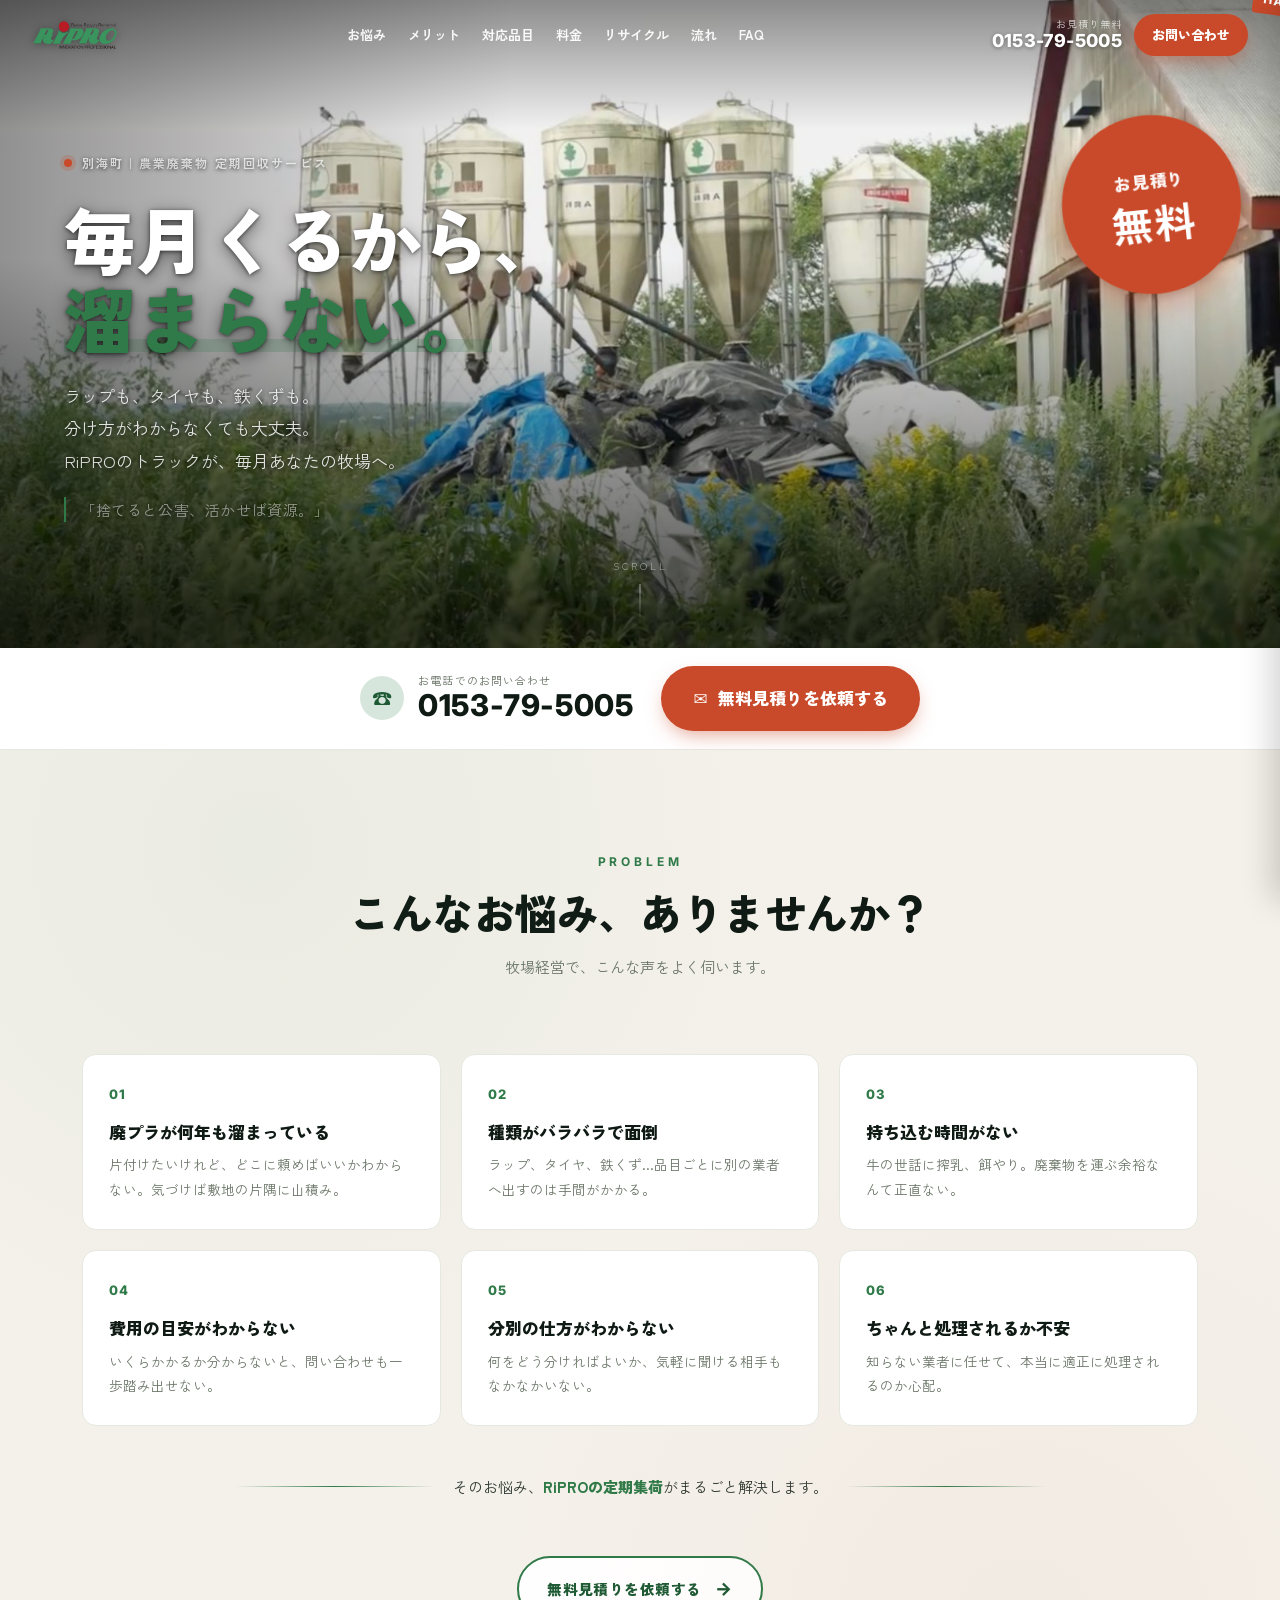
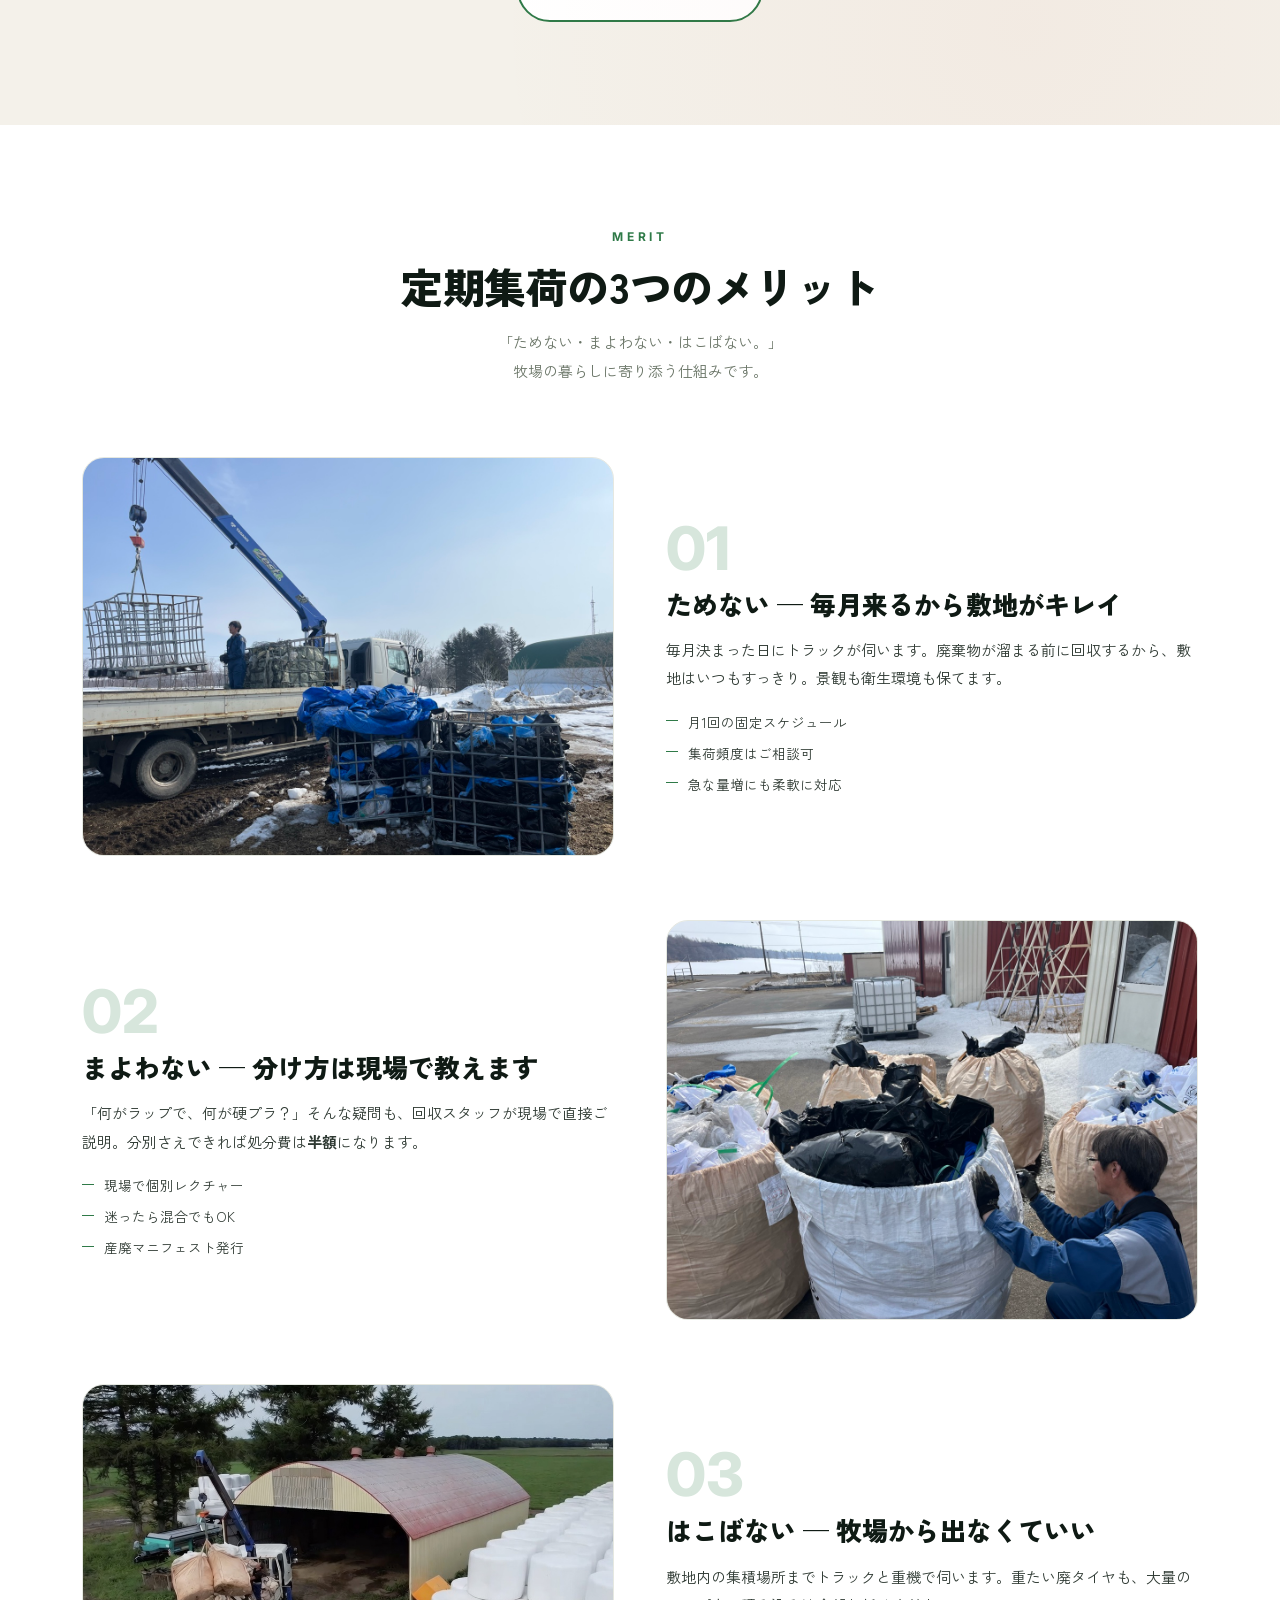
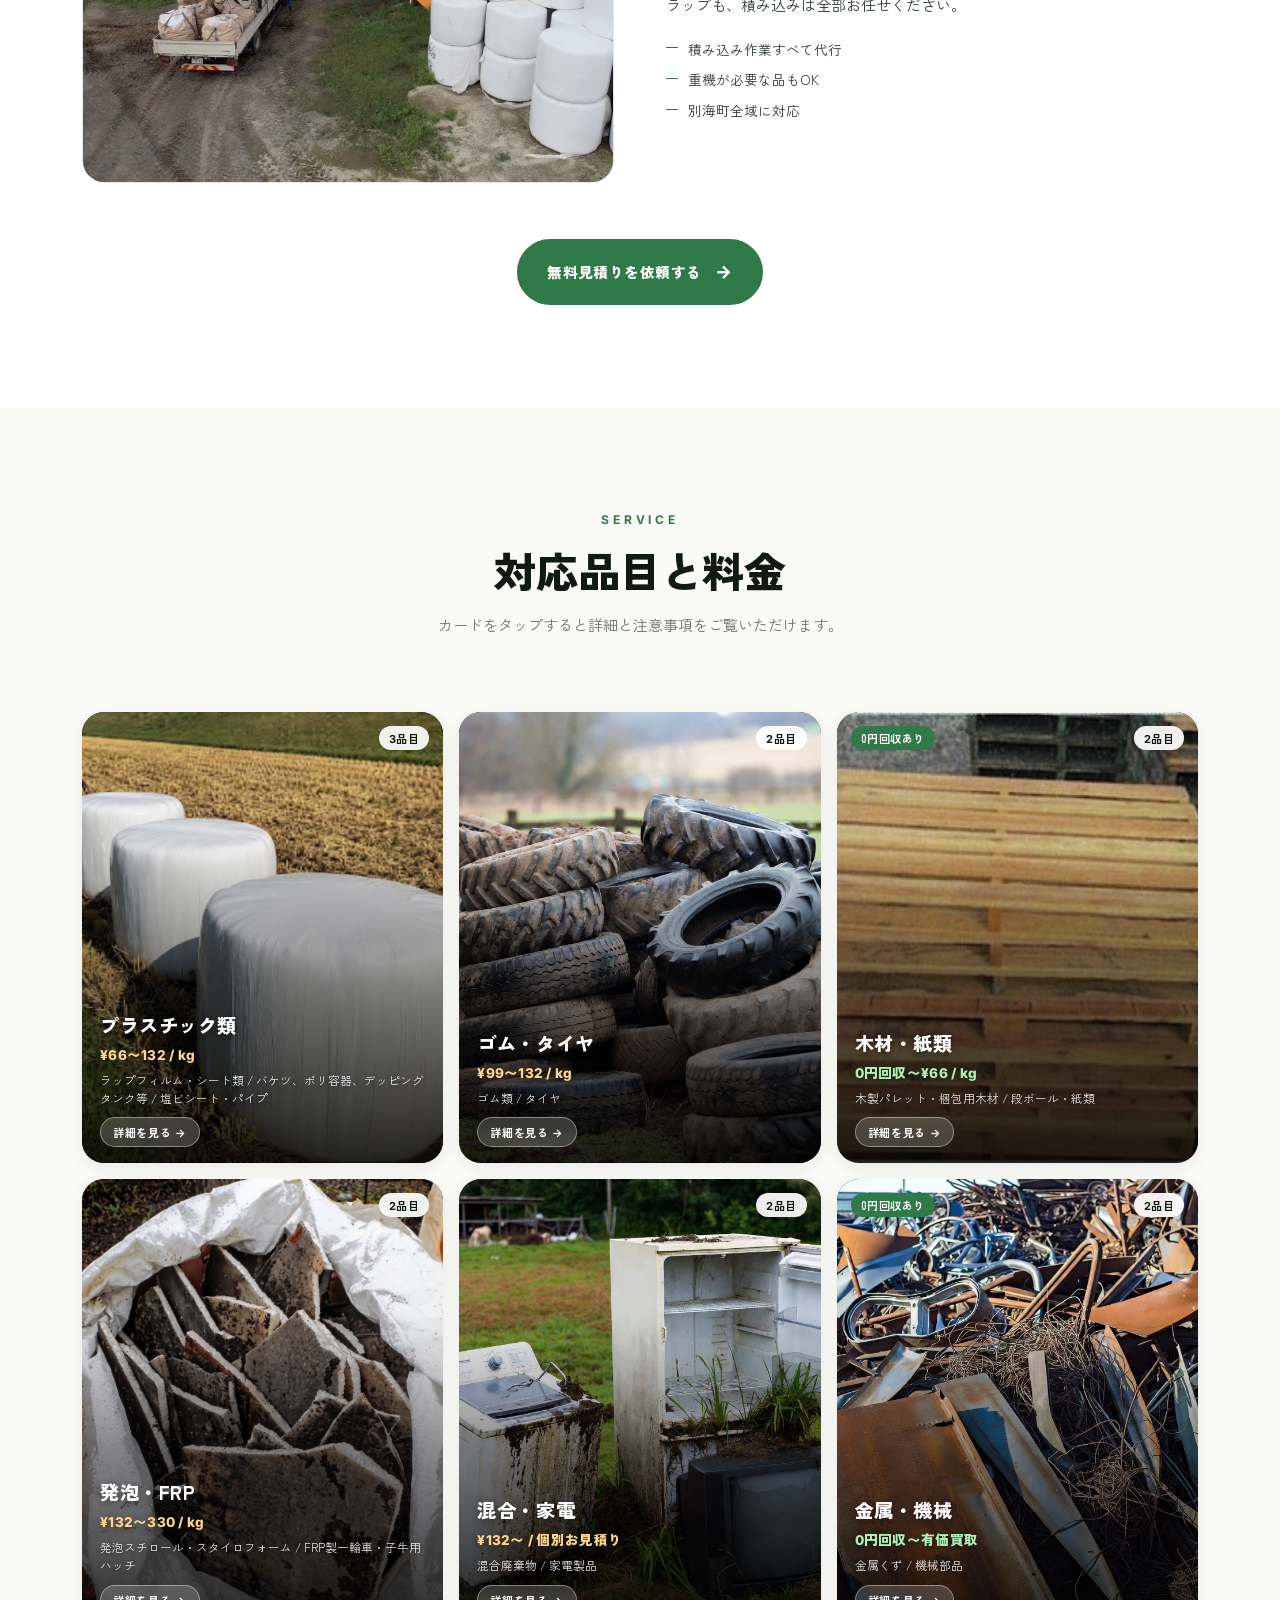
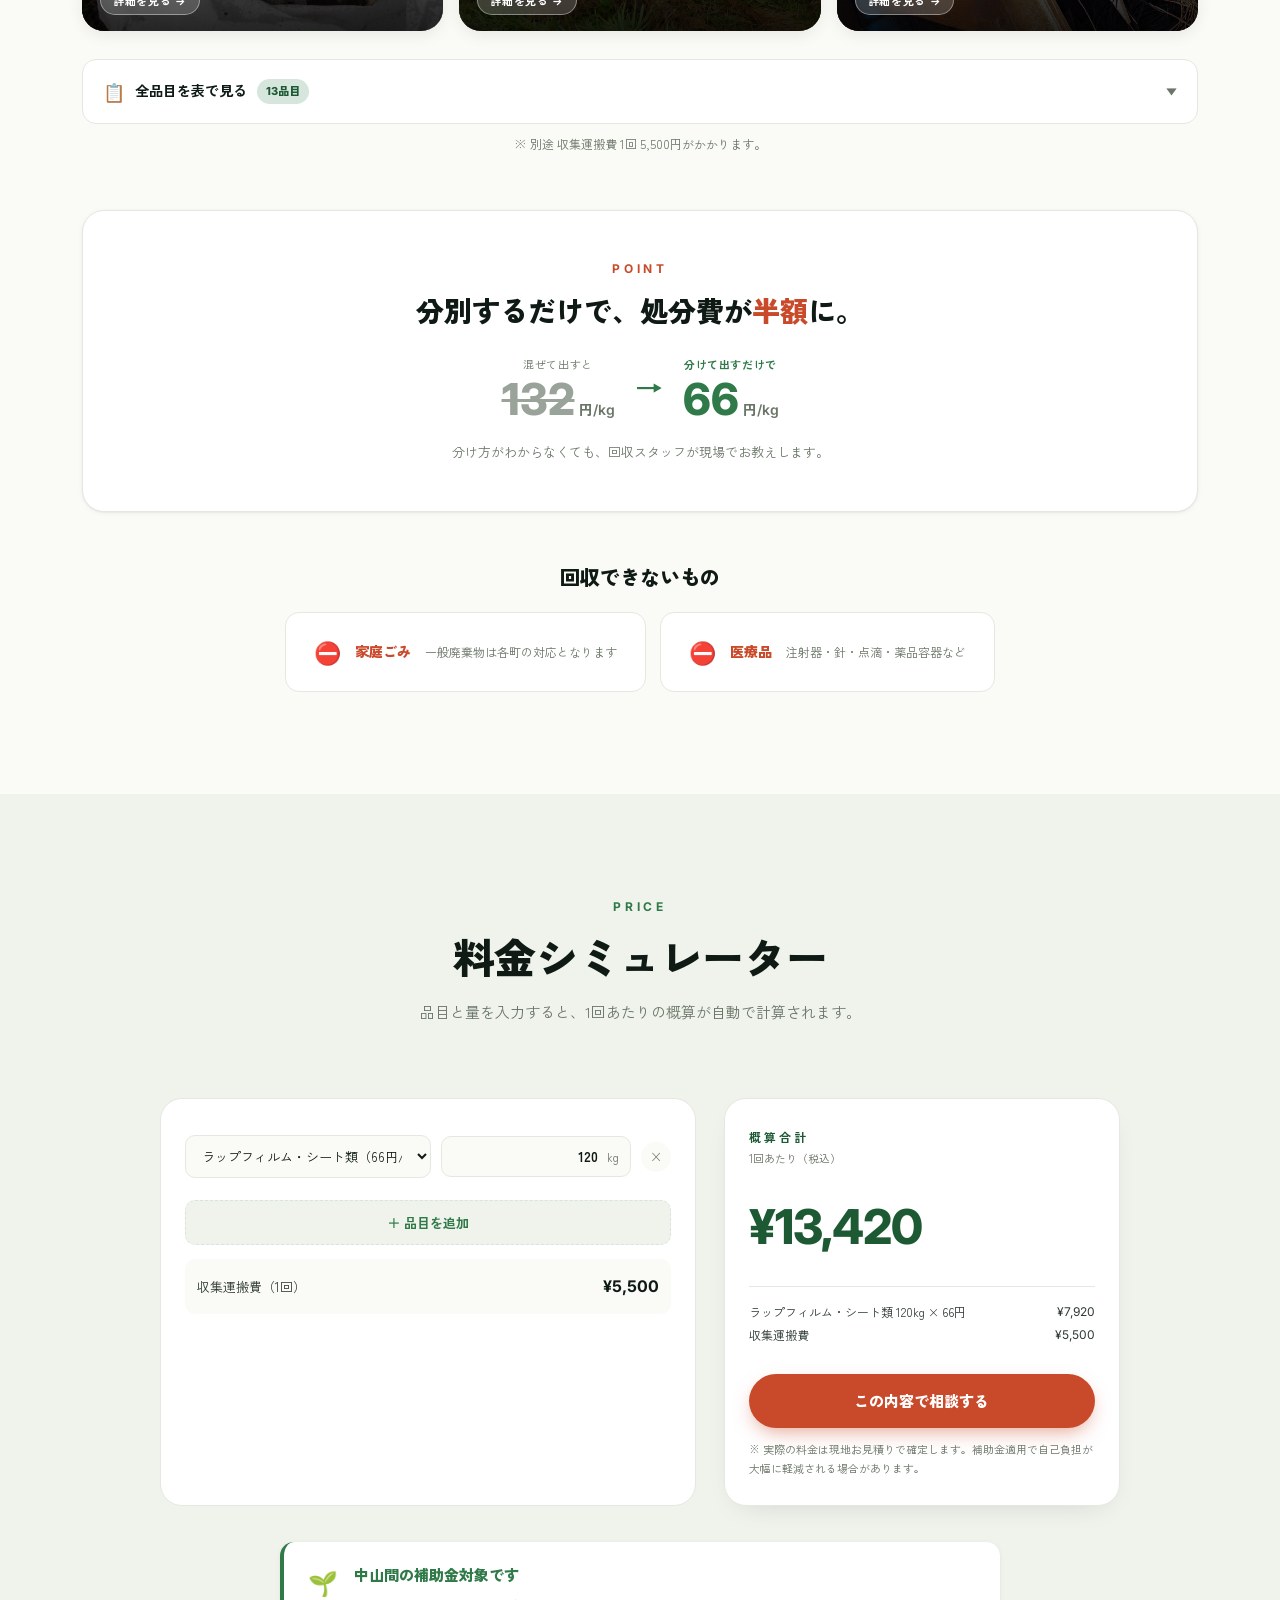
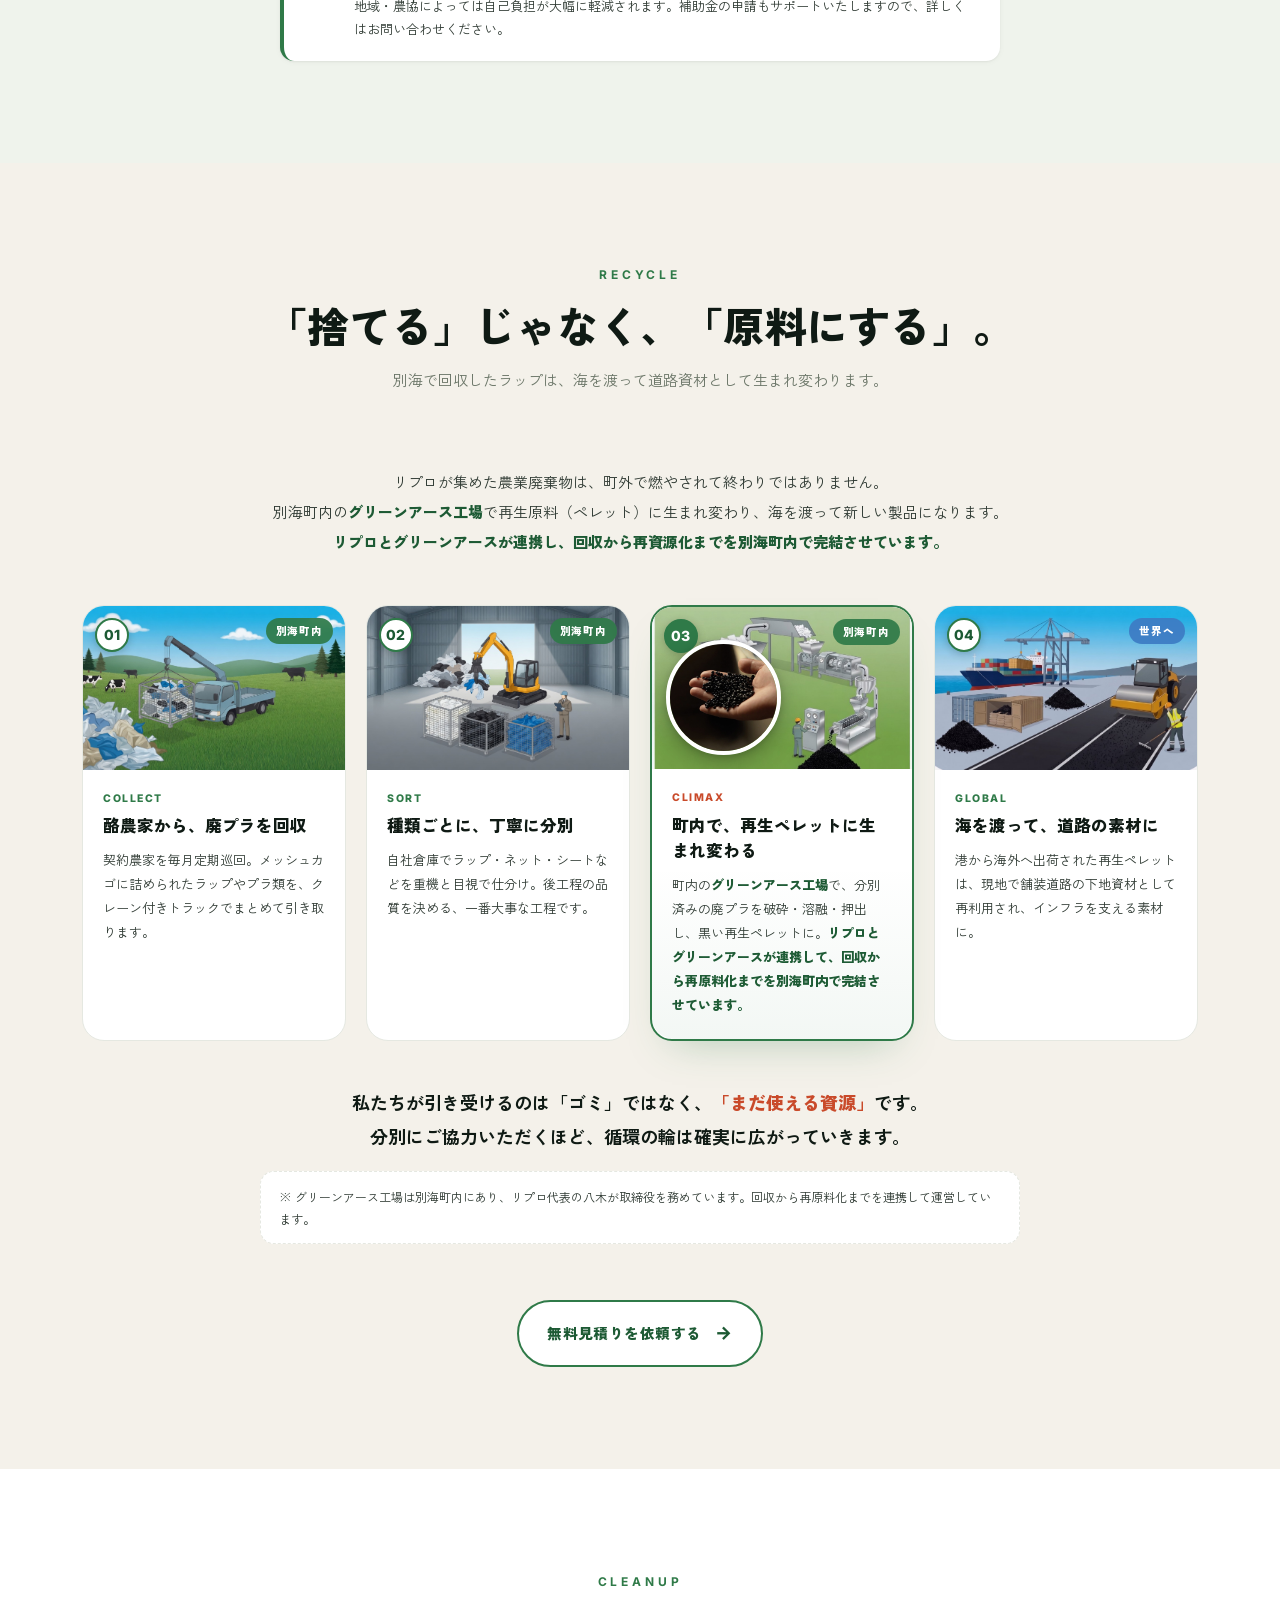
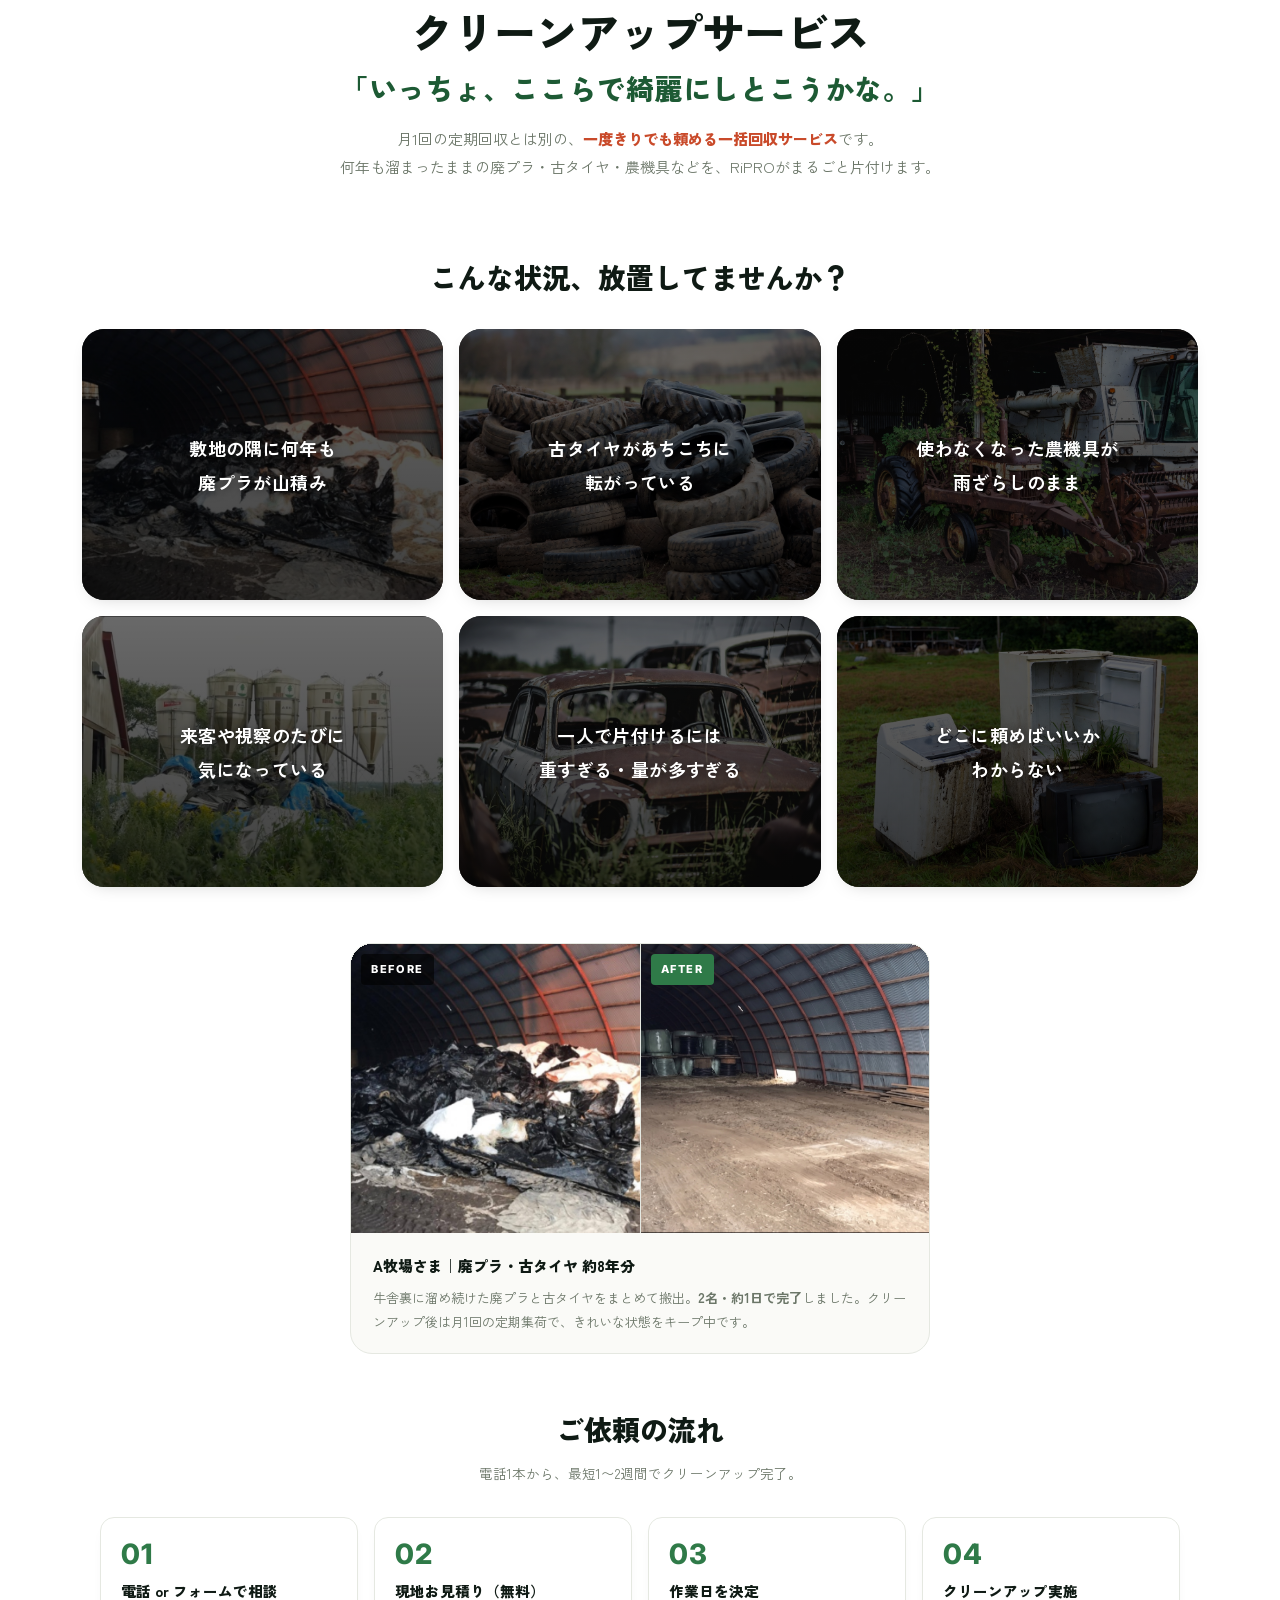
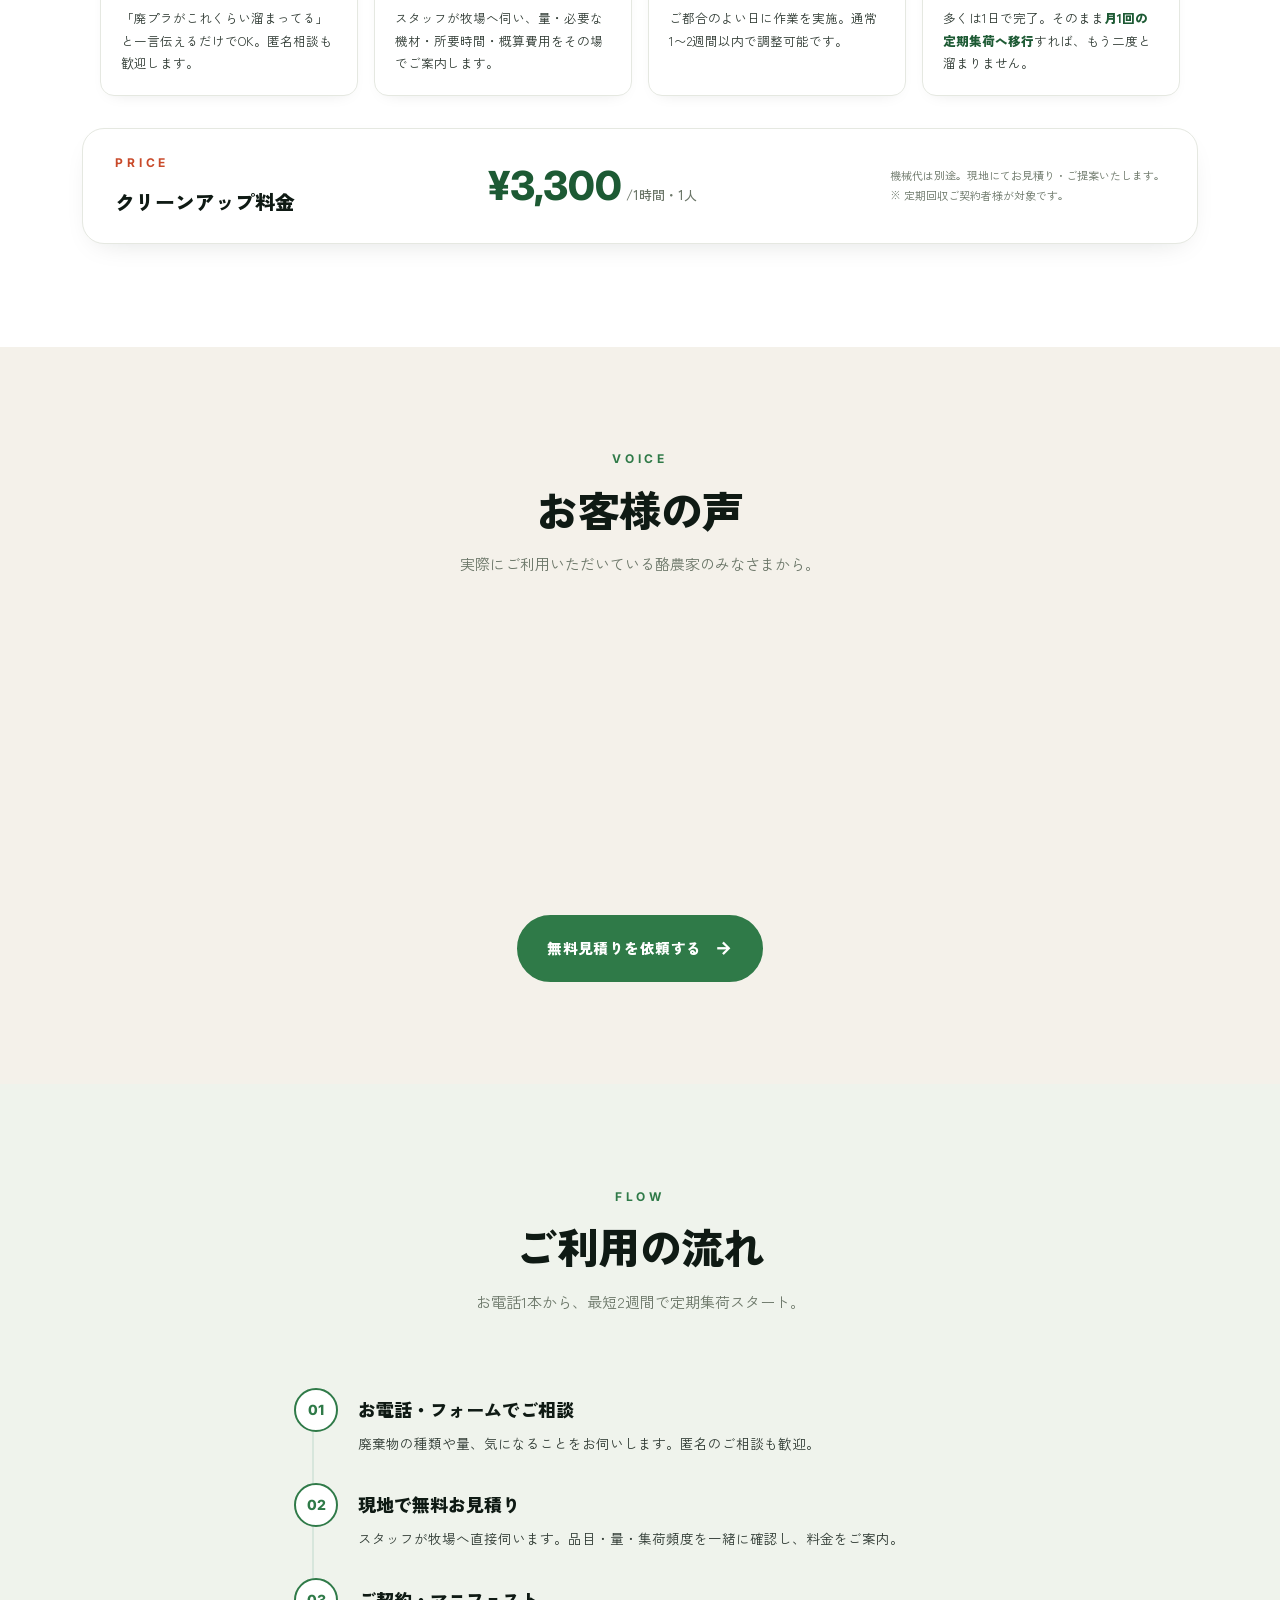
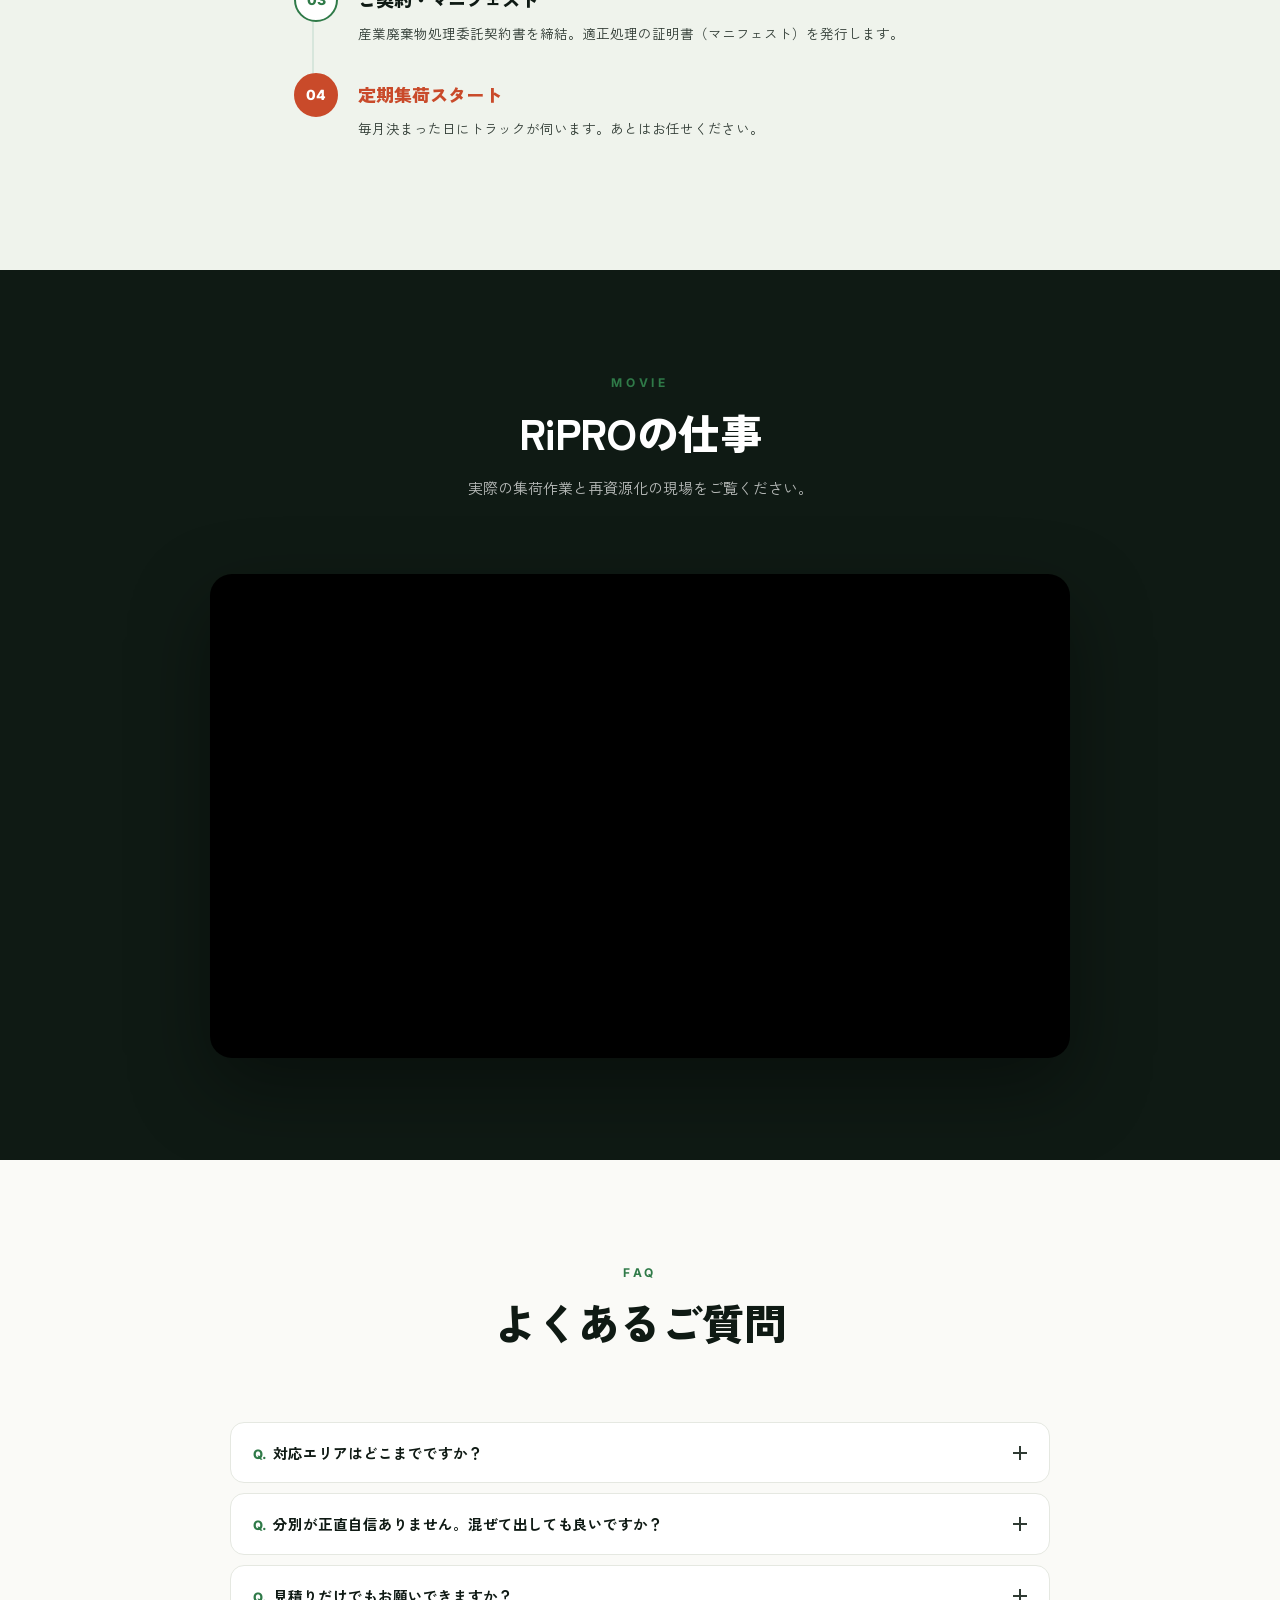
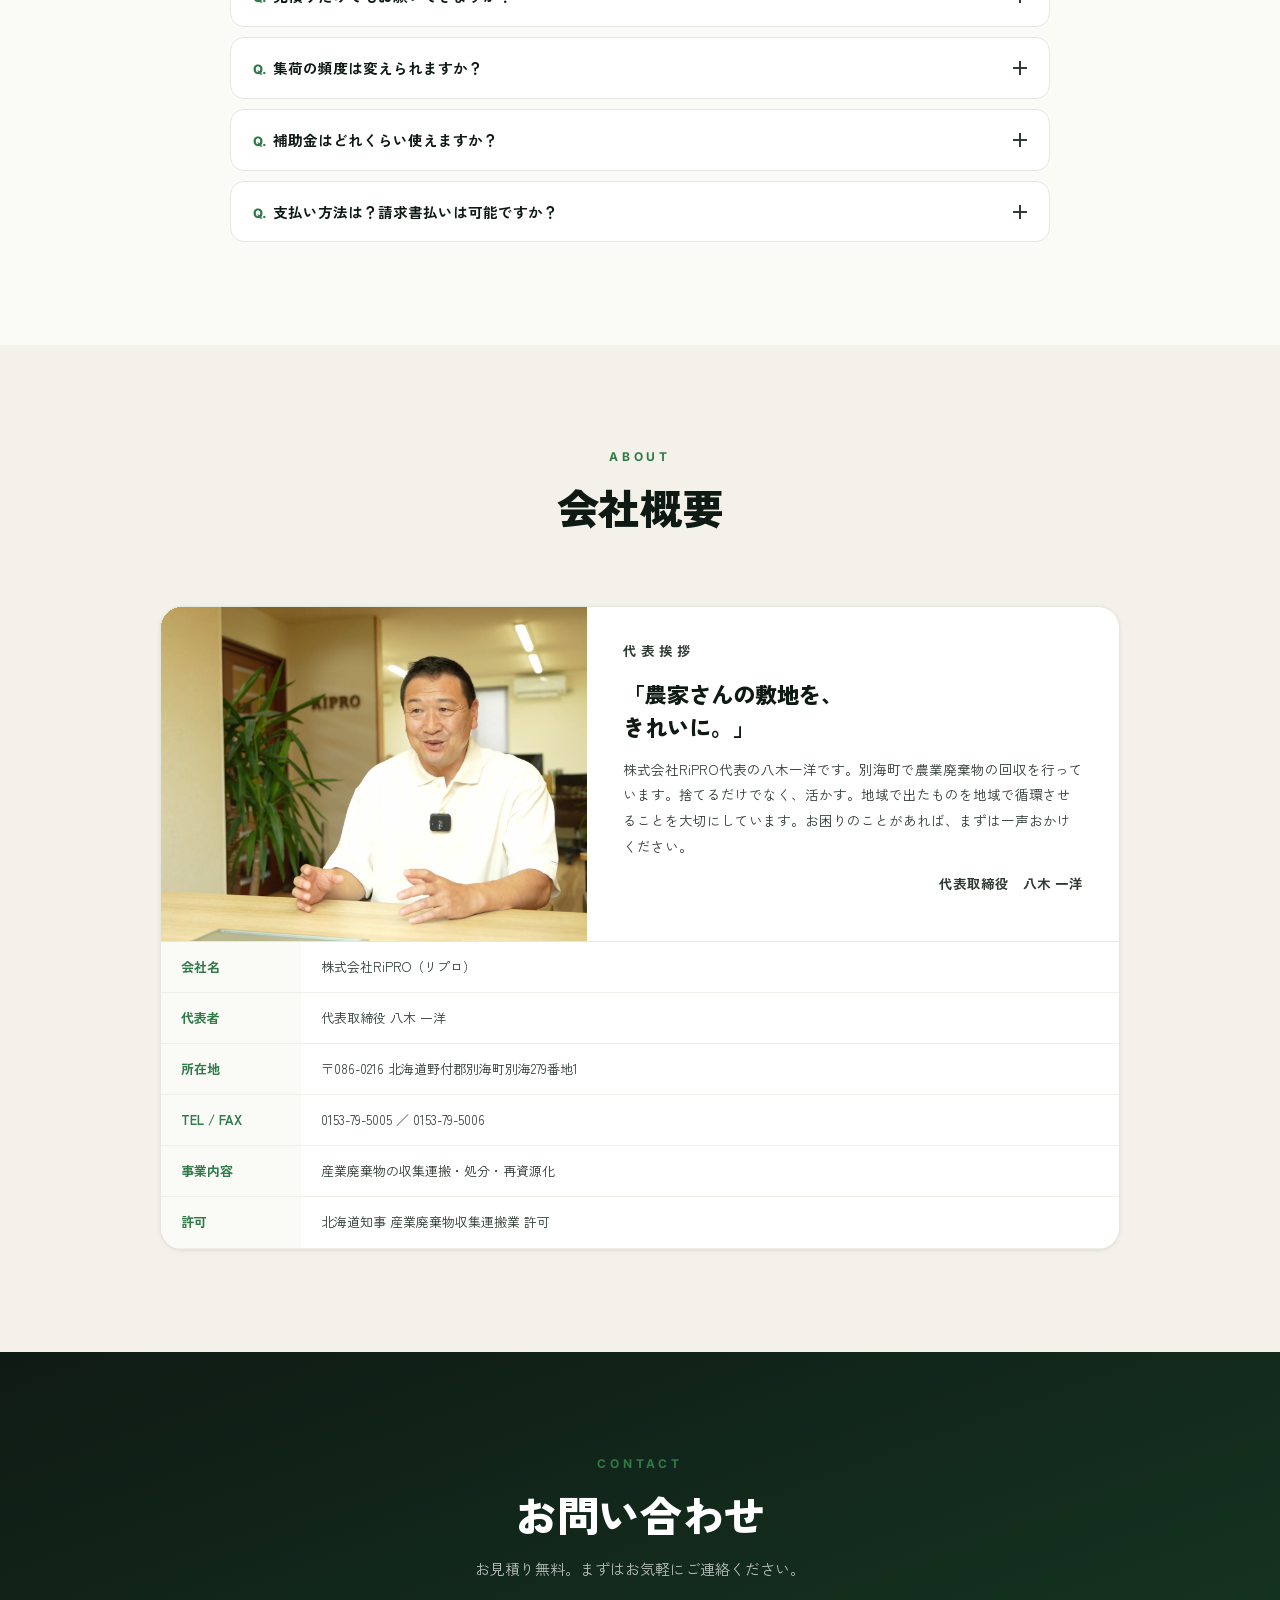
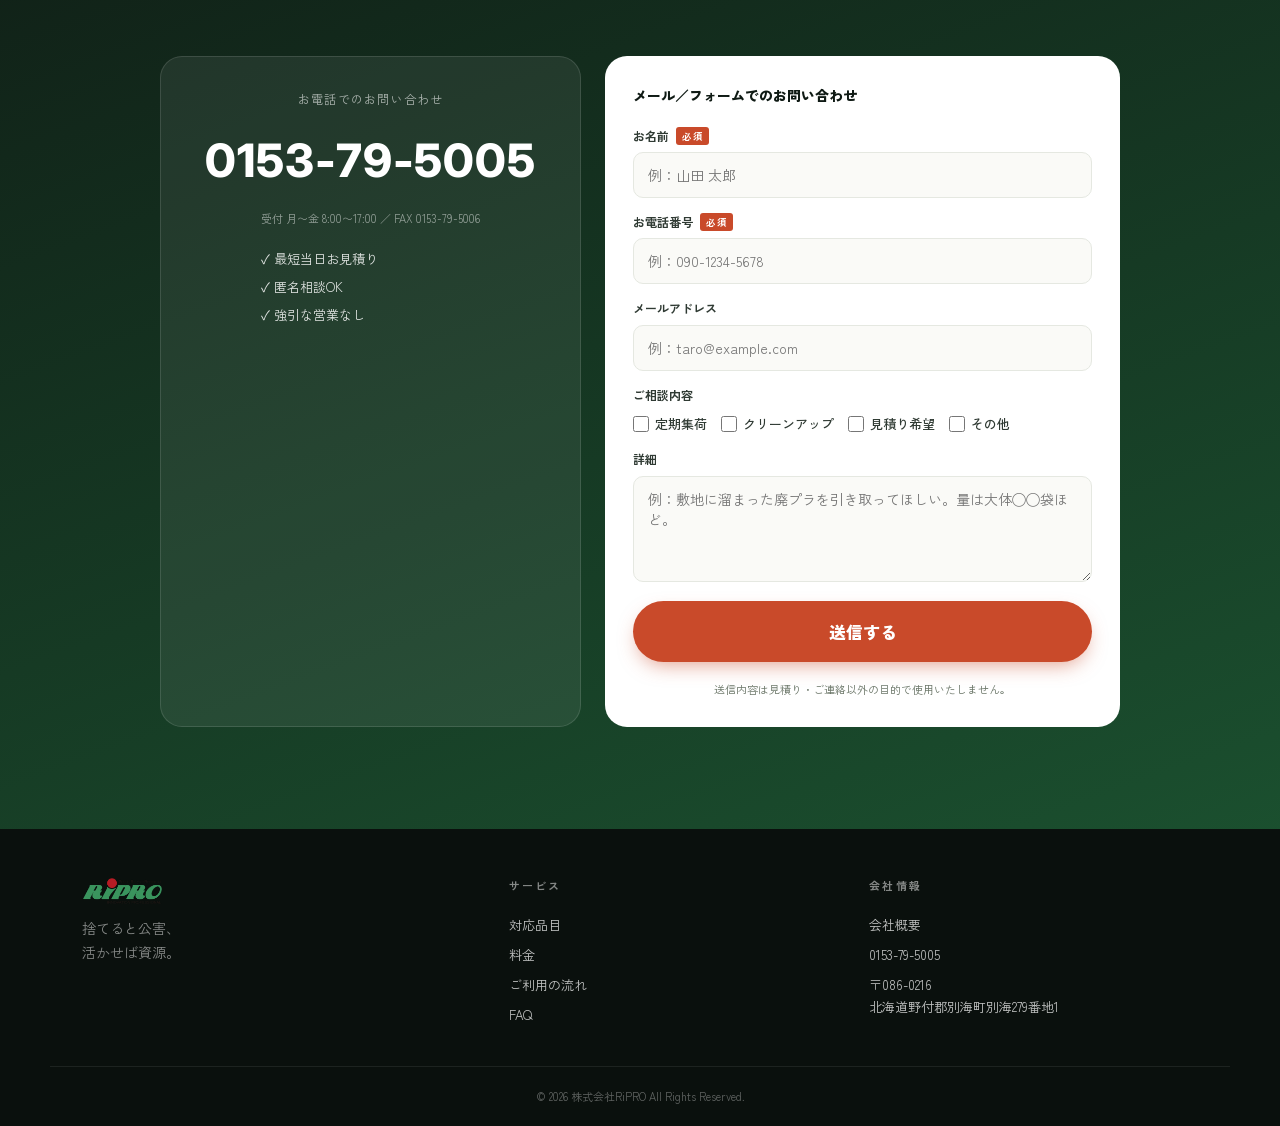
==== index.html @ 3890795f "sync: ripro-project@a3c3d81" ====
<!DOCTYPE html>
<html lang="ja">
<head>
<meta charset="UTF-8">
<meta name="viewport" content="width=device-width, initial-scale=1.0">
<title>RiPRO｜別海町の農業廃棄物 定期回収サービス</title>
<meta name="description" content="別海町のRiPROは農業廃棄物の定期回収サービスを提供。ラップ、タイヤ、鉄くずなど何でもまとめて回収。分別サポート付き。お見積り無料。">
<meta name="keywords" content="産業廃棄物,回収,別海町,酪農,廃プラ,リサイクル,定期集荷,RiPRO,リプロ">
<meta property="og:title" content="RiPRO｜別海町の農業廃棄物 定期回収サービス">
<meta property="og:description" content="毎月くるから、溜まらない。ラップもタイヤも鉄くずも、まとめて定期回収。お見積り無料。">
<meta property="og:type" content="website">
<meta property="og:url" content="https://okudatamiobanzai-web.github.io/ripro-hp/">
<meta property="og:image" content="https://okudatamiobanzai-web.github.io/ripro-hp/candidates/%E3%83%92%E3%83%BC%E3%83%AD%E3%83%BC.jpg">
<meta property="og:image:width" content="1640">
<meta property="og:image:height" content="924">
<meta property="og:site_name" content="RiPRO（株式会社リプロ）">
<meta name="twitter:card" content="summary_large_image">
<meta property="og:locale" content="ja_JP">
<link rel="canonical" href="https://okudatamiobanzai-web.github.io/ripro-hp/">
<link rel="preconnect" href="https://fonts.googleapis.com">
<link rel="preconnect" href="https://fonts.gstatic.com" crossorigin>
<link rel="stylesheet" href="css/styles.css?v=15">
</head>
<body>

<!-- =================== SCROLL PROGRESS BAR =================== -->
<div class="scroll-progress" id="scrollProgress" aria-hidden="true"></div>

<!-- =================== NAV =================== -->
<header class="nav" id="nav">
  <a class="nav-logo" href="#top">
    <img src="assets/logo.png" alt="RiPRO">
  </a>
  <nav class="nav-links">
    <a href="#problem">お悩み</a>
    <a href="#merit">メリット</a>
    <a href="#service">対応品目</a>
    <a href="#price">料金</a>
    <a href="#recycle">リサイクル</a>
    <a href="#flow">流れ</a>
    <a href="#faq">FAQ</a>
  </nav>
  <div class="nav-cta">
    <div class="nav-tel-wrap">
      <div class="nav-tel-label">お見積り無料</div>
      <a class="nav-tel" href="tel:0153795005">0153-79-5005</a>
    </div>
    <a class="btn-primary nav-btn" href="#contact">お問い合わせ</a>
    <button class="nav-burger" id="navBurger" aria-label="メニューを開く" aria-expanded="false" aria-controls="navDrawer">
      <span></span>
      <span></span>
      <span></span>
    </button>
  </div>
</header>

<!-- =================== MOBILE DRAWER =================== -->
<div class="nav-backdrop" id="navBackdrop" aria-hidden="true"></div>
<aside class="nav-drawer" id="navDrawer" aria-hidden="true" aria-label="モバイルメニュー">
  <div class="nav-drawer-head">
    <span class="nav-drawer-title">MENU</span>
    <button class="nav-drawer-close" id="navDrawerClose" aria-label="メニューを閉じる">×</button>
  </div>
  <nav class="nav-drawer-links">
    <a href="#problem">お悩み</a>
    <a href="#merit">メリット</a>
    <a href="#service">対応品目・料金</a>
    <a href="#price">料金シミュレーター</a>
    <a href="#recycle">リサイクル</a>
    <a href="#flow">ご利用の流れ</a>
    <a href="#faq">よくあるご質問</a>
    <a href="#about">会社概要</a>
  </nav>
  <div class="nav-drawer-cta">
    <a class="btn-primary btn-block btn-lg" href="#contact">
      <span class="btn-icon">✉</span>無料見積りを依頼する
    </a>
    <a class="nav-drawer-tel" href="tel:0153795005">
      <span class="nav-drawer-tel-icon">☎</span>
      <span>
        <span class="nav-drawer-tel-label">お電話でのお問い合わせ</span>
        <span class="nav-drawer-tel-num">0153-79-5005</span>
      </span>
    </a>
  </div>
</aside>

<main id="top">

<!-- =================== HERO =================== -->
<section class="hero hero-full">
  <div class="hero-media">
    <img src="candidates/ヒーロー.jpg" alt="別海町の酪農現場に溜まった農業廃棄物">
    <div class="hero-scrim"></div>
  </div>

  <a class="hero-badge" href="#contact" aria-label="お見積もり無料">
    <span>お見積り</span>
    <strong>無料</strong>
  </a>

  <div class="hero-body">
    <div class="hero-eyebrow">
      <span class="hero-dot"></span>
      <span>別海町｜農業廃棄物 定期回収サービス</span>
    </div>
    <h1 class="hero-title">
      毎月くるから、<br>
      <em>溜まらない。</em>
    </h1>
    <p class="hero-lead">
      ラップも、タイヤも、鉄くずも。<br>
      分け方がわからなくても大丈夫。<br>
      RiPROのトラックが、毎月あなたの牧場へ。
    </p>
    <p class="hero-motto">「捨てると公害、活かせば資源。」</p>
  </div>

  <!-- Scroll indicator -->
  <div class="hero-scroll" aria-hidden="true">
    <span>SCROLL</span>
    <div class="hero-scroll-line"></div>
  </div>
</section>

<!-- =================== HERO CTA BAR =================== -->
<section class="hero-cta-bar">
  <div class="wrap hero-cta-grid">
    <a class="hero-cta-tel" href="tel:0153795005">
      <span class="hero-cta-tel-icon">☎</span>
      <span class="hero-cta-tel-text">
        <span class="hero-cta-tel-label">お電話でのお問い合わせ</span>
        <span class="hero-cta-tel-num">0153-79-5005</span>
      </span>
    </a>
    <a class="hero-cta-form btn-primary btn-lg" href="#contact">
      <span class="btn-icon">✉</span>
      無料見積りを依頼する
    </a>
  </div>
</section>


<!-- =================== PROBLEM =================== -->
<section class="sec sec-problem" id="problem">
  <div class="wrap">
    <div class="sec-head">
      <p class="sec-eyebrow">PROBLEM</p>
      <h2 class="sec-title">こんなお悩み、<br class="sp-only">ありませんか？</h2>
      <p class="sec-desc">牧場経営で、こんな声をよく伺います。</p>
    </div>

    <ul class="problems">
      <li class="problem reveal">
        <div class="problem-num">01</div>
        <h3>廃プラが何年も溜まっている</h3>
        <p>片付けたいけれど、どこに頼めばいいかわからない。気づけば敷地の片隅に山積み。</p>
      </li>
      <li class="problem reveal">
        <div class="problem-num">02</div>
        <h3>種類がバラバラで面倒</h3>
        <p>ラップ、タイヤ、鉄くず…品目ごとに別の業者へ出すのは手間がかかる。</p>
      </li>
      <li class="problem reveal">
        <div class="problem-num">03</div>
        <h3>持ち込む時間がない</h3>
        <p>牛の世話に搾乳、餌やり。廃棄物を運ぶ余裕なんて正直ない。</p>
      </li>
      <li class="problem reveal">
        <div class="problem-num">04</div>
        <h3>費用の目安がわからない</h3>
        <p>いくらかかるか分からないと、問い合わせも一歩踏み出せない。</p>
      </li>
      <li class="problem reveal">
        <div class="problem-num">05</div>
        <h3>分別の仕方がわからない</h3>
        <p>何をどう分ければよいか、気軽に聞ける相手もなかなかいない。</p>
      </li>
      <li class="problem reveal">
        <div class="problem-num">06</div>
        <h3>ちゃんと処理されるか不安</h3>
        <p>知らない業者に任せて、本当に適正に処理されるのか心配。</p>
      </li>
    </ul>

    <div class="problem-bridge">
      <span class="problem-bridge-line"></span>
      <p>そのお悩み、<strong>RiPROの定期集荷</strong>がまるごと解決します。</p>
      <span class="problem-bridge-line"></span>
    </div>

    <div class="sec-mini-cta">
      <a class="sec-mini-cta-link" href="#contact">
        <span>無料見積りを依頼する</span>
        <span class="sec-mini-cta-arrow">→</span>
      </a>
    </div>
  </div>
</section>

<!-- =================== MERIT =================== -->
<section class="sec sec-merit" id="merit">
  <div class="wrap">
    <div class="sec-head">
      <p class="sec-eyebrow">MERIT</p>
      <h2 class="sec-title">定期集荷の<br class="sp-only">3つのメリット</h2>
      <p class="sec-desc">「ためない・まよわない・はこばない。」<br>牧場の暮らしに寄り添う仕組みです。</p>
    </div>

    <div class="merits">
      <article class="merit reveal">
        <div class="merit-visual">
          <img src="candidates/現場_集荷クレーン_01.jpeg" alt="集荷クレーンによる回収作業" loading="lazy">
        </div>
        <div class="merit-text">
          <div class="merit-num">01</div>
          <h3>ためない — 毎月来るから敷地がキレイ</h3>
          <p>毎月決まった日にトラックが伺います。廃棄物が溜まる前に回収するから、敷地はいつもすっきり。景観も衛生環境も保てます。</p>
          <ul class="merit-points">
            <li>月1回の固定スケジュール</li>
            <li>集荷頻度はご相談可</li>
            <li>急な量増にも柔軟に対応</li>
          </ul>
        </div>
      </article>

      <article class="merit reveal">
        <div class="merit-visual">
          <img src="candidates/現場_分別作業_01.jpeg" alt="現場での分別作業" loading="lazy">
        </div>
        <div class="merit-text">
          <div class="merit-num">02</div>
          <h3>まよわない — 分け方は現場で教えます</h3>
          <p>「何がラップで、何が硬プラ？」そんな疑問も、回収スタッフが現場で直接ご説明。分別さえできれば処分費は<strong>半額</strong>になります。</p>
          <ul class="merit-points">
            <li>現場で個別レクチャー</li>
            <li>迷ったら混合でもOK</li>
            <li>産廃マニフェスト発行</li>
          </ul>
        </div>
      </article>

      <article class="merit reveal">
        <div class="merit-visual">
          <img src="candidates/いつもきれい.jpg" alt="クレーン付きトラックで牧場から廃プラを集荷" loading="lazy">
        </div>
        <div class="merit-text">
          <div class="merit-num">03</div>
          <h3>はこばない — 牧場から出なくていい</h3>
          <p>敷地内の集積場所までトラックと重機で伺います。重たい廃タイヤも、大量のラップも、積み込みは全部お任せください。</p>
          <ul class="merit-points">
            <li>積み込み作業すべて代行</li>
            <li>重機が必要な品もOK</li>
            <li>別海町全域に対応</li>
          </ul>
        </div>
      </article>
    </div>

    <div class="sec-mini-cta">
      <a class="sec-mini-cta-link" href="#contact">
        <span>無料見積りを依頼する</span>
        <span class="sec-mini-cta-arrow">→</span>
      </a>
    </div>
  </div>
</section>

<!-- =================== SERVICE / ITEMS =================== -->
<section class="sec sec-service" id="service">
  <div class="wrap">
    <div class="sec-head">
      <p class="sec-eyebrow">SERVICE</p>
      <h2 class="sec-title">対応品目と料金</h2>
      <p class="sec-desc">カードをタップすると詳細と注意事項をご覧いただけます。</p>
    </div>

    <div class="categories-grid" id="categoriesGrid"></div>

    <details class="items-table-details reveal">
      <summary>
        <span class="items-table-summary-left">
          <span class="items-table-summary-icon">📋</span>
          <span>全品目を表で見る</span>
          <span class="items-table-summary-count">13品目</span>
        </span>
        <span class="items-table-summary-chev" aria-hidden="true">▼</span>
      </summary>
      <div class="items-table-wrap">
        <table class="items-table" id="itemsTable"></table>
        <div class="items-table-search">
          <span>🔍</span>
          <input type="text" id="itemSearch" placeholder="品目名で検索（例：タイヤ）">
        </div>
      </div>
    </details>

    <p class="service-note">※ 別途 収集運搬費 1回 5,500円がかかります。</p>

    <!-- Bunbetsu -->
    <div class="bunbetsu reveal">
      <div class="bunbetsu-head">
        <p class="sec-eyebrow" style="color:var(--accent)">POINT</p>
        <h3>分別するだけで、<br class="sp-only">処分費が<em>半額</em>に。</h3>
      </div>
      <div class="bunbetsu-cmp">
        <div class="bunbetsu-old">
          <div class="bunbetsu-label">混ぜて出すと</div>
          <div class="bunbetsu-price"><s>132</s><span>円/kg</span></div>
        </div>
        <div class="bunbetsu-arrow" aria-hidden="true">→</div>
        <div class="bunbetsu-new">
          <div class="bunbetsu-label">分けて出すだけで</div>
          <div class="bunbetsu-price">66<span>円/kg</span></div>
          <div class="bunbetsu-badge">HALF</div>
        </div>
      </div>
      <p class="bunbetsu-note">分け方がわからなくても、回収スタッフが現場でお教えします。</p>
    </div>

    <!-- NG -->
    <div class="ng-block reveal">
      <h3 class="ng-title">回収できないもの</h3>
      <div class="ng-cards">
        <div class="ng-card">
          <div class="ng-icon">⛔</div>
          <h4>家庭ごみ</h4>
          <p>一般廃棄物は各町の対応となります</p>
        </div>
        <div class="ng-card">
          <div class="ng-icon">⛔</div>
          <h4>医療品</h4>
          <p>注射器・針・点滴・薬品容器など</p>
        </div>
      </div>
    </div>
  </div>
</section>

<!-- =================== PRICE / SIMULATOR =================== -->
<section class="sec sec-price" id="price">
  <div class="wrap">
    <div class="sec-head">
      <p class="sec-eyebrow">PRICE</p>
      <h2 class="sec-title">料金シミュレーター</h2>
      <p class="sec-desc">品目と量を入力すると、1回あたりの概算が自動で計算されます。</p>
    </div>

    <div class="sim">
      <div class="sim-inputs">
        <!-- rows injected by JS -->
        <div id="simRows"></div>
        <button class="sim-addrow" id="simAddRow">＋ 品目を追加</button>

        <div class="sim-transport">
          <span>収集運搬費（1回）</span>
          <strong>¥5,500</strong>
        </div>
      </div>

      <div class="sim-result">
        <div class="sim-result-top">
          <div class="sim-result-label">概算合計</div>
          <div class="sim-result-sub">1回あたり（税込）</div>
        </div>
        <div class="sim-result-amt">
          ¥<span id="simTotal">0</span>
        </div>
        <div class="sim-breakdown" id="simBreakdown"></div>

        <a class="btn-primary btn-block sim-cta" href="#contact">この内容で相談する</a>
        <p class="sim-note">※ 実際の料金は現地お見積りで確定します。補助金適用で自己負担が大幅に軽減される場合があります。</p>
      </div>
    </div>

    <div class="subsidy">
      <div class="subsidy-icon">🌱</div>
      <div>
        <h4>中山間の補助金対象です</h4>
        <p>地域・農協によっては自己負担が大幅に軽減されます。補助金の申請もサポートいたしますので、詳しくはお問い合わせください。</p>
      </div>
    </div>
  </div>
</section>

<!-- =================== RECYCLE / PROCESS =================== -->
<section class="sec sec-recycle" id="recycle">
  <div class="wrap">
    <div class="sec-head">
      <p class="sec-eyebrow">RECYCLE</p>
      <h2 class="sec-title">「捨てる」じゃなく、<br class="sp-only">「原料にする」。</h2>
      <p class="sec-desc">別海で回収したラップは、海を渡って<br class="sp-only">道路資材として生まれ変わります。</p>
    </div>

    <p class="recycle-lead reveal">
      リプロが集めた農業廃棄物は、町外で燃やされて終わりではありません。<br>
      別海町内の<strong>グリーンアース工場</strong>で再生原料（ペレット）に生まれ変わり、海を渡って新しい製品になります。<br>
      <strong>リプロとグリーンアースが連携し、回収から再資源化までを別海町内で完結させています。</strong>
    </p>

    <!-- 4-panel recycle flow -->
    <div class="recycle-panels">
      <article class="recycle-panel reveal" data-step="1">
        <div class="recycle-panel-img">
          <img src="assets/recycle/01_collection.jpg" alt="酪農家からの廃プラ回収シーン" loading="lazy">
          <span class="recycle-panel-num">01</span>
          <span class="recycle-panel-scope recycle-scope-local">別海町内</span>
        </div>
        <div class="recycle-panel-body">
          <div class="recycle-panel-eyebrow">COLLECT</div>
          <h3>酪農家から、廃プラを回収</h3>
          <p>契約農家を毎月定期巡回。メッシュカゴに詰められたラップやプラ類を、クレーン付きトラックでまとめて引き取ります。</p>
        </div>
      </article>

      <article class="recycle-panel reveal" data-step="2">
        <div class="recycle-panel-img">
          <img src="assets/recycle/02_sorting.jpg" alt="屋内倉庫での重機を使った分別作業" loading="lazy">
          <span class="recycle-panel-num">02</span>
          <span class="recycle-panel-scope recycle-scope-local">別海町内</span>
        </div>
        <div class="recycle-panel-body">
          <div class="recycle-panel-eyebrow">SORT</div>
          <h3>種類ごとに、丁寧に分別</h3>
          <p>自社倉庫でラップ・ネット・シートなどを重機と目視で仕分け。後工程の品質を決める、一番大事な工程です。</p>
        </div>
      </article>

      <article class="recycle-panel recycle-panel-hero reveal" data-step="3">
        <div class="recycle-panel-img">
          <img src="assets/recycle/03_pelletizing.jpg" alt="グリーンアース工場でのペレット製造" loading="lazy">
          <span class="recycle-panel-num">03</span>
          <span class="recycle-panel-scope recycle-scope-local">別海町内</span>
          <span class="recycle-panel-photo" aria-hidden="true">
            <img src="candidates/ペレット.jpg" alt="" loading="lazy">
          </span>
        </div>
        <div class="recycle-panel-body">
          <div class="recycle-panel-eyebrow recycle-panel-eyebrow-hero">CLIMAX</div>
          <h3>町内で、再生ペレットに生まれ変わる</h3>
          <p>町内の<strong>グリーンアース工場</strong>で、分別済みの廃プラを破砕・溶融・押出し、黒い再生ペレットに。<strong>リプロとグリーンアースが連携して、回収から再原料化までを別海町内で完結させています。</strong></p>
        </div>
      </article>

      <article class="recycle-panel reveal" data-step="4">
        <div class="recycle-panel-img">
          <img src="assets/recycle/04_export_road.jpg" alt="港から海外へ出荷され道路舗装の原料として再利用" loading="lazy">
          <span class="recycle-panel-num">04</span>
          <span class="recycle-panel-scope recycle-scope-global">世界へ</span>
        </div>
        <div class="recycle-panel-body">
          <div class="recycle-panel-eyebrow">GLOBAL</div>
          <h3>海を渡って、道路の素材に</h3>
          <p>港から海外へ出荷された再生ペレットは、現地で舗装道路の下地資材として再利用され、インフラを支える素材に。</p>
        </div>
      </article>
    </div>

    <div class="recycle-closing reveal">
      <p class="recycle-closing-text">
        私たちが引き受けるのは「ゴミ」ではなく、<br class="sp-only"><strong>「まだ使える資源」</strong>です。<br>
        分別にご協力いただくほど、<br class="sp-only">循環の輪は確実に広がっていきます。
      </p>
      <p class="recycle-footnote">
        ※ グリーンアース工場は別海町内にあり、リプロ代表の八木が取締役を務めています。回収から再原料化までを連携して運営しています。
      </p>
    </div>

    <div class="sec-mini-cta">
      <a class="sec-mini-cta-link" href="#contact">
        <span>無料見積りを依頼する</span>
        <span class="sec-mini-cta-arrow">→</span>
      </a>
    </div>
  </div>
</section>

<!-- =================== BEFORE / AFTER =================== -->
<section class="sec sec-ba">
  <div class="wrap">
    <div class="sec-head">
      <p class="sec-eyebrow">CLEANUP</p>
      <h2 class="sec-title">クリーンアップサービス</h2>
      <p class="cleanup-tagline">「いっちょ、ここらで<br class="sp-only">綺麗にしとこうかな。」</p>
      <p class="sec-desc">
        月1回の定期回収とは別の、<strong>一度きりでも頼める一括回収サービス</strong>です。<br>
        何年も溜まったままの廃プラ・古タイヤ・農機具などを、<br class="sp-only">RiPROがまるごと片付けます。
      </p>
    </div>

    <!-- こんな状況、放置してませんか？ -->
    <div class="cleanup-problems-photo reveal">
      <h3 class="cleanup-problems-title">こんな状況、<br class="sp-only">放置してませんか？</h3>
      <div class="cleanup-problems-photo-grid">
        <article class="cup-photo-card">
          <img src="candidates/廃プラ堆積_01.jpeg" alt="" loading="lazy">
          <div class="cup-photo-scrim"></div>
          <p class="cup-photo-text">敷地の隅に何年も<br>廃プラが山積み</p>
        </article>
        <article class="cup-photo-card">
          <img src="candidates/ハイタイヤ.jpg" alt="" loading="lazy">
          <div class="cup-photo-scrim"></div>
          <p class="cup-photo-text">古タイヤがあちこちに<br>転がっている</p>
        </article>
        <article class="cup-photo-card">
          <img src="candidates/廃農機具.jpg" alt="" loading="lazy">
          <div class="cup-photo-scrim"></div>
          <p class="cup-photo-text">使わなくなった農機具が<br>雨ざらしのまま</p>
        </article>
        <article class="cup-photo-card">
          <img src="candidates/現場_牧場廃プラ_01.jpeg" alt="" loading="lazy">
          <div class="cup-photo-scrim"></div>
          <p class="cup-photo-text">来客や視察のたびに<br>気になっている</p>
        </article>
        <article class="cup-photo-card">
          <img src="candidates/廃自動車.jpg" alt="" loading="lazy">
          <div class="cup-photo-scrim"></div>
          <p class="cup-photo-text">一人で片付けるには<br>重すぎる・量が多すぎる</p>
        </article>
        <article class="cup-photo-card">
          <img src="candidates/家電.jpg" alt="" loading="lazy">
          <div class="cup-photo-scrim"></div>
          <p class="cup-photo-text">どこに頼めばいいか<br>わからない</p>
        </article>
      </div>
    </div>

    <div class="ba-gallery">
      <div class="ba-card reveal">
        <div class="ba-images">
          <div class="ba-before">
            <img src="candidates/廃プラ堆積_01.jpeg" alt="Before：敷地に山積みの廃棄物" loading="lazy">
            <span class="ba-tag ba-tag-before">BEFORE</span>
          </div>
          <div class="ba-after">
            <img src="candidates/after.jpg" alt="After：敷地はすっきり" loading="lazy">
            <span class="ba-tag ba-tag-after">AFTER</span>
          </div>
        </div>
        <div class="ba-body">
          <h3>A牧場さま｜廃プラ・古タイヤ 約8年分</h3>
          <p>牛舎裏に溜め続けた廃プラと古タイヤをまとめて搬出。<strong>2名・約1日で完了</strong>しました。クリーンアップ後は月1回の定期集荷で、きれいな状態をキープ中です。</p>
        </div>
      </div>

    </div>

    <!-- 依頼の流れ -->
    <div class="cleanup-flow reveal">
      <h3 class="cleanup-flow-title">ご依頼の流れ</h3>
      <p class="cleanup-flow-lead">電話1本から、最短1〜2週間で<br class="sp-only">クリーンアップ完了。</p>
      <ol class="cleanup-flow-steps">
        <li>
          <div class="cuf-num">01</div>
          <div class="cuf-body">
            <h4>電話 or フォームで相談</h4>
            <p>「廃プラがこれくらい溜まってる」と一言伝えるだけでOK。匿名相談も歓迎します。</p>
          </div>
        </li>
        <li>
          <div class="cuf-num">02</div>
          <div class="cuf-body">
            <h4>現地お見積り（無料）</h4>
            <p>スタッフが牧場へ伺い、量・必要な機材・所要時間・概算費用をその場でご案内します。</p>
          </div>
        </li>
        <li>
          <div class="cuf-num">03</div>
          <div class="cuf-body">
            <h4>作業日を決定</h4>
            <p>ご都合のよい日に作業を実施。通常1〜2週間以内で調整可能です。</p>
          </div>
        </li>
        <li>
          <div class="cuf-num">04</div>
          <div class="cuf-body">
            <h4>クリーンアップ実施</h4>
            <p>多くは1日で完了。そのまま<strong>月1回の定期集荷へ移行</strong>すれば、もう二度と溜まりません。</p>
          </div>
        </li>
      </ol>
    </div>

    <div class="cleanup-price reveal">
      <div>
        <div class="sec-eyebrow" style="color:var(--accent);text-align:left">PRICE</div>
        <div class="cleanup-price-title">クリーンアップ料金</div>
      </div>
      <div class="cleanup-price-amt">
        ¥3,300<span>/1時間・1人</span>
      </div>
      <p class="cleanup-price-note">機械代は別途。現地にてお見積り・ご提案いたします。<br>※ 定期回収ご契約者様が対象です。</p>
    </div>
  </div>
</section>

<!-- =================== VOICE / CASES =================== -->
<section class="sec sec-voice">
  <div class="wrap">
    <div class="sec-head">
      <p class="sec-eyebrow">VOICE</p>
      <h2 class="sec-title">お客様の声</h2>
      <p class="sec-desc">実際にご利用いただいている酪農家のみなさまから。</p>
    </div>

    <div class="voices">
      <figure class="voice reveal">
        <blockquote>
          <p>月1回来てくれるから、もう溜まらない。忙しい朝でも声をかければ分別を教えてくれるのがありがたいです。</p>
        </blockquote>
        <figcaption>
          <div class="voice-avatar" data-ph="酪農家"></div>
          <div>
            <div class="voice-name">別海町・S牧場さま</div>
            <div class="voice-role">ご利用歴3年／搾乳牛80頭</div>
          </div>
        </figcaption>
      </figure>

      <figure class="voice reveal">
        <blockquote>
          <p>8年分の廃プラを一気に片付けてもらえた。補助金の申請まで手伝ってもらえて、想像の半分以下で済みました。</p>
        </blockquote>
        <figcaption>
          <div class="voice-avatar" data-ph="酪農家"></div>
          <div>
            <div class="voice-name">別海町・T牧場さま</div>
            <div class="voice-role">クリーンアップ＋定期契約</div>
          </div>
        </figcaption>
      </figure>

      <figure class="voice reveal">
        <blockquote>
          <p>相談した日のうちに見積りに来てくれた。金額がハッキリして、他と比べても分別すれば安い。もっと早く頼めばよかった。</p>
        </blockquote>
        <figcaption>
          <div class="voice-avatar" data-ph="酪農家"></div>
          <div>
            <div class="voice-name">別海町・K牧場さま</div>
            <div class="voice-role">ご利用歴1年／育成牛中心</div>
          </div>
        </figcaption>
      </figure>
    </div>

    <div class="sec-mini-cta">
      <a class="sec-mini-cta-link" href="#contact">
        <span>無料見積りを依頼する</span>
        <span class="sec-mini-cta-arrow">→</span>
      </a>
    </div>
  </div>
</section>

<!-- =================== FLOW =================== -->
<section class="sec sec-flow" id="flow">
  <div class="wrap">
    <div class="sec-head">
      <p class="sec-eyebrow">FLOW</p>
      <h2 class="sec-title">ご利用の流れ</h2>
      <p class="sec-desc">お電話1本から、最短2週間で定期集荷スタート。</p>
    </div>

    <ol class="flow">
      <li class="flow-step reveal">
        <div class="flow-num"><span>01</span></div>
        <div class="flow-body">
          <h4>お電話・フォームでご相談</h4>
          <p>廃棄物の種類や量、気になることをお伺いします。匿名のご相談も歓迎。</p>
        </div>
      </li>
      <li class="flow-step reveal">
        <div class="flow-num"><span>02</span></div>
        <div class="flow-body">
          <h4>現地で無料お見積り</h4>
          <p>スタッフが牧場へ直接伺います。品目・量・集荷頻度を一緒に確認し、料金をご案内。</p>
        </div>
      </li>
      <li class="flow-step reveal">
        <div class="flow-num"><span>03</span></div>
        <div class="flow-body">
          <h4>ご契約・マニフェスト</h4>
          <p>産業廃棄物処理委託契約書を締結。適正処理の証明書（マニフェスト）を発行します。</p>
        </div>
      </li>
      <li class="flow-step flow-last reveal">
        <div class="flow-num"><span>04</span></div>
        <div class="flow-body">
          <h4>定期集荷スタート</h4>
          <p>毎月決まった日にトラックが伺います。あとはお任せください。</p>
        </div>
      </li>
    </ol>
  </div>
</section>

<!-- =================== MOVIE =================== -->
<section class="sec sec-movie">
  <div class="wrap">
    <div class="sec-head sec-head-dark">
      <p class="sec-eyebrow">MOVIE</p>
      <h2 class="sec-title">RiPROの仕事</h2>
      <p class="sec-desc">実際の集荷作業と再資源化の現場をご覧ください。</p>
    </div>
    <div class="movie-frame">
      <iframe src="https://www.youtube.com/embed/NZrodJ0z-9M" title="RiPRO 集荷作業" allow="accelerometer; autoplay; clipboard-write; encrypted-media; gyroscope; picture-in-picture" allowfullscreen loading="lazy"></iframe>
    </div>
  </div>
</section>

<!-- =================== FAQ =================== -->
<section class="sec sec-faq" id="faq">
  <div class="wrap">
    <div class="sec-head">
      <p class="sec-eyebrow">FAQ</p>
      <h2 class="sec-title">よくあるご質問</h2>
    </div>

    <div class="faqs">
      <details class="faq reveal">
        <summary>
          <span class="faq-q">対応エリアはどこまでですか？</span>
          <span class="faq-icon" aria-hidden="true"></span>
        </summary>
        <div class="faq-a">
          <p>別海町全域に対応しております。近隣の中標津町、標津町、根室市などもご相談可能です。エリア外でも品目や量によってはお伺いできる場合がありますので、まずはお電話ください。</p>
        </div>
      </details>

      <details class="faq reveal">
        <summary>
          <span class="faq-q">分別が正直自信ありません。混ぜて出しても良いですか？</span>
          <span class="faq-icon" aria-hidden="true"></span>
        </summary>
        <div class="faq-a">
          <p>もちろん混合でも回収いたします（混合廃棄物 132円/kg）。分けていただくと半額（66円/kg）になるため、まずは出せる範囲でチャレンジしていただくのがおすすめです。回収スタッフがその場で分け方をご説明します。</p>
        </div>
      </details>

      <details class="faq reveal">
        <summary>
          <span class="faq-q">見積りだけでもお願いできますか？</span>
          <span class="faq-icon" aria-hidden="true"></span>
        </summary>
        <div class="faq-a">
          <p>もちろんです。お見積りは<strong>無料</strong>ですので、ご契約前にじっくりご検討いただけます。他社との比較にもお気軽にご利用ください。</p>
        </div>
      </details>

      <details class="faq reveal">
        <summary>
          <span class="faq-q">集荷の頻度は変えられますか？</span>
          <span class="faq-icon" aria-hidden="true"></span>
        </summary>
        <div class="faq-a">
          <p>毎月1回が基本ですが、量が多い時期は月2回、冬場は隔月など、ご相談に応じて調整可能です。急な量増にもできる限り対応いたします。</p>
        </div>
      </details>

      <details class="faq reveal">
        <summary>
          <span class="faq-q">補助金はどれくらい使えますか？</span>
          <span class="faq-icon" aria-hidden="true"></span>
        </summary>
        <div class="faq-a">
          <p>中山間地域の補助金対象となる場合が多く、地域・農協によっては自己負担が半額以下になるケースもあります。申請の書類作成もお手伝いしますので、お気軽にご相談ください。</p>
        </div>
      </details>

      <details class="faq reveal">
        <summary>
          <span class="faq-q">支払い方法は？請求書払いは可能ですか？</span>
          <span class="faq-icon" aria-hidden="true"></span>
        </summary>
        <div class="faq-a">
          <p>銀行振込・請求書払いに対応しております。定期契約の場合は月末締め翌月末払いが基本です。ご希望の締め日・支払日があれば遠慮なくお伝えください。</p>
        </div>
      </details>
    </div>
  </div>
</section>

<!-- =================== ABOUT =================== -->
<section class="sec sec-about">
  <div class="wrap">
    <div class="sec-head">
      <p class="sec-eyebrow">ABOUT</p>
      <h2 class="sec-title">会社概要</h2>
    </div>

    <div class="about">
      <div class="about-msg">
        <div class="about-portrait">
          <img src="candidates/八木社長.png" alt="株式会社RiPRO 代表取締役 八木一洋" loading="lazy">
        </div>
        <div class="about-msg-body">
          <p class="about-eyebrow">代表挨拶</p>
          <h3>「農家さんの敷地を、<br>きれいに。」</h3>
          <p>株式会社RiPRO代表の八木一洋です。別海町で農業廃棄物の回収を行っています。捨てるだけでなく、活かす。地域で出たものを地域で循環させることを大切にしています。お困りのことがあれば、まずは一声おかけください。</p>
          <p class="about-sign">代表取締役　八木 一洋</p>
        </div>
      </div>

      <table class="about-tbl">
        <tr><th>会社名</th><td>株式会社RiPRO（リプロ）</td></tr>
        <tr><th>代表者</th><td>代表取締役 八木 一洋</td></tr>
        <tr><th>所在地</th><td>〒086-0216 北海道野付郡別海町別海279番地1</td></tr>
        <tr><th>TEL / FAX</th><td>0153-79-5005 ／ 0153-79-5006</td></tr>
        <tr><th>事業内容</th><td>産業廃棄物の収集運搬・処分・再資源化</td></tr>
        <tr><th>許可</th><td>北海道知事 産業廃棄物収集運搬業 許可</td></tr>
      </table>
    </div>
  </div>
</section>

<!-- =================== CONTACT =================== -->
<section class="sec sec-contact" id="contact">
  <div class="wrap">
    <div class="sec-head sec-head-dark">
      <p class="sec-eyebrow">CONTACT</p>
      <h2 class="sec-title">お問い合わせ</h2>
      <p class="sec-desc">お見積り無料。<br class="sp-only">まずはお気軽にご連絡ください。</p>
    </div>

    <div class="contact-grid">
      <div class="contact-tel-card">
        <div class="contact-tel-label">お電話でのお問い合わせ</div>
        <a class="contact-tel-num" href="tel:0153795005">0153-79-5005</a>
        <div class="contact-tel-sub">受付 月〜金 8:00〜17:00 ／ FAX 0153-79-5006</div>
        <ul class="contact-tel-chips">
          <li>✓ 最短当日お見積り</li>
          <li>✓ 匿名相談OK</li>
          <li>✓ 強引な営業なし</li>
        </ul>
      </div>

      <form class="contact-form" onsubmit="event.preventDefault(); alert('お問い合わせありがとうございます。担当より折り返しご連絡いたします。');">
        <div class="contact-form-title">メール／フォームでのお問い合わせ</div>

        <label>お名前 <span class="req">必須</span>
          <input type="text" required placeholder="例：山田 太郎">
        </label>
        <label>お電話番号 <span class="req">必須</span>
          <input type="tel" required placeholder="例：090-1234-5678">
        </label>
        <label>メールアドレス
          <input type="email" placeholder="例：taro@example.com">
        </label>
        <label>ご相談内容
          <div class="chk-row">
            <label class="chk"><input type="checkbox"> 定期集荷</label>
            <label class="chk"><input type="checkbox"> クリーンアップ</label>
            <label class="chk"><input type="checkbox"> 見積り希望</label>
            <label class="chk"><input type="checkbox"> その他</label>
          </div>
        </label>
        <label>詳細
          <textarea rows="4" placeholder="例：敷地に溜まった廃プラを引き取ってほしい。量は大体◯◯袋ほど。"></textarea>
        </label>
        <button type="submit" class="btn-primary btn-block btn-lg">送信する</button>
        <p class="contact-privacy">送信内容は見積り・ご連絡以外の目的で使用いたしません。</p>
      </form>
    </div>
  </div>
</section>

</main>

<!-- =================== FOOTER =================== -->
<footer class="footer">
  <div class="wrap footer-grid">
    <div class="footer-brand">
      <img src="assets/logo.png" alt="RiPRO" class="footer-logo">
      <p>捨てると公害、<br>活かせば資源。</p>
    </div>
    <div class="footer-col">
      <h5>サービス</h5>
      <a href="#service">対応品目</a>
      <a href="#price">料金</a>
      <a href="#flow">ご利用の流れ</a>
      <a href="#faq">FAQ</a>
    </div>
    <div class="footer-col">
      <h5>会社情報</h5>
      <a href="#about">会社概要</a>
      <a href="tel:0153795005">0153-79-5005</a>
      <span>〒086-0216<br>北海道野付郡別海町別海279番地1</span>
    </div>
  </div>
  <div class="footer-copy">&copy; 2026 株式会社RiPRO All Rights Reserved.</div>
</footer>

<!-- =================== FLOATING MOBILE CTA =================== -->
<div class="fab" id="fab">
  <a class="fab-tel" href="tel:0153795005">
    <span class="fab-ic">☎</span>
    <span>電話</span>
  </a>
  <a class="fab-ct" href="#contact">
    <span class="fab-ic">✉</span>
    <span>問い合わせ</span>
  </a>
</div>

<!-- =================== CATEGORY MODAL =================== -->
<div class="modal-ov" id="modal" role="dialog" aria-hidden="true" aria-labelledby="catModalTitle">
  <div class="cat-modal">
    <button class="modal-close" id="modalClose" aria-label="閉じる">×</button>
    <header class="cat-modal-header">
      <div class="cat-modal-eyebrow" id="catModalEyebrow"></div>
      <h3 class="cat-modal-title" id="catModalTitle"></h3>
      <p class="cat-modal-summary" id="catModalSummary"></p>
    </header>
    <div class="cat-modal-body" id="catModalBody"></div>
  </div>
</div>


<script src="js/items-data.js?v=15"></script>
<script src="js/categories-data.js?v=15"></script>
<script src="js/app.js?v=15"></script>
</body>
</html>
---- css/styles.css ----
/* ==========================================================
   RiPRO LP — Styles
   ========================================================== */
@import url('https://fonts.googleapis.com/css2?family=Zen+Kaku+Gothic+New:wght@400;500;700;900&family=Noto+Sans+JP:wght@400;500;700;900&family=Noto+Serif+JP:wght@500;700;900&family=Inter:wght@400;500;600;700;800&display=swap');

/* ---------- Reset / base ---------- */
*, *::before, *::after { margin:0; padding:0; box-sizing:border-box; }
html { scroll-behavior:smooth; }
img, svg { display:block; max-width:100%; }
button { font-family:inherit; cursor:pointer; border:none; background:none; }
a { color:inherit; text-decoration:none; }
ul, ol { list-style:none; }

/* ---------- Tokens ---------- */
:root {
  /* Palette: green (default) — refined, earthy green */
  --ink: #0f1a14;
  --ink-2: #1c2b22;
  --ink-3: #2f3a33;
  --muted: #6b7668;
  --muted-2: #9aa39a;
  --line: #e5e8e1;
  --line-2: #edefe8;
  --bg: #fafaf7;
  --bg-warm: #f4f1ea;
  --bg-cool: #eff3ec;
  --white: #ffffff;

  --brand: #2f7a48;         /* primary green */
  --brand-dk: #1d5a34;
  --brand-lt: #d7e6dc;
  --accent: #c94a2a;        /* warm terracotta accent (replaces harsh red) */
  --accent-dk: #a93616;

  --shadow-sm: 0 1px 2px rgba(15,26,20,.05), 0 1px 6px rgba(15,26,20,.04);
  --shadow-md: 0 2px 10px rgba(15,26,20,.06), 0 10px 30px rgba(15,26,20,.06);
  --shadow-lg: 0 4px 18px rgba(15,26,20,.10), 0 30px 60px rgba(15,26,20,.10);

  --r-sm: 8px;
  --r-md: 14px;
  --r-lg: 22px;
  --r-xl: 32px;

  --ff-sans: 'Zen Kaku Gothic New', 'Noto Sans JP', -apple-system, system-ui, sans-serif;
  --ff-en: 'Inter', var(--ff-sans);
  --ff-display: var(--ff-sans);

  --wrap: 1180px;
  --pad-sec: clamp(56px, 8vw, 112px);
}

/* Palette variants */
body[data-palette="earth"] {
  --brand: #8d6b3f; --brand-dk: #5a431f; --brand-lt: #ece2d0;
  --accent: #b94a1e; --accent-dk: #8a3413;
  --bg: #faf6ee; --bg-warm: #f2e9d6; --bg-cool: #f5ede0;
  --ink: #241a0f; --ink-2: #32271a; --ink-3: #4a3c28;
  --line: #e6dcc7; --line-2: #efe7d4;
  --muted: #7a6a54;
}
body[data-palette="dark"] {
  --brand: #65b383; --brand-dk: #3d8d5a; --brand-lt: #2e4a3a;
  --accent: #ff8a5e; --accent-dk: #d96a41;
  --bg: #0f1412; --bg-warm: #161c19; --bg-cool: #1a221d;
  --white: #191f1b;
  --ink: #f2f5ef; --ink-2: #e4e9df; --ink-3: #c7cfc2;
  --line: #28322b; --line-2: #1f2822;
  --muted: #95a296; --muted-2: #6f7b71;
}
body[data-palette="fresh"] {
  --brand: #1f8f6d; --brand-dk: #146045; --brand-lt: #d5ece2;
  --accent: #ea6a2a; --accent-dk: #b74c17;
  --bg: #ffffff; --bg-warm: #f7faf7; --bg-cool: #eef7f1;
}

/* Font variants */
body[data-font="noto"] { --ff-sans: 'Noto Sans JP', system-ui, sans-serif; }
body[data-font="mincho"] { --ff-sans: 'Noto Sans JP', system-ui, sans-serif; --ff-display: 'Noto Serif JP', serif; }

/* Density */
body[data-density="airy"] { --pad-sec: clamp(72px, 10vw, 140px); }
body[data-density="compact"] { --pad-sec: clamp(44px, 6vw, 80px); }

/* ---------- Base typography ---------- */
body {
  font-family: var(--ff-sans);
  color: var(--ink);
  background: var(--bg);
  line-height: 1.7;
  font-feature-settings: "palt";
  -webkit-font-smoothing: antialiased;
  text-rendering: optimizeLegibility;
}
.wrap { width:100%; max-width:var(--wrap); margin:0 auto; padding:0 clamp(16px, 3vw, 32px); }
.sp-only { display:none; }
@media (max-width: 720px) { .sp-only { display:inline; } .pc-only { display:none; } }

/* ---------- Reveal anim ---------- */
.reveal { opacity:0; transform: translateY(18px); transition: opacity .7s ease, transform .7s cubic-bezier(.2,.7,.2,1); }
.reveal.on { opacity:1; transform:none; }
@media (prefers-reduced-motion: reduce) {
  .reveal { opacity:1; transform:none; transition:none; }
}

/* ---------- Buttons ---------- */
.btn-primary {
  display:inline-flex; align-items:center; justify-content:center; gap:10px;
  background: var(--accent); color:#fff; font-weight:800; font-size:15px;
  padding: 14px 28px; border-radius: 999px; box-shadow: 0 8px 20px -6px rgba(201,74,42,.55);
  transition: transform .15s ease, box-shadow .2s ease, background .2s ease;
}
.btn-primary:hover { transform: translateY(-1px); background: var(--accent-dk); box-shadow: 0 12px 26px -6px rgba(201,74,42,.65); }
.btn-primary.btn-lg { font-size:17px; padding: 18px 32px; }
.btn-primary.btn-block { width:100%; }

.btn-ghost {
  display:inline-flex; align-items:center; justify-content:center; gap:10px;
  background: rgba(255,255,255,.12); color:#fff; font-weight:800; font-size:15px;
  padding: 14px 28px; border-radius: 999px;
  border: 1.5px solid rgba(255,255,255,.45);
  backdrop-filter: blur(8px);
  transition: background .2s ease, border-color .2s ease;
}
.btn-ghost:hover { background: rgba(255,255,255,.22); border-color: rgba(255,255,255,.7); }
.btn-ghost.btn-lg { font-size:17px; padding: 16px 28px; }
.btn-icon { font-size: 1em; opacity:.95; }

/* ---------- NAV ---------- */
.nav {
  position: fixed; top:0; left:0; right:0; z-index:80;
  display:flex; align-items:center; justify-content:space-between; gap:16px;
  padding: 14px clamp(16px, 3vw, 32px);
  background: transparent;
  border-bottom: 1px solid transparent;
  transition: background .25s ease, border-color .25s ease, backdrop-filter .25s ease;
}
.nav.nav-scrolled {
  background: rgba(255,255,255,.86);
  backdrop-filter: blur(14px) saturate(1.1);
  -webkit-backdrop-filter: blur(14px) saturate(1.1);
  border-bottom-color: rgba(15,26,20,.06);
}
/* When over hero (transparent), invert text colors for readability */
.nav:not(.nav-scrolled) .nav-links a { color: rgba(255,255,255,.92); }
.nav:not(.nav-scrolled) .nav-links a:hover { color: #fff; }
.nav:not(.nav-scrolled) .nav-tel-label { color: rgba(255,255,255,.7); }
.nav:not(.nav-scrolled) .nav-tel { color: #fff; text-shadow: 0 1px 4px rgba(0,0,0,.4); }
.nav:not(.nav-scrolled) .nav-logo img { filter: drop-shadow(0 1px 4px rgba(0,0,0,.35)); }
body[data-palette="dark"] .nav { background: rgba(15,20,18,.8); border-bottom-color: rgba(255,255,255,.06); }
.nav-logo img { height: 30px; width:auto; object-fit: contain; }
body[data-palette="dark"] .nav-logo img { filter: brightness(1.2); }
.nav-links { display:flex; gap:22px; }
.nav-links a { font-size:13px; font-weight:600; color:var(--ink-3); position:relative; padding: 4px 0; }
.nav-links a::after { content:""; position:absolute; left:0; right:0; bottom:-4px; height:2px; background:var(--brand); transform:scaleX(0); transform-origin:left; transition: transform .2s ease; }
.nav-links a:hover { color:var(--brand); }
.nav-links a:hover::after { transform:scaleX(1); }
.nav-cta { display:flex; align-items:center; gap:12px; }
.nav-tel-wrap { text-align:right; line-height:1.2; }
.nav-tel-label { font-size:10px; color:var(--muted); letter-spacing:.1em; }
.nav-tel { font-family:var(--ff-en); font-size:18px; font-weight:800; color:var(--ink); letter-spacing:.02em; }
.nav-btn { font-size: 13px; padding: 10px 18px; }

@media (max-width: 980px) { .nav-links { display:none; } }
@media (max-width: 560px) { .nav-tel-wrap { display:none; } .nav-btn { padding: 10px 14px; font-size:12px; } }

/* ---------- Section Mini CTA ---------- */
.sec-mini-cta {
  margin: clamp(36px, 5vw, 56px) auto 0;
  display: flex;
  justify-content: center;
}
.sec-mini-cta-link {
  display: inline-flex;
  align-items: center;
  gap: 14px;
  padding: 16px 28px;
  background: #fff;
  color: var(--brand-dk);
  border: 2px solid var(--brand);
  border-radius: 999px;
  font-size: 14.5px;
  font-weight: 800;
  letter-spacing: .03em;
  transition: background .2s ease, color .2s ease, transform .2s ease;
  min-height: 48px;
}
.sec-mini-cta-link:hover {
  background: var(--brand);
  color: #fff;
  transform: translateY(-2px);
}
.sec-mini-cta-arrow {
  font-family: var(--ff-en);
  font-size: 18px;
  transition: transform .2s ease;
}
.sec-mini-cta-link:hover .sec-mini-cta-arrow {
  transform: translateX(4px);
}
.sec-merit .sec-mini-cta-link,
.sec-voice .sec-mini-cta-link {
  background: var(--brand);
  color: #fff;
  border-color: var(--brand);
}
.sec-merit .sec-mini-cta-link:hover,
.sec-voice .sec-mini-cta-link:hover {
  background: var(--brand-dk);
  border-color: var(--brand-dk);
}

/* ---------- Scroll Progress Bar ---------- */
.scroll-progress {
  position: fixed; top: 0; left: 0;
  width: 100%; height: 3px;
  background: var(--accent);
  transform-origin: left;
  transform: scaleX(0);
  z-index: 90;
  pointer-events: none;
  transition: transform .08s linear;
}

/* ---------- Hamburger button ---------- */
.nav-burger {
  display: none;
  width: 48px; height: 48px;
  background: transparent;
  border: none;
  padding: 0;
  cursor: pointer;
  flex-direction: column;
  align-items: center;
  justify-content: center;
  gap: 5px;
  margin-left: 4px;
}
.nav-burger span {
  display: block;
  width: 24px; height: 2px;
  background: var(--ink);
  border-radius: 2px;
  transition: transform .25s ease, opacity .25s ease, background .25s ease;
}
.nav:not(.nav-scrolled) .nav-burger span { background: #fff; box-shadow: 0 1px 3px rgba(0,0,0,.3); }
body.drawer-open .nav-burger span:nth-child(1) { transform: translateY(7px) rotate(45deg); }
body.drawer-open .nav-burger span:nth-child(2) { opacity: 0; }
body.drawer-open .nav-burger span:nth-child(3) { transform: translateY(-7px) rotate(-45deg); }
@media (max-width: 980px) { .nav-burger { display: flex; } }
@media (max-width: 560px) { .nav-btn { display: none; } }

/* ---------- Drawer ---------- */
.nav-backdrop {
  position: fixed; inset: 0;
  background: rgba(0,0,0,.45);
  backdrop-filter: blur(2px);
  opacity: 0;
  pointer-events: none;
  z-index: 95;
  transition: opacity .25s ease;
}
body.drawer-open .nav-backdrop { opacity: 1; pointer-events: auto; }

.nav-drawer {
  position: fixed; top: 0; right: 0; bottom: 0;
  width: min(86vw, 360px);
  background: #fff;
  z-index: 96;
  transform: translateX(100%);
  transition: transform .3s cubic-bezier(.4,0,.2,1);
  display: flex; flex-direction: column;
  box-shadow: -8px 0 30px rgba(0,0,0,.18);
  overflow-y: auto;
}
body.drawer-open .nav-drawer { transform: translateX(0); }

.nav-drawer-head {
  display: flex; align-items: center; justify-content: space-between;
  padding: 18px 22px;
  border-bottom: 1px solid var(--line);
}
.nav-drawer-title {
  font-family: var(--ff-en);
  font-size: 13px; font-weight: 800;
  color: var(--brand-dk);
  letter-spacing: .24em;
}
.nav-drawer-close {
  width: 44px; height: 44px;
  background: transparent;
  border: 1px solid var(--line);
  border-radius: 50%;
  font-size: 22px;
  cursor: pointer;
  color: var(--ink);
  display: flex; align-items: center; justify-content: center;
}

.nav-drawer-links {
  display: flex; flex-direction: column;
  padding: 8px 0;
  flex: 1;
}
.nav-drawer-links a {
  display: flex; align-items: center;
  padding: 16px 22px;
  font-size: 15px; font-weight: 700;
  color: var(--ink);
  border-bottom: 1px solid var(--line-2);
  min-height: 48px;
  transition: background .15s ease, color .15s ease;
}
.nav-drawer-links a:hover { background: var(--bg); color: var(--brand-dk); }
.nav-drawer-links a::after {
  content: "›";
  margin-left: auto;
  color: var(--muted);
  font-size: 20px;
}

.nav-drawer-cta {
  padding: 20px 22px 28px;
  border-top: 1px solid var(--line);
  background: var(--bg);
}
.nav-drawer-tel {
  display: flex; align-items: center; gap: 14px;
  margin-top: 14px;
  padding: 14px 16px;
  background: #fff;
  border-radius: var(--r-md);
  border: 1px solid var(--line);
}
.nav-drawer-tel-icon {
  width: 40px; height: 40px;
  border-radius: 50%;
  background: var(--brand-lt);
  color: var(--brand-dk);
  display: flex; align-items: center; justify-content: center;
  font-size: 18px;
  flex-shrink: 0;
}
.nav-drawer-tel-label { display: block; font-size: 11px; color: var(--muted); letter-spacing: .08em; }
.nav-drawer-tel-num { display: block; font-family: var(--ff-en); font-size: 21px; font-weight: 800; color: var(--ink); }

/* ---------- HERO (full-bleed image) ---------- */
.hero {
  position: relative;
  min-height: clamp(480px, 72vh, 700px);
  overflow: hidden;
  background: var(--brand-dk);
}
.hero-media {
  position: absolute; inset: 0;
  overflow: hidden;
}
.hero-media img { width:100%; height:100%; object-fit:cover; transform: scaleX(-1); }
.hero-scrim {
  position:absolute; inset:0;
  background:
    linear-gradient(180deg, rgba(0,0,0,.45) 0%, rgba(0,0,0,.05) 20%, rgba(0,0,0,.05) 40%, rgba(0,0,0,.7) 95%),
    linear-gradient(to right, rgba(0,0,0,.4) 0%, rgba(0,0,0,0) 40%);
}
.hero-body {
  position: absolute;
  left: 0; right: 0; bottom: 0;
  z-index: 2;
  color: #fff;
  padding: 0 clamp(24px, 5vw, 80px) clamp(48px, 7vw, 96px);
  display: flex; flex-direction: column;
  max-width: 920px;
}

/* Right-top free badge */
.hero-badge {
  position: absolute;
  top: clamp(80px, 9vw, 130px);
  right: clamp(20px, 3vw, 56px);
  z-index: 3;
  width: clamp(130px, 14vw, 180px);
  height: clamp(130px, 14vw, 180px);
  border-radius: 50%;
  background: var(--accent);
  color: #fff;
  display: flex; flex-direction: column; align-items: center; justify-content: center;
  text-align: center;
  font-family: var(--ff-display);
  font-weight: 800;
  letter-spacing: .04em;
  box-shadow: 0 12px 30px rgba(201,74,42,.4), 0 2px 10px rgba(0,0,0,.2);
  transform: rotate(-6deg);
  transition: transform .25s ease;
}
.hero-badge:hover { transform: rotate(-6deg) scale(1.06); }
.hero-badge span { font-size: clamp(14px, 1.4vw, 17px); opacity: .95; }
.hero-badge strong { font-size: clamp(30px, 3.2vw, 42px); line-height: 1; margin-top: 6px; }

/* ---------- HERO CTA BAR ---------- */
.hero-cta-bar {
  background: #fff;
  border-bottom: 1px solid var(--line);
  padding: 18px clamp(16px, 3vw, 32px);
}
.hero-cta-grid {
  display: flex;
  justify-content: center;
  align-items: center;
  gap: 28px;
  flex-wrap: wrap;
}
.hero-cta-tel {
  display: flex; align-items: center; gap: 14px;
  color: var(--ink);
  transition: color .2s ease;
}
.hero-cta-tel:hover { color: var(--brand); }
.hero-cta-tel-icon {
  width: 44px; height: 44px;
  border-radius: 50%;
  background: var(--brand-lt);
  color: var(--brand-dk);
  display: flex; align-items: center; justify-content: center;
  font-size: 20px;
  flex-shrink: 0;
}
.hero-cta-tel-text { display: flex; flex-direction: column; line-height: 1.2; }
.hero-cta-tel-label { font-size: 11px; color: var(--muted); letter-spacing: .1em; }
.hero-cta-tel-num { font-family: var(--ff-en); font-size: clamp(22px, 2.4vw, 30px); font-weight: 800; letter-spacing: .02em; }
.hero-cta-form { white-space: nowrap; }

@media (max-width: 720px) {
  .hero-cta-grid { grid-template-columns: 1fr; gap: 14px; }
  .hero-cta-form { width: 100%; justify-content: center; }
}
.hero-eyebrow { display:flex; align-items:center; gap:10px; font-size:12px; letter-spacing:.18em; color:rgba(255,255,255,.7); margin-bottom: 24px; font-weight:600; }
.hero-dot { width:8px; height:8px; border-radius:50%; background: var(--accent); box-shadow: 0 0 0 4px rgba(201,74,42,.2); animation: dot 2s ease-in-out infinite; }
@keyframes dot { 0%,100%{box-shadow: 0 0 0 4px rgba(201,74,42,.2);} 50%{box-shadow: 0 0 0 10px rgba(201,74,42,0);} }
.hero-title {
  font-family: var(--ff-display);
  font-size: clamp(38px, 6vw, 72px); font-weight:900; line-height:1.1;
  letter-spacing: -0.01em; margin-bottom: 24px;
  text-shadow: 0 4px 16px rgba(0,0,0,.5), 0 1px 4px rgba(0,0,0,.6);
}
.hero-eyebrow { text-shadow: 0 1px 4px rgba(0,0,0,.6); }
.hero-lead { text-shadow: 0 1px 4px rgba(0,0,0,.65); }
.hero-motto { text-shadow: 0 1px 4px rgba(0,0,0,.6); }
.hero-title em { font-style: normal; color: var(--brand); position:relative; display:inline-block; }
.hero-title em::after { content:""; position:absolute; left:0; right:0; bottom:.06em; height:.18em; background: rgba(47,122,72,.2); z-index:-1; }
body[data-palette="dark"] .hero-title em { color: #8fd5a8; }
.hero-lead { font-size: clamp(15px, 1.4vw, 17px); color: rgba(255,255,255,.85); margin-bottom: 20px; line-height:1.9; }
.hero-motto { font-family: var(--ff-display); font-size: 15px; color: rgba(255,255,255,.5); margin-bottom: 36px; letter-spacing: .04em; border-left: 2px solid var(--brand); padding-left: 14px; }
.hero-ctas { display:flex; gap:12px; flex-wrap:wrap; margin-bottom: 28px; }
.btn-tel-num { font-family: var(--ff-en); letter-spacing: .02em; }
.hero-chips { display:flex; flex-wrap:wrap; gap:8px 16px; font-size:12.5px; color:rgba(255,255,255,.7); }
.hero-chips li { display:flex; align-items:center; }

/* Hero scroll indicator */
.hero-scroll { position:absolute; bottom: 24px; left: 50%; transform:translateX(-50%); display:flex; flex-direction:column; align-items:center; gap:10px; z-index:2; color: rgba(255,255,255,.5); font-size:10px; letter-spacing:.3em; }
.hero-scroll-line { width:1px; height:40px; background: linear-gradient(to bottom, rgba(255,255,255,.6), transparent); animation: scrollL 2s ease-in-out infinite; transform-origin: top; }
@keyframes scrollL { 0%{transform:scaleY(0);} 50%{transform:scaleY(1);} 100%{transform:scaleY(0); transform-origin:bottom;} }

/* Hero layout variants */
body[data-hero="full"] .hero { grid-template-columns: 1fr; }
body[data-hero="full"] .hero-media { grid-row:1; grid-column:1; }
body[data-hero="full"] .hero-body { grid-row:1; grid-column:1; background: transparent; max-width:unset; }
body[data-hero="full"] .hero-media::after { content:""; position:absolute; inset:0; background: linear-gradient(180deg, rgba(15,26,20,.45), rgba(15,26,20,.8)); }
body[data-hero="full"] .hero-body { text-align: left; padding: clamp(80px, 10vw, 140px) clamp(24px, 5vw, 80px); }

body[data-hero="split"] .hero { grid-template-columns: 1.1fr .9fr; }
body[data-hero="split"] .hero-body { background: var(--bg); color: var(--ink); order: -1; }
body[data-hero="split"] .hero-eyebrow { color: var(--muted); }
body[data-hero="split"] .hero-lead { color: var(--ink-3); }
body[data-hero="split"] .hero-motto { color: var(--muted); }
body[data-hero="split"] .hero-chips { color: var(--ink-3); }
body[data-hero="split"] .hero-scrim { background: none; }
body[data-hero="split"] .btn-ghost { color: var(--ink); border-color: var(--line); background: #fff; }

@media (max-width: 860px) {
  .hero { min-height: clamp(440px, 62vh, 560px); }
  .hero-body { padding: 0 22px 36px; }
  .hero-scroll { display: none; }
  .hero-badge {
    top: clamp(72px, 18vw, 96px);
    right: 16px;
    width: 110px; height: 110px;
  }
  .hero-badge span { font-size: 12px; }
  .hero-badge strong { font-size: 24px; }
}

/* ---------- STATS ---------- */
.stats { background: var(--white); border-bottom: 1px solid var(--line); }
.stats-grid { display:grid; grid-template-columns: repeat(4, 1fr); padding: 28px 0; }
.stat { text-align:center; padding: 0 16px; position:relative; }
.stat + .stat::before { content:""; position:absolute; left:0; top:20%; bottom:20%; width:1px; background: var(--line); }
.stat-num { font-family: var(--ff-en); font-size: clamp(26px, 3vw, 38px); font-weight:800; color: var(--ink); letter-spacing: -0.01em; line-height:1.1; }
.stat-unit { font-size: .5em; font-weight:600; color: var(--muted); margin-left: 4px; }
.stat-label { font-size: 12px; color: var(--muted); margin-top: 4px; letter-spacing:.02em; }
@media (max-width: 640px) {
  .stats-grid { grid-template-columns: repeat(2, 1fr); gap: 24px 0; padding: 28px 0; }
  .stat + .stat::before { display:none; }
  .stat:nth-child(odd)::after { content:""; position:absolute; right:0; top:20%; bottom:20%; width:1px; background:var(--line); }
}

/* ---------- SECTIONS ---------- */
.sec { padding: var(--pad-sec) 0; }
.sec-head { text-align:center; margin-bottom: clamp(40px, 6vw, 72px); }
.sec-eyebrow { font-family: var(--ff-en); font-size: 12px; font-weight:700; letter-spacing:.32em; color: var(--brand); margin-bottom: 12px; }
.sec-title { font-family: var(--ff-display); font-size: clamp(26px, 3.4vw, 42px); font-weight:900; color: var(--ink); line-height:1.3; letter-spacing: -0.01em; }
.sec-desc { font-size: 15px; color: var(--muted); margin-top: 14px; line-height:1.9; }
.sec-head-dark .sec-title, .sec-head-dark .sec-desc { color:#fff; }
.sec-head-dark .sec-desc { color: rgba(255,255,255,.7); }

/* ---------- PROBLEM ---------- */
.sec-problem { background: var(--bg-warm); position: relative; }
.sec-problem::before { content:""; position:absolute; inset:0; background-image: radial-gradient(circle at 20% 10%, rgba(47,122,72,.05) 0, transparent 40%), radial-gradient(circle at 80% 90%, rgba(201,74,42,.04) 0, transparent 40%); pointer-events:none; }
.problems { display:grid; grid-template-columns: repeat(3, 1fr); gap: 20px; position:relative; }
.problem {
  background: #fff; border: 1px solid var(--line);
  border-radius: var(--r-md); padding: 28px 26px;
  transition: transform .2s ease, box-shadow .2s ease, border-color .2s ease;
}
.problem:hover { transform: translateY(-3px); box-shadow: var(--shadow-md); border-color: var(--brand-lt); }
.problem-num { font-family: var(--ff-en); font-size: 13px; font-weight:800; color: var(--brand); letter-spacing: .08em; margin-bottom: 14px; }
.problem h3 { font-size: 17px; font-weight:800; color: var(--ink); margin-bottom: 8px; line-height:1.5; }
.problem p { font-size: 13.5px; color: var(--muted); line-height:1.8; }
@media (max-width: 860px) { .problems { grid-template-columns: 1fr 1fr; } }
@media (max-width: 520px) { .problems { grid-template-columns: 1fr; } }

.problem-bridge {
  display:flex; align-items:center; gap:18px;
  margin-top: 48px; text-align:center; justify-content:center;
}
.problem-bridge-line { height:1px; flex:1; background: linear-gradient(to right, transparent, var(--brand), transparent); max-width: 200px; }
.problem-bridge p { font-size:15px; color: var(--ink-3); }
.problem-bridge strong { color: var(--brand); font-weight:800; }

/* ---------- MERIT ---------- */
.sec-merit { background: var(--white); }
.merits { display: flex; flex-direction: column; gap: clamp(32px, 5vw, 72px); }
.merit {
  display: grid; grid-template-columns: 1fr 1fr;
  gap: clamp(24px, 4vw, 56px);
  align-items: center;
}
.merit:nth-child(even) .merit-visual { order: 2; }
.merit-visual {
  position:relative; aspect-ratio: 4/3;
  border-radius: var(--r-lg); overflow:hidden;
  background:
    repeating-linear-gradient(45deg, var(--bg-warm) 0 14px, var(--bg-cool) 14px 28px);
  display:flex; align-items:flex-end;
  border: 1px solid var(--line);
}
.ph-label {
  font-family: var(--ff-en); font-size: 11px; letter-spacing:.18em;
  color: var(--ink-3); background: rgba(255,255,255,.9);
  padding: 6px 12px; margin: 12px; border-radius: 4px; font-weight:600;
}
.merit-num { font-family: var(--ff-en); font-size: 60px; font-weight:800; color: var(--brand-lt); line-height:1; margin-bottom: 8px; }
body[data-palette="dark"] .merit-num { color: var(--brand-lt); opacity:.4; }
.merit-text h3 { font-family: var(--ff-display); font-size: clamp(20px, 2.2vw, 26px); font-weight:900; color: var(--ink); margin-bottom: 14px; line-height:1.4; }
.merit-text h3 strong { color: var(--accent); font-weight:inherit; }
.merit-text > p { font-size: 15px; color: var(--ink-3); line-height:1.9; margin-bottom: 18px; }
.merit-points { display:grid; gap:8px; }
.merit-points li { position:relative; padding-left: 22px; font-size: 13.5px; color: var(--ink-3); }
.merit-points li::before { content:""; position:absolute; left:0; top:.7em; width:12px; height:1px; background: var(--brand); }
@media (max-width: 780px) {
  .merit { grid-template-columns: 1fr; gap: 20px; }
  .merit:nth-child(even) .merit-visual { order: 0; }
}

/* ---------- SERVICE / ITEMS ---------- */
.sec-service { background: var(--bg); }
/* Category cards (6 grouping) */
.categories-grid {
  display: grid; grid-template-columns: repeat(3, 1fr);
  gap: 16px; margin-bottom: 28px;
}
@media (max-width: 900px) { .categories-grid { grid-template-columns: repeat(2, 1fr); } }
@media (max-width: 540px) { .categories-grid { grid-template-columns: 1fr; } }

.cat-card {
  position: relative;
  display: block;
  aspect-ratio: 4 / 5;
  border-radius: var(--r-lg);
  overflow: hidden;
  cursor: pointer;
  background: #222;
  color: #fff;
  text-align: left;
  border: none;
  padding: 0;
  box-shadow: 0 4px 16px rgba(0,0,0,.08);
  transition: transform .3s ease, box-shadow .3s ease;
}
.cat-card:hover {
  transform: translateY(-4px);
  box-shadow: 0 12px 28px rgba(0,0,0,.18);
}
.cat-card-img {
  position: absolute; inset: 0;
  width: 100%; height: 100%;
  object-fit: cover;
  transition: transform .6s ease;
}
.cat-card:hover .cat-card-img { transform: scale(1.06); }
.cat-card-scrim {
  position: absolute; inset: 0;
  background: linear-gradient(to top,
    rgba(0,0,0,.85) 0%,
    rgba(0,0,0,.45) 40%,
    rgba(0,0,0,.05) 70%,
    rgba(0,0,0,0) 100%);
}
.cat-card-top {
  position: absolute; top: 14px; left: 14px; right: 14px;
  display: flex; justify-content: space-between; align-items: center;
  z-index: 2;
}
.cat-card-count {
  padding: 4px 10px;
  background: rgba(255,255,255,.92);
  color: var(--ink);
  border-radius: 999px;
  font-family: var(--ff-en); font-weight: 700; font-size: 11px;
  letter-spacing: .04em;
  backdrop-filter: blur(4px);
}
.cat-card-badge-free {
  padding: 4px 10px;
  background: var(--brand);
  color: #fff;
  border-radius: 999px;
  font-size: 11px; font-weight: 700;
  letter-spacing: .05em;
}
.cat-card-body {
  position: absolute; bottom: 0; left: 0; right: 0;
  padding: 18px 18px 16px;
  z-index: 2;
}
.cat-card-name {
  font-family: var(--ff-display);
  font-size: 19px; margin: 0 0 6px;
  font-weight: 800; letter-spacing: .03em;
  text-shadow: 0 2px 8px rgba(0,0,0,.45);
}
.cat-card-price {
  font-family: var(--ff-en);
  font-size: 13.5px; font-weight: 800;
  color: #ffd687; margin: 0 0 8px;
  letter-spacing: .02em;
  text-shadow: 0 2px 8px rgba(0,0,0,.45);
}
.cat-card-free .cat-card-price { color: #aef0b8; }
.cat-card-items {
  font-size: 11.5px;
  color: rgba(255,255,255,.88);
  margin: 0 0 10px;
  line-height: 1.55;
  text-shadow: 0 1px 4px rgba(0,0,0,.5);
}
.cat-card-cta {
  display: inline-flex; align-items: center; gap: 6px;
  font-family: var(--ff-en);
  font-size: 11px; font-weight: 700;
  color: #fff;
  padding: 6px 12px;
  background: rgba(255,255,255,.18);
  border: 1px solid rgba(255,255,255,.4);
  border-radius: 999px;
  letter-spacing: .06em;
  backdrop-filter: blur(4px);
  transition: background .2s ease;
}
.cat-card:hover .cat-card-cta { background: rgba(255,255,255,.3); }

/* Items table (collapsible) */
.items-table-details {
  margin-top: 8px;
  border-radius: var(--r-md);
  background: #ffffff;
  border: 1px solid var(--line);
  overflow: hidden;
  transition: border-color .2s ease;
}
.items-table-details[open] { border-color: var(--brand-lt); }
.items-table-details summary {
  list-style: none;
  cursor: pointer;
  padding: 16px 20px;
  display: flex; align-items: center; justify-content: space-between; gap: 12px;
  font-family: var(--ff-display);
  font-weight: 700; font-size: 14px; color: var(--ink);
  transition: background .2s ease;
}
.items-table-details summary::-webkit-details-marker { display: none; }
.items-table-details summary:hover { background: var(--bg-cool); }
.items-table-summary-left { display: flex; align-items: center; gap: 10px; }
.items-table-summary-icon { font-size: 18px; }
.items-table-summary-count {
  font-family: var(--ff-en); font-weight: 800; font-size: 11px;
  color: var(--brand-dk); background: var(--brand-lt);
  padding: 3px 9px; border-radius: 999px;
}
.items-table-summary-chev {
  font-size: 11px; color: var(--muted);
  transition: transform .2s ease;
}
.items-table-details[open] .items-table-summary-chev { transform: rotate(180deg); }
.items-table-wrap { padding: 0 20px 20px; }
.items-table-search {
  display: flex; align-items: center; gap: 8px;
  background: var(--bg-cool); border: 1px solid var(--line); border-radius: 999px;
  padding: 6px 14px;
  margin-bottom: 12px;
}
.items-table-search input {
  border: none; outline: none; background: transparent;
  font-family: inherit; font-size: 13px; color: var(--ink);
  flex: 1; min-width: 0;
}
.items-table {
  width: 100%; border-collapse: collapse;
  font-size: 13px;
}
.items-table thead {
  background: var(--bg-cool);
  border-bottom: 2px solid var(--brand-lt);
}
.items-table th {
  text-align: left; padding: 10px 12px;
  font-size: 11px; font-weight: 800; color: var(--ink-3);
  letter-spacing: .08em;
}
.items-table td {
  padding: 12px; border-bottom: 1px solid var(--line);
  vertical-align: middle;
}
.items-table tbody tr:last-child td { border-bottom: none; }
.items-table tbody tr:hover { background: var(--bg-cool); }
.items-table-cat {
  display: inline-block;
  font-size: 11px; font-weight: 700;
  background: var(--brand-lt); color: var(--brand-dk);
  padding: 3px 8px; border-radius: 6px;
}
.items-table-price {
  font-family: var(--ff-en); font-weight: 800;
  color: var(--brand-dk); white-space: nowrap;
}
@media (max-width: 540px) {
  .items-table-wrap { padding: 0 12px 16px; }
  .items-table th, .items-table td { padding: 10px 8px; font-size: 12px; }
  .items-table-cat { font-size: 10px; }
}

.service-note { text-align:center; font-size: 12px; color: var(--muted); margin-top: 10px; }

/* Bunbetsu */
.bunbetsu {
  margin-top: 56px;
  background: var(--white);
  border-radius: var(--r-lg);
  padding: clamp(28px, 4vw, 48px);
  border: 1px solid var(--line);
  box-shadow: var(--shadow-sm);
  text-align:center;
}
.bunbetsu-head h3 { font-family: var(--ff-display); font-size: clamp(20px, 2.4vw, 28px); font-weight:900; color: var(--ink); margin-top: 8px; margin-bottom: 24px; line-height:1.4; }
.bunbetsu-head h3 em { font-style:normal; color: var(--accent); }
.bunbetsu-cmp { display:flex; align-items:center; justify-content:center; gap: 20px; flex-wrap: wrap; margin-bottom: 20px; }
.bunbetsu-label { font-size: 11px; color: var(--muted); margin-bottom: 4px; letter-spacing: .05em; }
.bunbetsu-new .bunbetsu-label { color: var(--brand); font-weight:700; }
.bunbetsu-price { font-family: var(--ff-en); font-size: 44px; font-weight:800; color: var(--ink); line-height:1; position:relative; }
.bunbetsu-price s { color: var(--muted-2); text-decoration-thickness: 3px; }
.bunbetsu-price span { font-size: 14px; font-weight:600; color: var(--muted); margin-left: 4px; }
.bunbetsu-new .bunbetsu-price { color: var(--brand); }
.bunbetsu-arrow { font-size: 28px; color: var(--brand); font-weight:800; }
.bunbetsu-badge { position:absolute; top:-12px; right:-30px; transform: rotate(8deg); background: var(--accent); color:#fff; font-family: var(--ff-en); font-weight:800; font-size:12px; padding: 4px 10px; border-radius: 4px; letter-spacing:.1em; }
.bunbetsu-note { font-size: 13px; color: var(--muted); }

/* NG */
.ng-block { margin-top: 48px; text-align:center; }
.ng-title { font-family: var(--ff-display); font-size: 20px; font-weight:900; color: var(--ink); margin-bottom: 18px; }
.ng-cards { display:flex; gap: 14px; justify-content:center; flex-wrap:wrap; }
.ng-card {
  background: #fff; border: 1px solid var(--line);
  border-radius: var(--r-md); padding: 20px 28px;
  display:flex; align-items:center; gap: 14px;
  min-width: 240px;
}
.ng-icon { font-size: 22px; }
.ng-card h4 { font-size: 14px; font-weight:800; color: var(--accent); text-align:left; }
.ng-card p { font-size: 12px; color: var(--muted); text-align:left; }

/* ---------- PRICE / SIMULATOR ---------- */
.sec-price { background: var(--bg-cool); }
.sim {
  display: grid; grid-template-columns: 1.15fr .85fr;
  gap: 28px;
  max-width: 960px; margin: 0 auto;
}
@media (max-width: 780px) { .sim { grid-template-columns: 1fr; } }
.sim-inputs {
  background: #fff; border-radius: var(--r-lg);
  padding: 24px; border: 1px solid var(--line);
}
.sim-row {
  display: grid; grid-template-columns: 1.3fr 1fr auto;
  gap: 10px; align-items:center;
  padding: 12px 0; border-bottom: 1px dashed var(--line-2);
}
.sim-row:last-of-type { border-bottom: none; }
.sim-row select, .sim-row .sim-qty {
  width: 100%;
  background: var(--bg); border: 1px solid var(--line);
  border-radius: 10px; padding: 10px 12px;
  font-size: 13px; color: var(--ink); font-family: inherit;
  transition: border-color .2s;
}
.sim-row select:focus, .sim-row .sim-qty:focus { outline: none; border-color: var(--brand); }
.sim-qty-wrap { position: relative; }
.sim-qty-wrap::after { content: attr(data-unit); position:absolute; right: 12px; top: 50%; transform: translateY(-50%); font-size: 11px; color: var(--muted); pointer-events:none; }
.sim-qty { padding-right: 32px !important; font-family: var(--ff-en); font-weight:600; text-align:right; }
.sim-qty::-webkit-inner-spin-button, .sim-qty::-webkit-outer-spin-button { -webkit-appearance:none; margin:0; }
.sim-qty { -moz-appearance: textfield; }
.sim-remove {
  width: 30px; height: 30px; border-radius: 50%;
  background: var(--bg); color: var(--muted);
  transition: background .2s, color .2s;
}
.sim-remove:hover { background: #fee; color: var(--accent); }
.sim-addrow {
  margin-top: 10px; padding: 12px;
  width: 100%; border-radius: 10px;
  background: var(--bg-cool); color: var(--brand);
  font-weight:700; font-size: 13px; border: 1px dashed var(--brand-lt);
  transition: background .2s;
}
.sim-addrow:hover { background: var(--brand-lt); }
.sim-transport { display:flex; justify-content:space-between; align-items:center; margin-top: 14px; padding: 14px 12px; background: var(--bg); border-radius: 10px; font-size: 13px; color: var(--ink-3); }
.sim-transport strong { font-family: var(--ff-en); font-size: 16px; color: var(--ink); }

.sim-result {
  background: #fff;
  color: var(--ink);
  border: 1px solid var(--line);
  border-radius: var(--r-lg);
  padding: 28px 24px;
  position: sticky; top: 80px; align-self: flex-start;
  box-shadow: 0 10px 30px -16px rgba(15,26,20,.18);
}
.sim-result-label { font-size: 12px; letter-spacing: .24em; color: var(--brand-dk); text-transform: uppercase; font-weight: 700; }
.sim-result-sub { font-size: 11px; color: var(--muted); margin-top: 2px; }
.sim-result-amt { font-family: var(--ff-en); font-weight:800; font-size: 48px; margin: 18px 0; letter-spacing: -0.02em; color: var(--brand-dk); }
.sim-breakdown { font-size: 12px; color: var(--ink-3); line-height: 1.9; margin-bottom: 20px; min-height: 60px; border-top: 1px solid var(--line); padding-top: 14px; }
.sim-breakdown .bd-row { display:flex; justify-content:space-between; }
.sim-breakdown .bd-row span:last-child { font-family: var(--ff-en); }
.sim-cta { margin-top: 8px; }
.sim-note { font-size: 11px; color: var(--muted); margin-top: 12px; line-height:1.7; }

.subsidy {
  max-width: 720px; margin: 36px auto 0;
  background: #fff; border-radius: var(--r-md);
  padding: 20px 24px;
  border-left: 4px solid var(--brand);
  display:flex; gap:16px; align-items:flex-start;
  box-shadow: var(--shadow-sm);
}
.subsidy-icon { font-size: 24px; }
.subsidy h4 { font-size: 15px; font-weight:800; color: var(--brand); margin-bottom: 6px; }
.subsidy p { font-size: 13px; color: var(--ink-3); line-height:1.8; }

/* ---------- BEFORE / AFTER ---------- */
.sec-ba { background: var(--white); }
.ba-gallery { display:grid; grid-template-columns: repeat(auto-fit, minmax(320px, 580px)); gap: 24px; justify-content: center; max-width: 1180px; margin: 0 auto; }
@media (max-width: 820px) { .ba-gallery { grid-template-columns: 1fr; } }
.ba-card {
  background: var(--bg); border-radius: var(--r-lg); overflow:hidden;
  border: 1px solid var(--line);
}
.ba-images { display:grid; grid-template-columns: 1fr 1fr; gap:1px; background: var(--line); }
.ba-before, .ba-after {
  aspect-ratio: 1/1; position:relative; display:flex; align-items:flex-start;
}
.ba-before { background: repeating-linear-gradient(45deg, #d5cfbe 0 12px, #c7c1ad 12px 24px); }
.ba-after { background: repeating-linear-gradient(45deg, #d9e4d4 0 12px, #c4d4bf 12px 24px); }
.ba-tag {
  font-family: var(--ff-en); font-weight:800; font-size: 11px; letter-spacing: .15em;
  padding: 6px 10px; margin: 10px; border-radius: 4px;
  position: relative; z-index: 1;
}
/* 単一スロット画像（merit / cleanup before/after / about-portrait）を枠いっぱいに表示 */
.merit-visual > img,
.ba-before > img,
.ba-after > img,
.about-portrait > img {
  position: absolute; inset: 0;
  width: 100%; height: 100%;
  object-fit: cover;
  z-index: 0;
}
.ba-tag-before { background: rgba(0,0,0,.6); color: #fff; }
.ba-tag-after { background: var(--brand); color: #fff; }
.ba-body { padding: 20px 22px; }
.ba-body h3 { font-size: 15px; font-weight:800; color: var(--ink); margin-bottom: 8px; }
.ba-body p { font-size: 13px; color: var(--muted); line-height:1.8; }

.cleanup-price {
  margin-top: 32px;
  background: #fff;
  color: var(--ink);
  border: 1px solid var(--line);
  border-radius: var(--r-lg);
  padding: 24px 32px;
  display:flex; align-items:center; gap:24px; flex-wrap:wrap;
  justify-content: space-between;
  box-shadow: 0 10px 30px -16px rgba(15,26,20,.18);
}
.cleanup-price-title { font-family: var(--ff-display); font-size: 20px; font-weight:800; margin-top: 4px; color: var(--ink); }
.cleanup-price-amt { font-family: var(--ff-en); font-size: 40px; font-weight:800; line-height:1; color: var(--brand-dk); }
.cleanup-price-amt span { font-family: var(--ff-sans); font-size: 13px; color: var(--muted); margin-left: 4px; font-weight:500; }
.cleanup-price-note { font-size: 11px; color: var(--muted); line-height:1.8; }

.cleanup-tagline {
  font-family: var(--ff-display);
  font-size: clamp(20px, 2.4vw, 28px);
  font-weight: 800;
  color: var(--brand-dk);
  letter-spacing: .02em;
  line-height: 1.5;
  margin: 8px 0 16px;
  text-align: center;
}
.sec-ba .sec-desc strong { color: var(--accent); font-weight: 800; }

/* ---------- CLEANUP problems (photo cards) / flow ---------- */
.cleanup-problems-photo {
  max-width: 1180px; margin: 0 auto clamp(36px, 5vw, 56px);
}
.cleanup-problems-title {
  text-align: center;
  font-family: var(--ff-display);
  font-size: clamp(22px, 2.4vw, 28px);
  font-weight: 900;
  color: var(--ink);
  margin: 0 0 clamp(20px, 2.5vw, 28px);
}
.cleanup-problems-photo-grid {
  display: grid;
  grid-template-columns: repeat(3, 1fr);
  gap: 16px;
}
@media (max-width: 820px) {
  .cleanup-problems-photo-grid { grid-template-columns: repeat(2, 1fr); gap: 10px; }
}
.cup-photo-card {
  position: relative;
  aspect-ratio: 4 / 3;
  border-radius: var(--r-lg);
  overflow: hidden;
  background: #222;
  box-shadow: 0 6px 18px -10px rgba(0,0,0,.25);
}
@media (max-width: 820px) {
  .cup-photo-card { aspect-ratio: 1 / 1; border-radius: var(--r-md); }
  .cup-photo-text { font-size: 12.5px; line-height: 1.65; padding: 14px 12px; }
  .cup-photo-text br { display: none; }
}
.cup-photo-card img {
  position: absolute; inset: 0;
  width: 100%; height: 100%;
  object-fit: cover;
  filter: brightness(0.55);
}
.cup-photo-scrim {
  position: absolute; inset: 0;
  background: linear-gradient(180deg, rgba(0,0,0,.25) 0%, rgba(0,0,0,.55) 100%);
}
.cup-photo-text {
  position: absolute; inset: 0;
  display: flex; align-items: center; justify-content: center;
  padding: 24px 20px;
  margin: 0;
  text-align: center;
  color: #fff;
  font-family: var(--ff-display);
  font-size: clamp(15px, 1.5vw, 18px);
  font-weight: 700;
  line-height: 1.9;
  letter-spacing: .02em;
  text-shadow: 0 2px 8px rgba(0,0,0,.55);
}

.cleanup-flow {
  max-width: 1080px; margin: clamp(36px, 5vw, 52px) auto 0;
}
.cleanup-flow-title {
  text-align: center;
  font-family: var(--ff-display);
  font-size: clamp(22px, 2.4vw, 28px);
  font-weight: 900;
  color: var(--ink);
  margin: 0 0 8px;
}
.cleanup-flow-lead {
  text-align: center;
  font-size: 13.5px;
  color: var(--muted);
  margin: 0 0 clamp(24px, 3vw, 32px);
}
.cleanup-flow-steps {
  display: grid;
  grid-template-columns: repeat(4, 1fr);
  gap: 16px;
  list-style: none;
  counter-reset: step;
}
@media (max-width: 880px) { .cleanup-flow-steps { grid-template-columns: repeat(2, 1fr); } }
@media (max-width: 480px) { .cleanup-flow-steps { grid-template-columns: 1fr; } }
.cleanup-flow-steps li {
  background: #fff;
  border: 1px solid var(--line);
  border-radius: var(--r-md);
  padding: 22px 20px 20px;
  position: relative;
  box-shadow: 0 6px 18px -12px rgba(15,26,20,.18);
}
.cuf-num {
  font-family: var(--ff-en);
  font-weight: 800;
  font-size: 28px;
  color: var(--brand);
  line-height: 1;
  margin-bottom: 12px;
  letter-spacing: .02em;
}
.cuf-body h4 {
  font-size: 14.5px;
  font-weight: 800;
  color: var(--ink);
  margin: 0 0 6px;
  line-height: 1.5;
}
.cuf-body p {
  font-size: 12.5px;
  color: var(--ink-3);
  line-height: 1.8;
  margin: 0;
}
.cuf-body strong { color: var(--brand-dk); font-weight: 800; }

/* ---------- VOICE ---------- */
.sec-voice { background: var(--bg-warm); }
.voices { display:grid; grid-template-columns: repeat(3, 1fr); gap: 18px; }
@media (max-width: 900px) { .voices { grid-template-columns: 1fr; } }
.voice {
  background: #fff; border-radius: var(--r-md); padding: 26px;
  border: 1px solid var(--line); box-shadow: var(--shadow-sm);
  display: flex; flex-direction: column;
}
.voice blockquote { flex:1; position:relative; padding-left: 18px; margin-bottom: 18px; }
.voice blockquote::before { content: "“"; position:absolute; left:-4px; top:-14px; font-family: Georgia, serif; font-size: 60px; color: var(--brand-lt); line-height:1; }
.voice blockquote p { font-size: 14px; color: var(--ink-3); line-height:1.9; }
.voice figcaption { display:flex; align-items:center; gap:12px; padding-top: 14px; border-top: 1px solid var(--line); }
.voice-avatar { width: 42px; height: 42px; border-radius:50%; background: repeating-linear-gradient(45deg, var(--bg-warm) 0 6px, var(--bg-cool) 6px 12px); flex-shrink:0; }
.voice-name { font-size: 13px; font-weight:700; color: var(--ink); }
.voice-role { font-size: 11px; color: var(--muted); }

/* ---------- FLOW ---------- */
.sec-flow { background: var(--bg-cool); }
.flow { max-width: 720px; margin: 0 auto; position: relative; padding-left: 28px; }
.flow::before { content:""; position: absolute; left: 32px; top: 0; bottom: 44px; width: 2px; background: var(--brand-lt); }
.flow-step { display:flex; gap: 20px; align-items:flex-start; margin-bottom: 28px; position:relative; }
.flow-num {
  width: 44px; height: 44px; border-radius: 50%;
  background: #fff; border: 2px solid var(--brand); color: var(--brand);
  display:flex; align-items:center; justify-content:center; font-family: var(--ff-en); font-weight:800; font-size: 14px;
  flex-shrink:0; z-index:1;
  margin-left: -14px;
}
.flow-last .flow-num { background: var(--accent); border-color: var(--accent); color: #fff; }
.flow-body { flex:1; padding-top: 6px; }
.flow-body h4 { font-family: var(--ff-display); font-size: 18px; font-weight:800; color: var(--ink); margin-bottom: 6px; }
.flow-last .flow-body h4 { color: var(--accent); }
.flow-body p { font-size: 13.5px; color: var(--ink-3); line-height:1.8; }

/* ---------- RECYCLE / PROCESS ---------- */
.sec-recycle { background: var(--bg-warm); }
.recycle-lead {
  max-width: 820px; margin: 0 auto clamp(32px, 4vw, 48px);
  text-align: center; font-size: 15px; line-height: 2;
  color: var(--ink-3);
}
.recycle-lead strong { color: var(--brand-dk); font-weight: 800; }

/* 4-panel grid */
.recycle-panels {
  display: grid;
  grid-template-columns: repeat(4, 1fr);
  gap: 20px;
  max-width: 1180px;
  margin: 0 auto clamp(24px, 3vw, 36px);
}

.recycle-panel {
  background: #ffffff;
  border-radius: var(--r-lg);
  overflow: hidden;
  border: 1px solid var(--line);
  display: flex; flex-direction: column;
  transition: transform .25s ease, box-shadow .25s ease, border-color .25s ease;
}
.recycle-panel:hover {
  transform: translateY(-4px);
  box-shadow: 0 22px 44px -24px rgba(15,26,20,.28);
  border-color: var(--brand-lt);
}

.recycle-panel-img {
  position: relative;
  aspect-ratio: 16 / 10;
  overflow: hidden;
  background: var(--bg-cool);
}
.recycle-panel-img img {
  width: 100%; height: 100%;
  object-fit: cover;
  transition: transform .4s ease;
}
.recycle-panel:hover .recycle-panel-img img { transform: scale(1.04); }

.recycle-panel-num {
  position: absolute; top: 12px; left: 12px;
  font-family: var(--ff-en); font-weight: 800; font-size: 14px;
  color: var(--brand-dk);
  width: 34px; height: 34px; border-radius: 50%;
  background: #ffffff; border: 2px solid var(--brand);
  display: flex; align-items: center; justify-content: center;
  box-shadow: 0 2px 8px rgba(0,0,0,.2);
  letter-spacing: .02em;
}

.recycle-panel-scope {
  position: absolute; top: 12px; right: 12px;
  font-size: 10.5px; font-weight: 800; letter-spacing: .08em;
  padding: 4px 10px; border-radius: 999px;
  backdrop-filter: blur(6px);
}
.recycle-scope-local {
  background: rgba(47,122,72,.92); color: #ffffff;
}
.recycle-scope-global {
  background: rgba(61,123,196,.92); color: #ffffff;
}

.recycle-panel-body {
  padding: 20px 20px 22px;
  display: flex; flex-direction: column; gap: 6px;
  flex: 1;
}
.recycle-panel-eyebrow {
  font-family: var(--ff-en); font-weight: 800; font-size: 10.5px;
  color: var(--brand); letter-spacing: .15em;
}
.recycle-panel-eyebrow-hero { color: var(--accent); }
.recycle-panel h3 {
  font-family: var(--ff-display);
  font-size: 16.5px; font-weight: 800;
  color: var(--ink); line-height: 1.5;
  margin-bottom: 4px;
}
.recycle-panel p {
  font-size: 13px; color: var(--ink-3); line-height: 1.85;
}
.recycle-panel p strong { color: var(--brand-dk); font-weight: 800; }

/* Hero panel (step 03) */
.recycle-panel-hero {
  border: 2px solid var(--brand);
  box-shadow: 0 20px 40px -22px rgba(47,122,72,.35);
  position: relative;
}
.recycle-panel-hero::before {
  content: "";
  position: absolute; inset: 0;
  border-radius: var(--r-lg);
  background: linear-gradient(180deg, transparent 60%, rgba(47,122,72,.06));
  pointer-events: none;
}
.recycle-panel-hero .recycle-panel-num {
  background: var(--brand); color: #ffffff; border-color: var(--brand);
}
.recycle-panel-hero-badge {
  position: absolute; bottom: 12px; left: 12px;
  background: var(--accent); color: #ffffff;
  font-family: var(--ff-display);
  font-size: 11px; font-weight: 800; line-height: 1.35;
  text-align: center;
  padding: 6px 10px; border-radius: 8px;
  box-shadow: 0 4px 10px rgba(201,74,42,.35);
}
.recycle-panel-photo {
  position: absolute; bottom: 14px; left: 14px;
  width: clamp(86px, 9vw, 120px);
  height: clamp(86px, 9vw, 120px);
  border-radius: 50%;
  overflow: hidden;
  border: 4px solid #fff;
  box-shadow: 0 8px 22px rgba(0,0,0,.25), 0 2px 6px rgba(0,0,0,.15);
}
.recycle-panel-photo img {
  width: 100%; height: 100%;
  object-fit: cover;
  display: block;
}

/* Summary bar */
.recycle-summary {
  max-width: 880px; margin: 0 auto clamp(32px, 4vw, 48px);
  display: flex; align-items: stretch; justify-content: center; gap: 14px;
  flex-wrap: wrap;
}
.recycle-summary-local, .recycle-summary-global {
  display: flex; flex-direction: column; align-items: center; gap: 4px;
  padding: 14px 24px;
  border-radius: var(--r-md);
  flex: 1 1 200px;
  text-align: center;
}
.recycle-summary-local {
  background: var(--brand-lt);
  border: 1px solid var(--brand);
}
.recycle-summary-global {
  background: #dce7f3;
  border: 1px solid #3d7bc4;
}
.recycle-summary-tag {
  font-family: var(--ff-display); font-weight: 800; font-size: 13px;
  color: var(--brand-dk);
}
.recycle-summary-global .recycle-summary-tag { color: #1c4a85; }
.recycle-summary-nums {
  font-family: var(--ff-en); font-weight: 800; font-size: 17px;
  color: var(--brand-dk); letter-spacing: .08em;
}
.recycle-summary-global .recycle-summary-nums { color: #1c4a85; }
.recycle-summary-arrow {
  display: flex; align-items: center; justify-content: center;
  font-size: 24px; font-weight: 800;
  color: var(--muted); flex: 0 0 auto;
}

/* Closing */
.recycle-closing {
  max-width: 760px; margin: clamp(28px, 3.5vw, 44px) auto 0;
  text-align: center;
}
.recycle-closing-text {
  font-size: clamp(16px, 1.6vw, 18px); font-weight: 700;
  color: var(--ink); line-height: 1.9; margin-bottom: 18px;
}
.recycle-closing-text strong { color: var(--accent); font-weight: 900; }
.recycle-footnote {
  font-size: 12px; color: var(--ink-3); line-height: 1.8;
  padding: 14px 18px; background: #ffffff;
  border: 1px dashed var(--line); border-radius: var(--r-md);
  display: inline-block; text-align: left;
}

/* Responsive */
@media (max-width: 1080px) {
  .recycle-panels { grid-template-columns: repeat(2, 1fr); gap: 16px; }
  .recycle-panel-hero { grid-column: 1 / -1; }
  .recycle-panel-hero .recycle-panel-img { aspect-ratio: 21 / 9; }
}
@media (max-width: 640px) {
  .recycle-panels { grid-template-columns: 1fr; }
  .recycle-panel-hero { grid-column: 1; }
  .recycle-panel-hero .recycle-panel-img { aspect-ratio: 16 / 10; }
  .recycle-panel-body { padding: 16px; }
  .recycle-panel h3 { font-size: 15.5px; }
  .recycle-summary { flex-direction: column; gap: 8px; }
  .recycle-summary-arrow { transform: rotate(90deg); }
  .recycle-panel-hero-badge { font-size: 10px; padding: 5px 8px; }
}

/* ---------- MOVIE ---------- */
.sec-movie { background: var(--ink); padding: var(--pad-sec) 0; }
.movie-frame { max-width: 860px; margin: 0 auto; aspect-ratio: 16/9; background: #000; border-radius: var(--r-lg); overflow:hidden; box-shadow: 0 30px 80px rgba(0,0,0,.4); }
.movie-frame iframe { width:100%; height:100%; border: none; }

/* ---------- FAQ ---------- */
.sec-faq { background: var(--bg); }
.faqs { max-width: 820px; margin: 0 auto; display:grid; gap: 10px; }
.faq { background: #fff; border: 1px solid var(--line); border-radius: var(--r-md); overflow:hidden; transition: border-color .2s; }
.faq[open] { border-color: var(--brand-lt); box-shadow: var(--shadow-sm); }
.faq summary { list-style:none; cursor:pointer; padding: 18px 22px; display:flex; align-items:center; justify-content:space-between; gap:12px; }
.faq summary::-webkit-details-marker { display:none; }
.faq-q { font-size: 14.5px; font-weight:700; color: var(--ink); flex:1; line-height:1.6; }
.faq-q::before { content: "Q. "; color: var(--brand); font-family: var(--ff-en); font-weight:800; font-size: 13px; margin-right: 4px; }
.faq-icon { width: 14px; height: 14px; position:relative; flex-shrink:0; }
.faq-icon::before, .faq-icon::after { content:""; position:absolute; background: var(--ink-3); transition: transform .25s ease; }
.faq-icon::before { left:0; right:0; top: 50%; height: 2px; margin-top:-1px; }
.faq-icon::after { top:0; bottom:0; left: 50%; width: 2px; margin-left:-1px; }
.faq[open] .faq-icon::after { transform: rotate(90deg); }
.faq-a { padding: 0 22px 20px; border-top: 1px solid var(--line-2); margin-top: 0; padding-top: 14px; }
.faq-a p { font-size: 13.5px; color: var(--ink-3); line-height: 1.9; }

/* ---------- ABOUT ---------- */
.sec-about { background: var(--bg-warm); }
.about { max-width: 960px; margin: 0 auto; background:#fff; border-radius: var(--r-lg); overflow:hidden; border:1px solid var(--line); box-shadow: var(--shadow-sm); }
.about-msg { display:grid; grid-template-columns: .8fr 1fr; }
.about-portrait {
  position:relative; min-height: 240px;
  background: repeating-linear-gradient(45deg, #d5cfbe 0 12px, #c7c1ad 12px 24px);
  display:flex; align-items:flex-end;
}
.about-msg-body { padding: 32px 36px; }
.about-eyebrow { font-family: var(--ff-en); font-size: 11px; letter-spacing: .3em; color: var(--brand); font-weight: 700; margin-bottom: 10px; }
.about-msg-body h3 { font-family: var(--ff-display); font-size: 22px; font-weight:900; color: var(--ink); margin-bottom: 14px; line-height:1.5; }
.about-msg-body p { font-size: 13.5px; color: var(--ink-3); line-height: 1.9; margin-bottom: 12px; }
.about-sign { text-align:right; font-family: var(--ff-display); font-weight:700; color: var(--ink); }
.about-tbl { width:100%; border-collapse:collapse; border-top: 1px solid var(--line); }
.about-tbl th, .about-tbl td { padding: 14px 20px; font-size: 13px; text-align:left; border-bottom: 1px solid var(--line-2); }
.about-tbl th { width: 140px; color: var(--brand); font-weight:700; background: var(--bg); }
.about-tbl td { color: var(--ink-3); }
@media (max-width: 720px) {
  .about-msg { grid-template-columns: 1fr; }
  .about-portrait { min-height: 200px; }
  .about-msg-body { padding: 26px 22px; }
  .about-tbl th { width: 100px; }
}

/* ---------- CONTACT ---------- */
.sec-contact {
  background: linear-gradient(160deg, var(--ink) 0%, var(--brand-dk) 120%);
  color:#fff;
}
body[data-palette="dark"] .sec-contact { background: linear-gradient(160deg, #0a0e0c 0%, #1e3e2a 100%); }
.contact-grid { display:grid; grid-template-columns: .9fr 1.1fr; gap: 24px; max-width: 960px; margin: 0 auto; }
@media (max-width: 820px) { .contact-grid { grid-template-columns: 1fr; } }
.contact-tel-card {
  background: rgba(255,255,255,.07);
  border-radius: var(--r-lg);
  padding: 32px 28px;
  text-align:center;
  border: 1px solid rgba(255,255,255,.12);
}
.contact-tel-label { font-size: 12px; color: rgba(255,255,255,.6); letter-spacing: .1em; margin-bottom: 12px; }
.contact-tel-num { display:block; font-family: var(--ff-en); font-size: clamp(30px, 4vw, 46px); font-weight:800; letter-spacing:.02em; color:#fff; margin-bottom: 10px; }
.contact-tel-sub { font-size: 11px; color: rgba(255,255,255,.5); margin-bottom: 20px; }
.contact-tel-chips { display:flex; flex-direction: column; gap: 6px; text-align: left; max-width: 220px; margin: 0 auto; }
.contact-tel-chips li { font-size: 13px; color: rgba(255,255,255,.85); }
.contact-form {
  background: #fff; color: var(--ink);
  border-radius: var(--r-lg);
  padding: 28px;
  display:grid; gap: 14px;
}
.contact-form-title { font-size: 14px; font-weight:800; color: var(--ink); margin-bottom: 4px; }
.contact-form label { font-size: 12px; font-weight:700; color: var(--ink-3); display:block; }
.contact-form input, .contact-form textarea {
  width:100%; margin-top: 6px;
  background: var(--bg); border: 1px solid var(--line);
  border-radius: 10px; padding: 12px 14px; font-size: 14px;
  font-family: inherit; color: var(--ink);
  transition: border-color .2s;
}
.contact-form input:focus, .contact-form textarea:focus { outline: none; border-color: var(--brand); }
.contact-form textarea { resize: vertical; }
.req { display:inline-block; margin-left: 4px; padding: 1px 6px; background: var(--accent); color:#fff; border-radius: 3px; font-size: 9.5px; letter-spacing:.05em; vertical-align: 1px; }
.chk-row { display:flex; flex-wrap:wrap; gap: 10px 14px; margin-top: 8px; }
.chk { display:inline-flex !important; align-items:center; gap: 6px; font-weight:500 !important; font-size: 13px !important; color: var(--ink-3) !important; cursor: pointer; }
.chk input { width: 16px !important; height: 16px !important; margin: 0 !important; padding: 0 !important; }
.contact-privacy { font-size: 11px; color: var(--muted); text-align:center; margin-top: 4px; }

/* ---------- FOOTER ---------- */
.footer { background: #0a100d; color: rgba(255,255,255,.7); padding: 48px 0 20px; }
.footer-grid { display:grid; grid-template-columns: 1.2fr 1fr 1fr; gap: 32px; padding-bottom: 36px; border-bottom: 1px solid rgba(255,255,255,.08); }
@media (max-width: 720px) { .footer-grid { grid-template-columns: 1fr; gap: 24px; } }
.footer-logo { height: 28px; width:auto; opacity:.9; margin-bottom: 12px; filter: brightness(1.1); }
.footer-brand p { font-family: var(--ff-display); font-size: 14px; color: rgba(255,255,255,.5); line-height:1.7; }
.footer-col h5 { font-family: var(--ff-en); font-size: 11px; letter-spacing: .2em; color: rgba(255,255,255,.5); margin-bottom: 14px; font-weight:700; }
.footer-col a, .footer-col span { display:block; font-size: 13px; color: rgba(255,255,255,.75); padding: 4px 0; line-height:1.7; }
.footer-col a:hover { color: #fff; }
.footer-copy { text-align:center; font-size: 11px; color: rgba(255,255,255,.35); margin-top: 20px; }

/* ---------- FAB (mobile floating CTA) ---------- */
.fab {
  display:none;
  position: fixed; left: 0; right: 0; bottom: 0;
  z-index: 70;
  padding: 10px 12px calc(10px + env(safe-area-inset-bottom));
  gap: 10px;
  background: rgba(255,255,255,.95);
  backdrop-filter: blur(10px);
  border-top: 1px solid var(--line);
  box-shadow: 0 -4px 20px rgba(0,0,0,.08);
}
.fab a {
  flex:1; display:flex; flex-direction: column; align-items:center; justify-content:center; gap:2px;
  font-size: 11px; font-weight:700;
  padding: 10px; border-radius: 12px;
}
.fab-tel { background: var(--brand); color:#fff; }
.fab-ct { background: var(--accent); color:#fff; }
.fab-ic { font-size: 18px; }
@media (max-width: 720px) { .fab { display:flex; } main { padding-bottom: 72px; } }

/* ---------- MODAL ---------- */
.modal-ov {
  display:none; position:fixed; inset:0;
  background: rgba(15,26,20,.6); z-index: 200;
  padding: 20px;
  align-items: center; justify-content: center;
  backdrop-filter: blur(4px);
}
.modal-ov.open { display:flex; animation: fadeIn .2s ease; }
@keyframes fadeIn { from{opacity:0;} to{opacity:1;} }
@keyframes slideUp { from{opacity:0; transform: translateY(20px);} to{opacity:1; transform:none;} }
.modal-close {
  position: absolute; top: 12px; right: 14px; z-index: 5;
  width: 36px; height: 36px; border-radius: 50%;
  background: rgba(255,255,255,.95); color: var(--ink-3);
  font-size: 20px;
  display:flex; align-items:center; justify-content:center;
  box-shadow: var(--shadow-sm);
}

/* Category modal */
.cat-modal {
  background: #ffffff;
  border-radius: var(--r-lg);
  width: 100%; max-width: 720px; max-height: 90vh;
  overflow-y: auto;
  position: relative;
  animation: slideUp .25s cubic-bezier(.2,.7,.2,1);
}
.cat-modal-header {
  padding: 28px 28px 18px;
  background: linear-gradient(180deg, var(--brand-lt) 0%, #ffffff 100%);
  border-radius: var(--r-lg) var(--r-lg) 0 0;
  position: sticky; top: 0; z-index: 2;
  border-bottom: 1px solid var(--line);
}
.cat-modal-eyebrow {
  font-family: var(--ff-en); font-weight: 800; font-size: 12px;
  color: var(--brand-dk); letter-spacing: .08em; margin-bottom: 6px;
}
.cat-modal-title {
  font-family: var(--ff-display);
  font-size: clamp(20px, 2.4vw, 26px); font-weight: 900;
  color: var(--ink); line-height: 1.3; margin-bottom: 6px;
}
.cat-modal-summary {
  font-size: 13px; color: var(--ink-3); line-height: 1.7;
}
.cat-modal-body {
  padding: 16px 28px 28px;
  display: flex; flex-direction: column; gap: 24px;
}
.cat-modal-item {
  border: 1px solid var(--line);
  border-radius: var(--r-md);
  overflow: hidden;
  background: #ffffff;
}
.cat-modal-item-head {
  display: flex; align-items: center; justify-content: space-between; gap: 12px;
  padding: 14px 18px;
  background: var(--bg-cool);
  border-bottom: 1px solid var(--line);
}
.cat-modal-item-head h4 {
  font-family: var(--ff-display);
  font-size: 15px; font-weight: 800; color: var(--ink);
  line-height: 1.4; margin: 0;
}
.cat-modal-item-price {
  font-family: var(--ff-en); font-size: 14px; font-weight: 800;
  color: var(--brand-dk);
  background: #ffffff; border: 1px solid var(--brand-lt);
  padding: 4px 10px; border-radius: 999px;
  white-space: nowrap;
}
.cat-modal-subs {
  padding: 12px;
  display: grid; grid-template-columns: repeat(2, 1fr);
  gap: 12px;
}
@media (max-width: 540px) { .cat-modal-subs { grid-template-columns: 1fr; } }
.cat-modal-sub {
  display: flex; gap: 12px;
  padding: 8px;
  border-radius: var(--r-sm);
  background: var(--bg);
  align-items: flex-start;
}
.cat-modal-sub-img {
  flex: 0 0 100px; aspect-ratio: 4/3;
  border-radius: var(--r-sm); overflow: hidden;
  background: var(--bg-cool);
  display: flex; align-items: center; justify-content: center;
}
.cat-modal-sub-img img { width: 100%; height: 100%; object-fit: cover; display: block; }
.cat-modal-sub-img .ph-label { font-size: 9px; color: var(--muted); padding: 4px 6px; }
.cat-modal-sub-body {
  flex: 1; min-width: 0;
  display: flex; flex-direction: column; gap: 4px;
}
.cat-modal-sub-label {
  font-size: 12.5px; font-weight: 800; color: var(--ink);
  line-height: 1.4;
}
.cat-modal-subdesc {
  font-size: 11.5px; color: var(--ink-3); line-height: 1.7;
}
.cat-modal-note {
  font-size: 11px; color: var(--accent-dk); line-height: 1.7;
  background: #fff5f0; border-left: 2.5px solid var(--accent);
  padding: 6px 10px; border-radius: 4px; margin-top: 4px;
}

@media (max-width: 540px) {
  .cat-modal-header { padding: 22px 20px 14px; }
  .cat-modal-body { padding: 14px 20px 22px; gap: 18px; }
  .cat-modal-item-head { padding: 12px 14px; }
  .cat-modal-item-head h4 { font-size: 14px; }
  .cat-modal-sub-img { flex-basis: 80px; }
}

/* ---------- TWEAK PANEL ---------- */
.tweak-panel {
  position: fixed; bottom: 20px; right: 20px; z-index: 150;
  width: 280px; background: #fff; border-radius: var(--r-lg);
  box-shadow: var(--shadow-lg); padding: 16px;
  font-family: var(--ff-sans);
  border: 1px solid var(--line);
}
body[data-palette="dark"] .tweak-panel { background: #1a211c; color: #fff; border-color: rgba(255,255,255,.1); }
.tweak-head { display:flex; align-items:baseline; justify-content:space-between; padding: 0 4px 14px; border-bottom: 1px solid var(--line); margin-bottom: 14px; }
.tweak-head strong { font-size: 14px; color: var(--ink); }
.tweak-head span { font-size: 10px; color: var(--muted); letter-spacing: .1em; }
.tweak-row { margin-bottom: 14px; }
.tweak-row:last-child { margin-bottom: 0; }
.tweak-label { font-size: 11px; font-weight:700; color: var(--muted); letter-spacing: .08em; margin-bottom: 8px; }
.tweak-opts { display:flex; flex-wrap:wrap; gap: 6px; }
.tweak-opts button {
  font-size: 11.5px; font-weight:600;
  padding: 7px 12px; border-radius: 8px;
  background: var(--bg); color: var(--ink-3);
  border: 1px solid var(--line);
  transition: all .15s ease;
}
.tweak-opts button:hover { border-color: var(--brand); color: var(--brand); }
.tweak-opts button.active { background: var(--ink); color:#fff; border-color: var(--ink); }
@media (max-width: 720px) { .tweak-panel { left: 12px; right: 12px; bottom: 84px; width: auto; } }
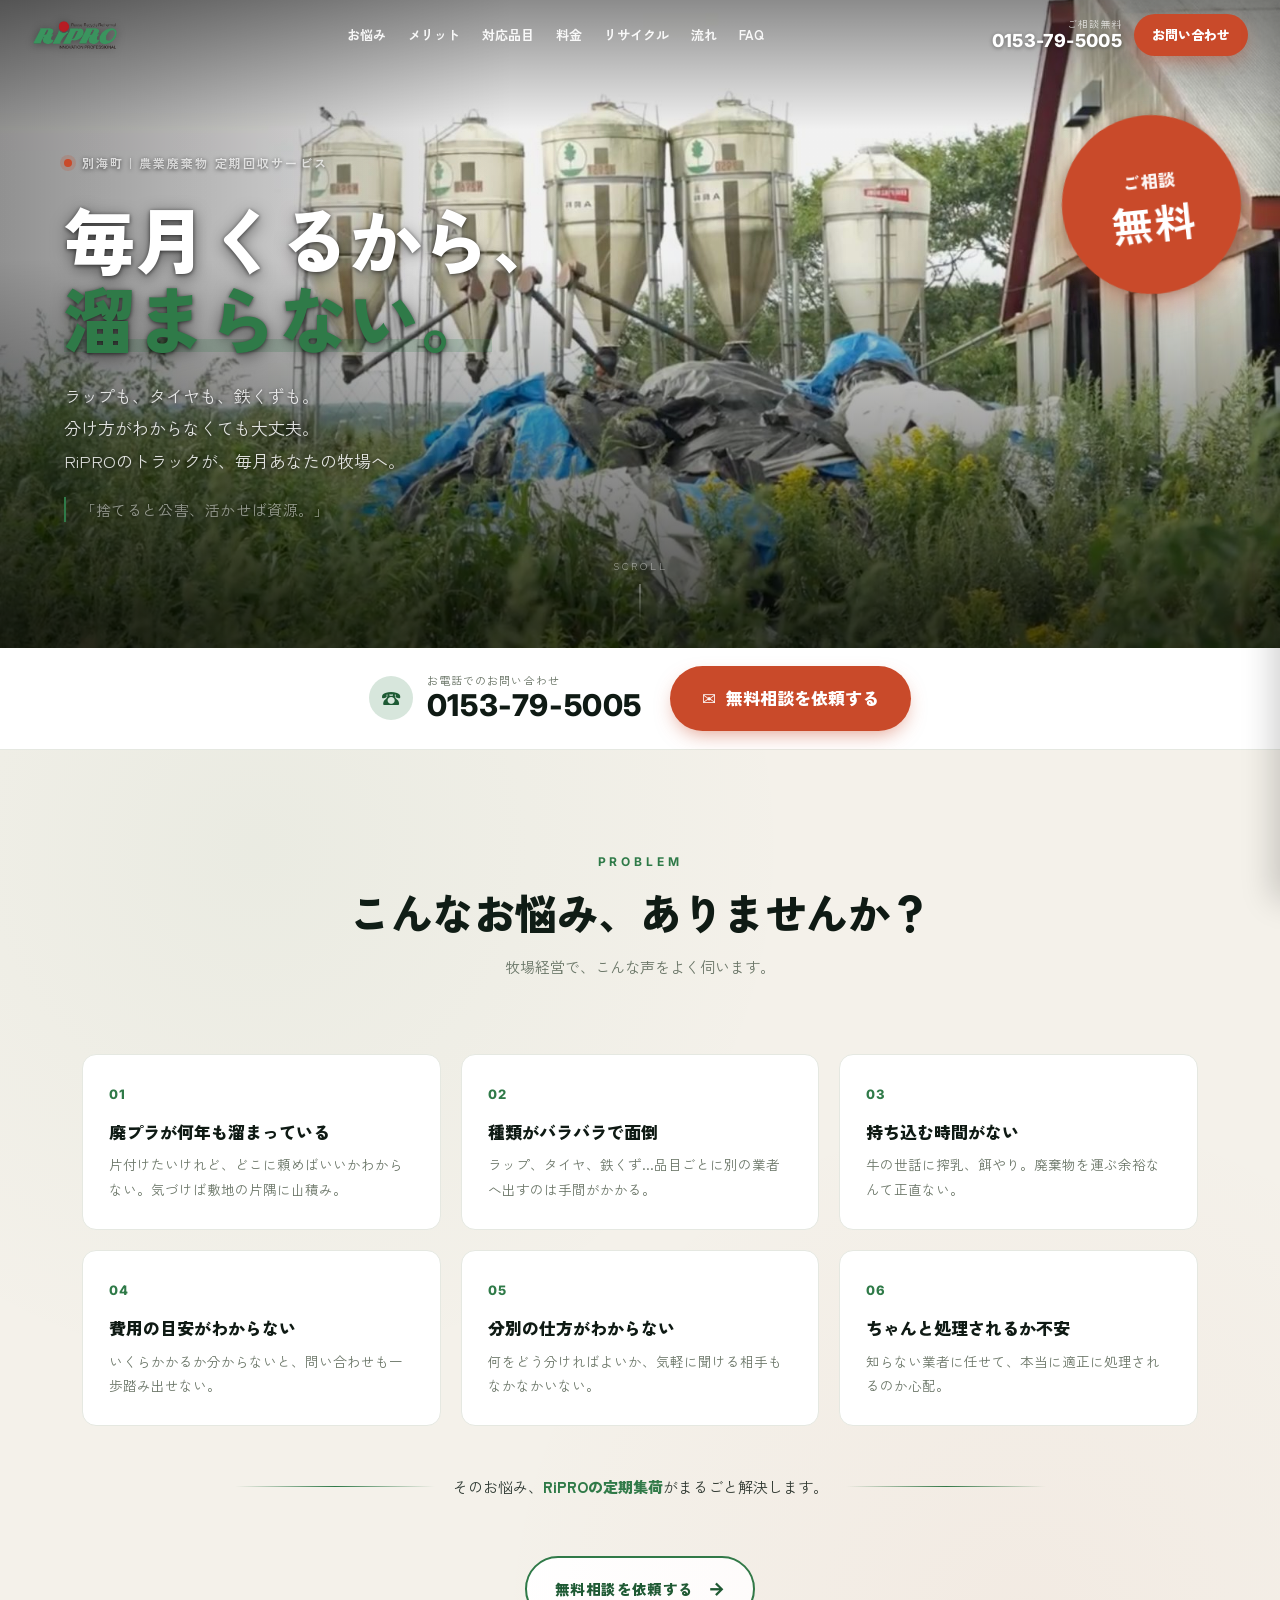
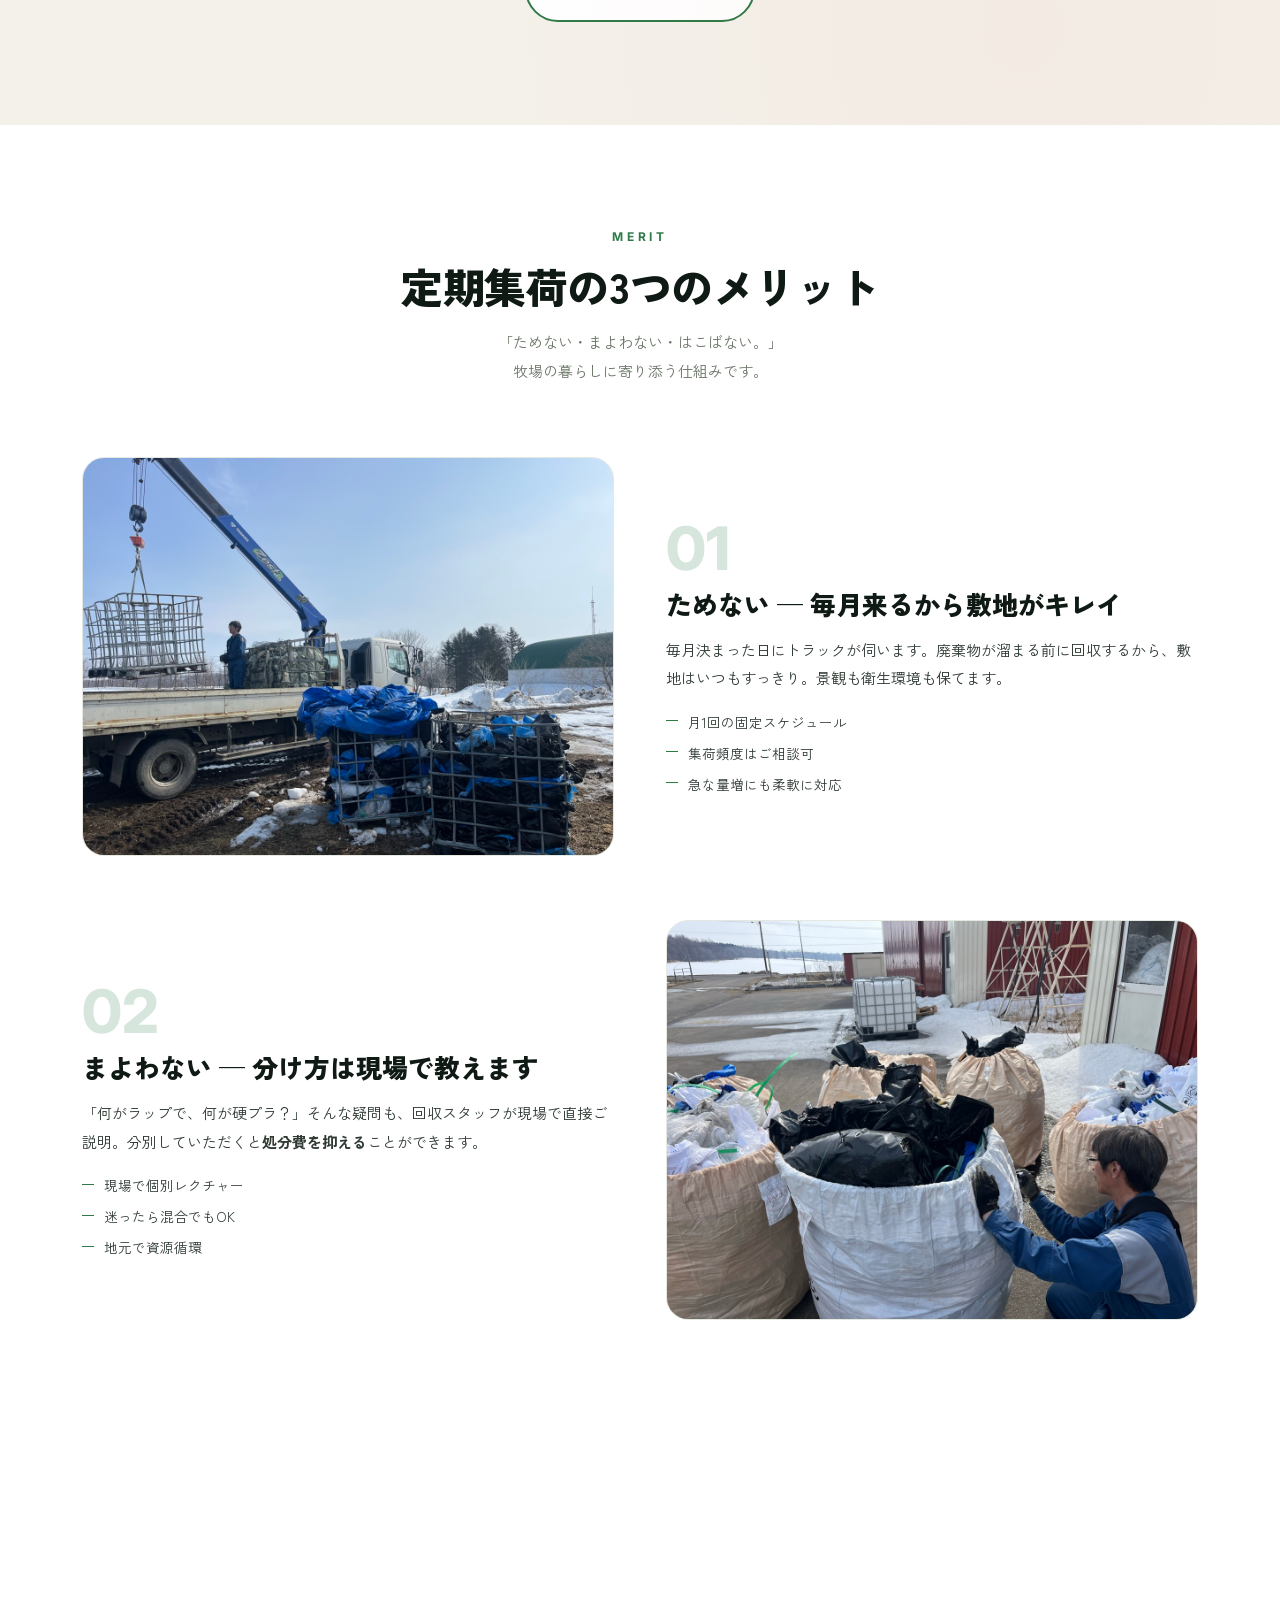
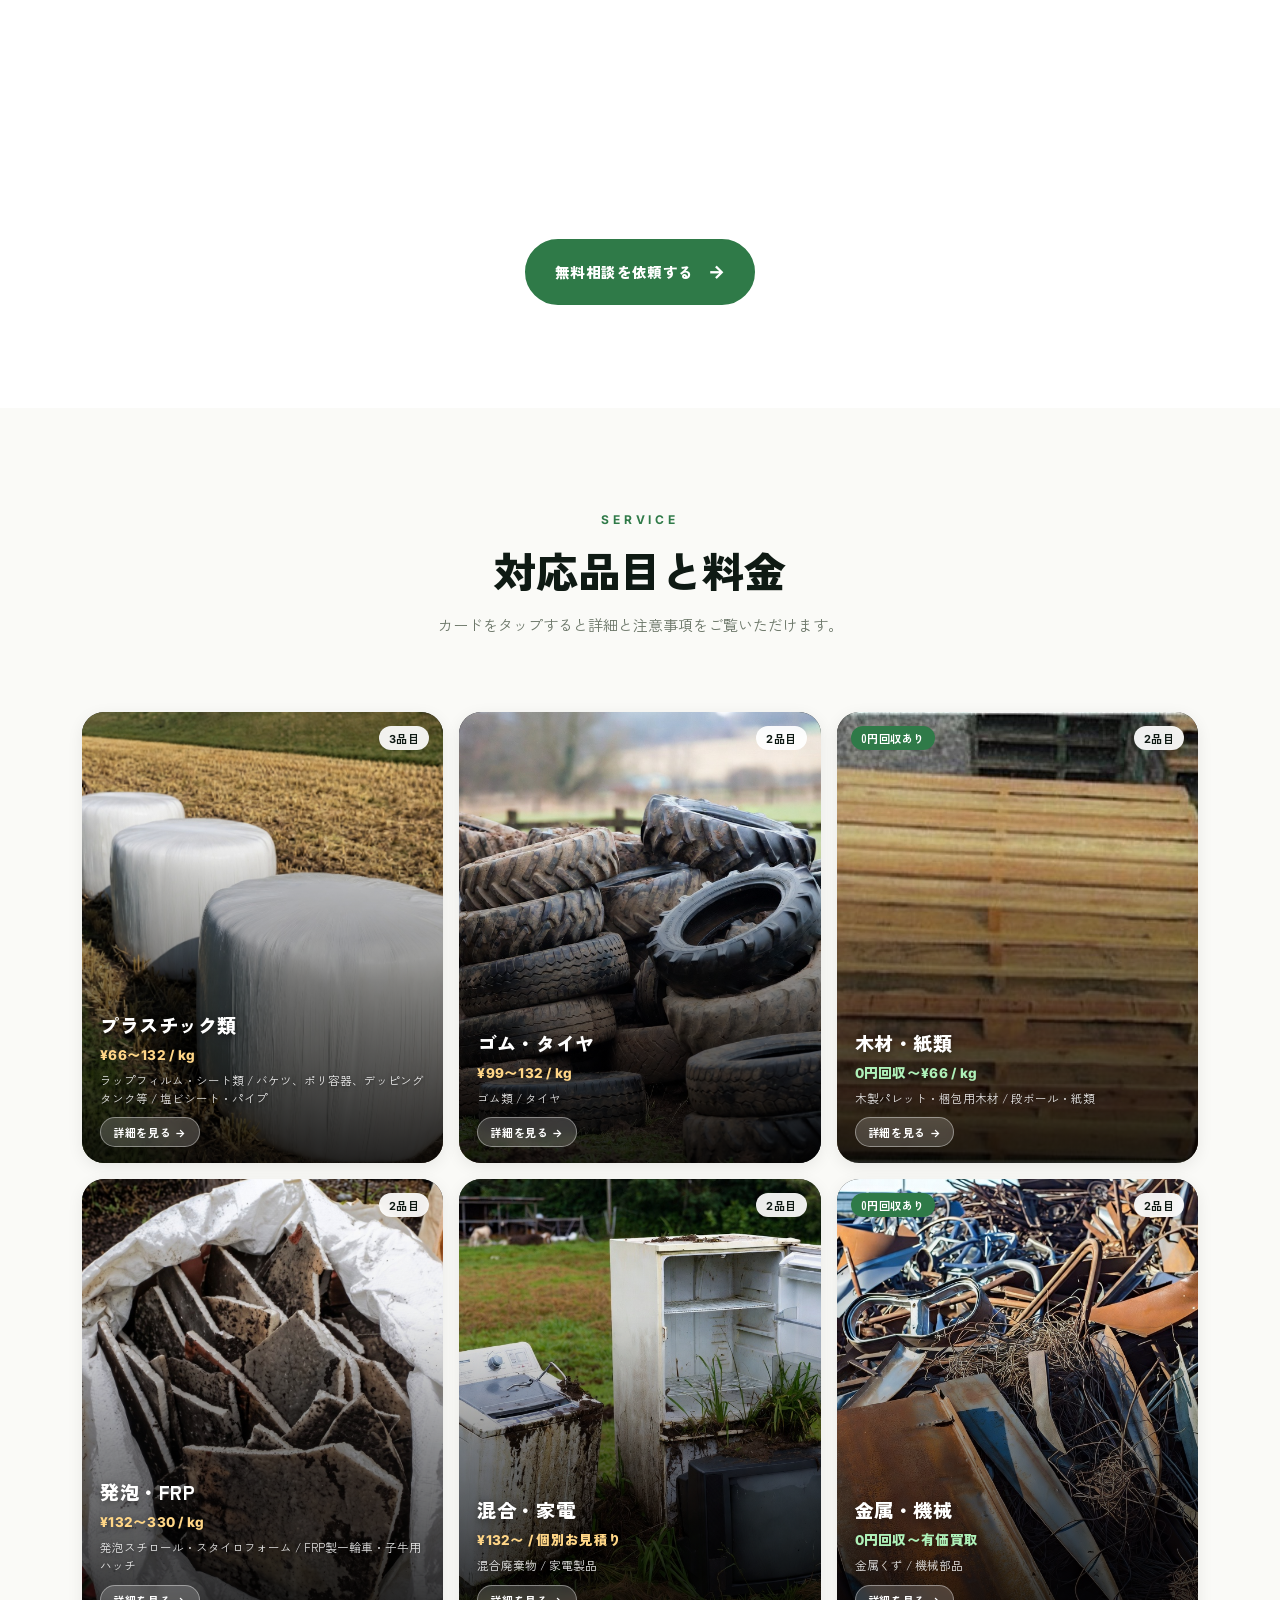
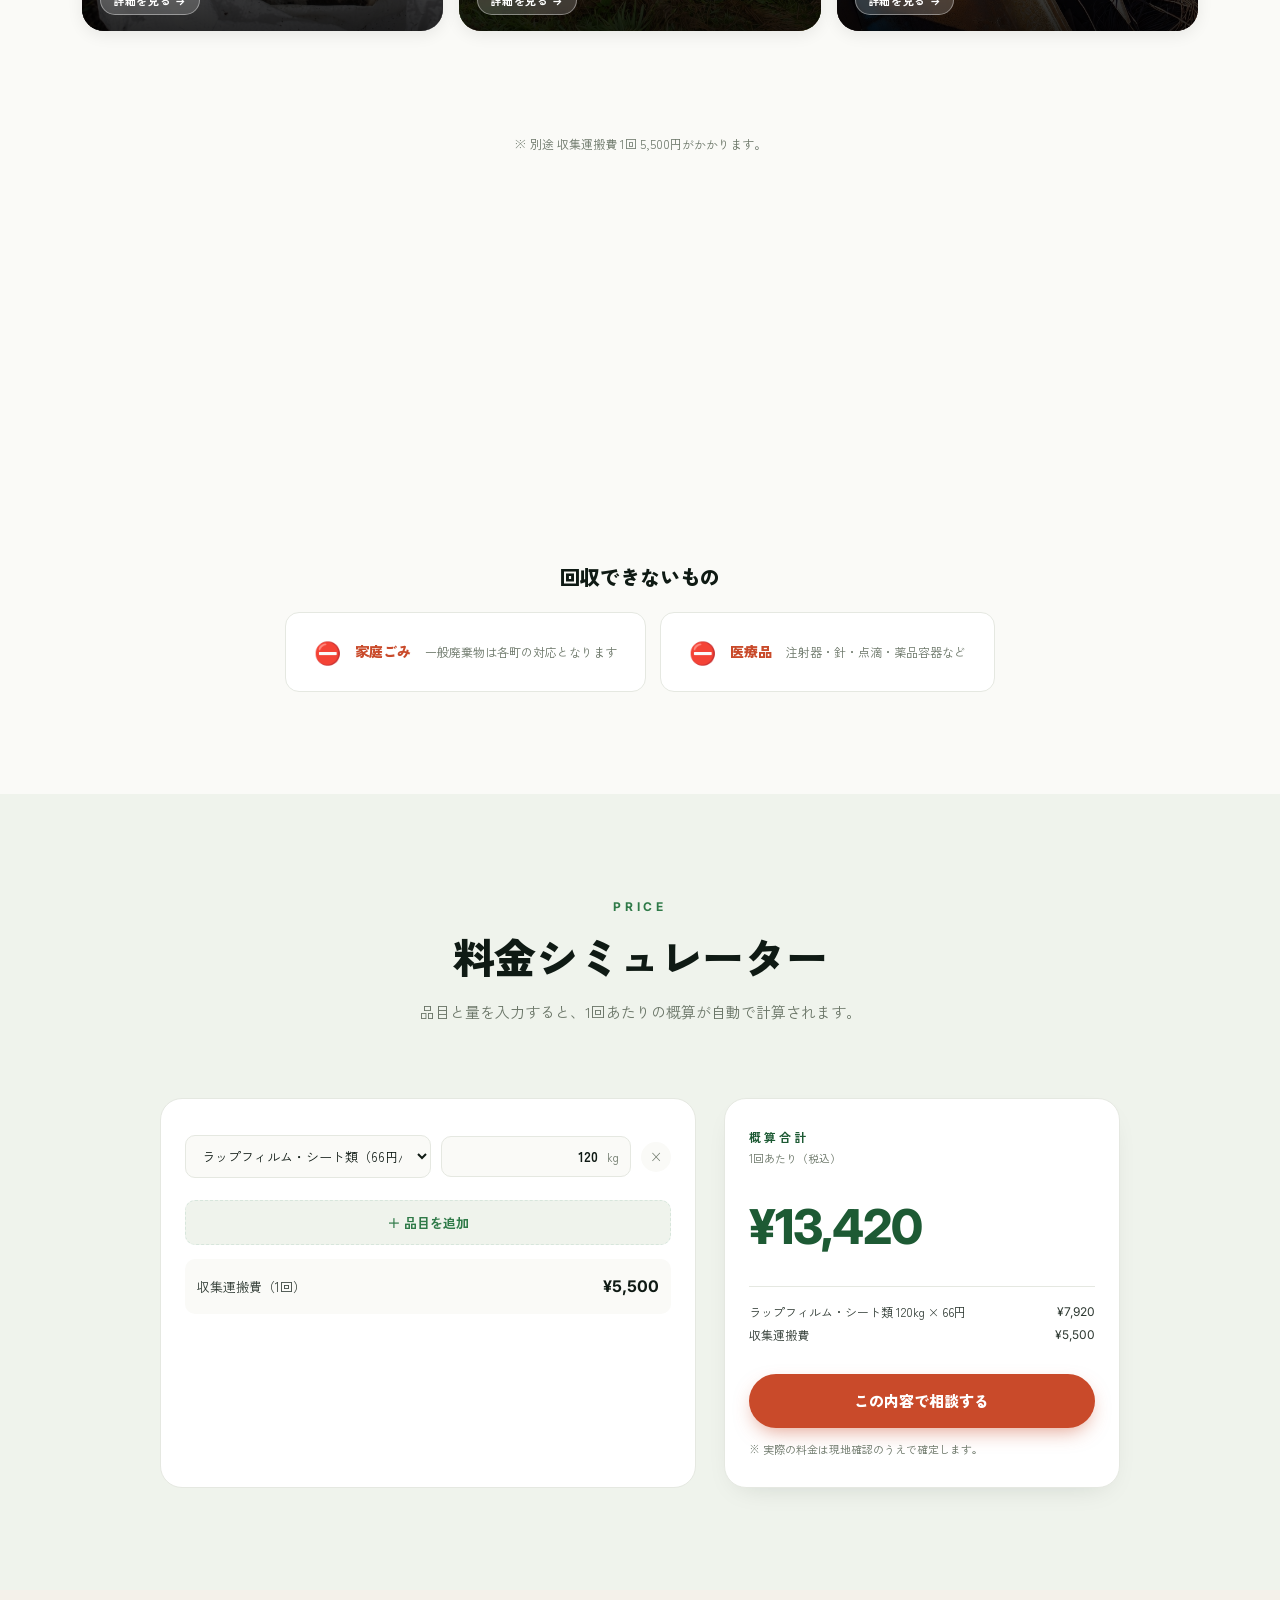
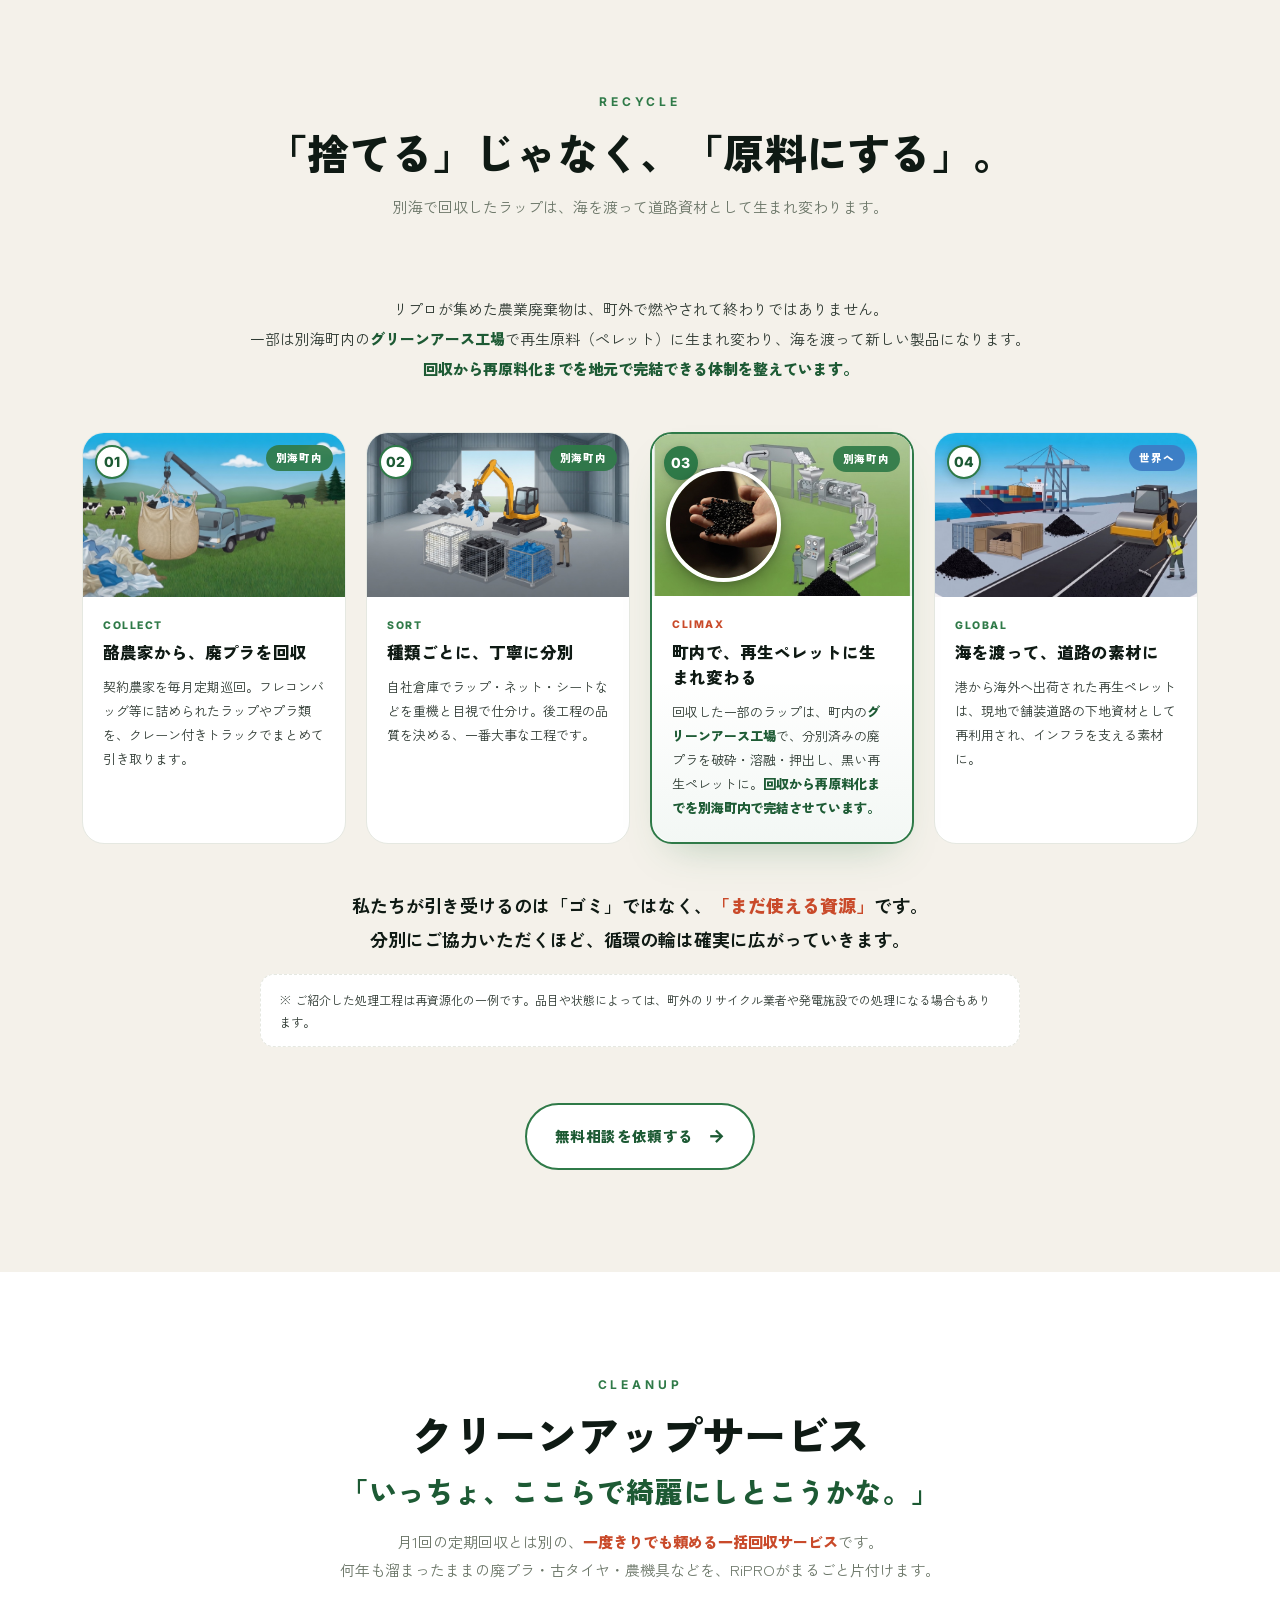
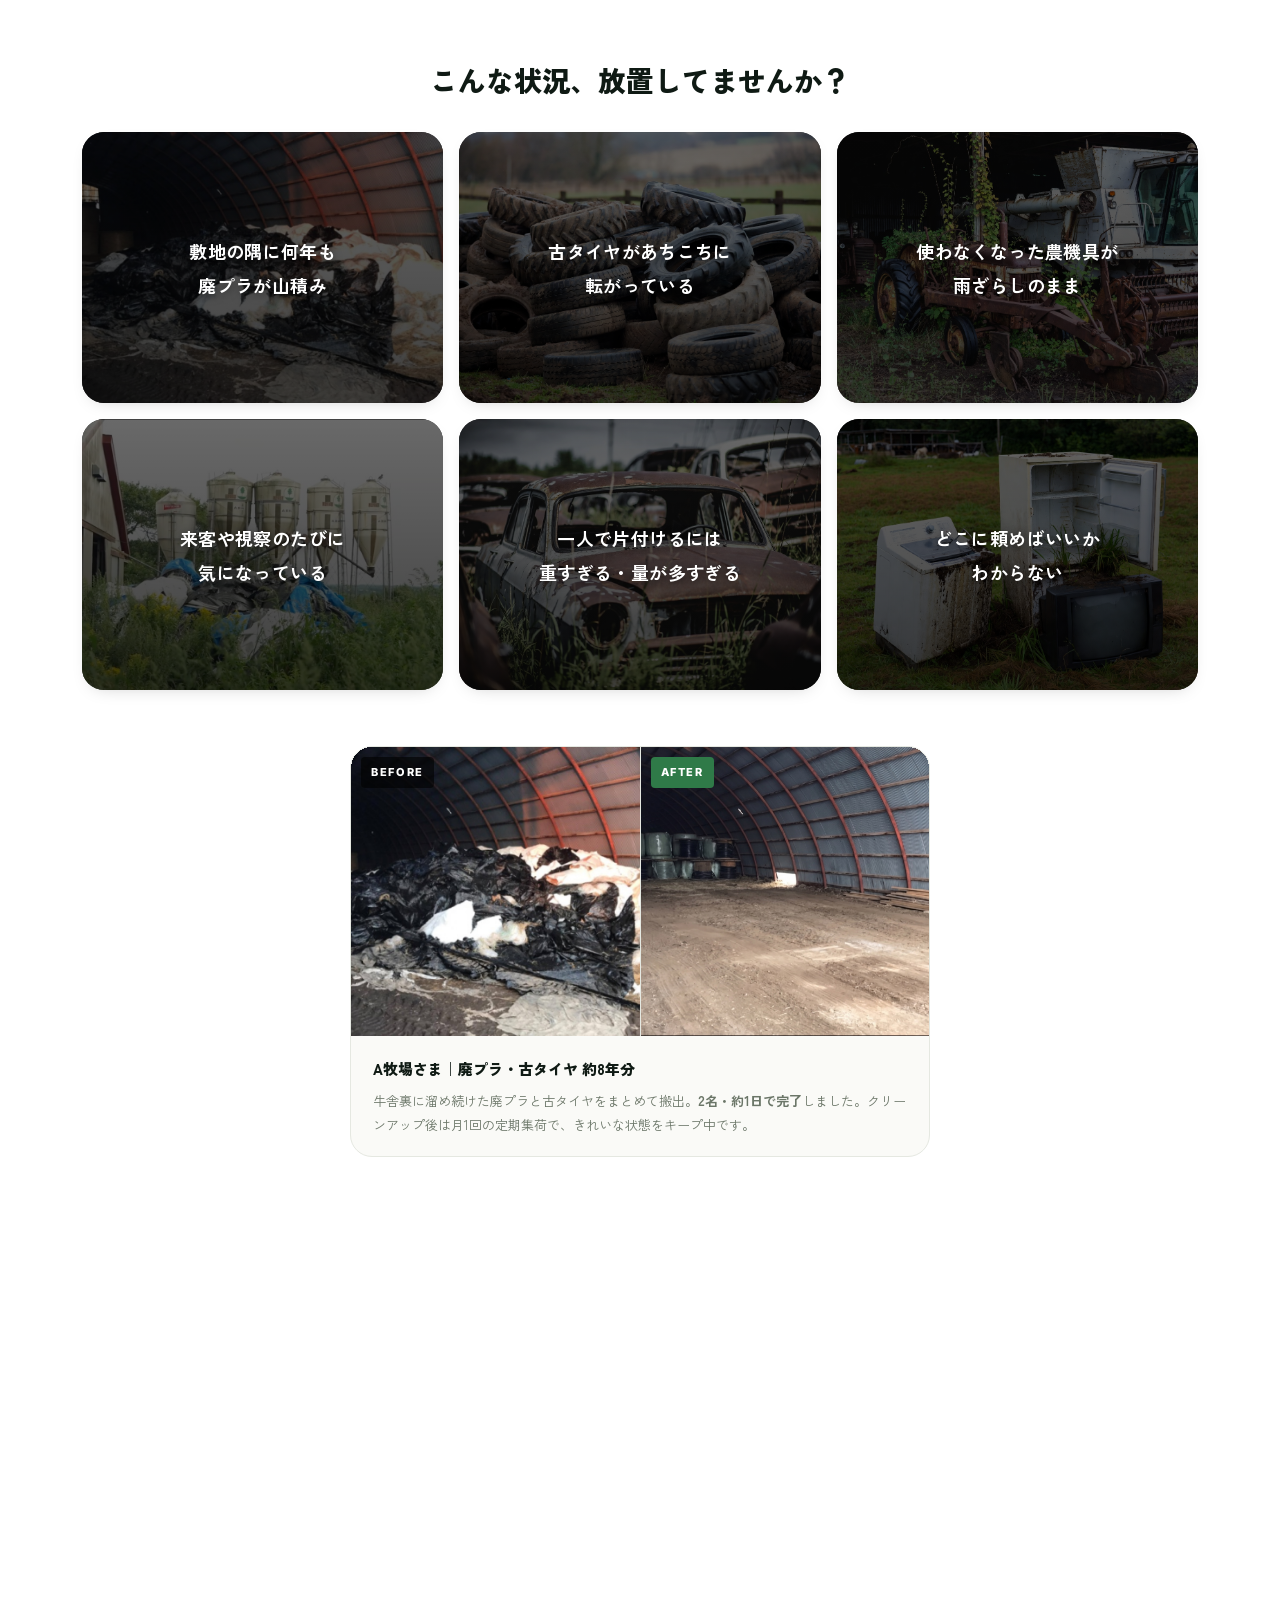
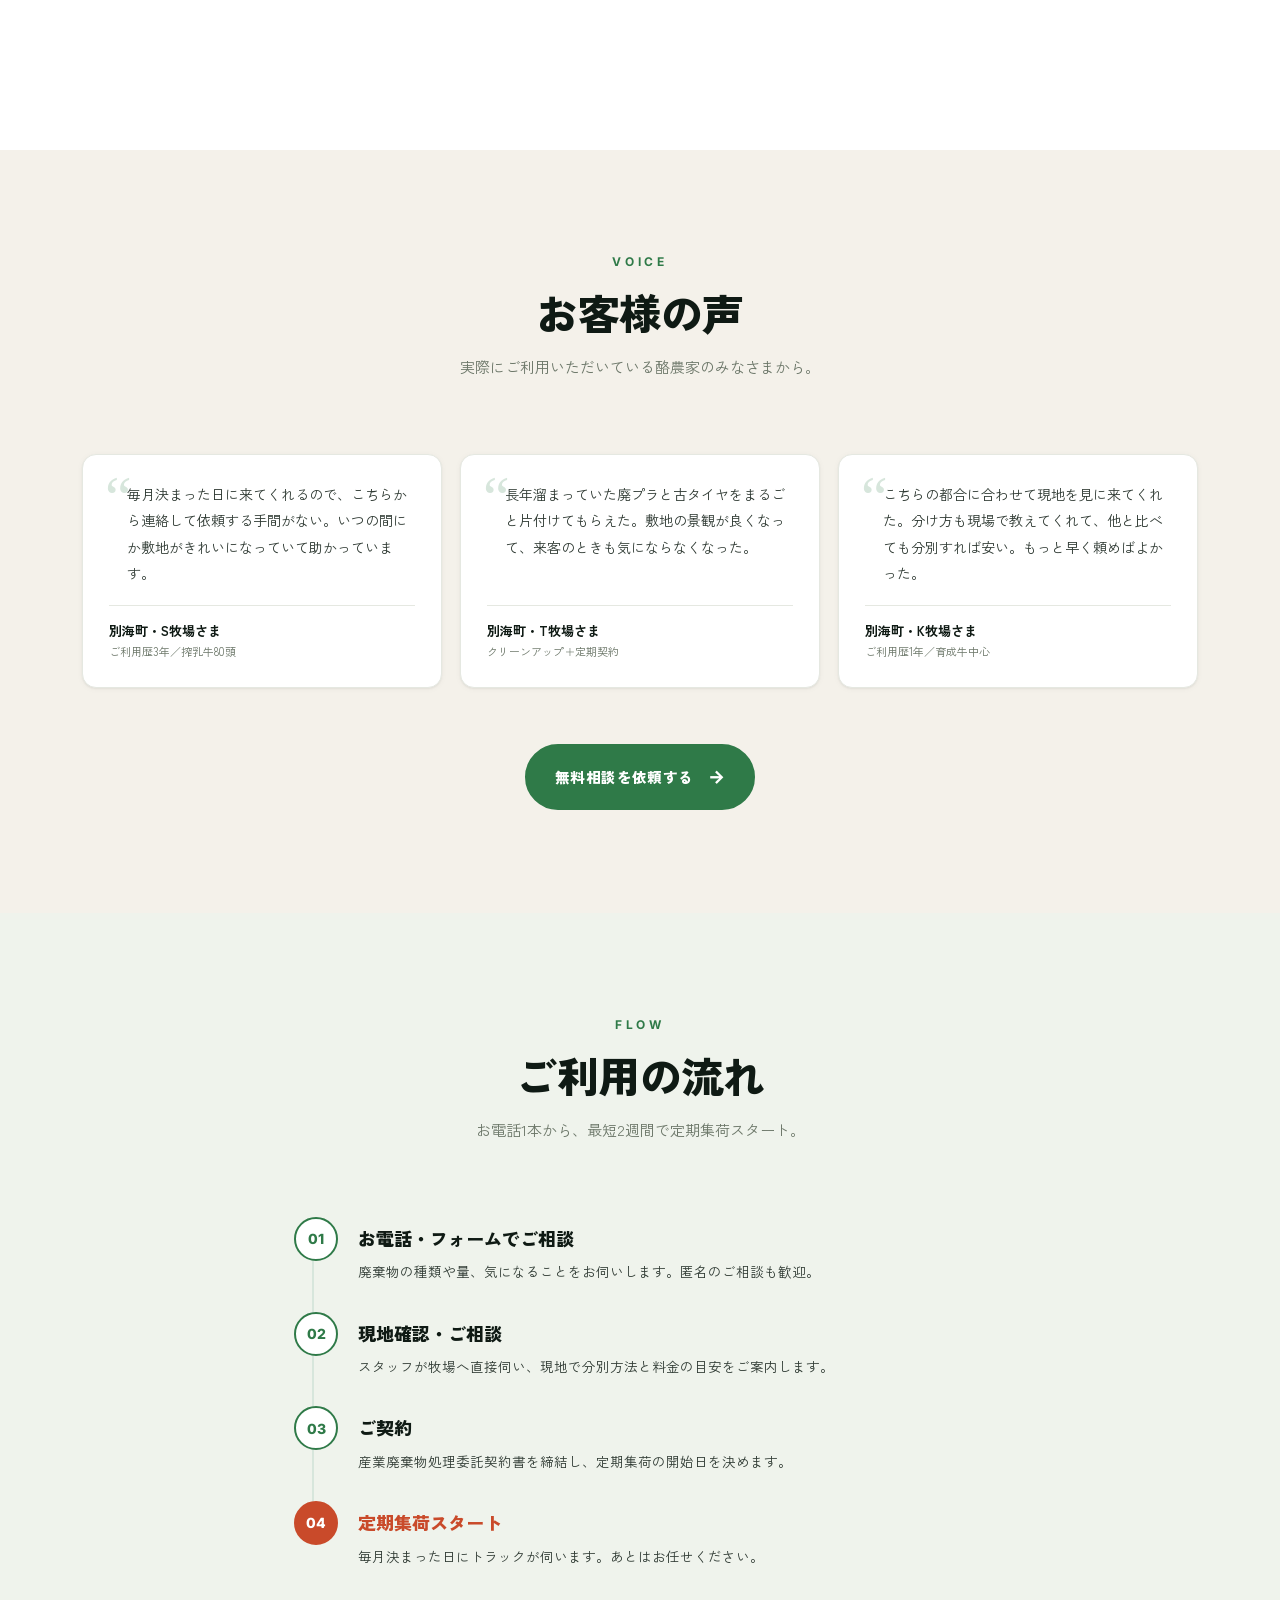
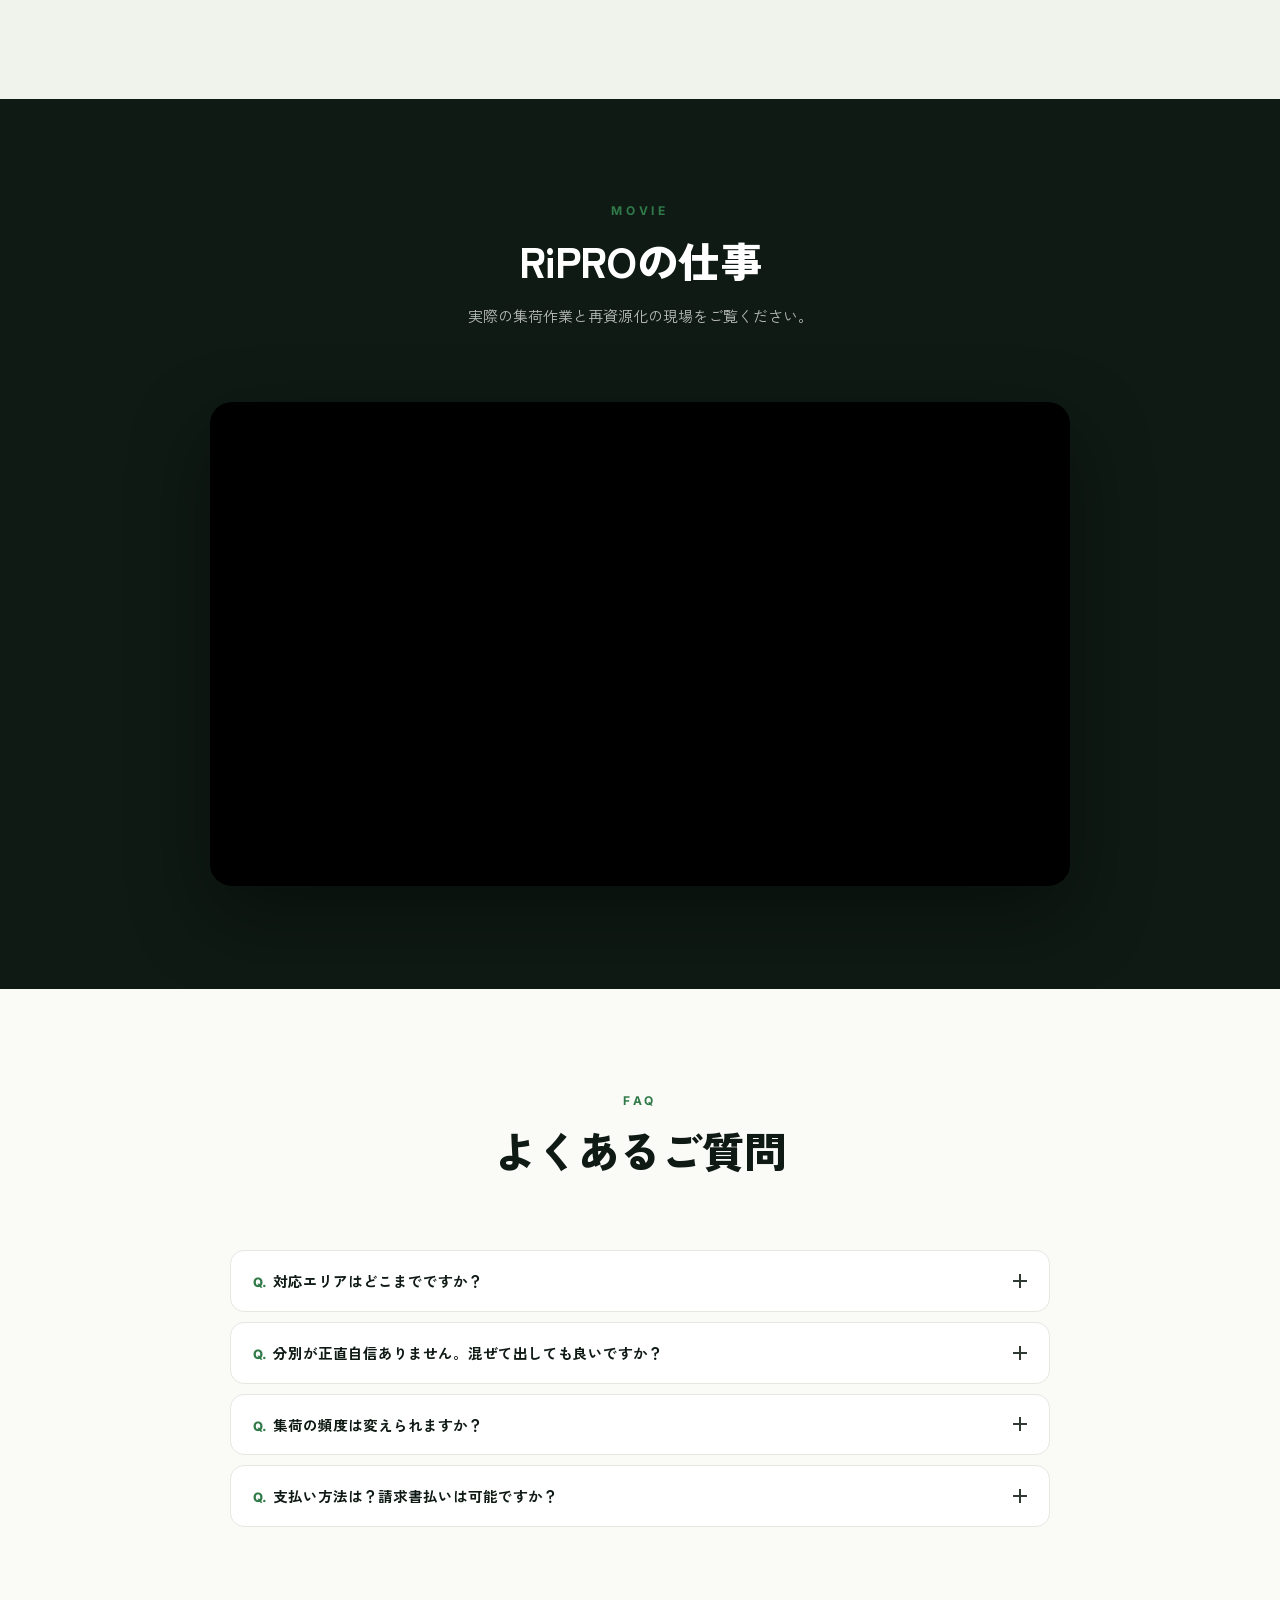
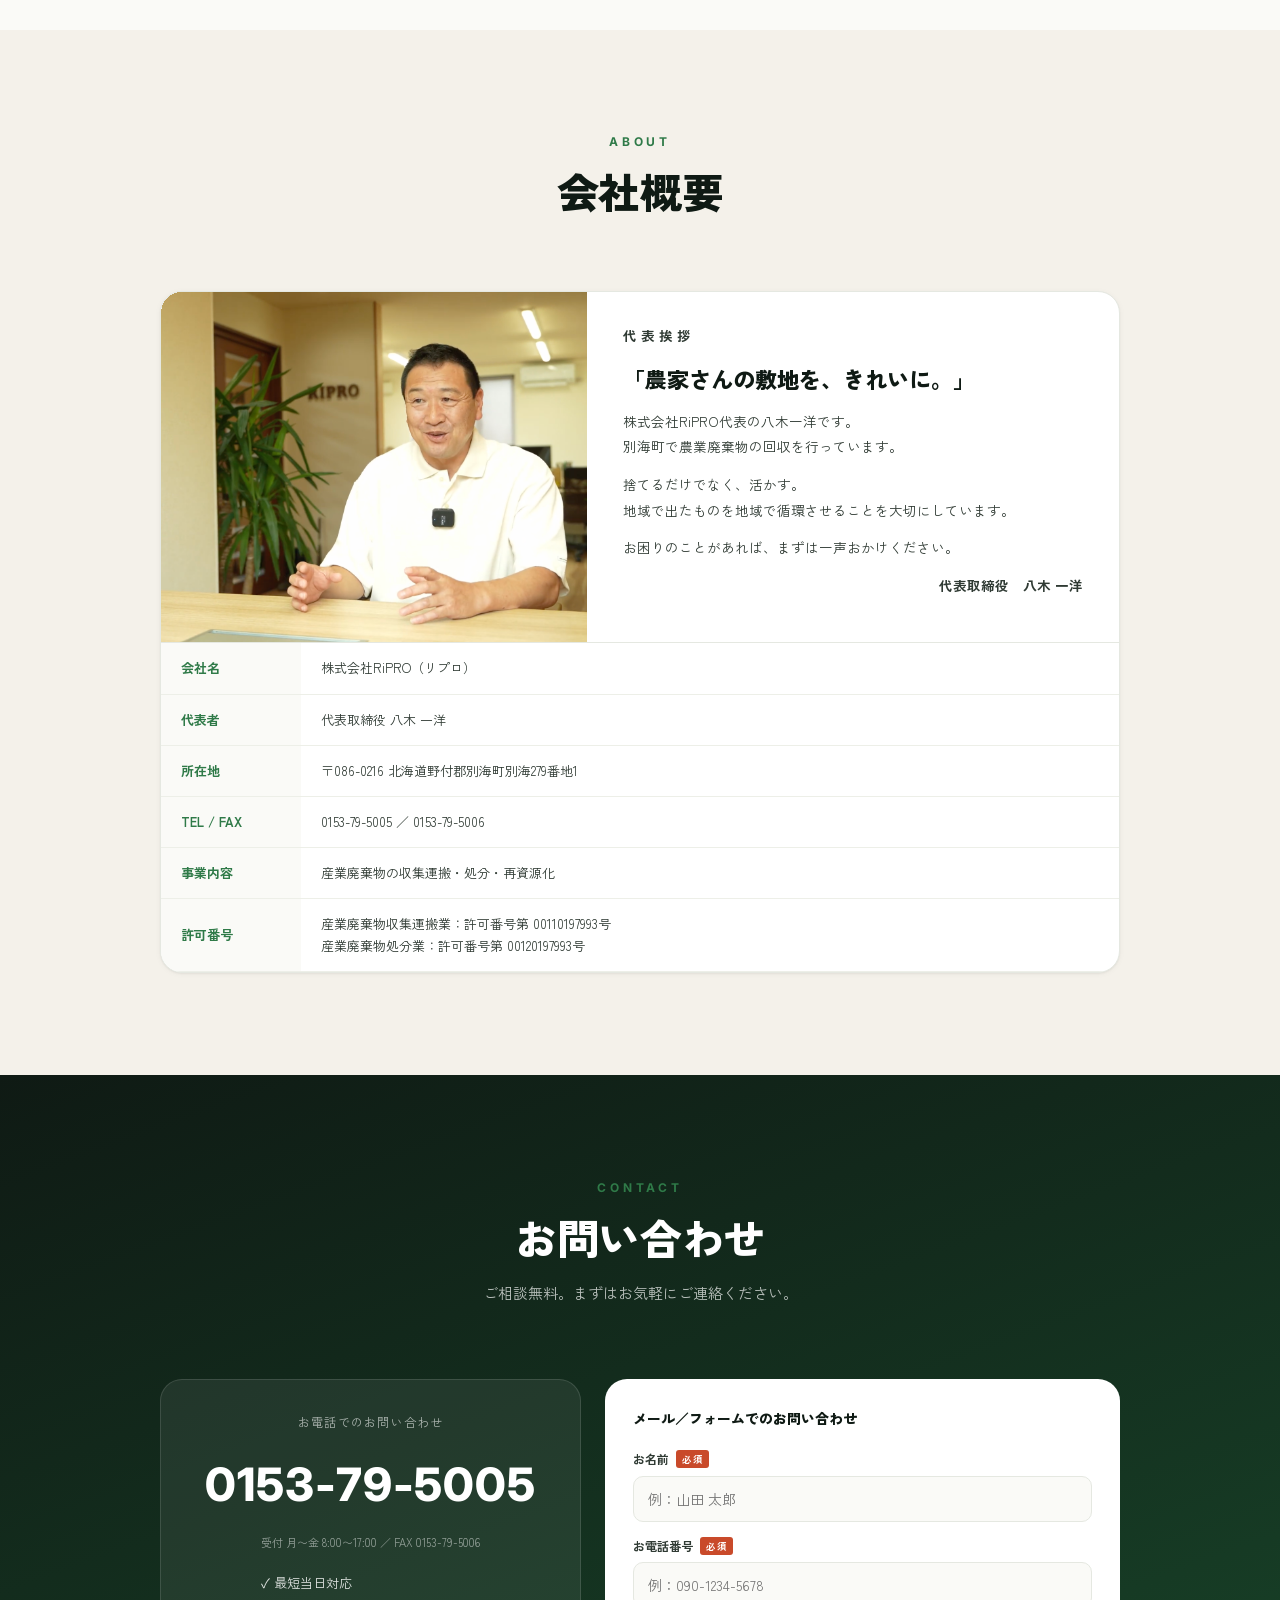
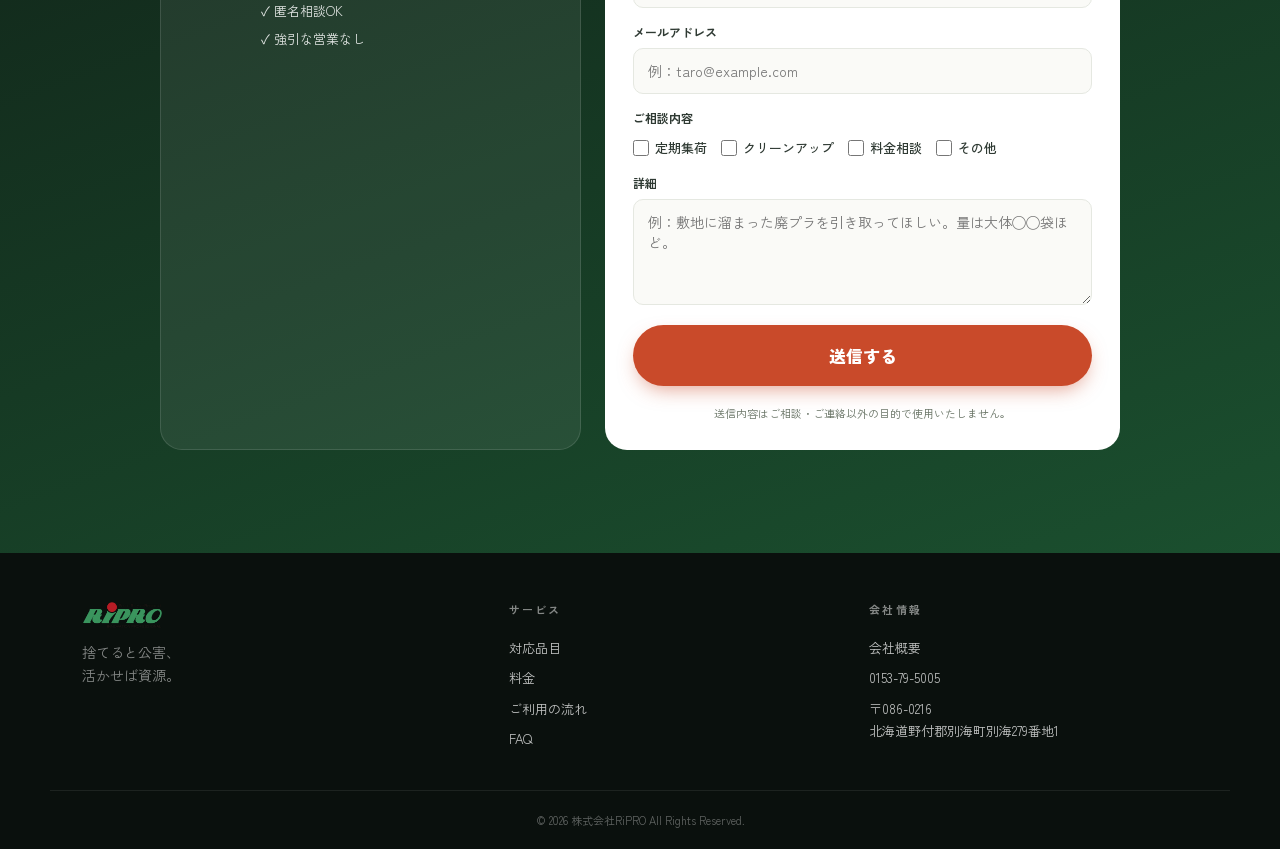
==== commit 4d08e56e: "sync: ripro-project@d1ff8d1" ====
--- a/index.html
+++ b/index.html
@@ -4,22 +4,22 @@
 <meta charset="UTF-8">
 <meta name="viewport" content="width=device-width, initial-scale=1.0">
 <title>RiPRO｜別海町の農業廃棄物 定期回収サービス</title>
-<meta name="description" content="別海町のRiPROは農業廃棄物の定期回収サービスを提供。ラップ、タイヤ、鉄くずなど何でもまとめて回収。分別サポート付き。お見積り無料。">
+<meta name="description" content="別海町のRiPROは農業廃棄物の定期回収サービスを提供。ラップ、タイヤ、鉄くずなど何でもまとめて回収。分別サポート付き。ご相談無料。">
 <meta name="keywords" content="産業廃棄物,回収,別海町,酪農,廃プラ,リサイクル,定期集荷,RiPRO,リプロ">
 <meta property="og:title" content="RiPRO｜別海町の農業廃棄物 定期回収サービス">
-<meta property="og:description" content="毎月くるから、溜まらない。ラップもタイヤも鉄くずも、まとめて定期回収。お見積り無料。">
+<meta property="og:description" content="毎月くるから、溜まらない。ラップもタイヤも鉄くずも、まとめて定期回収。ご相談無料。">
 <meta property="og:type" content="website">
-<meta property="og:url" content="https://okudatamiobanzai-web.github.io/ripro-hp/">
-<meta property="og:image" content="https://okudatamiobanzai-web.github.io/ripro-hp/candidates/%E3%83%92%E3%83%BC%E3%83%AD%E3%83%BC.jpg">
+<meta property="og:url" content="https://ripro.biz/">
+<meta property="og:image" content="https://ripro.biz/candidates/%E3%83%92%E3%83%BC%E3%83%AD%E3%83%BC.jpg">
 <meta property="og:image:width" content="1640">
 <meta property="og:image:height" content="924">
 <meta property="og:site_name" content="RiPRO（株式会社リプロ）">
 <meta name="twitter:card" content="summary_large_image">
 <meta property="og:locale" content="ja_JP">
-<link rel="canonical" href="https://okudatamiobanzai-web.github.io/ripro-hp/">
+<link rel="canonical" href="https://ripro.biz/">
 <link rel="preconnect" href="https://fonts.googleapis.com">
 <link rel="preconnect" href="https://fonts.gstatic.com" crossorigin>
-<link rel="stylesheet" href="css/styles.css?v=15">
+<link rel="stylesheet" href="css/styles.css?v=16">
 </head>
 <body>
 
@@ -42,7 +42,7 @@
   </nav>
   <div class="nav-cta">
     <div class="nav-tel-wrap">
-      <div class="nav-tel-label">お見積り無料</div>
+      <div class="nav-tel-label">ご相談無料</div>
       <a class="nav-tel" href="tel:0153795005">0153-79-5005</a>
     </div>
     <a class="btn-primary nav-btn" href="#contact">お問い合わせ</a>
@@ -73,7 +73,7 @@
   </nav>
   <div class="nav-drawer-cta">
     <a class="btn-primary btn-block btn-lg" href="#contact">
-      <span class="btn-icon">✉</span>無料見積りを依頼する
+      <span class="btn-icon">✉</span>無料相談を依頼する
     </a>
     <a class="nav-drawer-tel" href="tel:0153795005">
       <span class="nav-drawer-tel-icon">☎</span>
@@ -94,8 +94,8 @@
     <div class="hero-scrim"></div>
   </div>
 
-  <a class="hero-badge" href="#contact" aria-label="お見積もり無料">
-    <span>お見積り</span>
+  <a class="hero-badge" href="#contact" aria-label="ご相談無料">
+    <span>ご相談</span>
     <strong>無料</strong>
   </a>
 
@@ -135,7 +135,7 @@
     </a>
     <a class="hero-cta-form btn-primary btn-lg" href="#contact">
       <span class="btn-icon">✉</span>
-      無料見積りを依頼する
+      無料相談を依頼する
     </a>
   </div>
 </section>
@@ -191,7 +191,7 @@
 
     <div class="sec-mini-cta">
       <a class="sec-mini-cta-link" href="#contact">
-        <span>無料見積りを依頼する</span>
+        <span>無料相談を依頼する</span>
         <span class="sec-mini-cta-arrow">→</span>
       </a>
     </div>
@@ -231,11 +231,11 @@
         <div class="merit-text">
           <div class="merit-num">02</div>
           <h3>まよわない — 分け方は現場で教えます</h3>
-          <p>「何がラップで、何が硬プラ？」そんな疑問も、回収スタッフが現場で直接ご説明。分別さえできれば処分費は<strong>半額</strong>になります。</p>
+          <p>「何がラップで、何が硬プラ？」そんな疑問も、回収スタッフが現場で直接ご説明。分別していただくと<strong>処分費を抑える</strong>ことができます。</p>
           <ul class="merit-points">
             <li>現場で個別レクチャー</li>
             <li>迷ったら混合でもOK</li>
-            <li>産廃マニフェスト発行</li>
+            <li>地元で資源循環</li>
           </ul>
         </div>
       </article>
@@ -247,10 +247,10 @@
         <div class="merit-text">
           <div class="merit-num">03</div>
           <h3>はこばない — 牧場から出なくていい</h3>
-          <p>敷地内の集積場所までトラックと重機で伺います。重たい廃タイヤも、大量のラップも、積み込みは全部お任せください。</p>
+          <p>敷地内の集積場所までトラックで伺います。重たい廃タイヤも、大量のラップも、積み込みは全部お任せください。</p>
           <ul class="merit-points">
             <li>積み込み作業すべて代行</li>
-            <li>重機が必要な品もOK</li>
+            <li>重たい廃タイヤもOK</li>
             <li>別海町全域に対応</li>
           </ul>
         </div>
@@ -259,7 +259,7 @@
 
     <div class="sec-mini-cta">
       <a class="sec-mini-cta-link" href="#contact">
-        <span>無料見積りを依頼する</span>
+        <span>無料相談を依頼する</span>
         <span class="sec-mini-cta-arrow">→</span>
       </a>
     </div>
@@ -301,7 +301,7 @@
     <div class="bunbetsu reveal">
       <div class="bunbetsu-head">
         <p class="sec-eyebrow" style="color:var(--accent)">POINT</p>
-        <h3>分別するだけで、<br class="sp-only">処分費が<em>半額</em>に。</h3>
+        <h3>分別するだけで、<br class="sp-only">処分費を<em>抑えられます</em>。</h3>
       </div>
       <div class="bunbetsu-cmp">
         <div class="bunbetsu-old">
@@ -310,12 +310,11 @@
         </div>
         <div class="bunbetsu-arrow" aria-hidden="true">→</div>
         <div class="bunbetsu-new">
-          <div class="bunbetsu-label">分けて出すだけで</div>
+          <div class="bunbetsu-label">軟プラ・木くずなら</div>
           <div class="bunbetsu-price">66<span>円/kg</span></div>
-          <div class="bunbetsu-badge">HALF</div>
-        </div>
-      </div>
-      <p class="bunbetsu-note">分け方がわからなくても、回収スタッフが現場でお教えします。</p>
+        </div>
+      </div>
+      <p class="bunbetsu-note">品目ごとに単価が異なります。分け方がわからなくても、回収スタッフが現場でお教えします。</p>
     </div>
 
     <!-- NG -->
@@ -369,15 +368,7 @@
         <div class="sim-breakdown" id="simBreakdown"></div>
 
         <a class="btn-primary btn-block sim-cta" href="#contact">この内容で相談する</a>
-        <p class="sim-note">※ 実際の料金は現地お見積りで確定します。補助金適用で自己負担が大幅に軽減される場合があります。</p>
-      </div>
-    </div>
-
-    <div class="subsidy">
-      <div class="subsidy-icon">🌱</div>
-      <div>
-        <h4>中山間の補助金対象です</h4>
-        <p>地域・農協によっては自己負担が大幅に軽減されます。補助金の申請もサポートいたしますので、詳しくはお問い合わせください。</p>
+        <p class="sim-note">※ 実際の料金は現地確認のうえで確定します。</p>
       </div>
     </div>
   </div>
@@ -394,22 +385,22 @@
 
     <p class="recycle-lead reveal">
       リプロが集めた農業廃棄物は、町外で燃やされて終わりではありません。<br>
-      別海町内の<strong>グリーンアース工場</strong>で再生原料（ペレット）に生まれ変わり、海を渡って新しい製品になります。<br>
-      <strong>リプロとグリーンアースが連携し、回収から再資源化までを別海町内で完結させています。</strong>
+      一部は別海町内の<strong>グリーンアース工場</strong>で再生原料（ペレット）に生まれ変わり、海を渡って新しい製品になります。<br>
+      <strong>回収から再原料化までを地元で完結できる体制を整えています。</strong>
     </p>
 
     <!-- 4-panel recycle flow -->
     <div class="recycle-panels">
       <article class="recycle-panel reveal" data-step="1">
         <div class="recycle-panel-img">
-          <img src="assets/recycle/01_collection.jpg" alt="酪農家からの廃プラ回収シーン" loading="lazy">
+          <img src="assets/recycle/01-2_collection.jpg" alt="酪農家からの廃プラ回収シーン（フレコンバッグ）" loading="lazy">
           <span class="recycle-panel-num">01</span>
           <span class="recycle-panel-scope recycle-scope-local">別海町内</span>
         </div>
         <div class="recycle-panel-body">
           <div class="recycle-panel-eyebrow">COLLECT</div>
           <h3>酪農家から、廃プラを回収</h3>
-          <p>契約農家を毎月定期巡回。メッシュカゴに詰められたラップやプラ類を、クレーン付きトラックでまとめて引き取ります。</p>
+          <p>契約農家を毎月定期巡回。フレコンバッグ等に詰められたラップやプラ類を、クレーン付きトラックでまとめて引き取ります。</p>
         </div>
       </article>
 
@@ -438,7 +429,7 @@
         <div class="recycle-panel-body">
           <div class="recycle-panel-eyebrow recycle-panel-eyebrow-hero">CLIMAX</div>
           <h3>町内で、再生ペレットに生まれ変わる</h3>
-          <p>町内の<strong>グリーンアース工場</strong>で、分別済みの廃プラを破砕・溶融・押出し、黒い再生ペレットに。<strong>リプロとグリーンアースが連携して、回収から再原料化までを別海町内で完結させています。</strong></p>
+          <p>回収した一部のラップは、町内の<strong>グリーンアース工場</strong>で、分別済みの廃プラを破砕・溶融・押出し、黒い再生ペレットに。<strong>回収から再原料化までを別海町内で完結させています。</strong></p>
         </div>
       </article>
 
@@ -462,13 +453,13 @@
         分別にご協力いただくほど、<br class="sp-only">循環の輪は確実に広がっていきます。
       </p>
       <p class="recycle-footnote">
-        ※ グリーンアース工場は別海町内にあり、リプロ代表の八木が取締役を務めています。回収から再原料化までを連携して運営しています。
+        ※ ご紹介した処理工程は再資源化の一例です。品目や状態によっては、町外のリサイクル業者や発電施設での処理になる場合もあります。
       </p>
     </div>
 
     <div class="sec-mini-cta">
       <a class="sec-mini-cta-link" href="#contact">
-        <span>無料見積りを依頼する</span>
+        <span>無料相談を依頼する</span>
         <span class="sec-mini-cta-arrow">→</span>
       </a>
     </div>
@@ -560,8 +551,8 @@
         <li>
           <div class="cuf-num">02</div>
           <div class="cuf-body">
-            <h4>現地お見積り（無料）</h4>
-            <p>スタッフが牧場へ伺い、量・必要な機材・所要時間・概算費用をその場でご案内します。</p>
+            <h4>現地確認（ご相談無料）</h4>
+            <p>スタッフが牧場へ伺い、量・必要な機材・所要時間・料金の目安をその場でご案内します。</p>
           </div>
         </li>
         <li>
@@ -587,9 +578,9 @@
         <div class="cleanup-price-title">クリーンアップ料金</div>
       </div>
       <div class="cleanup-price-amt">
-        ¥3,300<span>/1時間・1人</span>
-      </div>
-      <p class="cleanup-price-note">機械代は別途。現地にてお見積り・ご提案いたします。<br>※ 定期回収ご契約者様が対象です。</p>
+        ¥3,630<span>/1時間・1人（税込）</span>
+      </div>
+      <p class="cleanup-price-note">機械代は別途。現地確認のうえご提案いたします。</p>
     </div>
   </div>
 </section>
@@ -606,10 +597,9 @@
     <div class="voices">
       <figure class="voice reveal">
         <blockquote>
-          <p>月1回来てくれるから、もう溜まらない。忙しい朝でも声をかければ分別を教えてくれるのがありがたいです。</p>
+          <p>毎月決まった日に来てくれるので、こちらから連絡して依頼する手間がない。いつの間にか敷地がきれいになっていて助かっています。</p>
         </blockquote>
         <figcaption>
-          <div class="voice-avatar" data-ph="酪農家"></div>
           <div>
             <div class="voice-name">別海町・S牧場さま</div>
             <div class="voice-role">ご利用歴3年／搾乳牛80頭</div>
@@ -619,10 +609,9 @@
 
       <figure class="voice reveal">
         <blockquote>
-          <p>8年分の廃プラを一気に片付けてもらえた。補助金の申請まで手伝ってもらえて、想像の半分以下で済みました。</p>
+          <p>長年溜まっていた廃プラと古タイヤをまるごと片付けてもらえた。敷地の景観が良くなって、来客のときも気にならなくなった。</p>
         </blockquote>
         <figcaption>
-          <div class="voice-avatar" data-ph="酪農家"></div>
           <div>
             <div class="voice-name">別海町・T牧場さま</div>
             <div class="voice-role">クリーンアップ＋定期契約</div>
@@ -632,10 +621,9 @@
 
       <figure class="voice reveal">
         <blockquote>
-          <p>相談した日のうちに見積りに来てくれた。金額がハッキリして、他と比べても分別すれば安い。もっと早く頼めばよかった。</p>
+          <p>こちらの都合に合わせて現地を見に来てくれた。分け方も現場で教えてくれて、他と比べても分別すれば安い。もっと早く頼めばよかった。</p>
         </blockquote>
         <figcaption>
-          <div class="voice-avatar" data-ph="酪農家"></div>
           <div>
             <div class="voice-name">別海町・K牧場さま</div>
             <div class="voice-role">ご利用歴1年／育成牛中心</div>
@@ -646,7 +634,7 @@
 
     <div class="sec-mini-cta">
       <a class="sec-mini-cta-link" href="#contact">
-        <span>無料見積りを依頼する</span>
+        <span>無料相談を依頼する</span>
         <span class="sec-mini-cta-arrow">→</span>
       </a>
     </div>
@@ -673,15 +661,15 @@
       <li class="flow-step reveal">
         <div class="flow-num"><span>02</span></div>
         <div class="flow-body">
-          <h4>現地で無料お見積り</h4>
-          <p>スタッフが牧場へ直接伺います。品目・量・集荷頻度を一緒に確認し、料金をご案内。</p>
+          <h4>現地確認・ご相談</h4>
+          <p>スタッフが牧場へ直接伺い、現地で分別方法と料金の目安をご案内します。</p>
         </div>
       </li>
       <li class="flow-step reveal">
         <div class="flow-num"><span>03</span></div>
         <div class="flow-body">
-          <h4>ご契約・マニフェスト</h4>
-          <p>産業廃棄物処理委託契約書を締結。適正処理の証明書（マニフェスト）を発行します。</p>
+          <h4>ご契約</h4>
+          <p>産業廃棄物処理委託契約書を締結し、定期集荷の開始日を決めます。</p>
         </div>
       </li>
       <li class="flow-step flow-last reveal">
@@ -734,17 +722,7 @@
           <span class="faq-icon" aria-hidden="true"></span>
         </summary>
         <div class="faq-a">
-          <p>もちろん混合でも回収いたします（混合廃棄物 132円/kg）。分けていただくと半額（66円/kg）になるため、まずは出せる範囲でチャレンジしていただくのがおすすめです。回収スタッフがその場で分け方をご説明します。</p>
-        </div>
-      </details>
-
-      <details class="faq reveal">
-        <summary>
-          <span class="faq-q">見積りだけでもお願いできますか？</span>
-          <span class="faq-icon" aria-hidden="true"></span>
-        </summary>
-        <div class="faq-a">
-          <p>もちろんです。お見積りは<strong>無料</strong>ですので、ご契約前にじっくりご検討いただけます。他社との比較にもお気軽にご利用ください。</p>
+          <p>もちろん混合でも回収いたします（混合廃棄物 132円/kg）。分けていただくと処分費を抑えられます（軟プラ・木くずは66円/kg〜）。回収スタッフがその場で分け方をご説明しますので、まずは出せる範囲でチャレンジしていただくのがおすすめです。</p>
         </div>
       </details>
 
@@ -754,17 +732,7 @@
           <span class="faq-icon" aria-hidden="true"></span>
         </summary>
         <div class="faq-a">
-          <p>毎月1回が基本ですが、量が多い時期は月2回、冬場は隔月など、ご相談に応じて調整可能です。急な量増にもできる限り対応いたします。</p>
-        </div>
-      </details>
-
-      <details class="faq reveal">
-        <summary>
-          <span class="faq-q">補助金はどれくらい使えますか？</span>
-          <span class="faq-icon" aria-hidden="true"></span>
-        </summary>
-        <div class="faq-a">
-          <p>中山間地域の補助金対象となる場合が多く、地域・農協によっては自己負担が半額以下になるケースもあります。申請の書類作成もお手伝いしますので、お気軽にご相談ください。</p>
+          <p>毎月1回が基本ですが、量が多い月は月2回など、ご相談に応じて調整可能です。急な量増にもできる限り対応いたします。</p>
         </div>
       </details>
 
@@ -774,7 +742,7 @@
           <span class="faq-icon" aria-hidden="true"></span>
         </summary>
         <div class="faq-a">
-          <p>銀行振込・請求書払いに対応しております。定期契約の場合は月末締め翌月末払いが基本です。ご希望の締め日・支払日があれば遠慮なくお伝えください。</p>
+          <p>銀行振込・請求書払いに対応しております。また、地域によってはくみかん（農協の組合勘定）へのご請求にも対応しています。定期契約の場合は月末締め翌月末払いが基本です。ご希望の締め日・支払日があれば遠慮なくお伝えください。</p>
         </div>
       </details>
     </div>
@@ -796,8 +764,16 @@
         </div>
         <div class="about-msg-body">
           <p class="about-eyebrow">代表挨拶</p>
-          <h3>「農家さんの敷地を、<br>きれいに。」</h3>
-          <p>株式会社RiPRO代表の八木一洋です。別海町で農業廃棄物の回収を行っています。捨てるだけでなく、活かす。地域で出たものを地域で循環させることを大切にしています。お困りのことがあれば、まずは一声おかけください。</p>
+          <h3>「農家さんの敷地を、きれいに。」</h3>
+          <p>
+            株式会社RiPRO代表の八木一洋です。<br>
+            別海町で農業廃棄物の回収を行っています。
+          </p>
+          <p>
+            捨てるだけでなく、活かす。<br>
+            地域で出たものを地域で循環させることを大切にしています。
+          </p>
+          <p>お困りのことがあれば、まずは一声おかけください。</p>
           <p class="about-sign">代表取締役　八木 一洋</p>
         </div>
       </div>
@@ -808,7 +784,10 @@
         <tr><th>所在地</th><td>〒086-0216 北海道野付郡別海町別海279番地1</td></tr>
         <tr><th>TEL / FAX</th><td>0153-79-5005 ／ 0153-79-5006</td></tr>
         <tr><th>事業内容</th><td>産業廃棄物の収集運搬・処分・再資源化</td></tr>
-        <tr><th>許可</th><td>北海道知事 産業廃棄物収集運搬業 許可</td></tr>
+        <tr><th>許可番号</th><td>
+          産業廃棄物収集運搬業：<span class="permit-no">許可番号第 00110197993号</span><br>
+          産業廃棄物処分業：<span class="permit-no">許可番号第 00120197993号</span>
+        </td></tr>
       </table>
     </div>
   </div>
@@ -820,7 +799,7 @@
     <div class="sec-head sec-head-dark">
       <p class="sec-eyebrow">CONTACT</p>
       <h2 class="sec-title">お問い合わせ</h2>
-      <p class="sec-desc">お見積り無料。<br class="sp-only">まずはお気軽にご連絡ください。</p>
+      <p class="sec-desc">ご相談無料。<br class="sp-only">まずはお気軽にご連絡ください。</p>
     </div>
 
     <div class="contact-grid">
@@ -829,7 +808,7 @@
         <a class="contact-tel-num" href="tel:0153795005">0153-79-5005</a>
         <div class="contact-tel-sub">受付 月〜金 8:00〜17:00 ／ FAX 0153-79-5006</div>
         <ul class="contact-tel-chips">
-          <li>✓ 最短当日お見積り</li>
+          <li>✓ 最短当日対応</li>
           <li>✓ 匿名相談OK</li>
           <li>✓ 強引な営業なし</li>
         </ul>
@@ -851,7 +830,7 @@
           <div class="chk-row">
             <label class="chk"><input type="checkbox"> 定期集荷</label>
             <label class="chk"><input type="checkbox"> クリーンアップ</label>
-            <label class="chk"><input type="checkbox"> 見積り希望</label>
+            <label class="chk"><input type="checkbox"> 料金相談</label>
             <label class="chk"><input type="checkbox"> その他</label>
           </div>
         </label>
@@ -859,7 +838,7 @@
           <textarea rows="4" placeholder="例：敷地に溜まった廃プラを引き取ってほしい。量は大体◯◯袋ほど。"></textarea>
         </label>
         <button type="submit" class="btn-primary btn-block btn-lg">送信する</button>
-        <p class="contact-privacy">送信内容は見積り・ご連絡以外の目的で使用いたしません。</p>
+        <p class="contact-privacy">送信内容はご相談・ご連絡以外の目的で使用いたしません。</p>
       </form>
     </div>
   </div>
@@ -917,8 +896,8 @@
 </div>
 
 
-<script src="js/items-data.js?v=15"></script>
-<script src="js/categories-data.js?v=15"></script>
-<script src="js/app.js?v=15"></script>
+<script src="js/items-data.js?v=16"></script>
+<script src="js/categories-data.js?v=16"></script>
+<script src="js/app.js?v=16"></script>
 </body>
 </html>
--- a/css/styles.css
+++ b/css/styles.css
@@ -1525,6 +1525,23 @@
   background: #fff5f0; border-left: 2.5px solid var(--accent);
   padding: 6px 10px; border-radius: 4px; margin-top: 4px;
 }
+.cat-modal-item-common {
+  padding: 12px 18px 0;
+  display: flex; flex-direction: column; gap: 8px;
+}
+.cat-modal-item-desc {
+  font-size: 12.5px; color: var(--ink-2); line-height: 1.75;
+  margin: 0;
+}
+.cat-modal-item-note {
+  font-size: 12.5px; color: var(--accent-dk); line-height: 1.75;
+  background: #fff5f0; border-left: 3px solid var(--accent);
+  padding: 8px 12px; border-radius: 4px;
+}
+@media (max-width: 540px) {
+  .cat-modal-item-common { padding: 10px 14px 0; }
+  .cat-modal-item-desc, .cat-modal-item-note { font-size: 12px; }
+}
 
 @media (max-width: 540px) {
   .cat-modal-header { padding: 22px 20px 14px; }
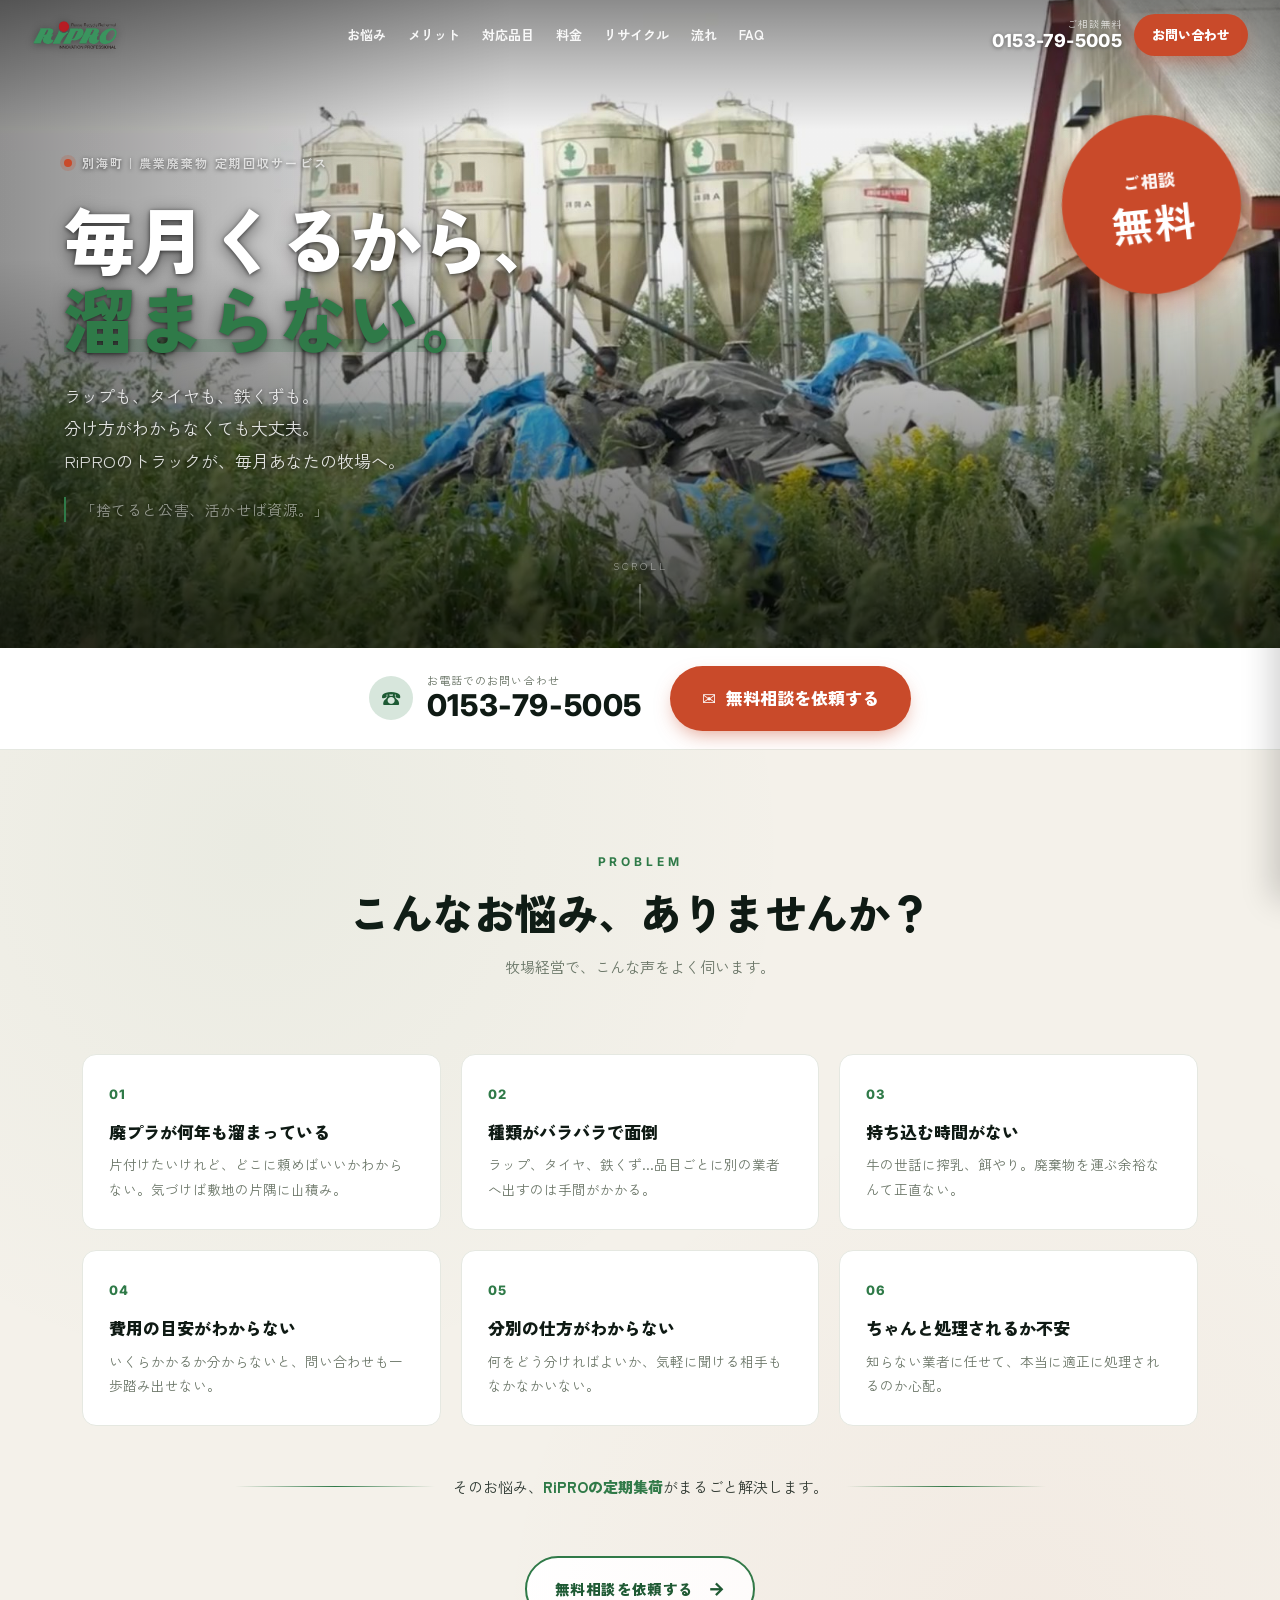
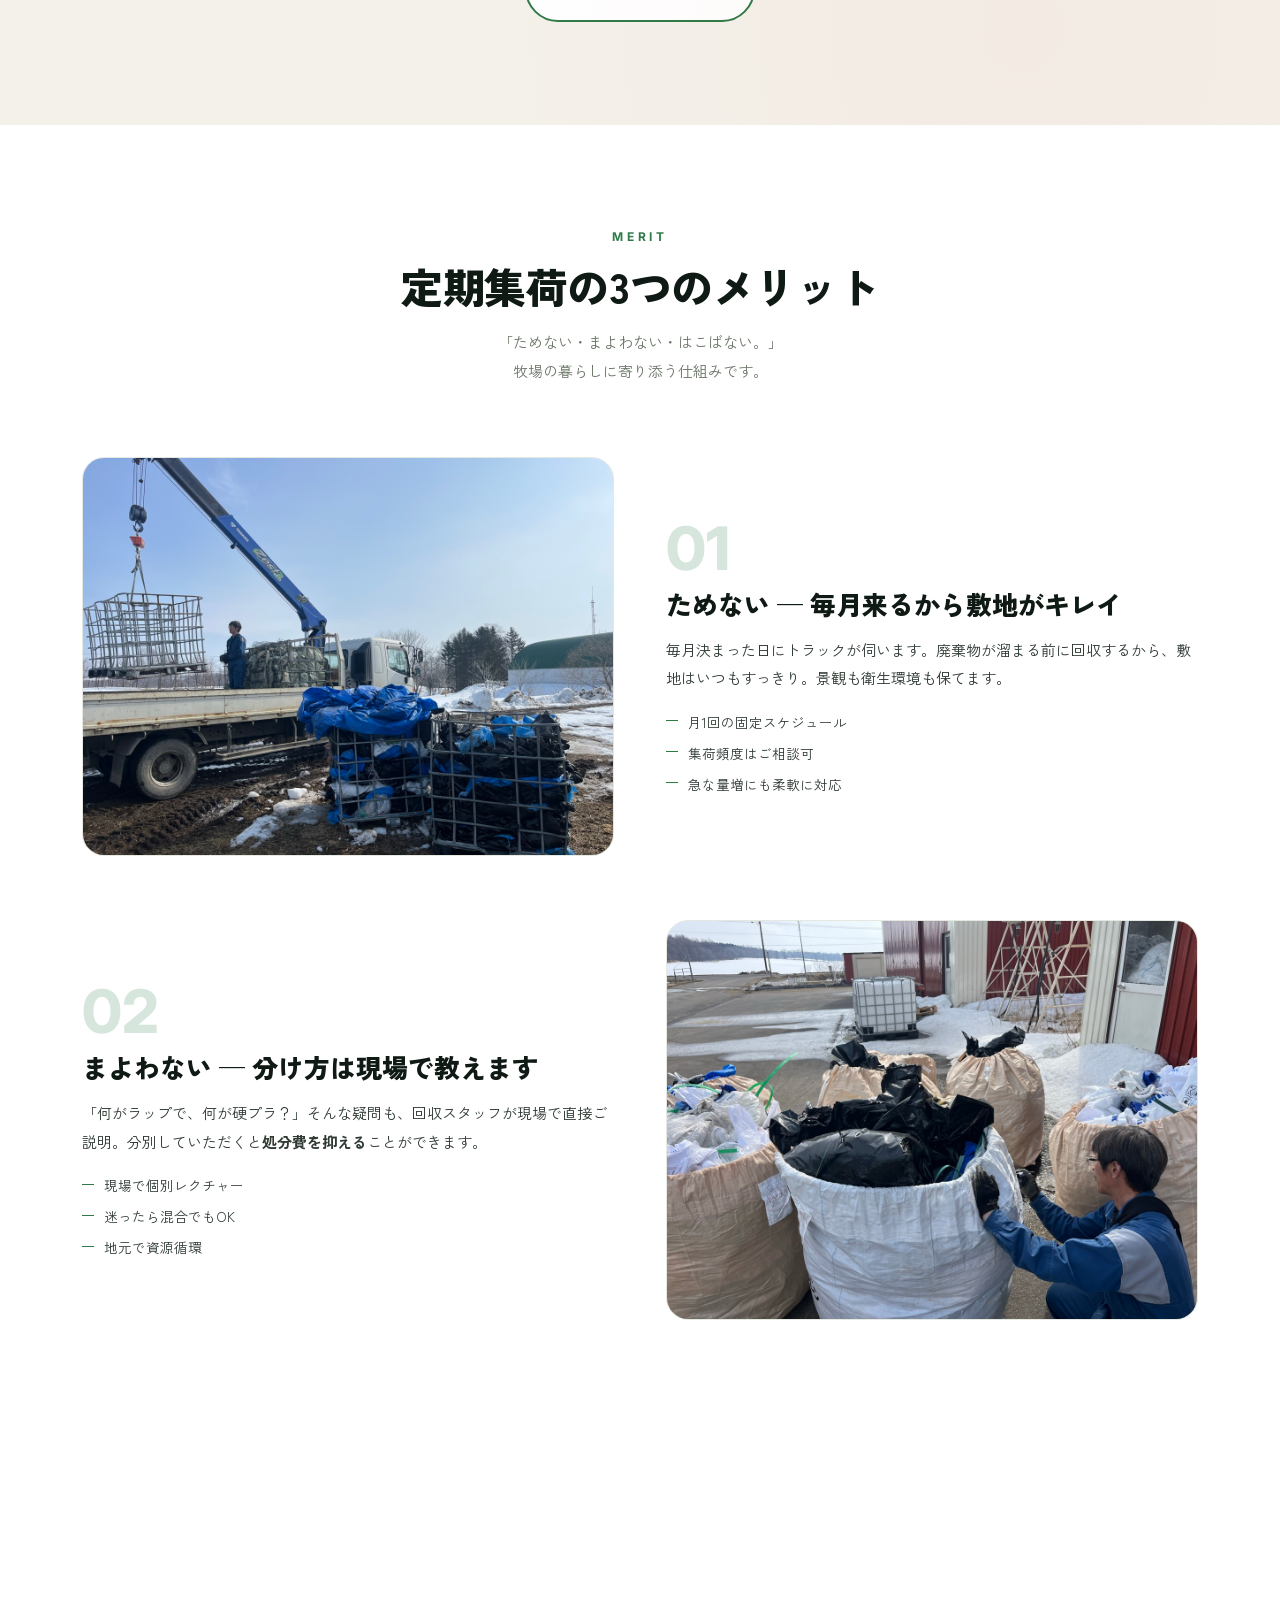
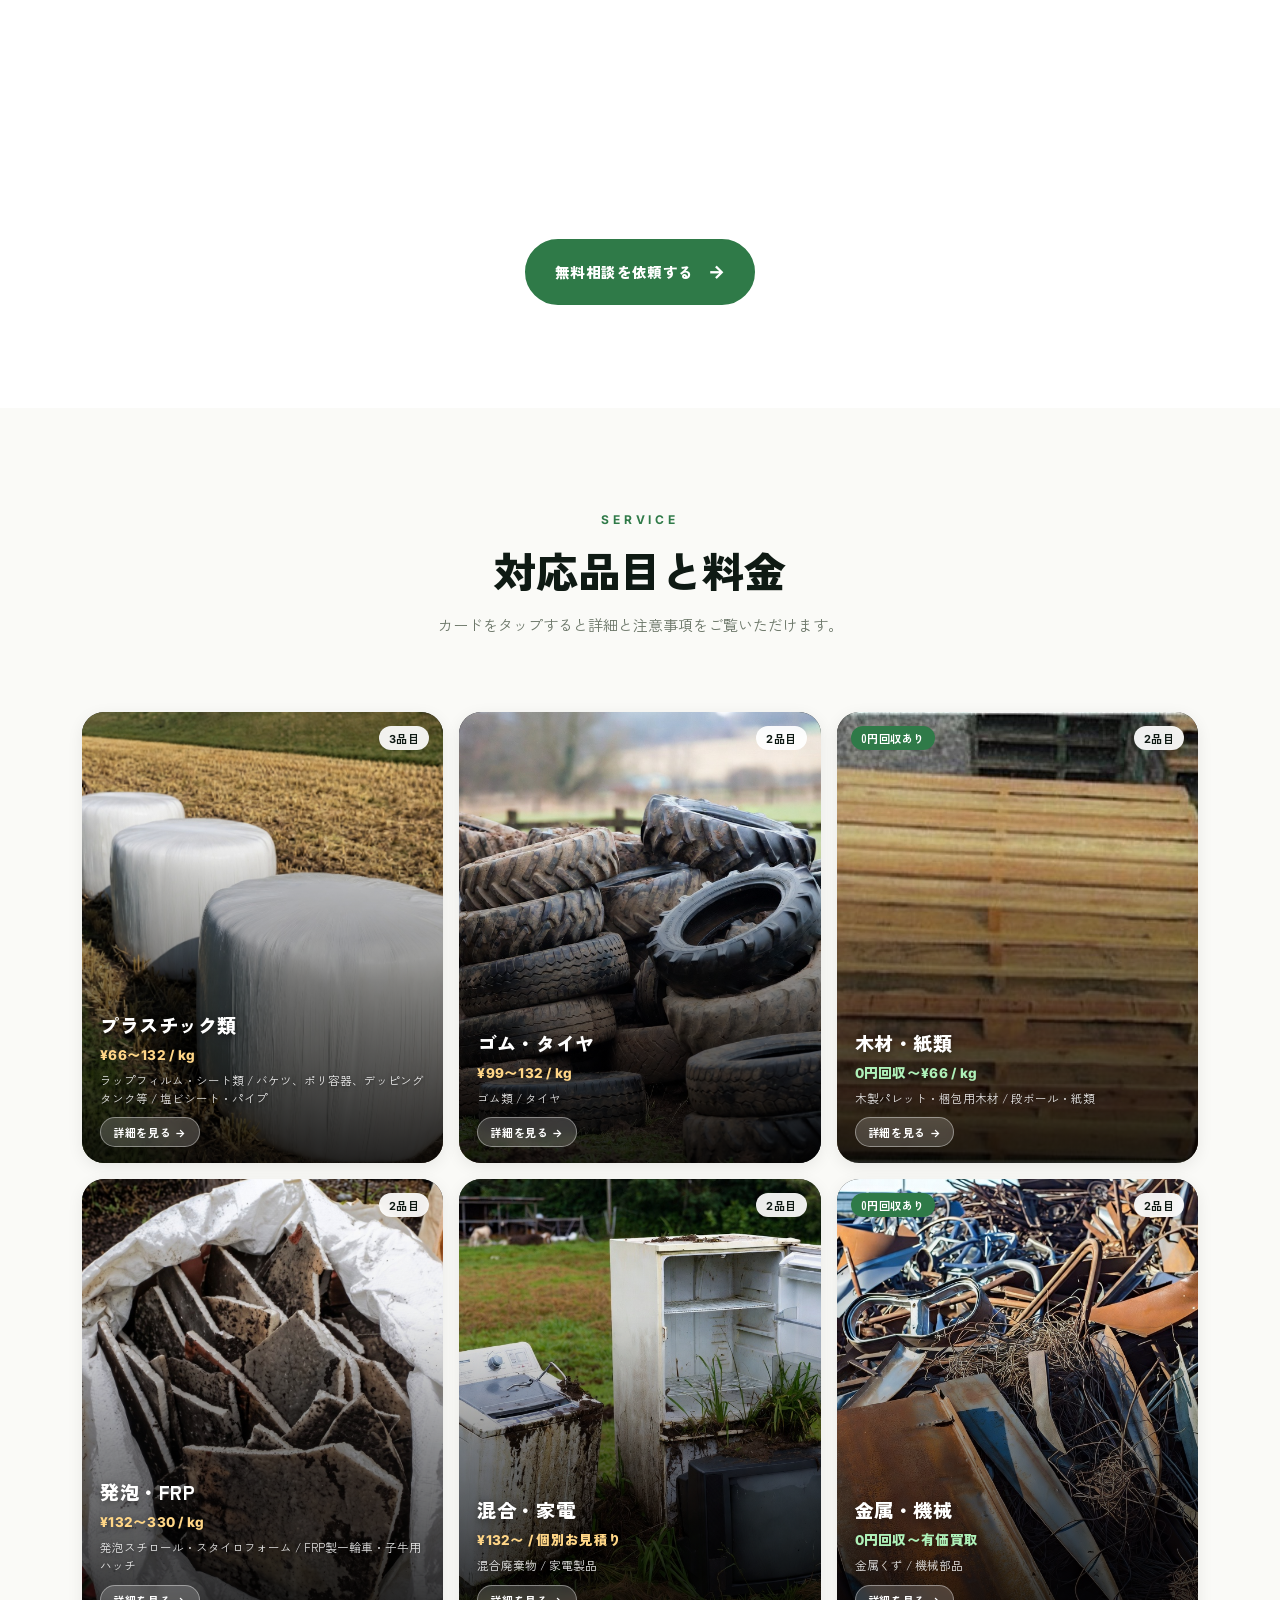
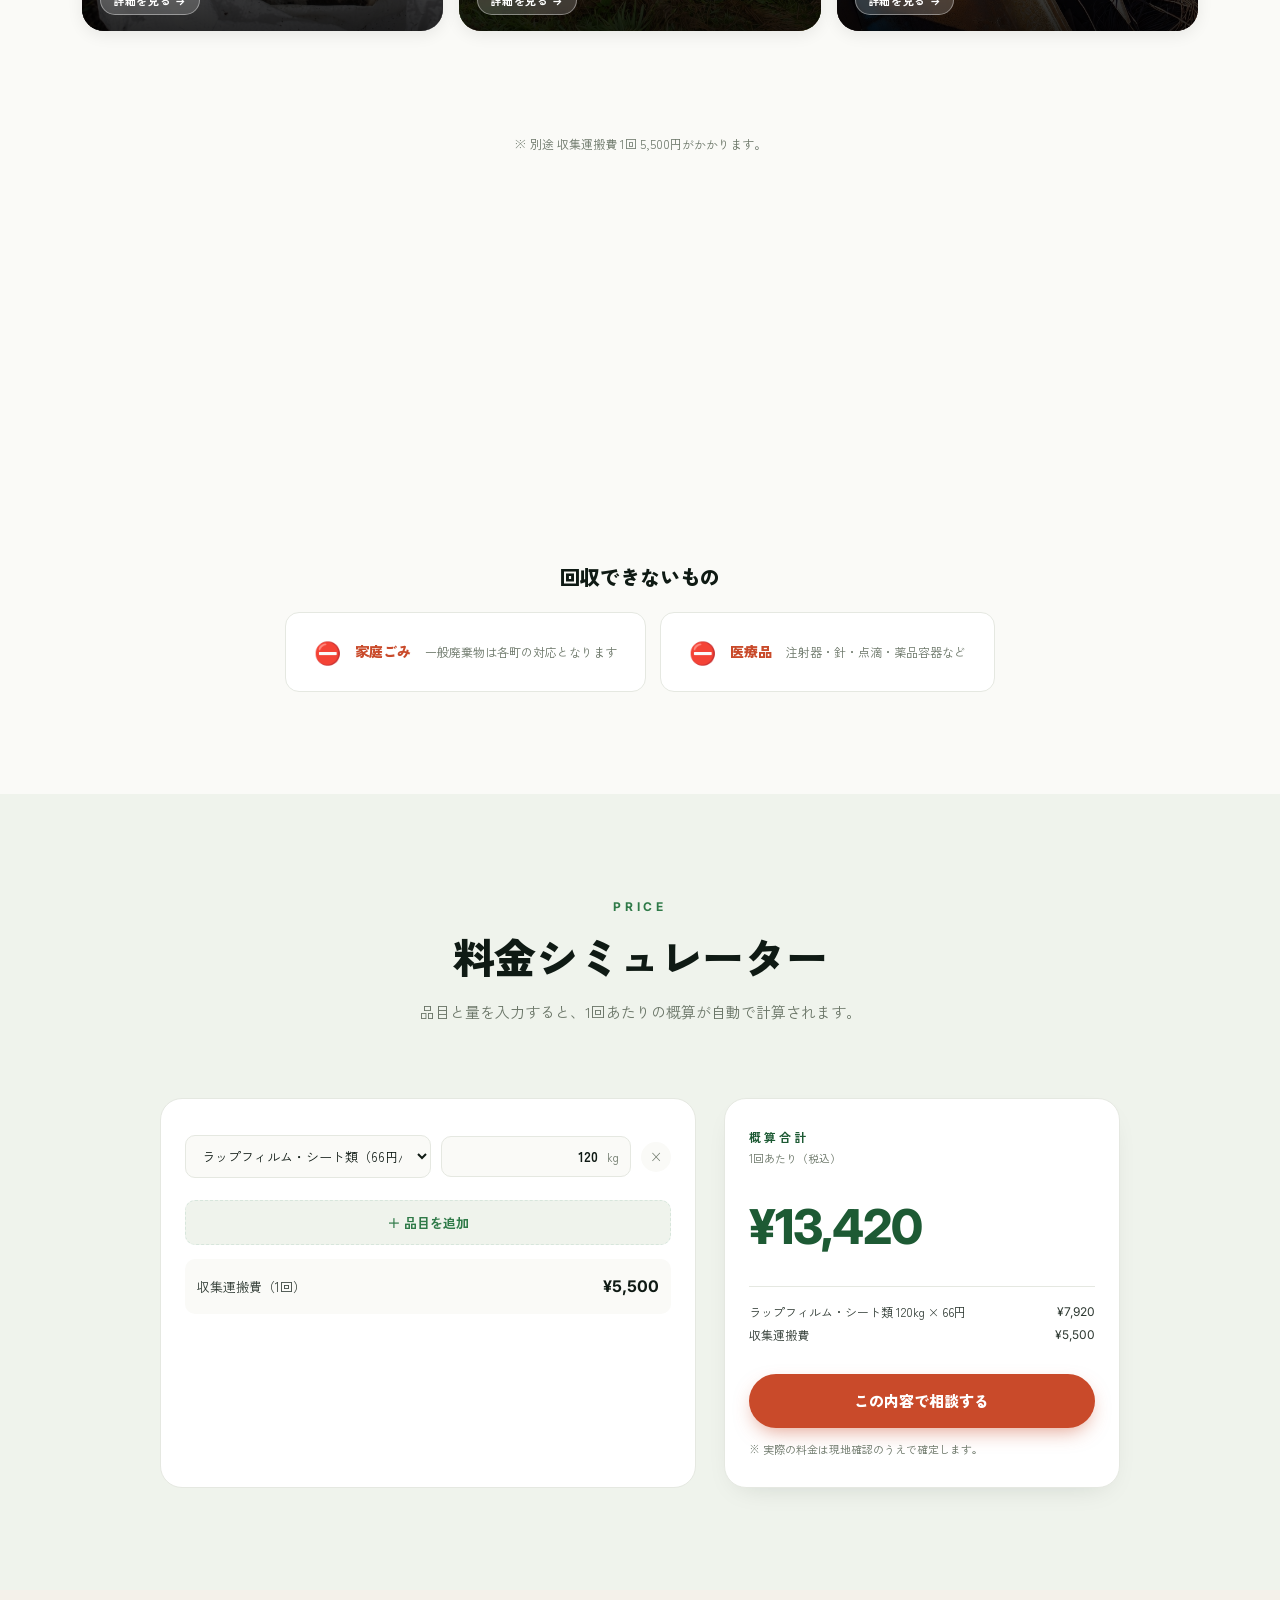
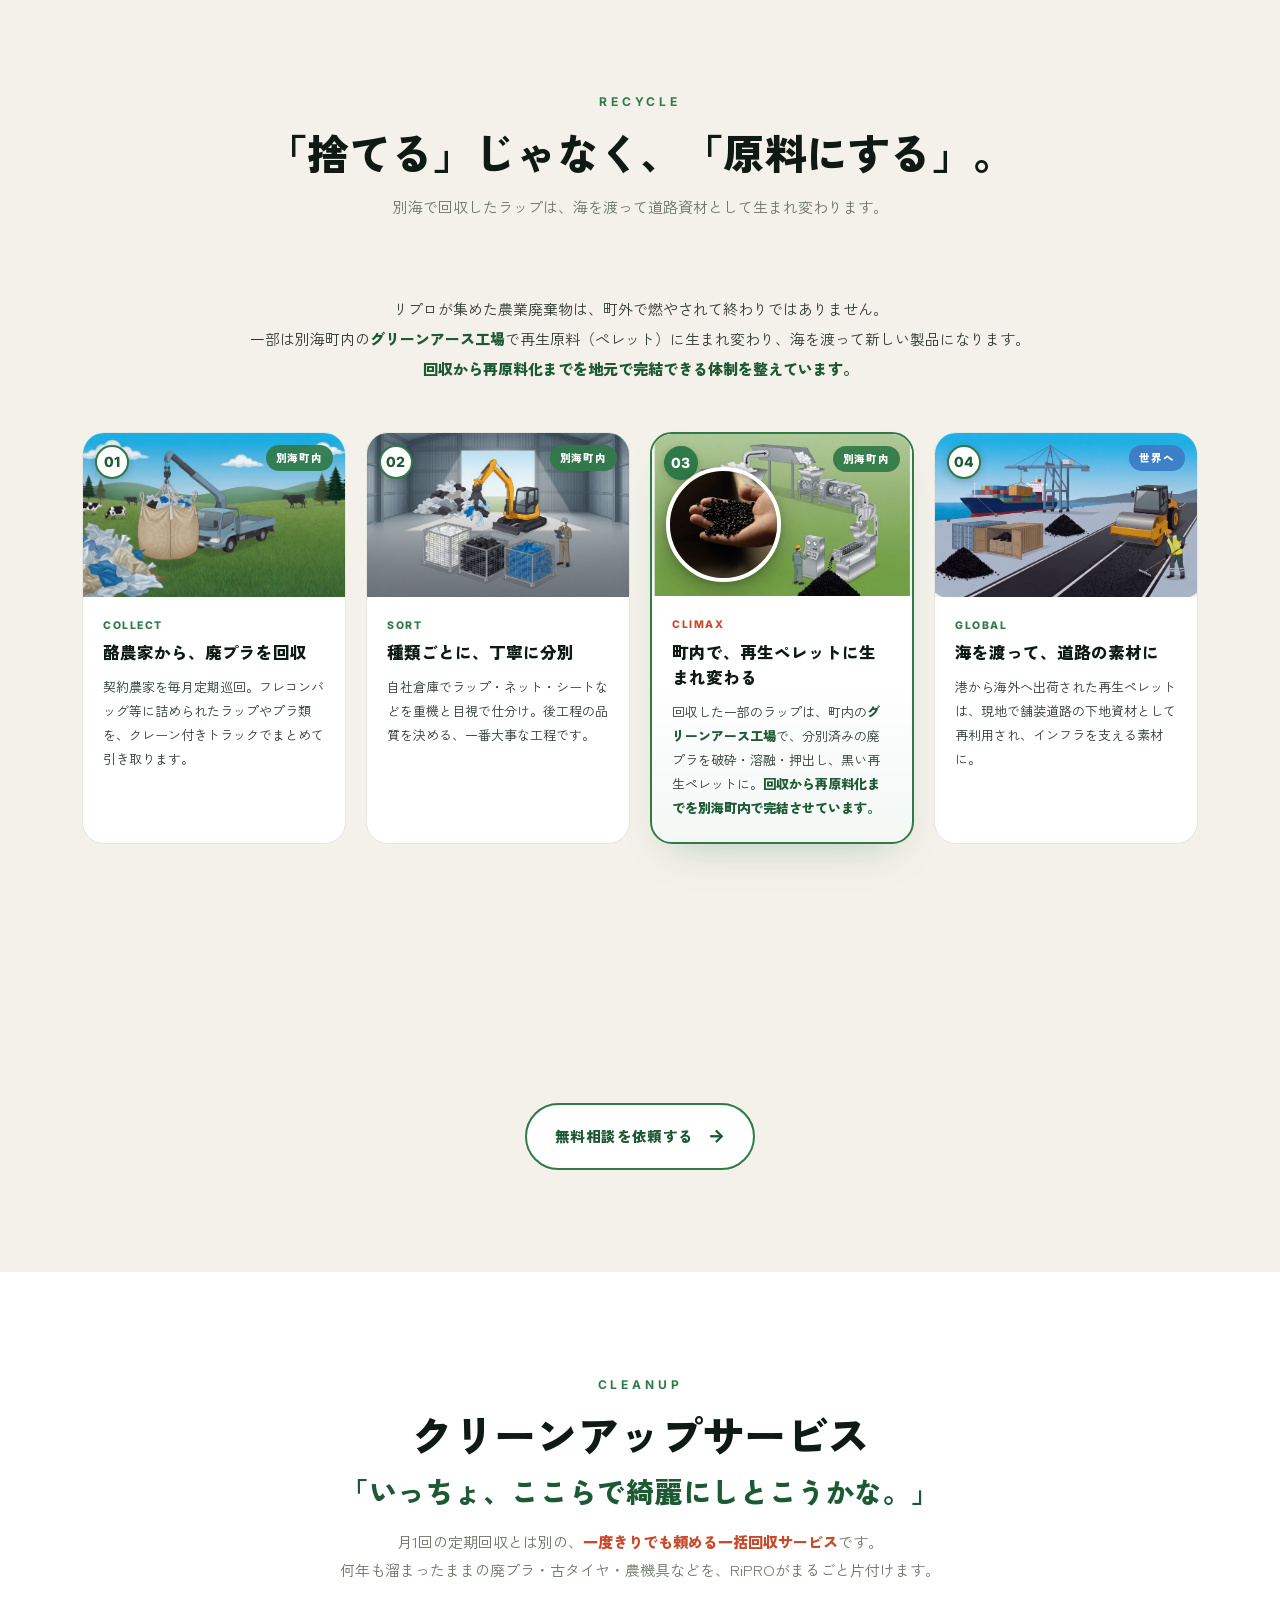
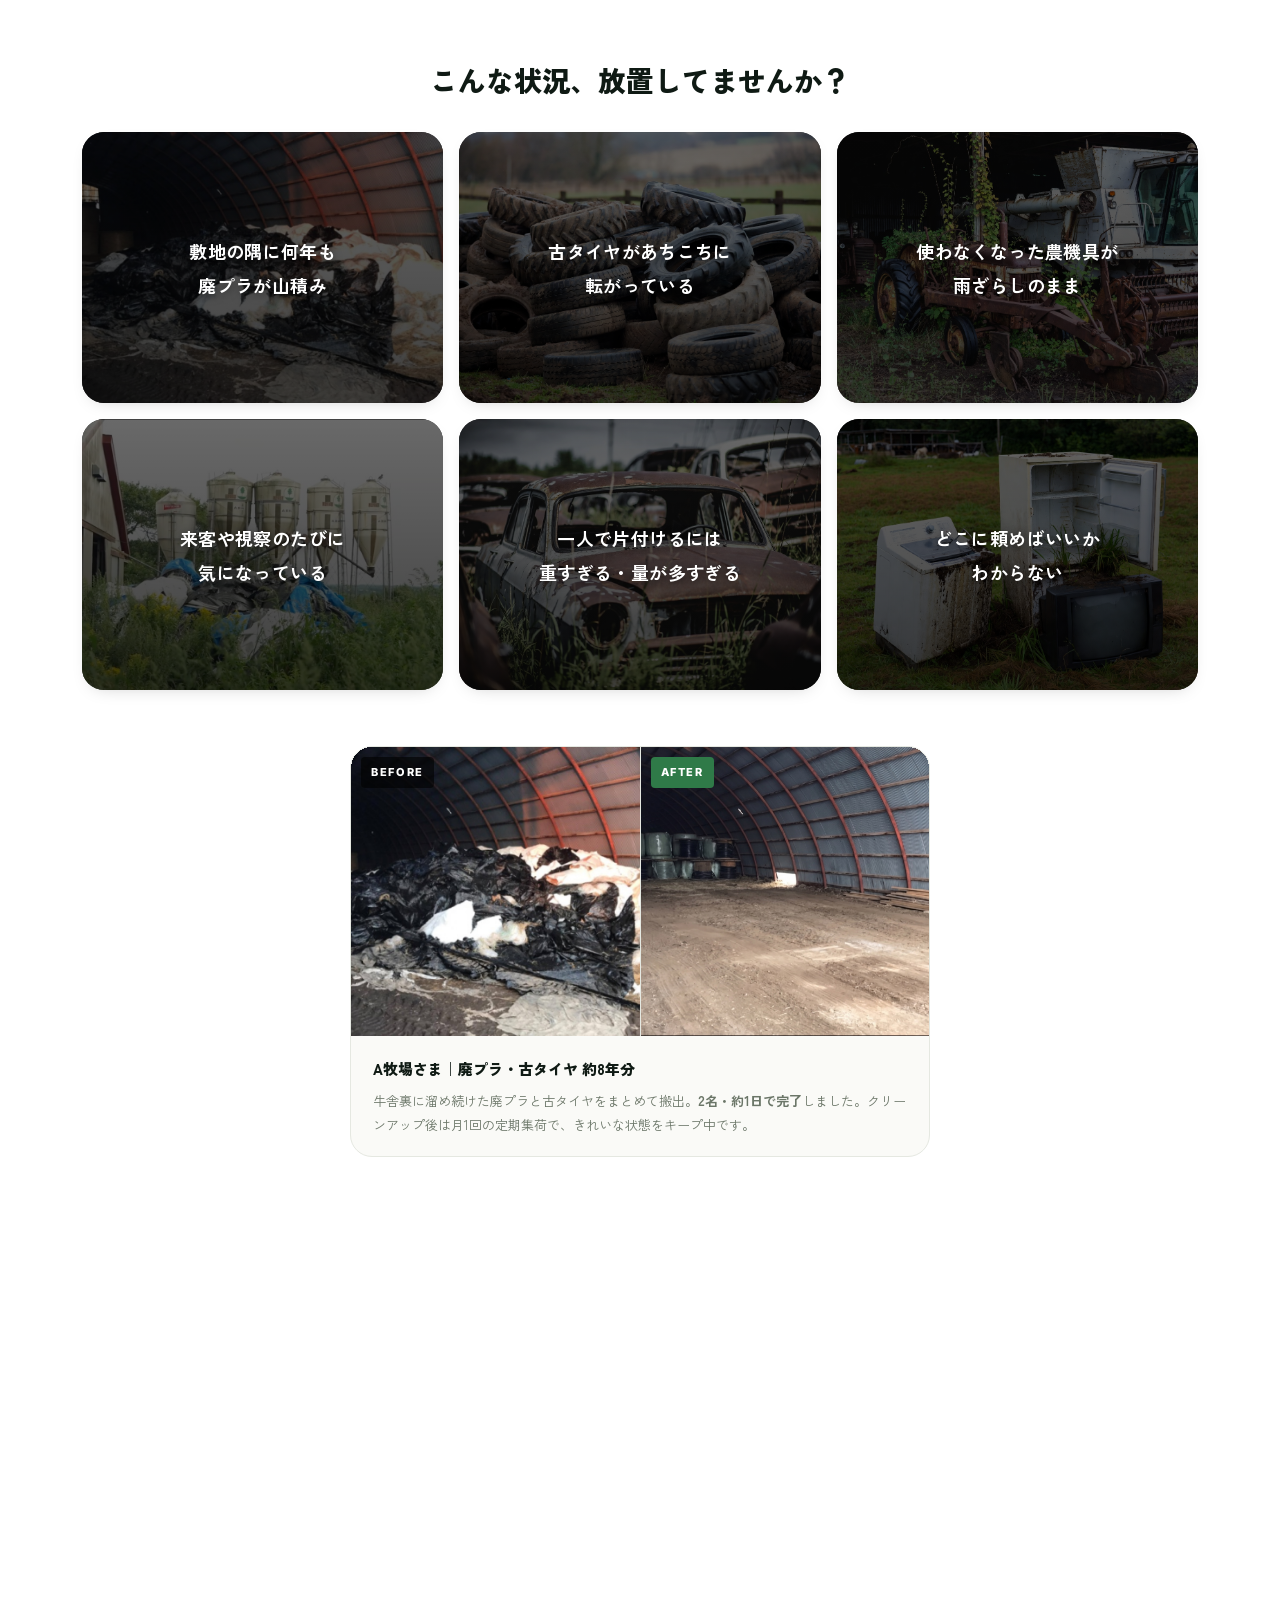
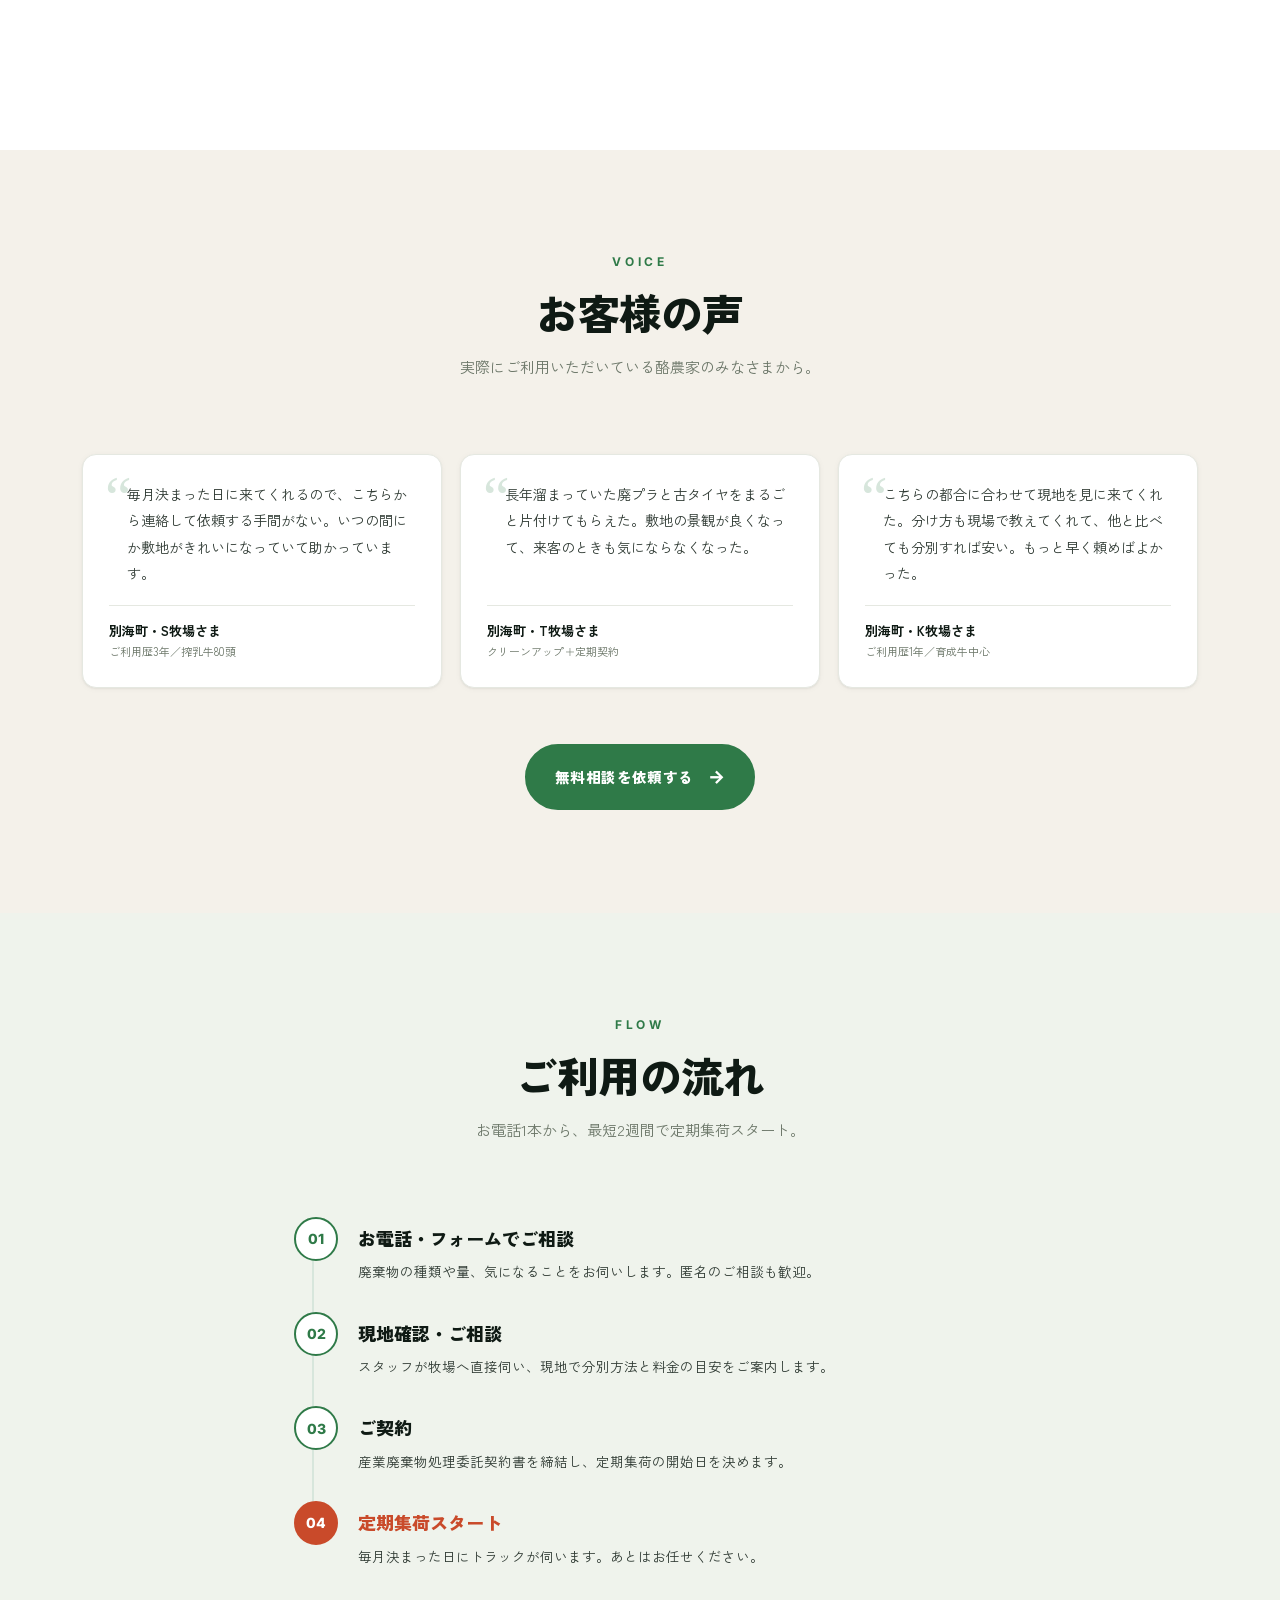
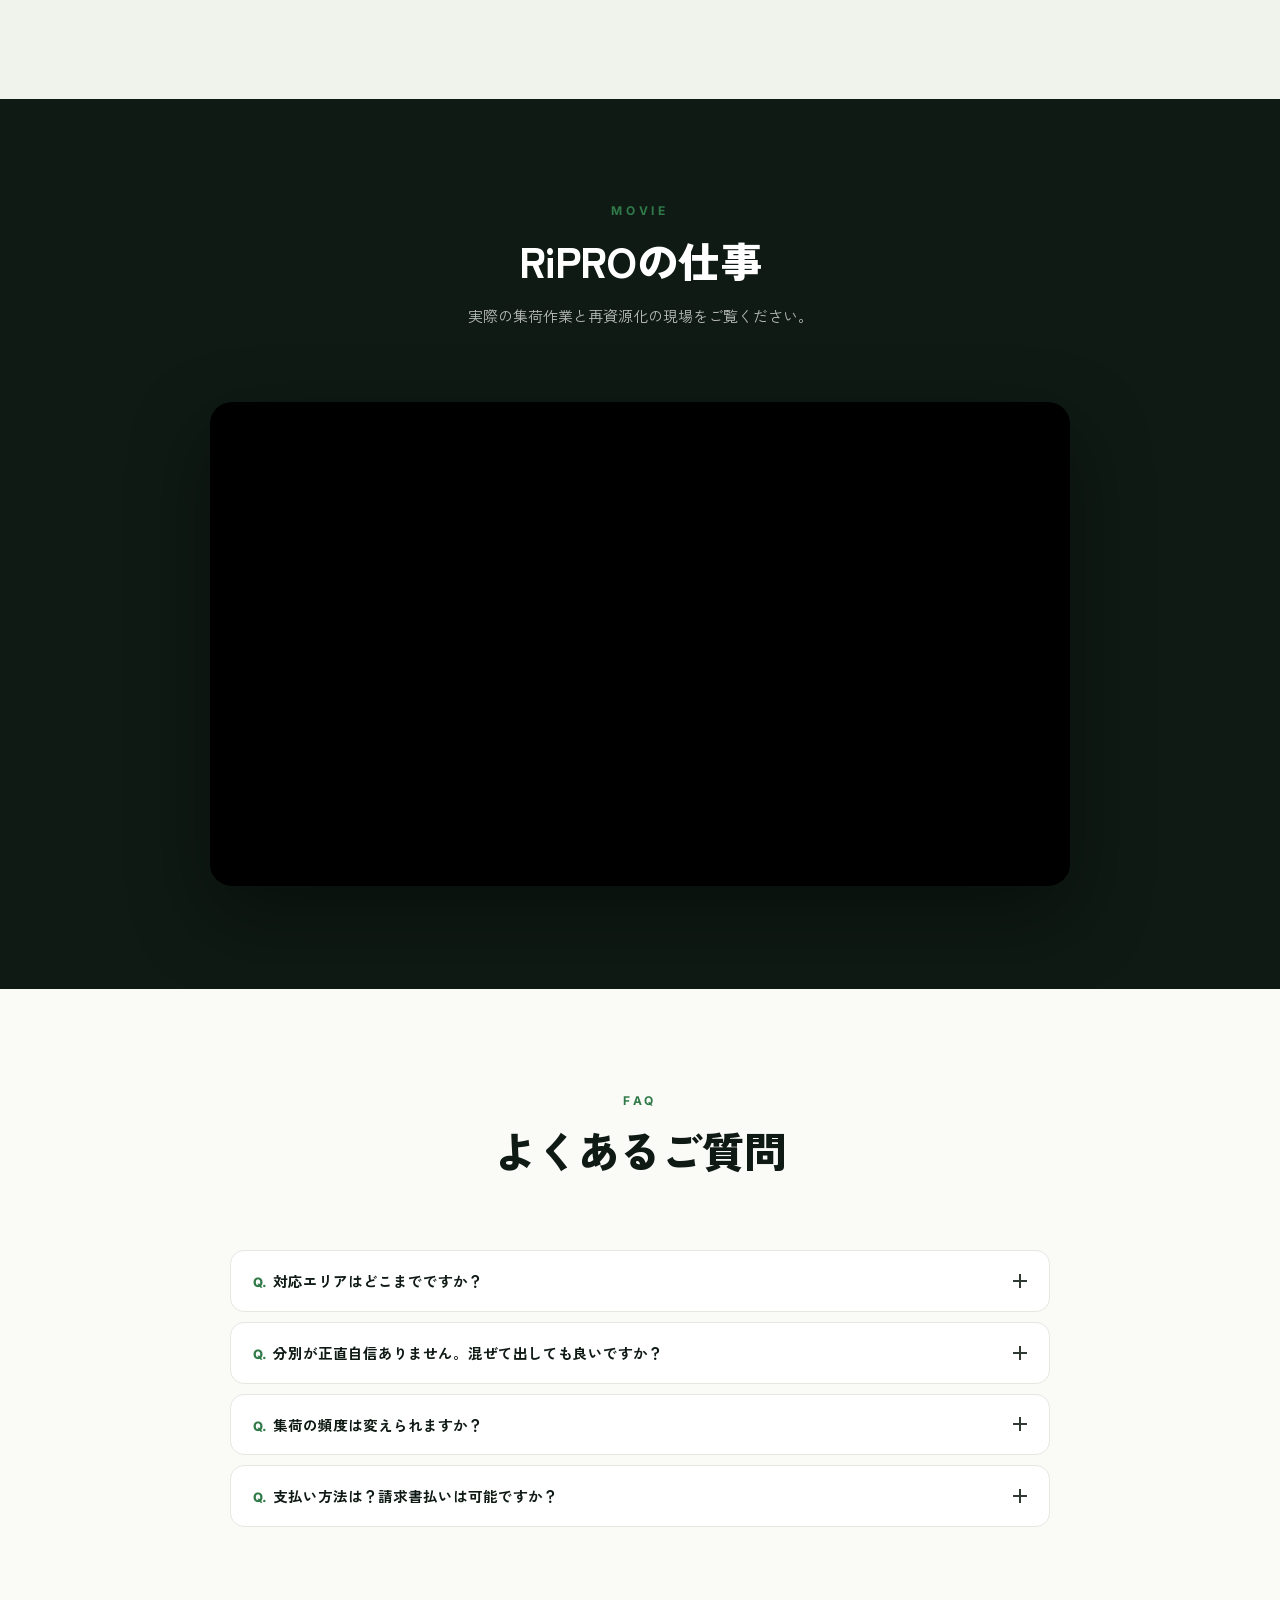
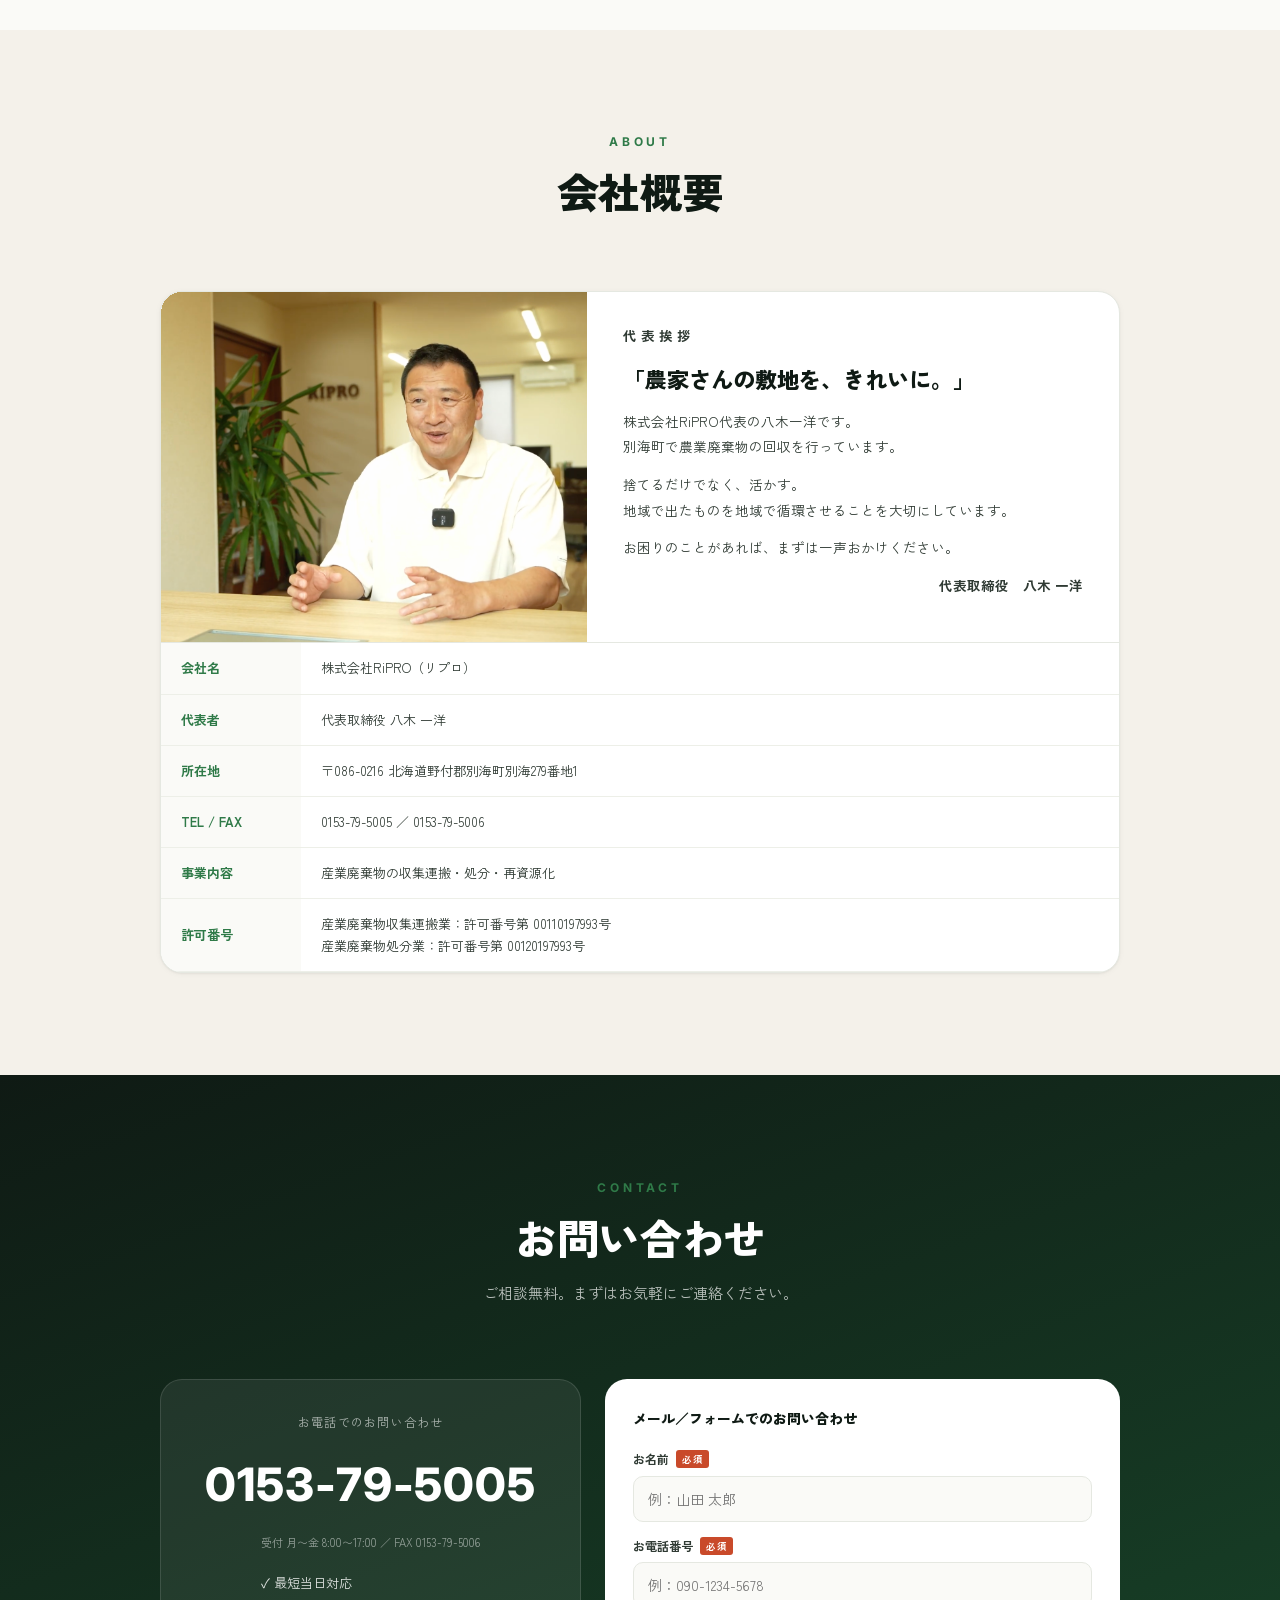
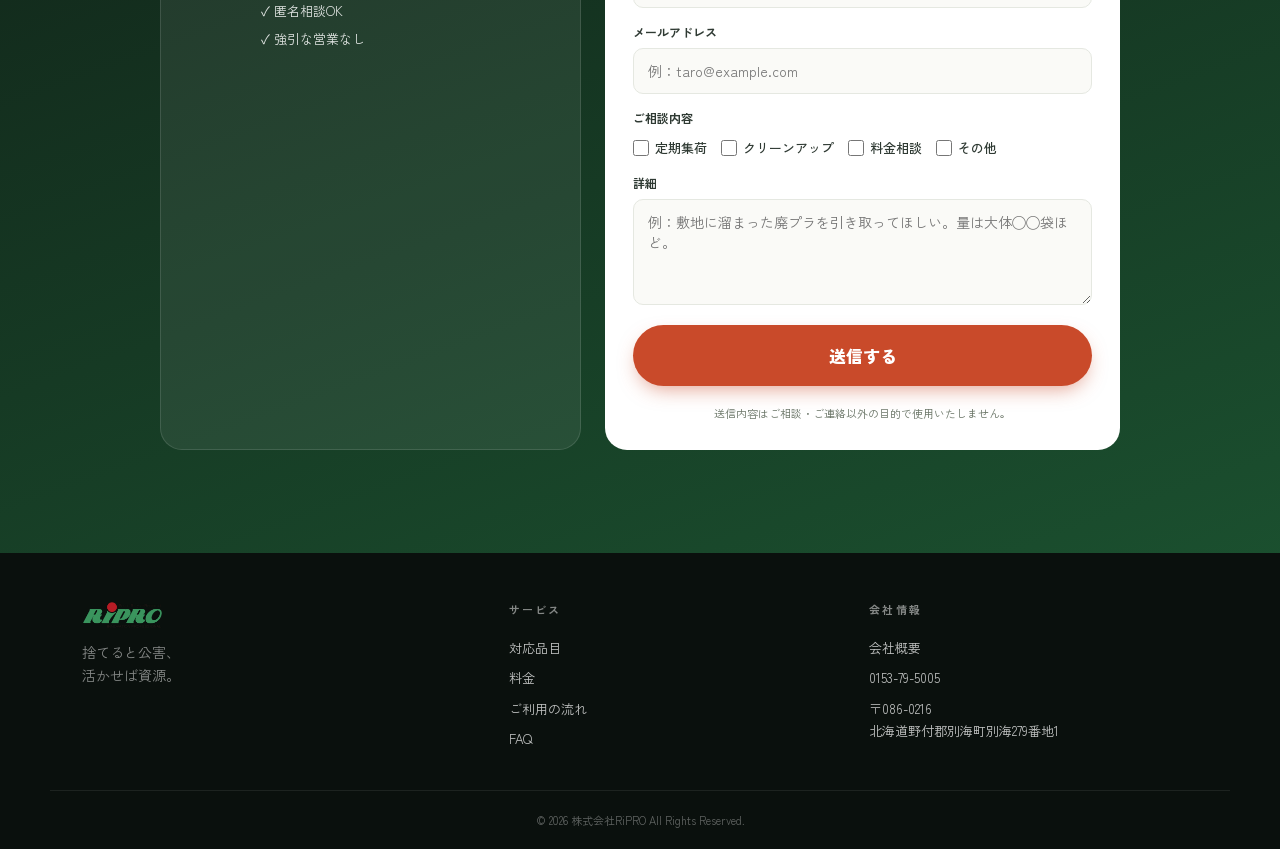
==== commit a0e04f51: "sync: ripro-project@10f7306" ====
--- a/index.html
+++ b/index.html
@@ -9,14 +9,14 @@
 <meta property="og:title" content="RiPRO｜別海町の農業廃棄物 定期回収サービス">
 <meta property="og:description" content="毎月くるから、溜まらない。ラップもタイヤも鉄くずも、まとめて定期回収。ご相談無料。">
 <meta property="og:type" content="website">
-<meta property="og:url" content="https://ripro.biz/">
-<meta property="og:image" content="https://ripro.biz/candidates/%E3%83%92%E3%83%BC%E3%83%AD%E3%83%BC.jpg">
+<meta property="og:url" content="https://okudatamiobanzai-web.github.io/ripro-hp/">
+<meta property="og:image" content="https://okudatamiobanzai-web.github.io/ripro-hp/candidates/%E3%83%92%E3%83%BC%E3%83%AD%E3%83%BC.jpg">
 <meta property="og:image:width" content="1640">
 <meta property="og:image:height" content="924">
 <meta property="og:site_name" content="RiPRO（株式会社リプロ）">
 <meta name="twitter:card" content="summary_large_image">
 <meta property="og:locale" content="ja_JP">
-<link rel="canonical" href="https://ripro.biz/">
+<link rel="canonical" href="https://okudatamiobanzai-web.github.io/ripro-hp/">
 <link rel="preconnect" href="https://fonts.googleapis.com">
 <link rel="preconnect" href="https://fonts.gstatic.com" crossorigin>
 <link rel="stylesheet" href="css/styles.css?v=16">
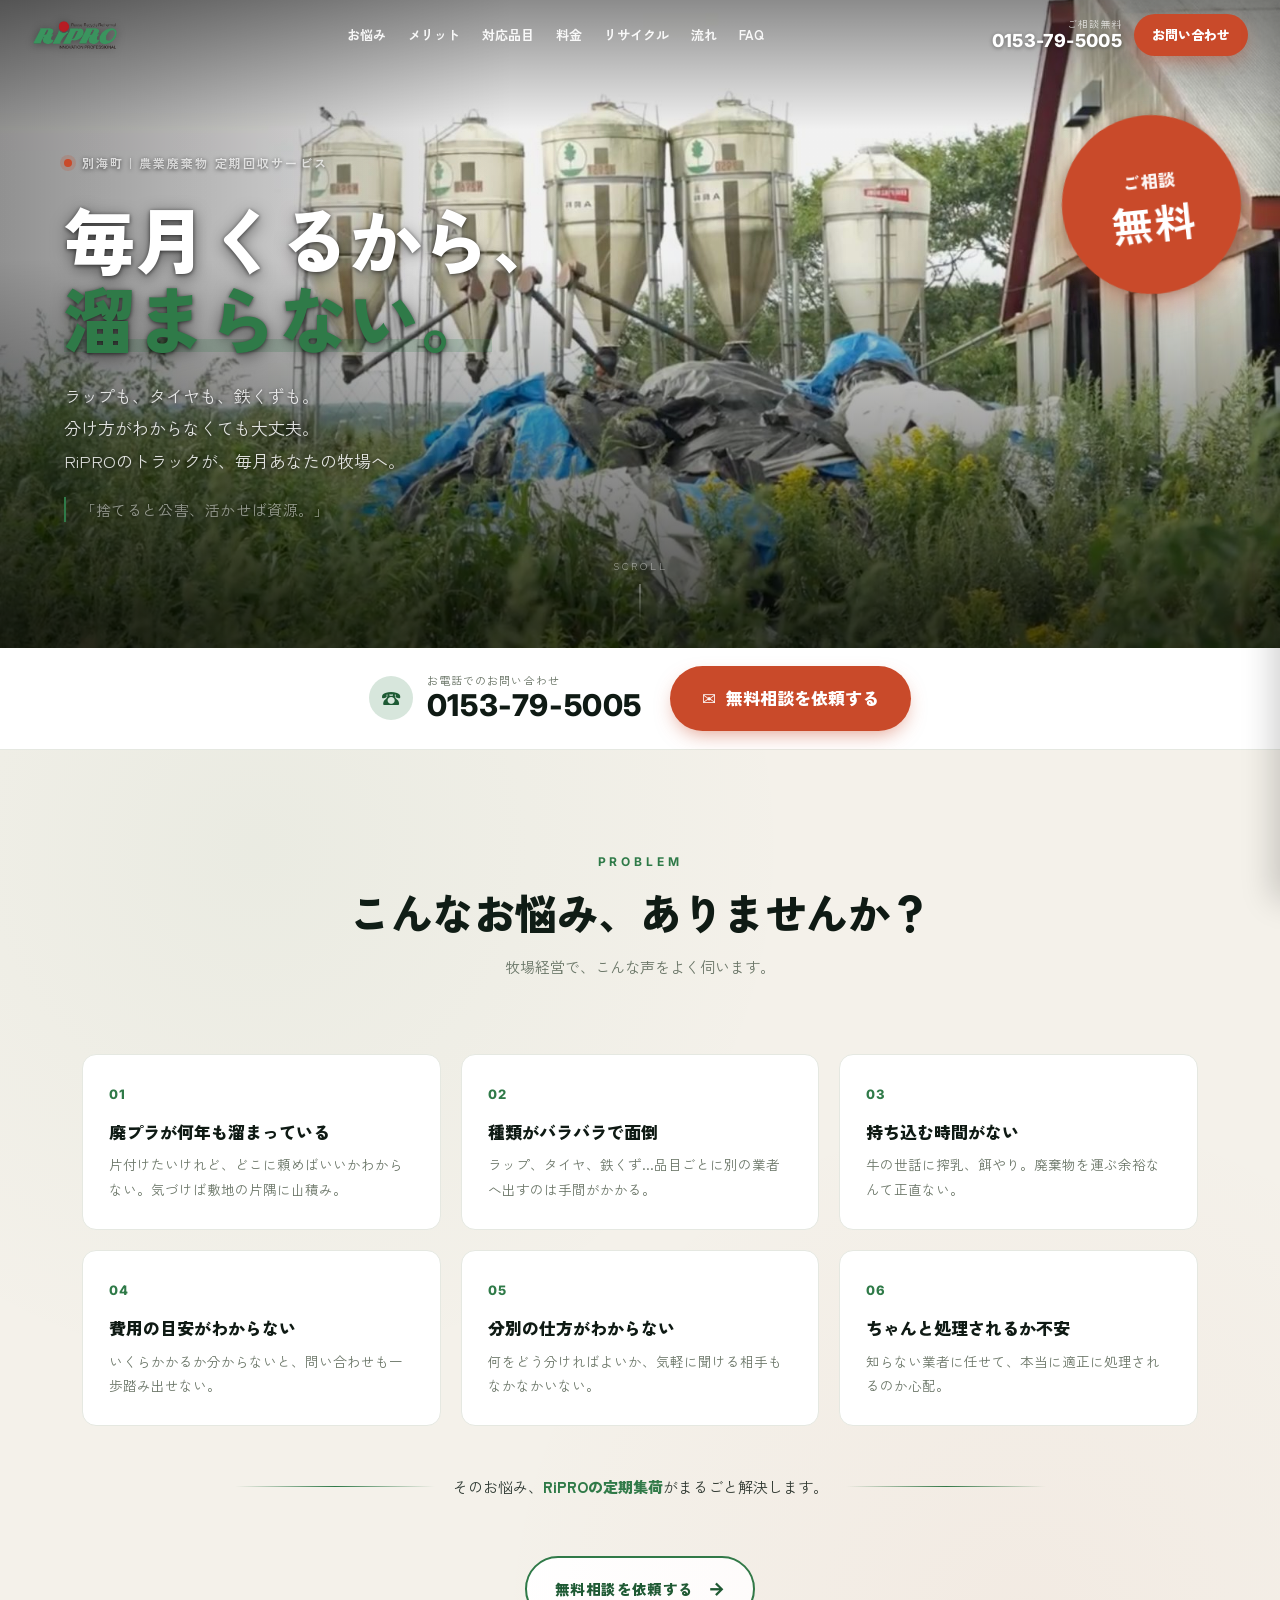
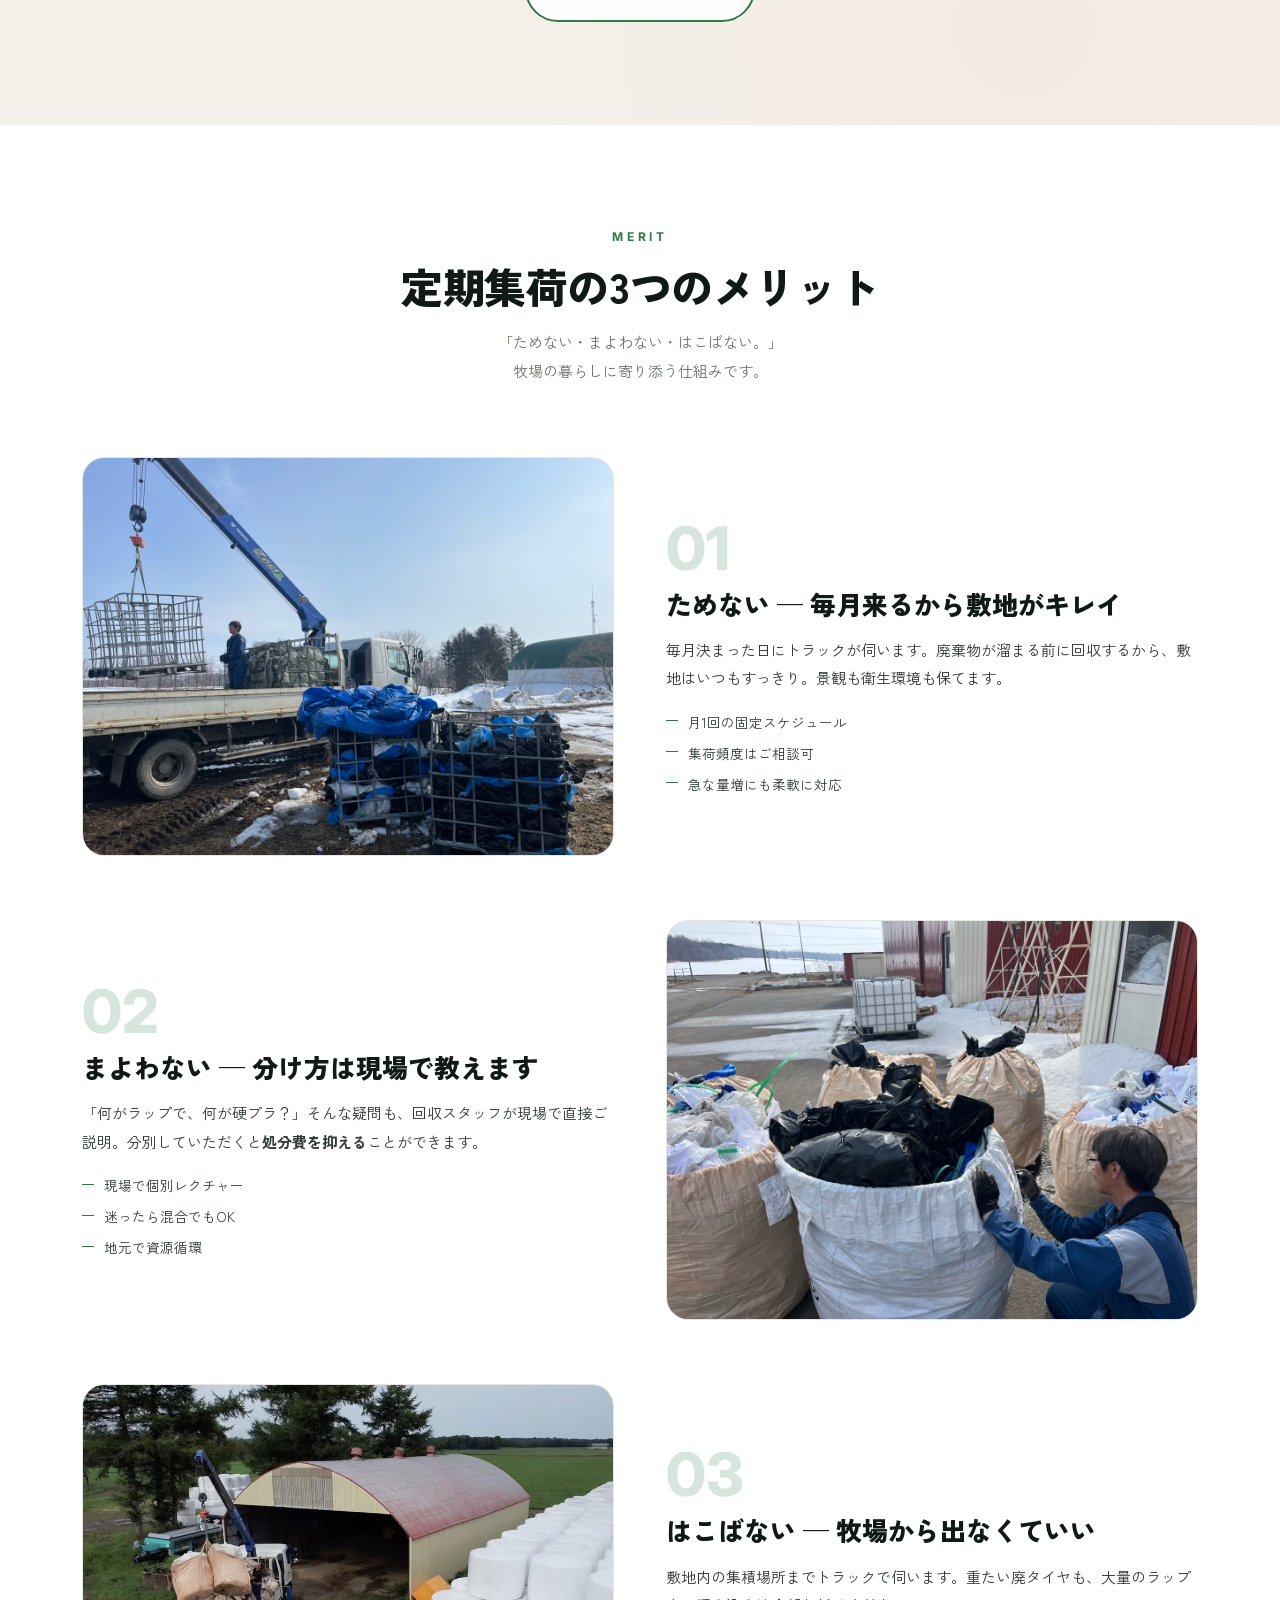
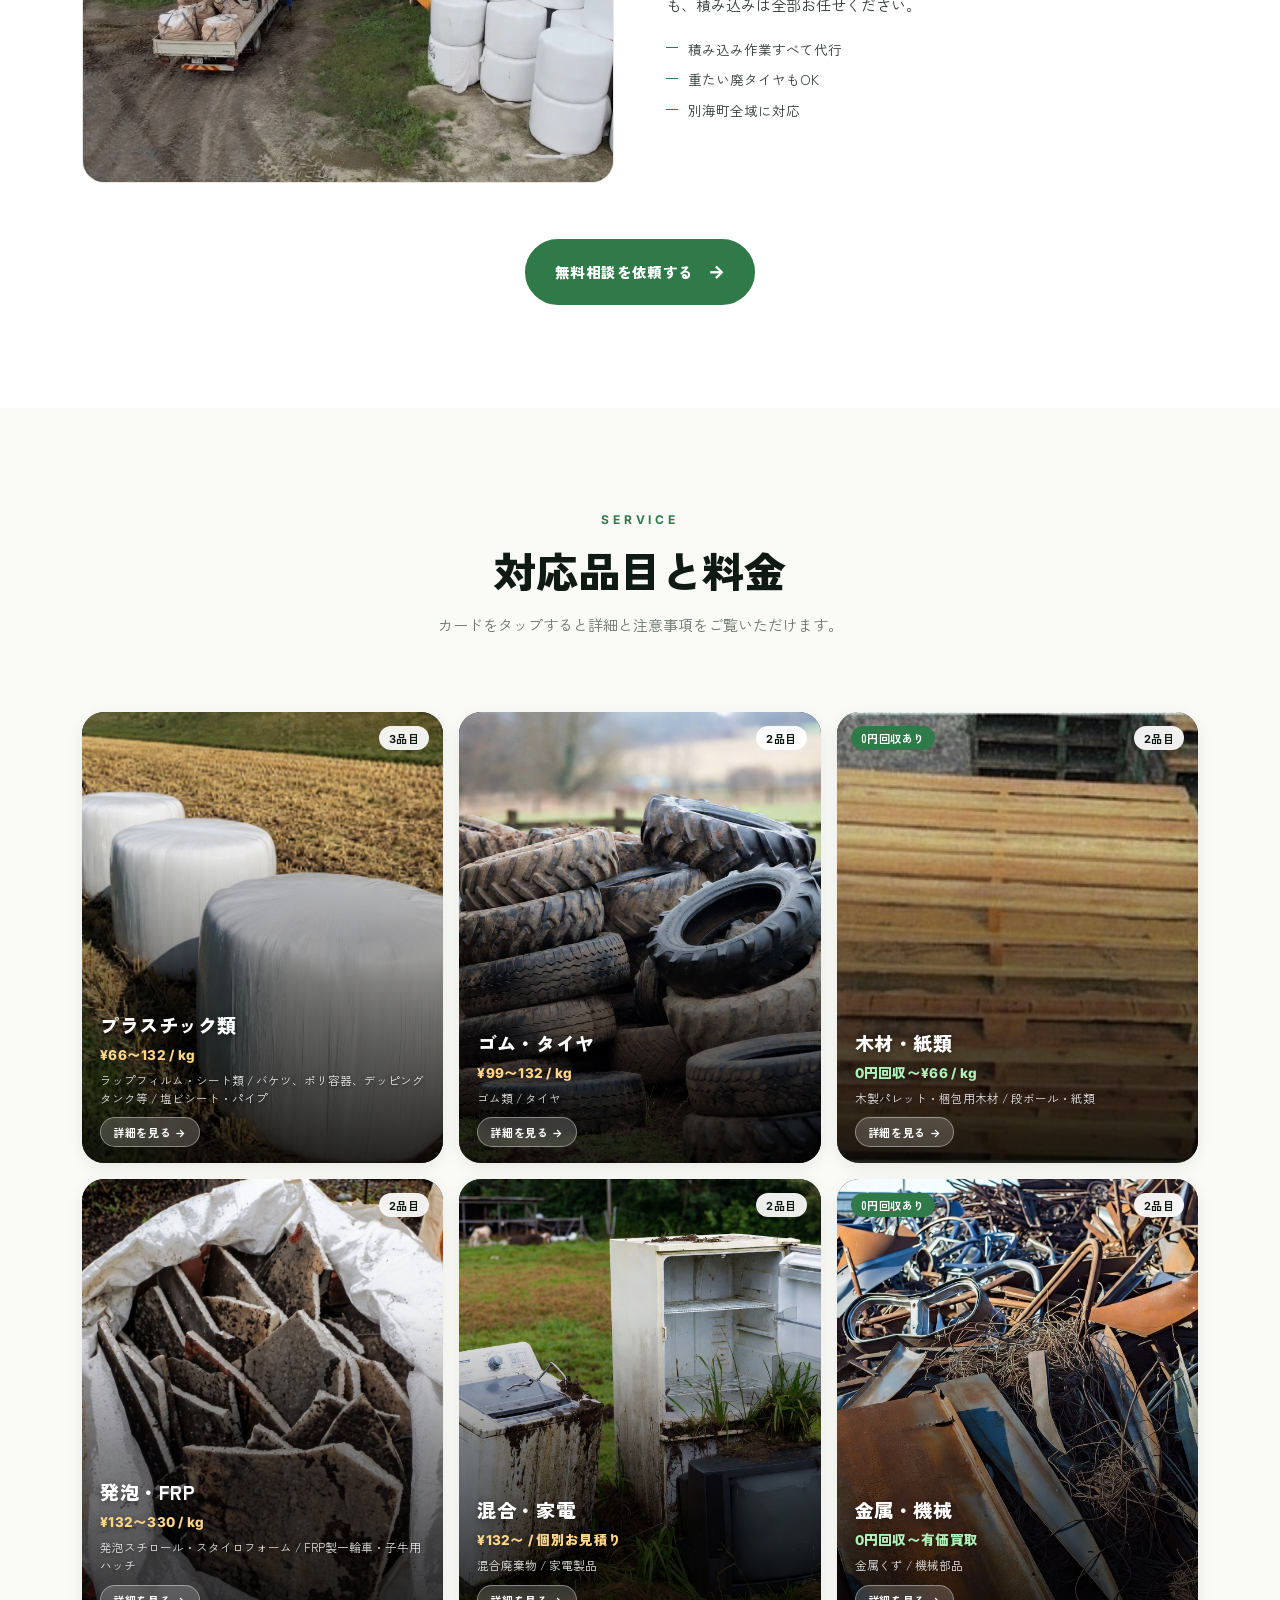
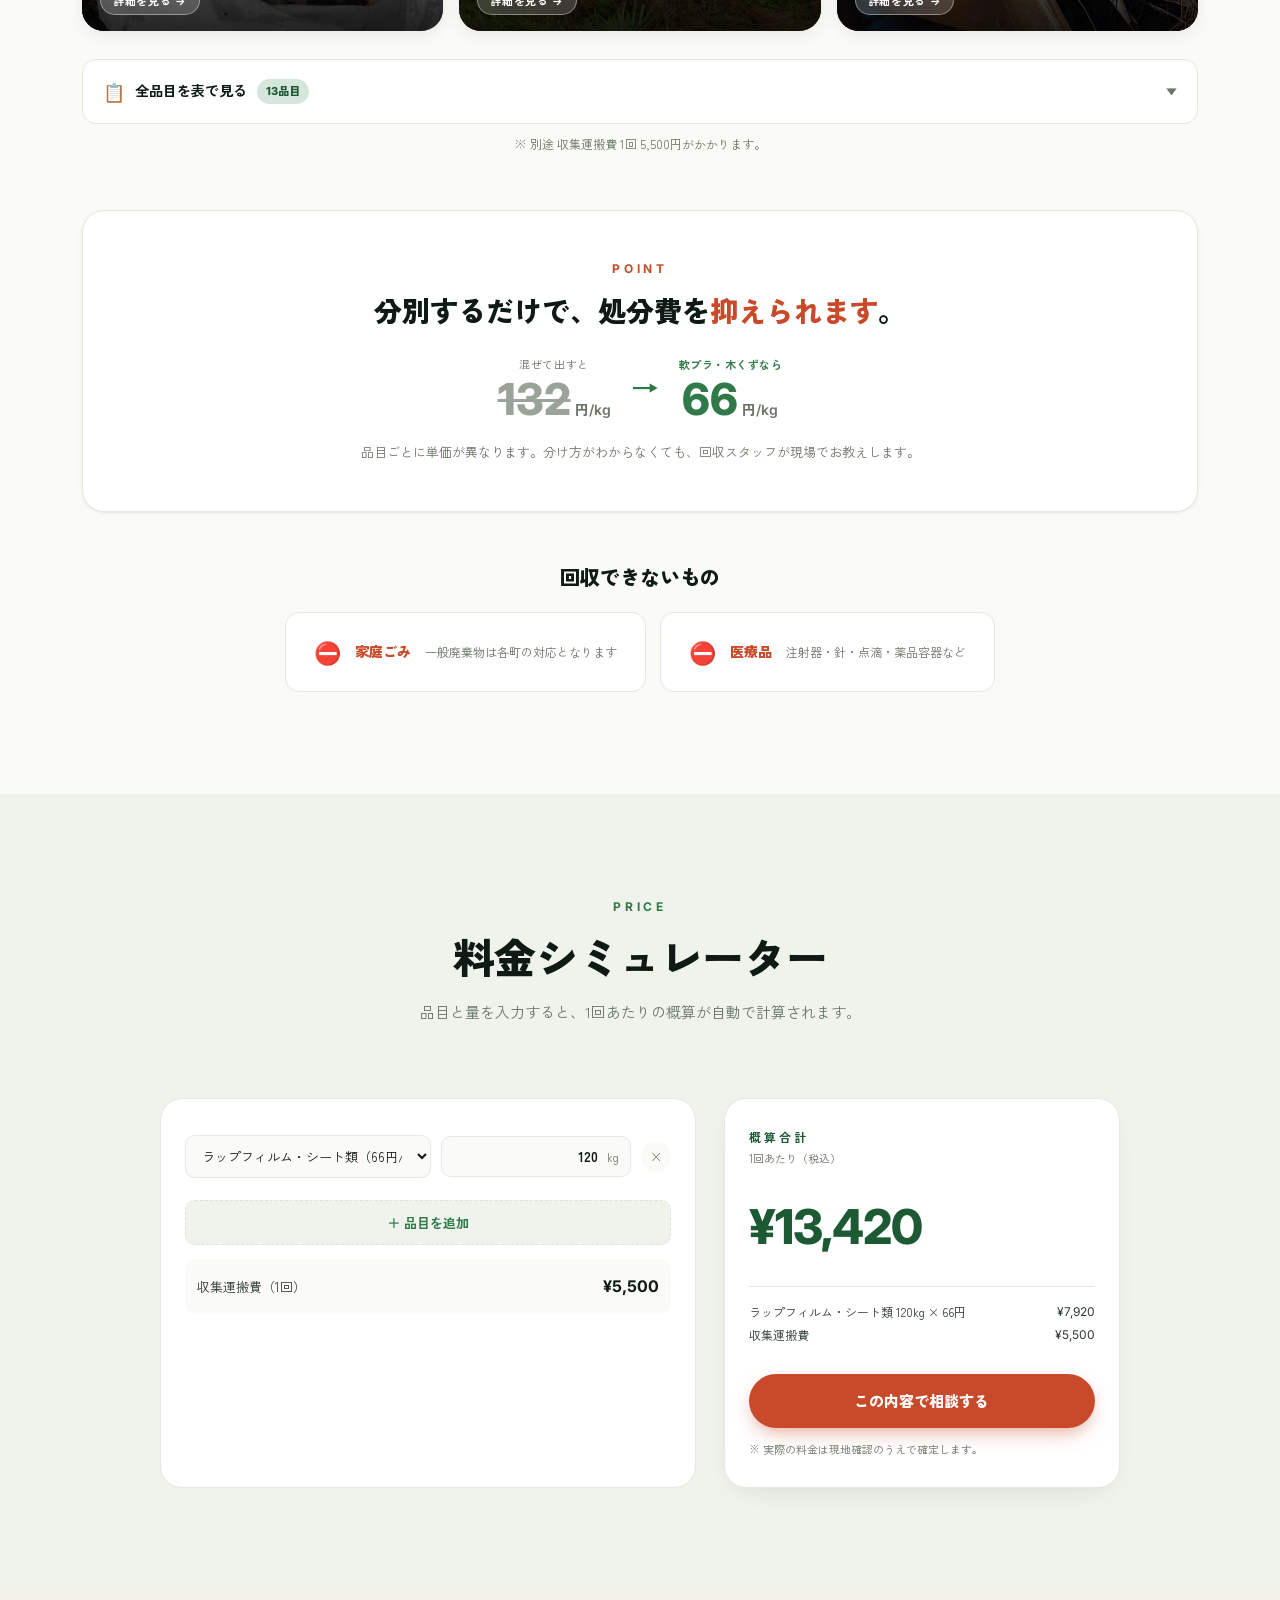
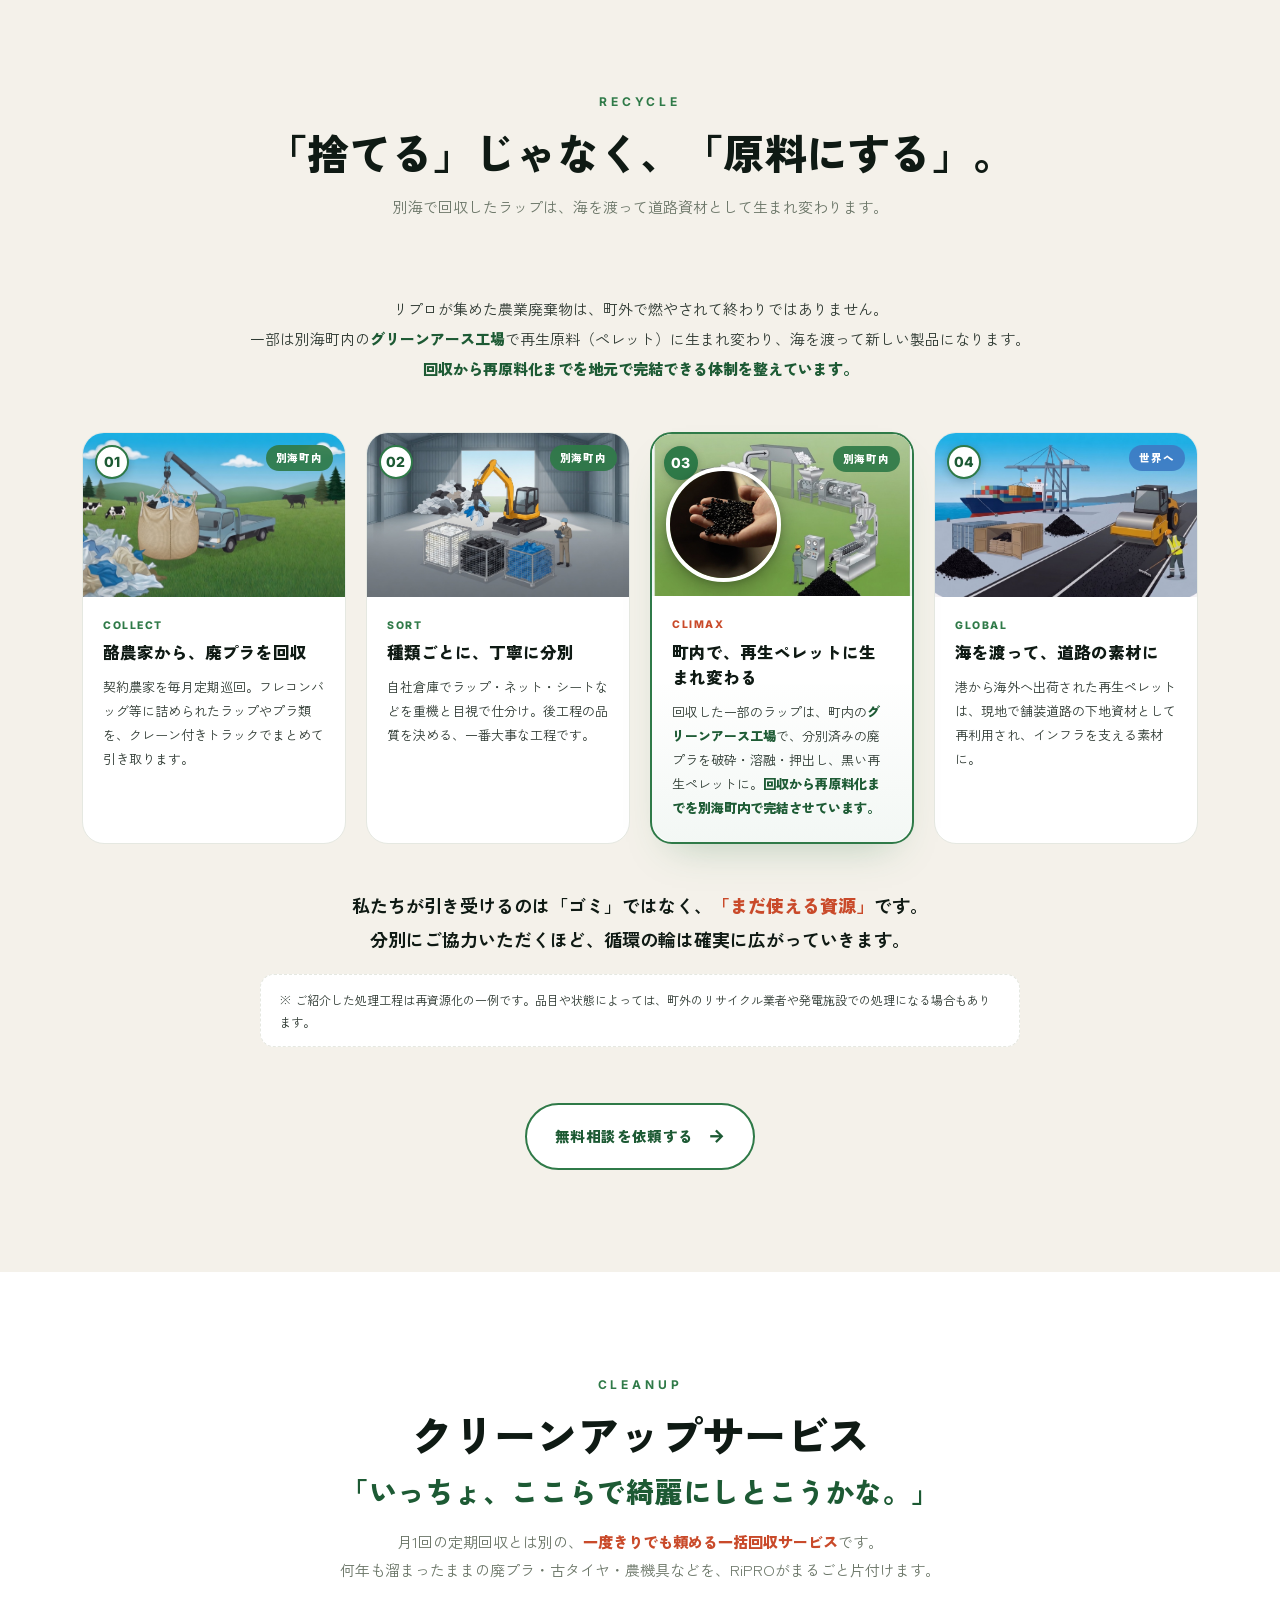
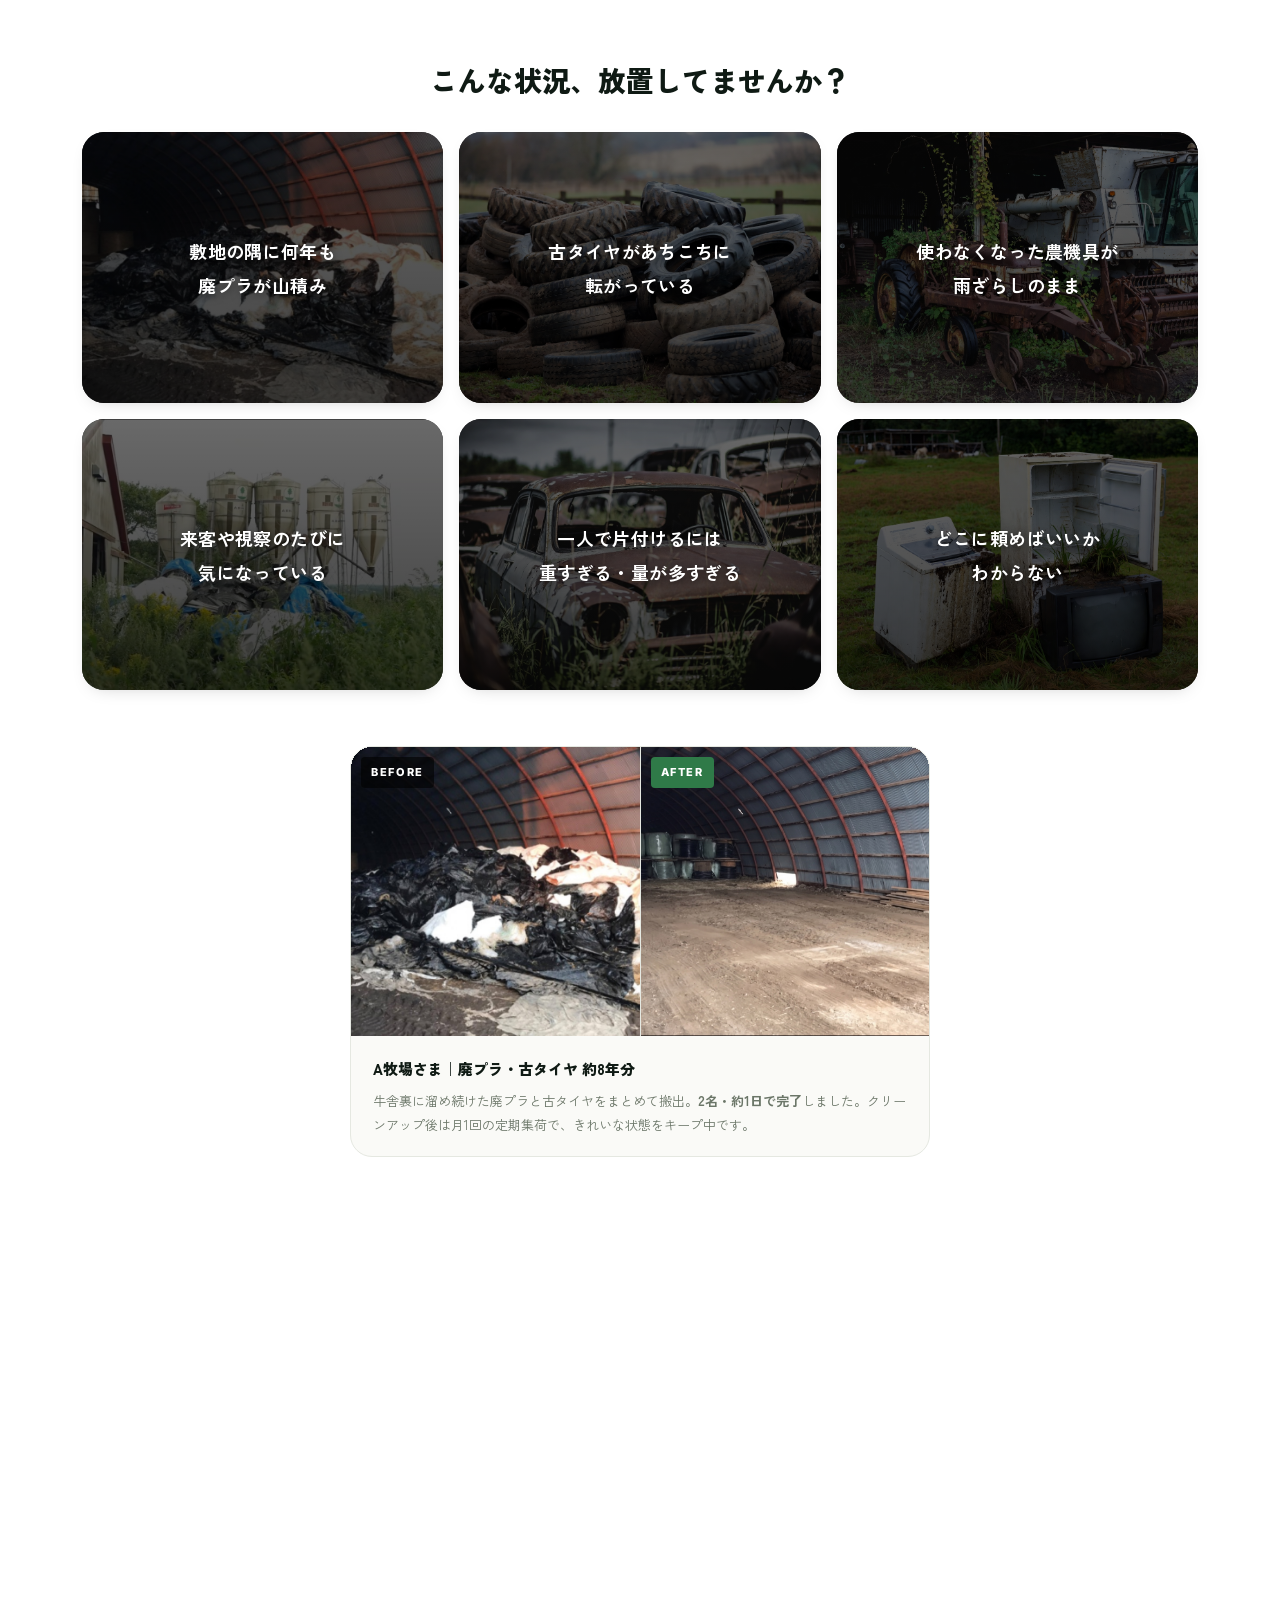
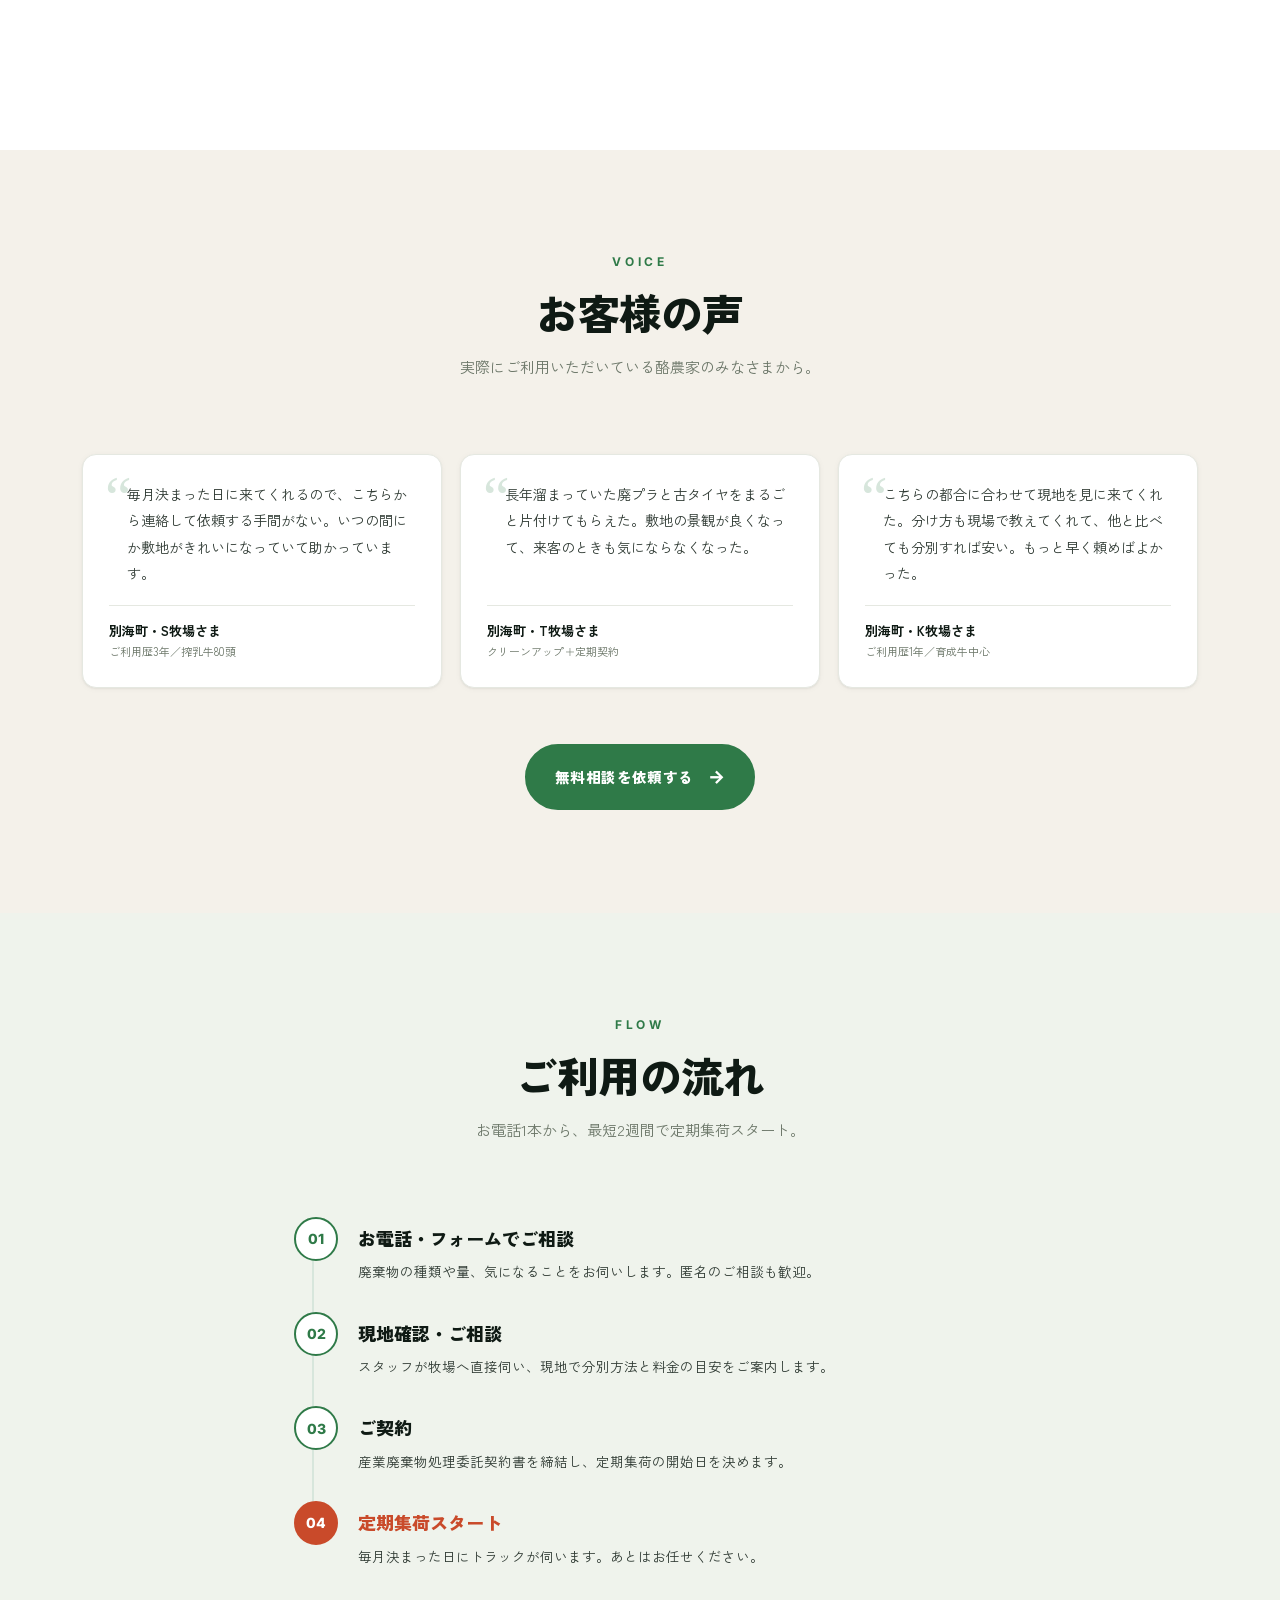
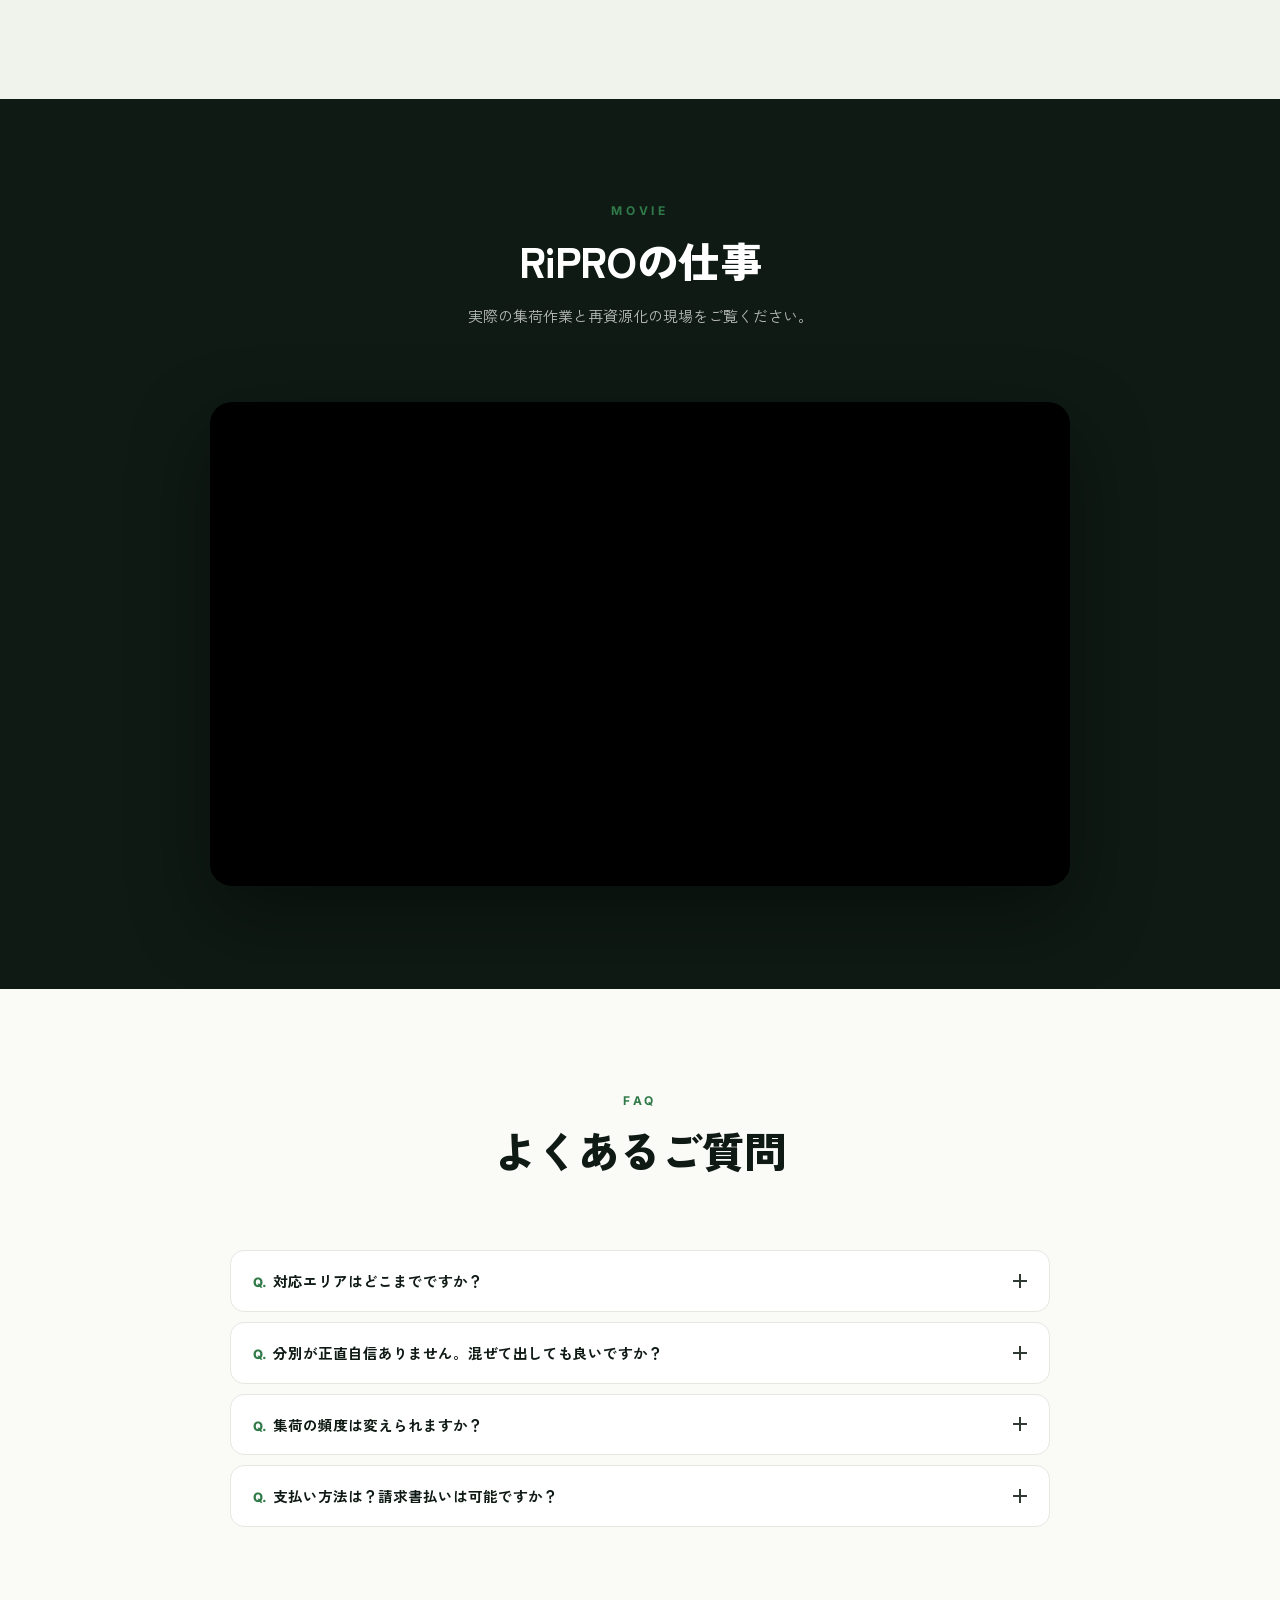
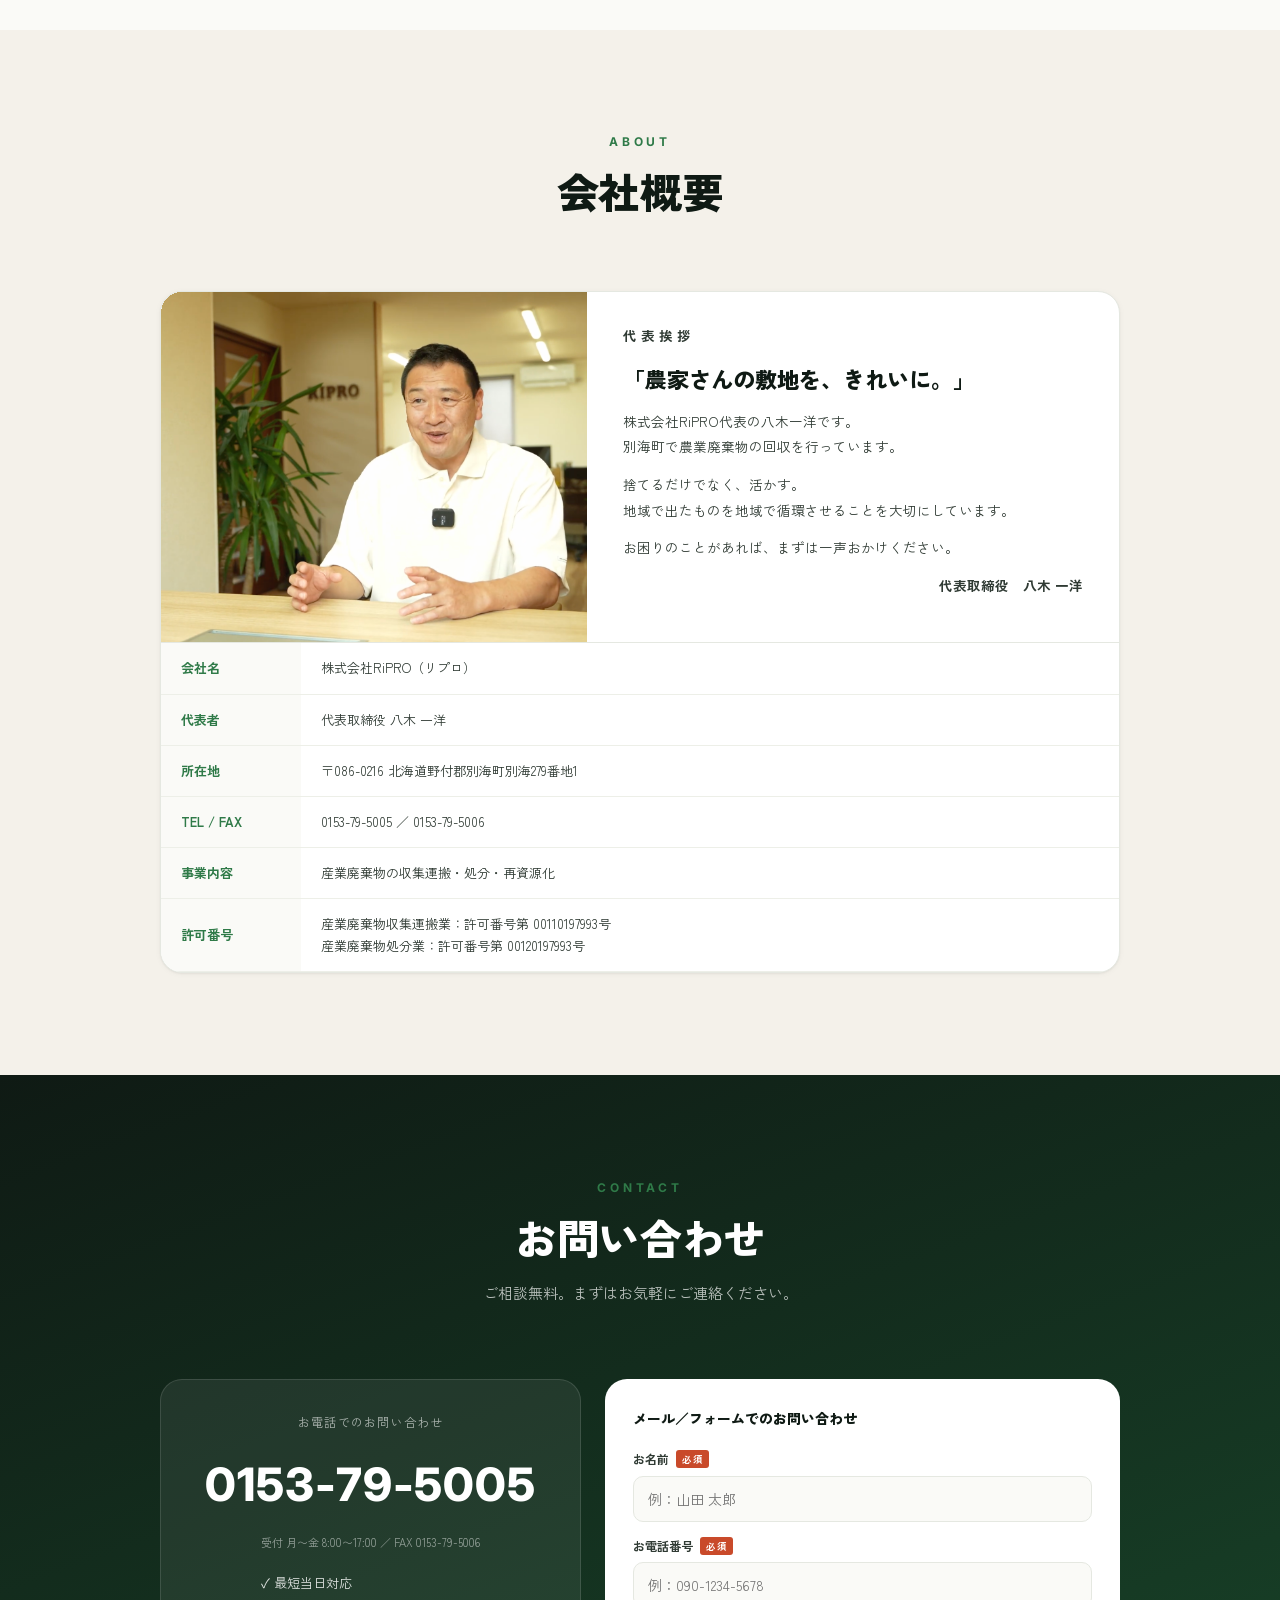
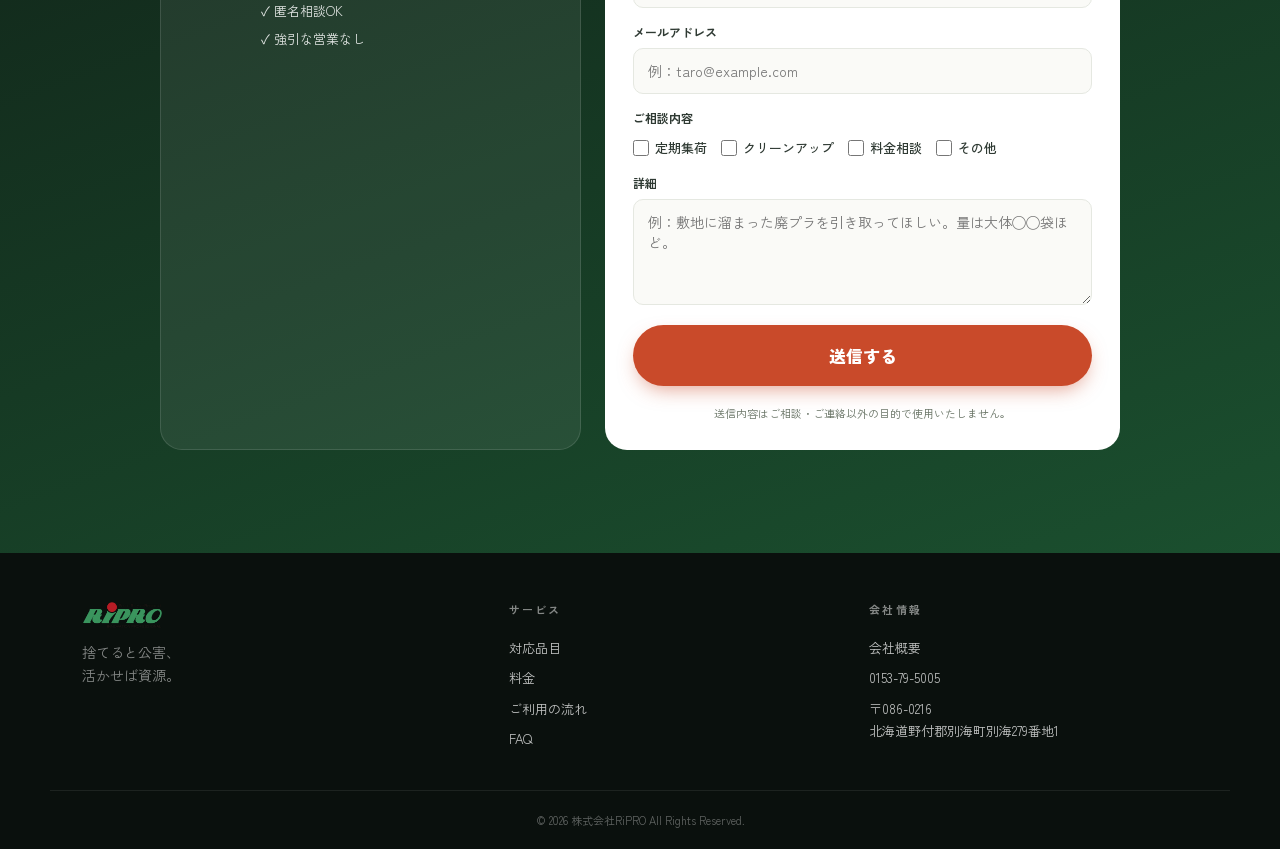
==== commit e953d6ca: "sync: ripro-project@e8db8f5" ====
--- a/index.html
+++ b/index.html
@@ -19,7 +19,7 @@
 <link rel="canonical" href="https://okudatamiobanzai-web.github.io/ripro-hp/">
 <link rel="preconnect" href="https://fonts.googleapis.com">
 <link rel="preconnect" href="https://fonts.gstatic.com" crossorigin>
-<link rel="stylesheet" href="css/styles.css?v=16">
+<link rel="stylesheet" href="css/styles.css?v=18">
 </head>
 <body>
 
@@ -896,8 +896,8 @@
 </div>
 
 
-<script src="js/items-data.js?v=16"></script>
-<script src="js/categories-data.js?v=16"></script>
-<script src="js/app.js?v=16"></script>
+<script src="js/items-data.js?v=18"></script>
+<script src="js/categories-data.js?v=18"></script>
+<script src="js/app.js?v=18"></script>
 </body>
 </html>
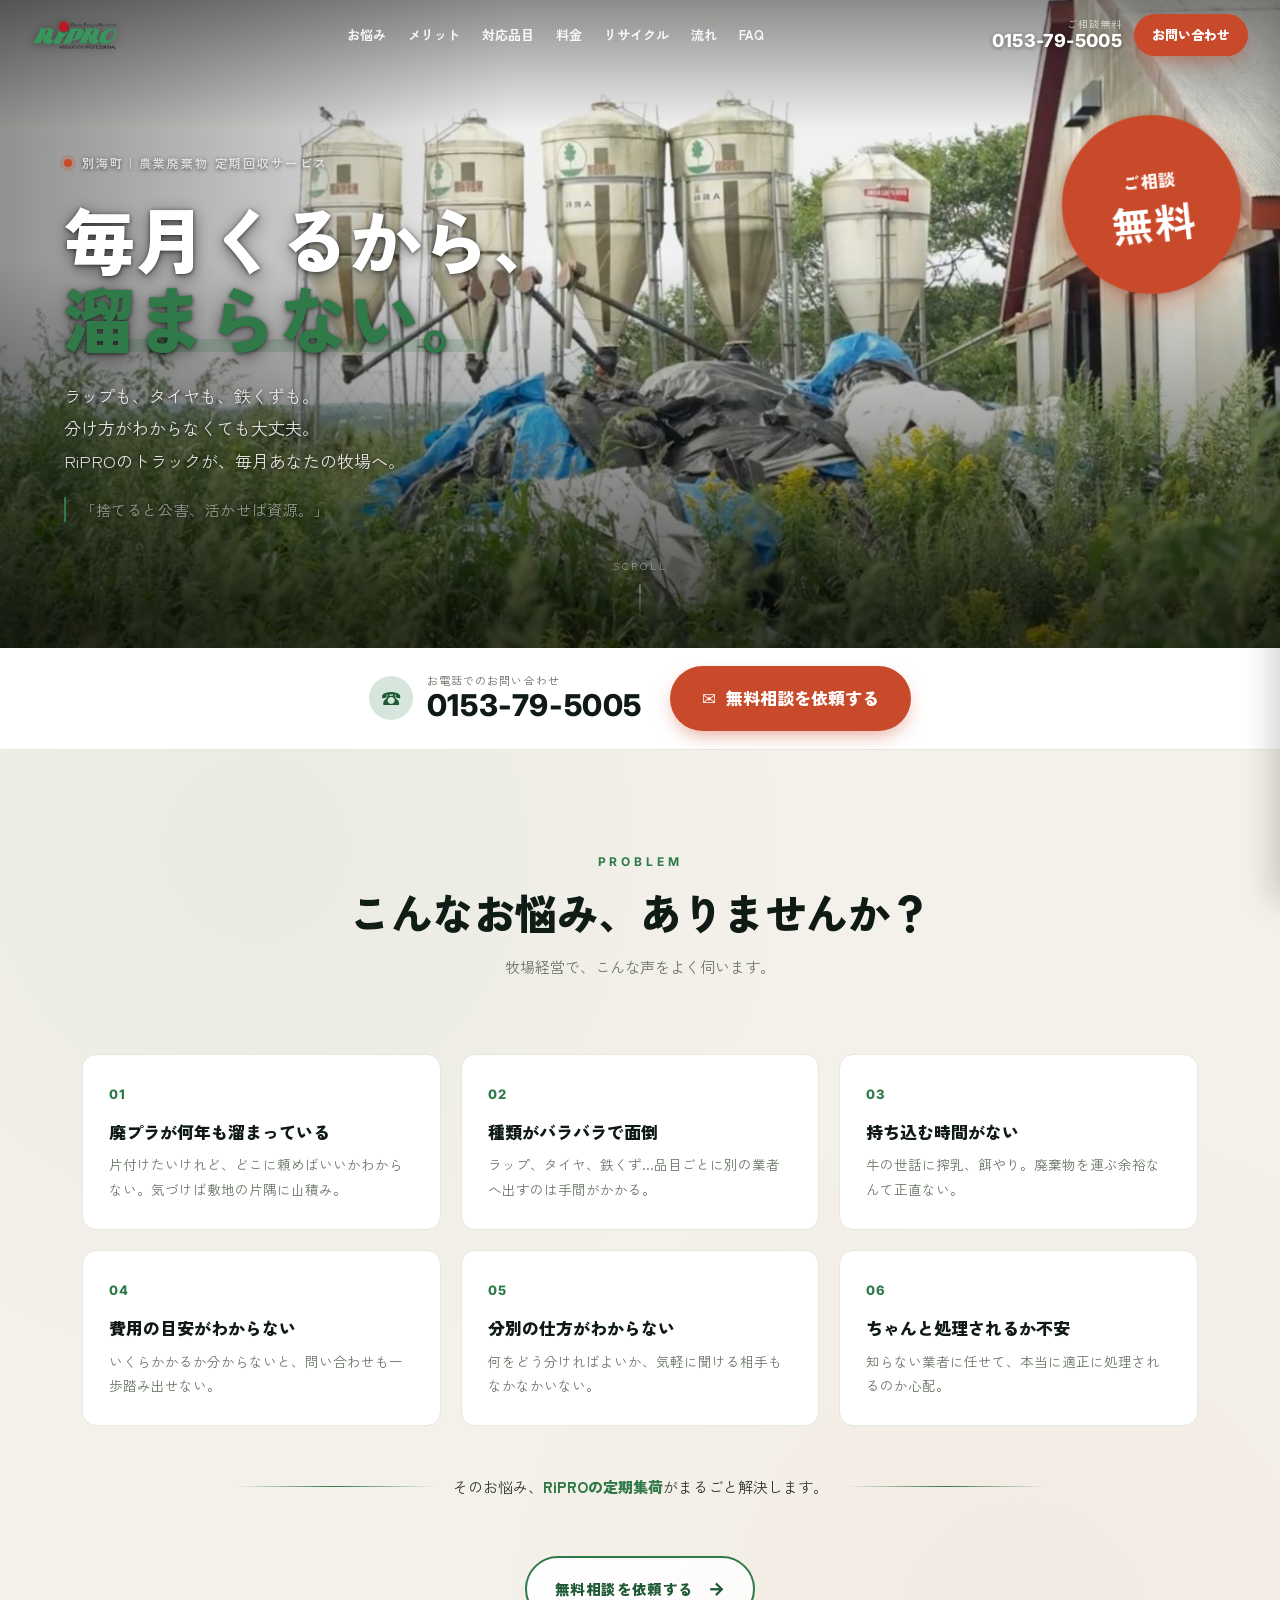
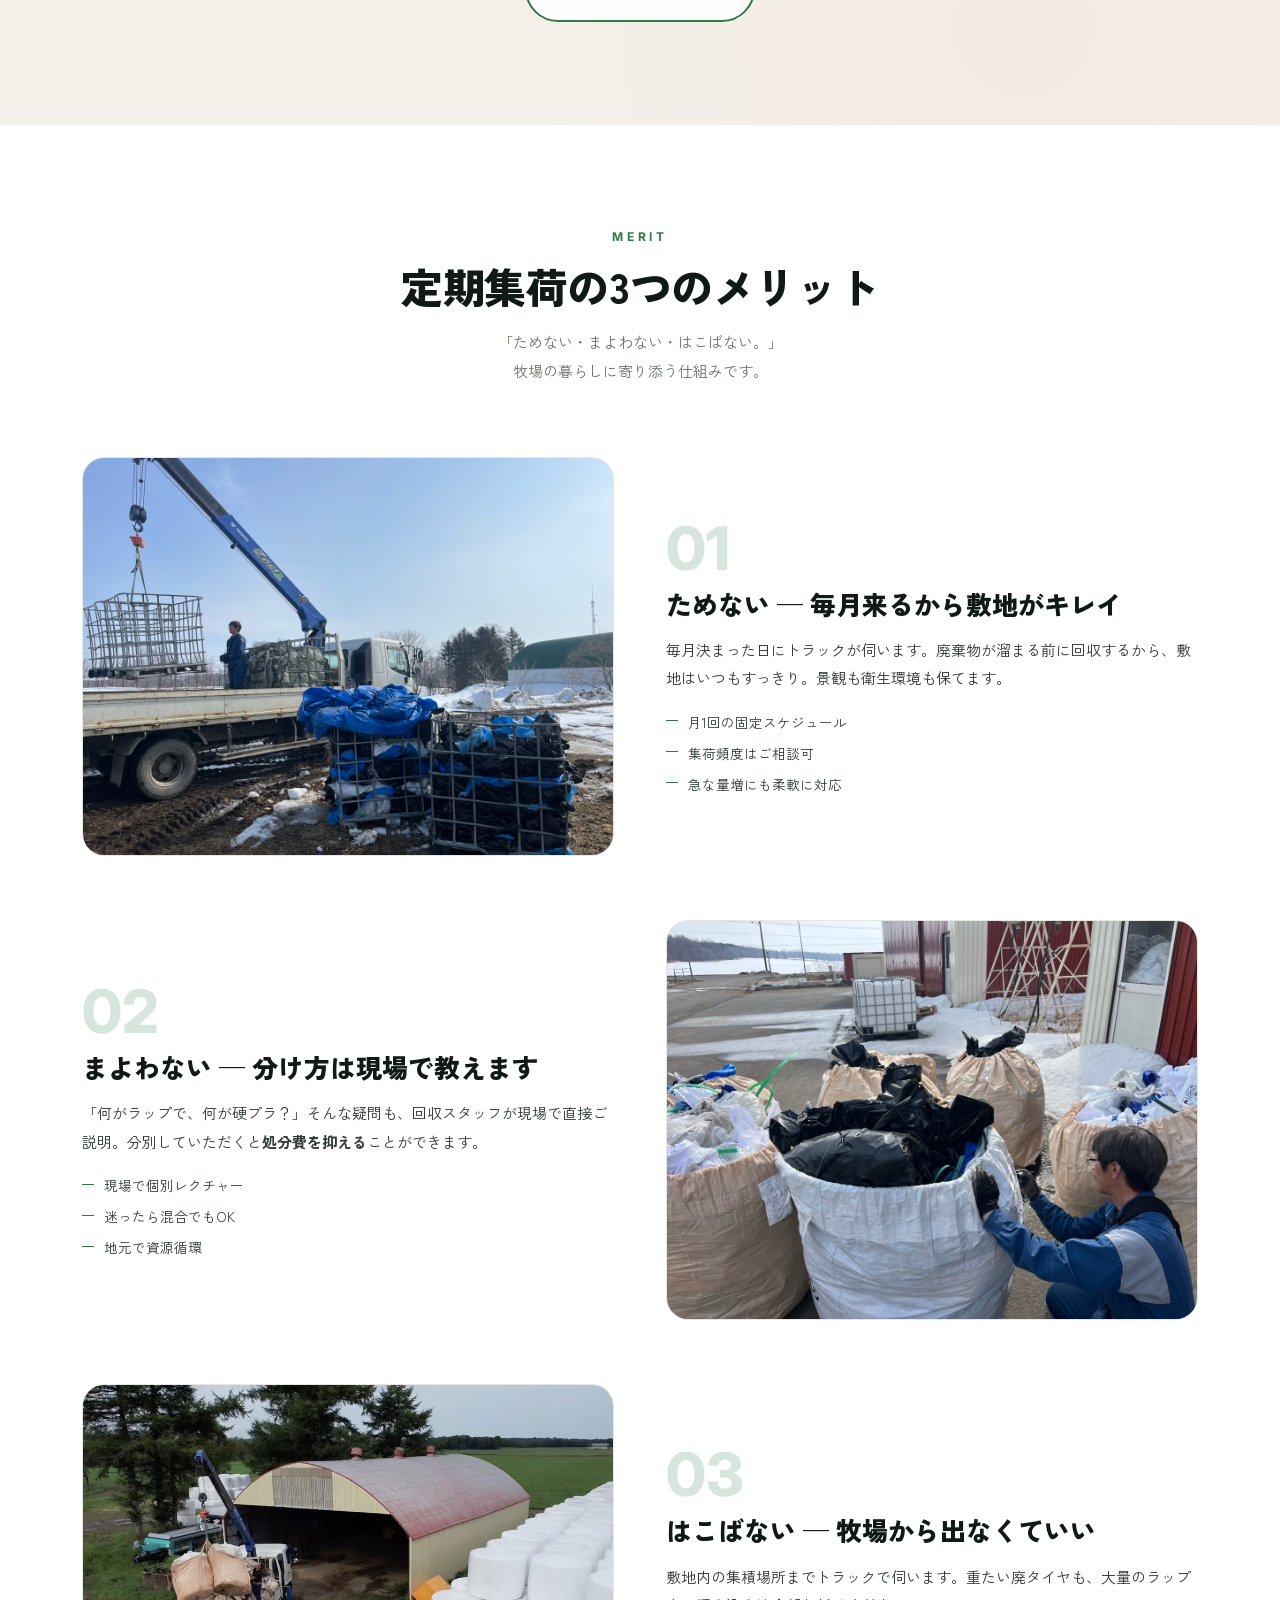
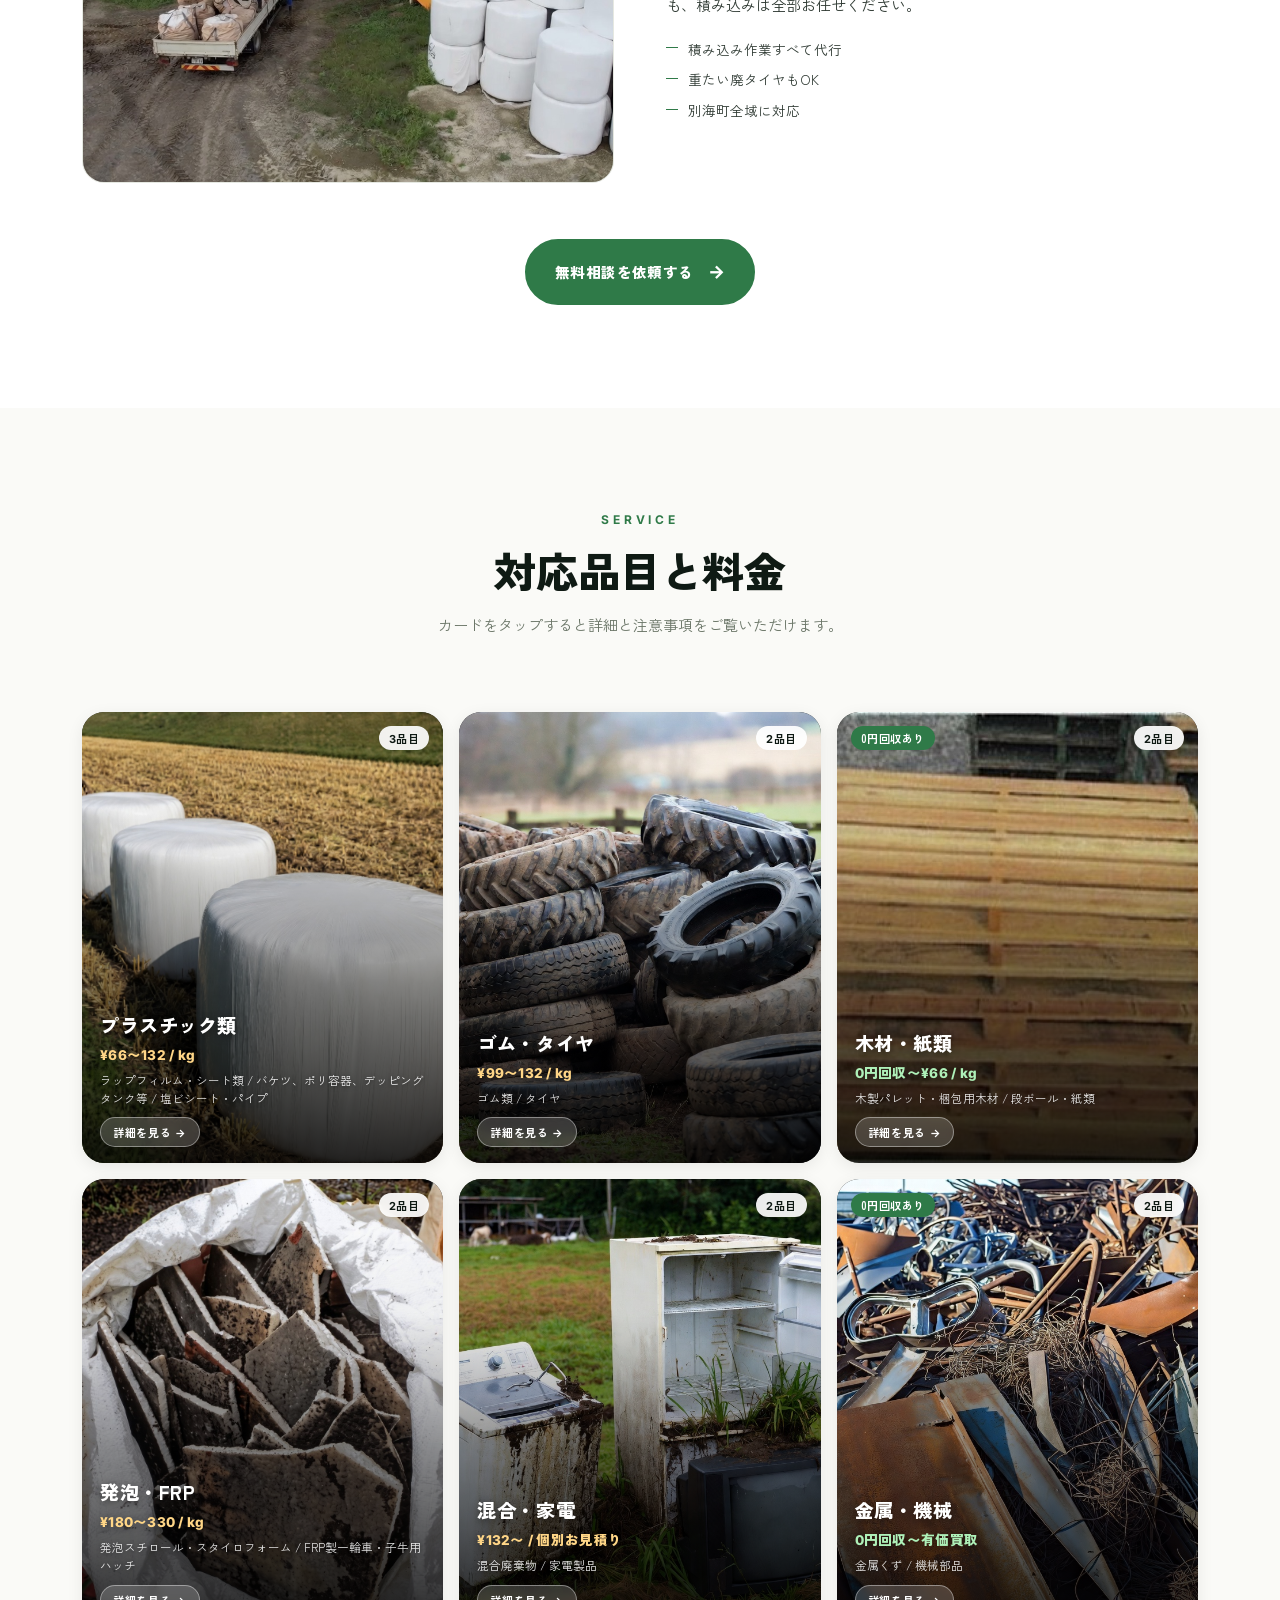
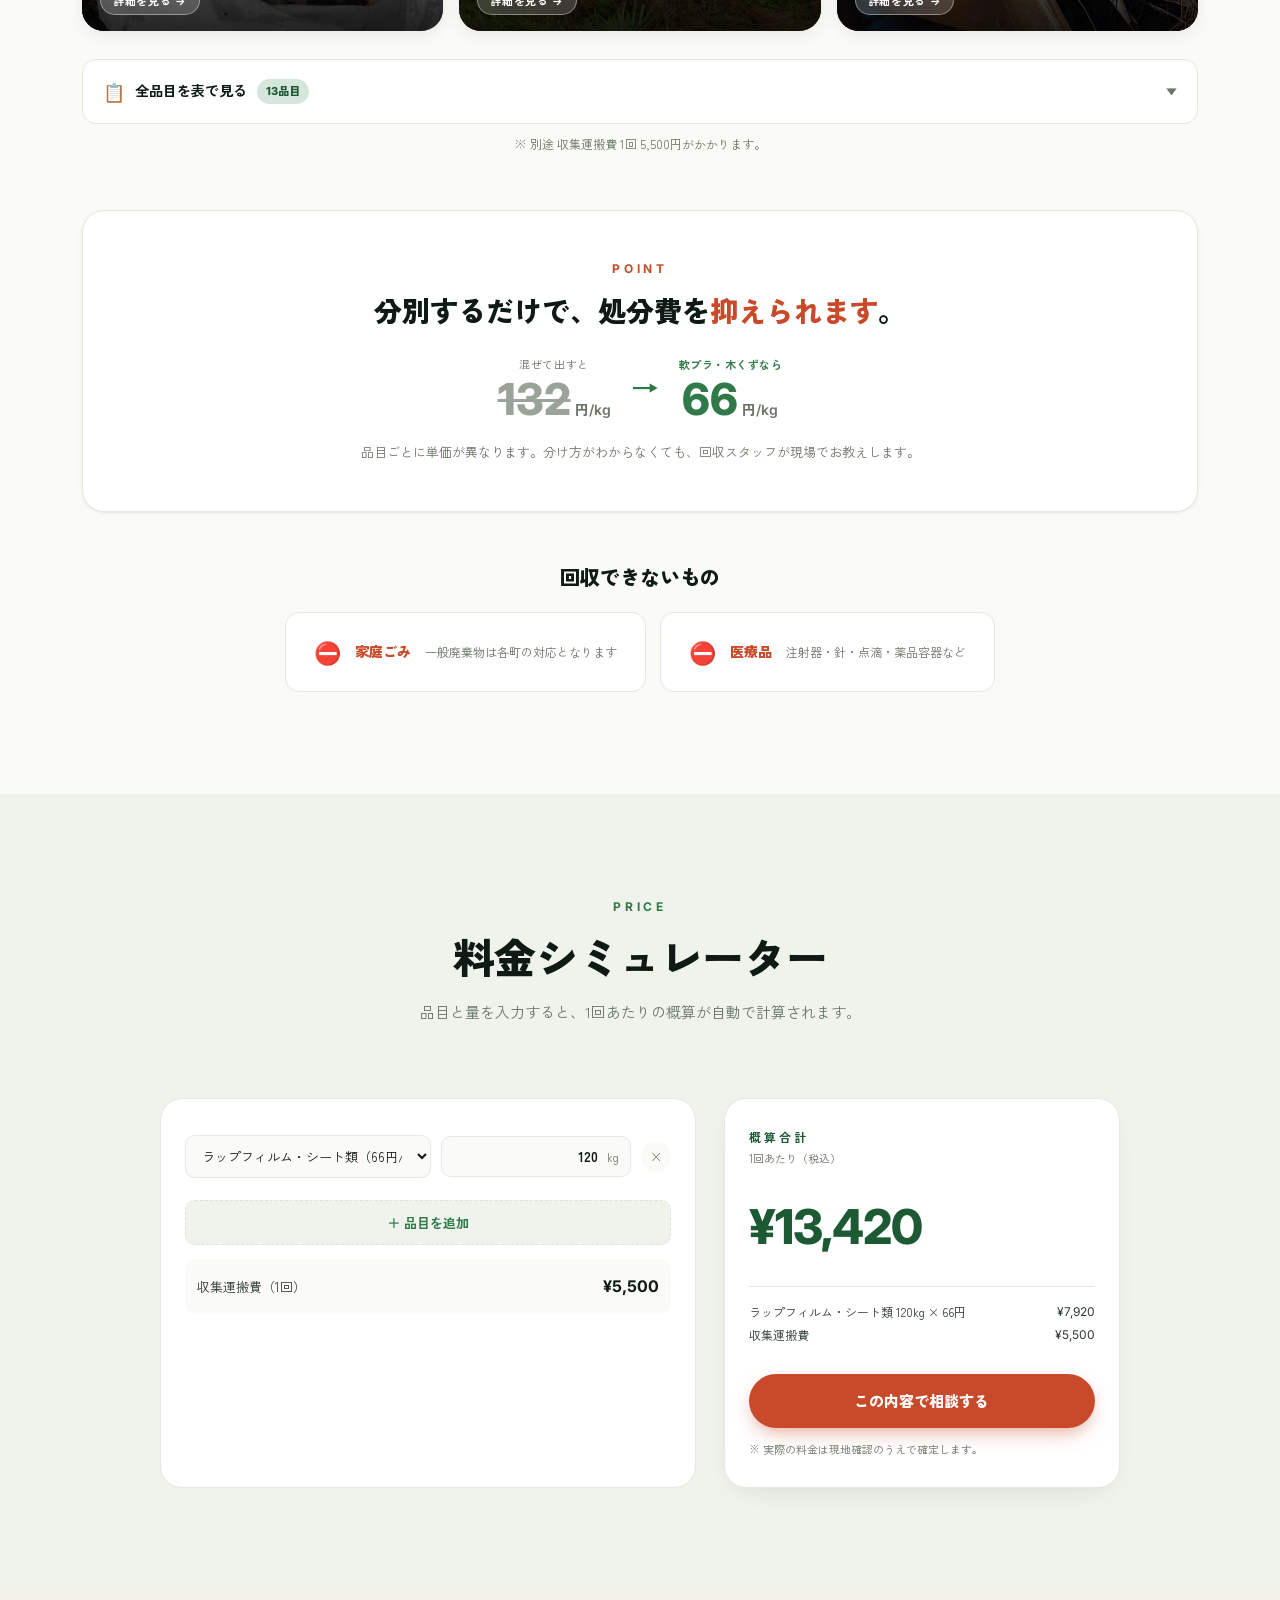
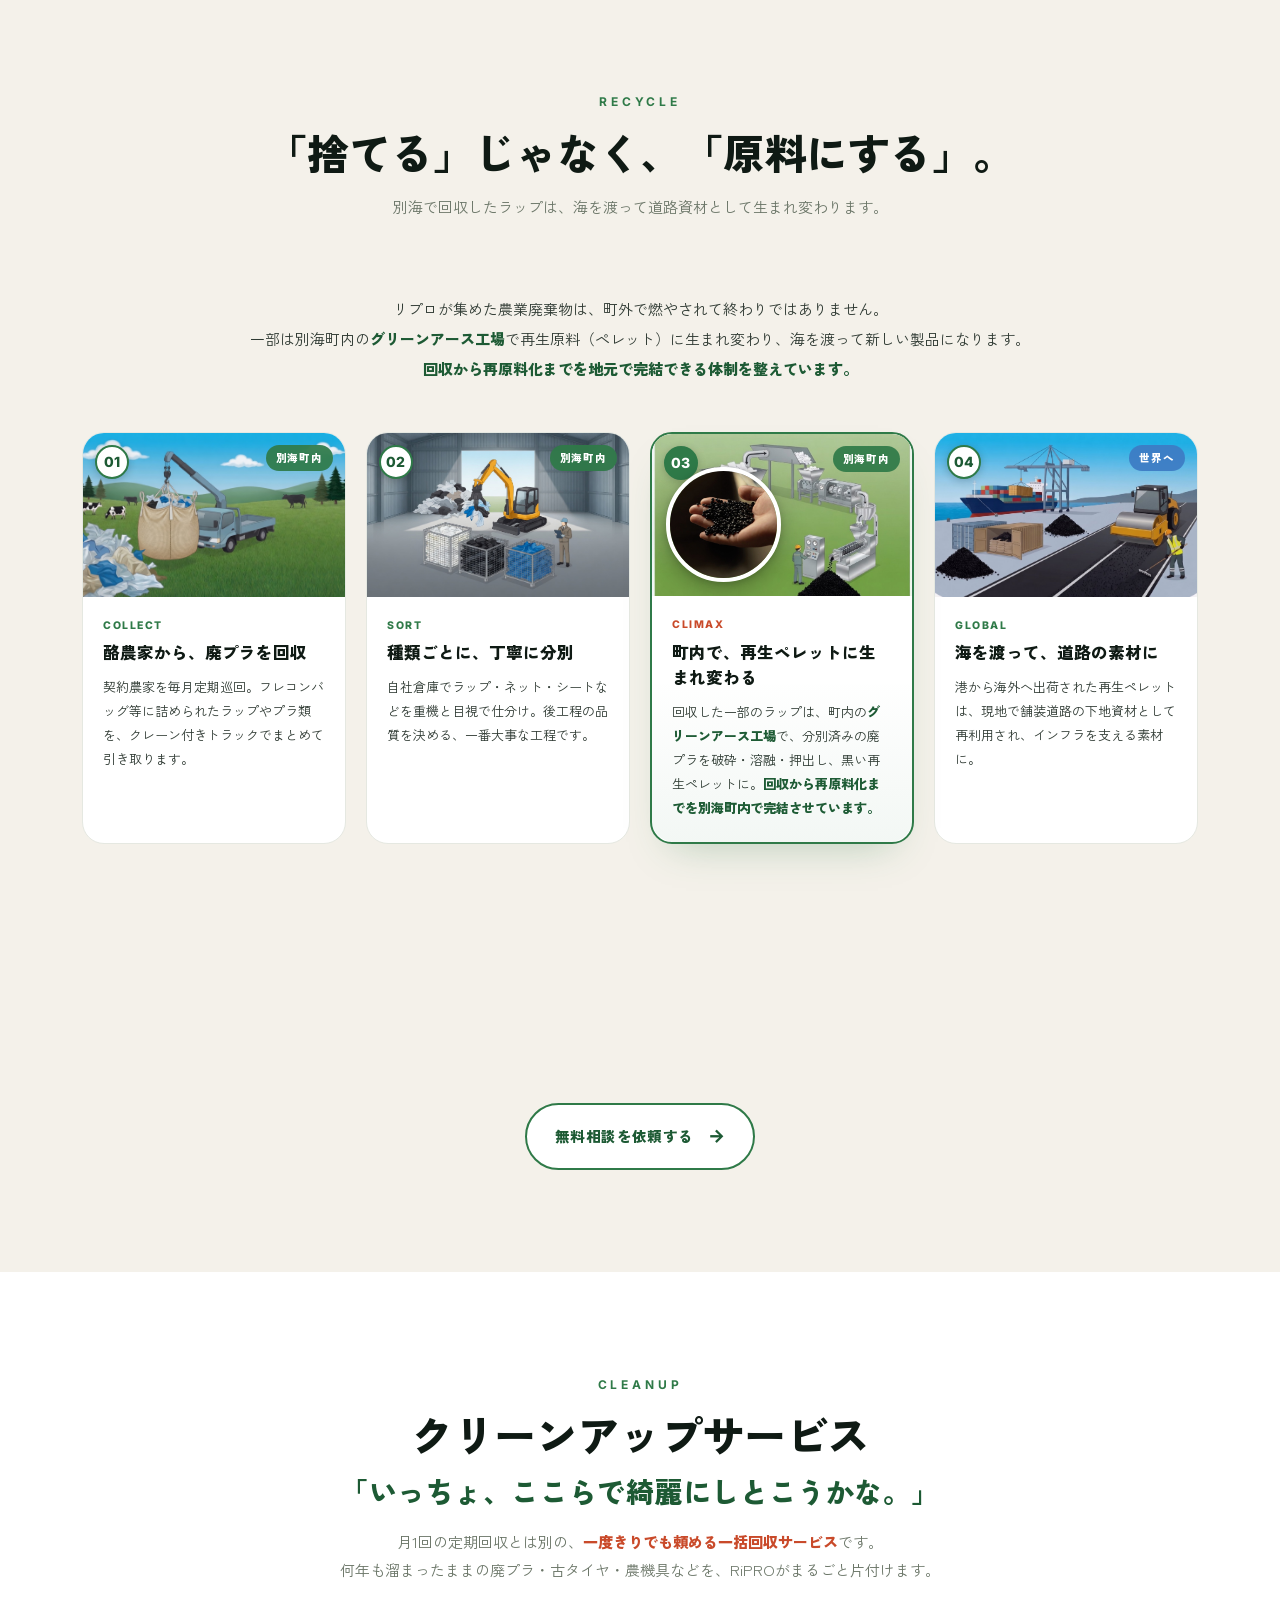
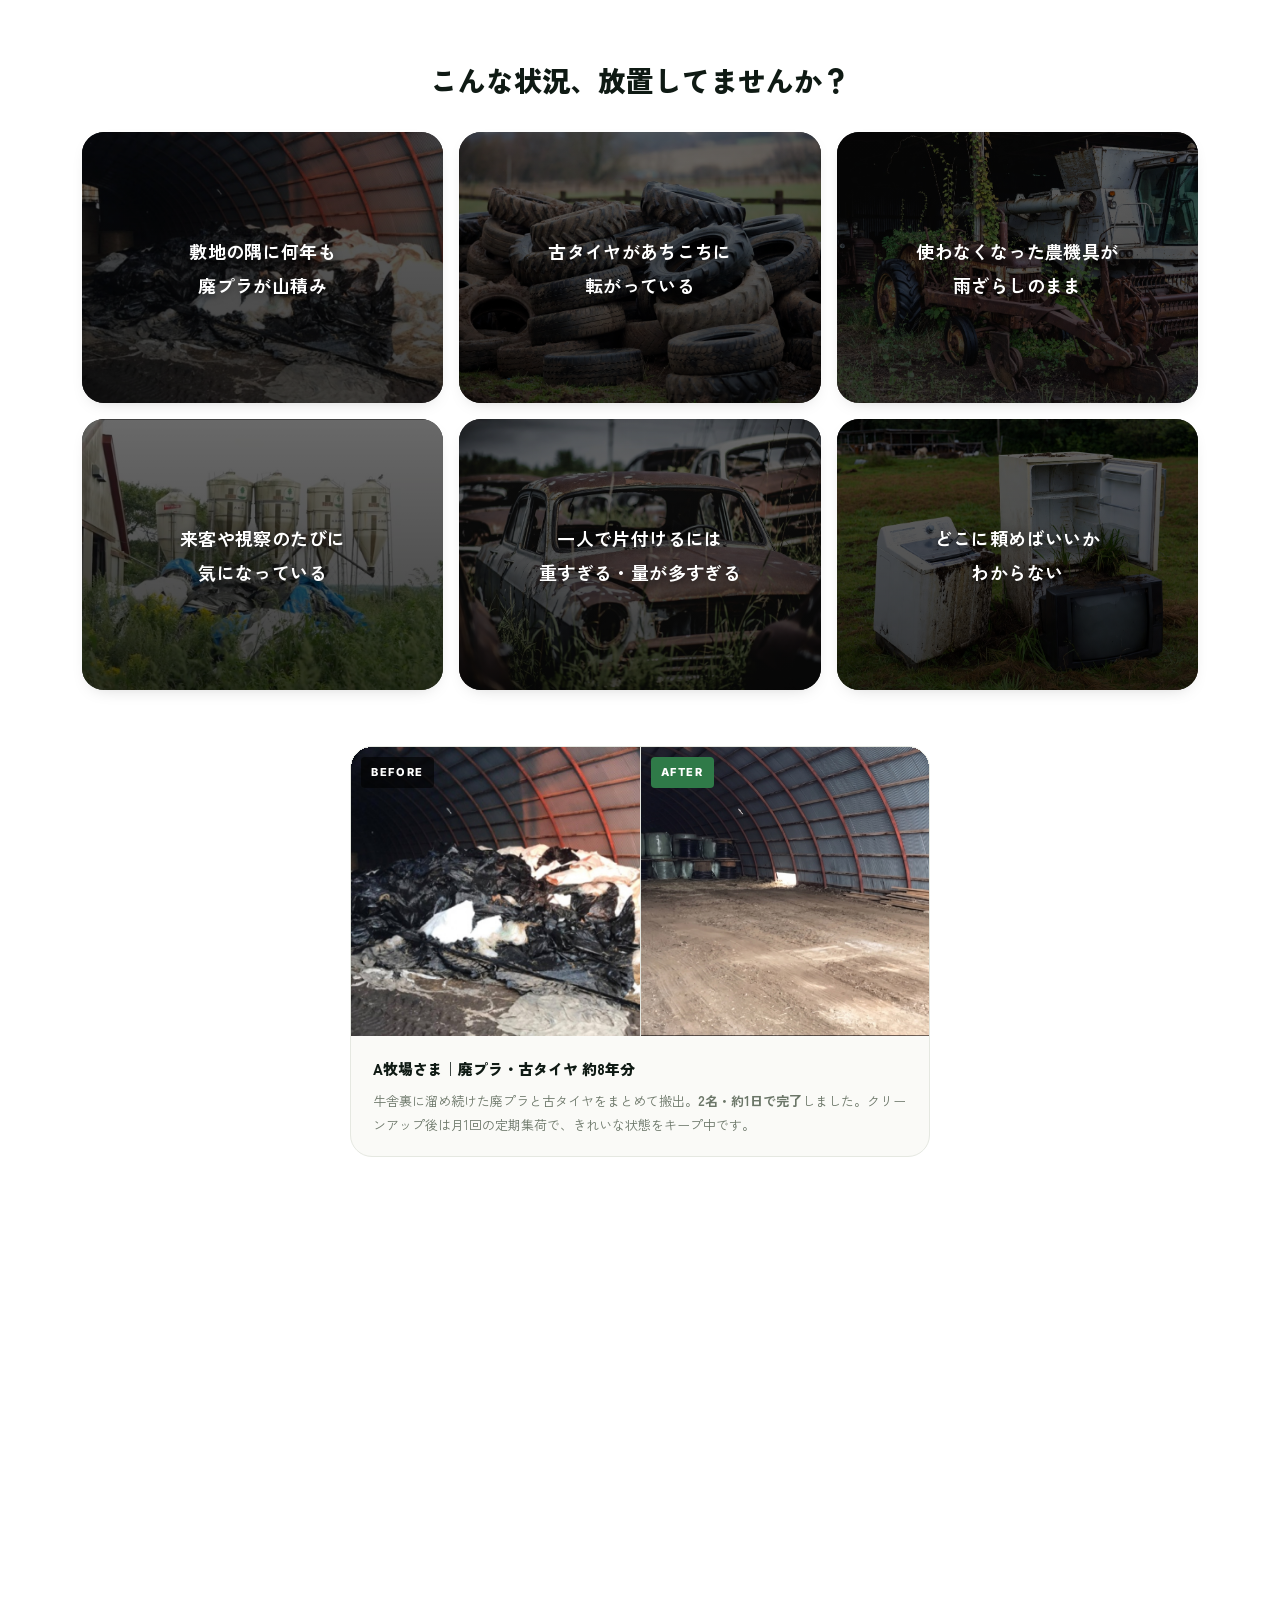
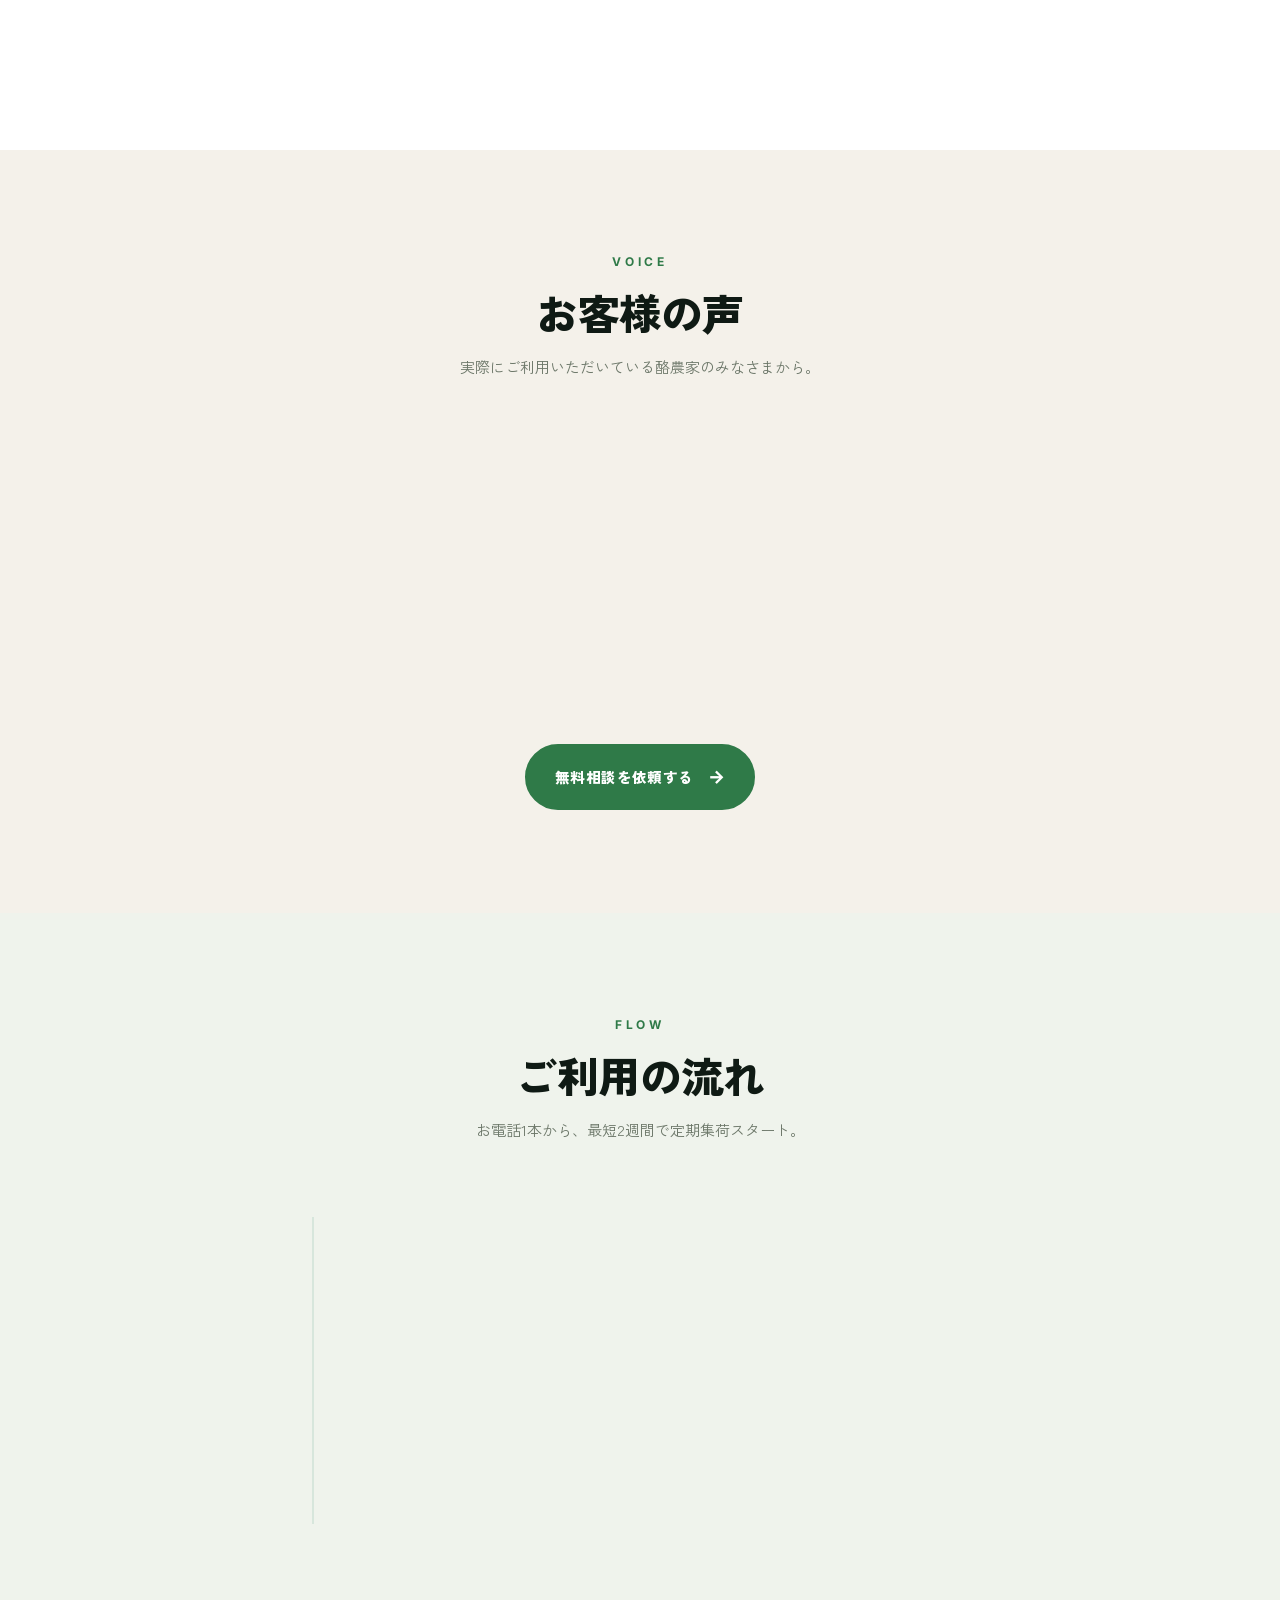
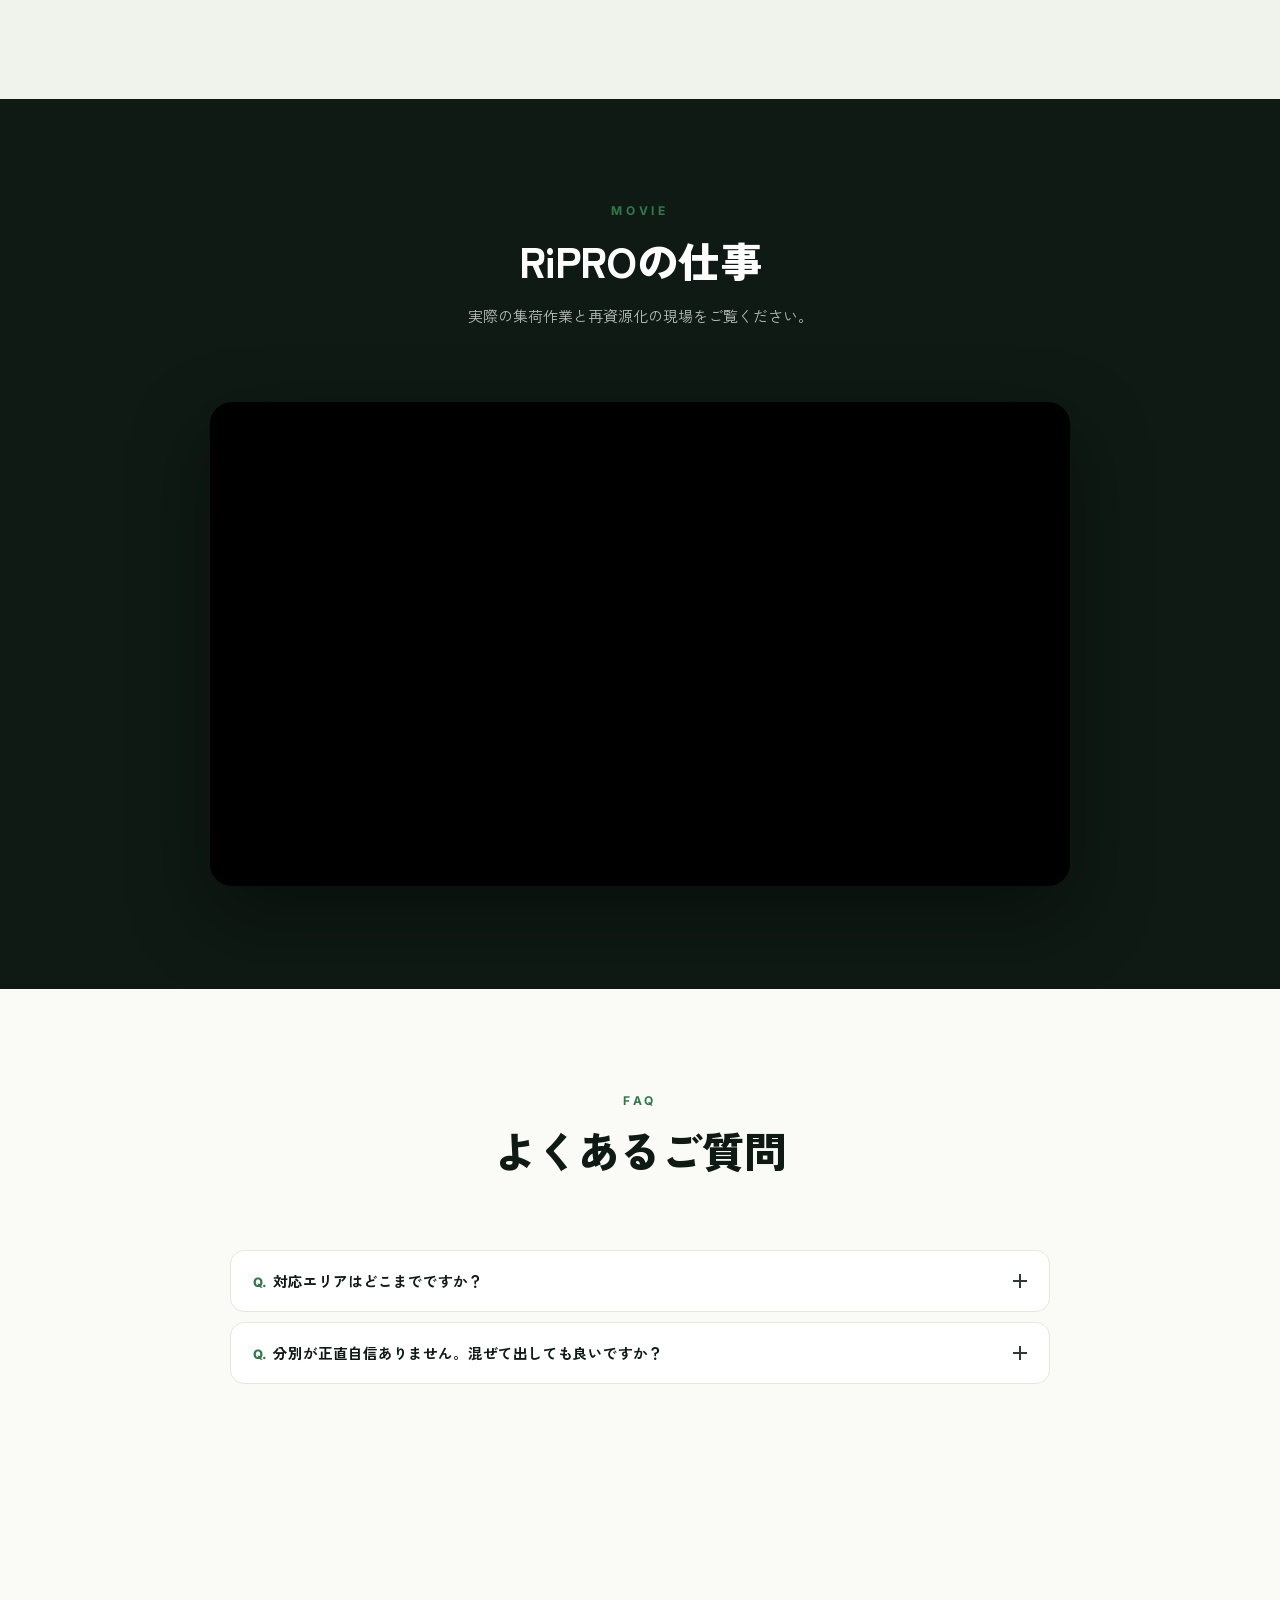
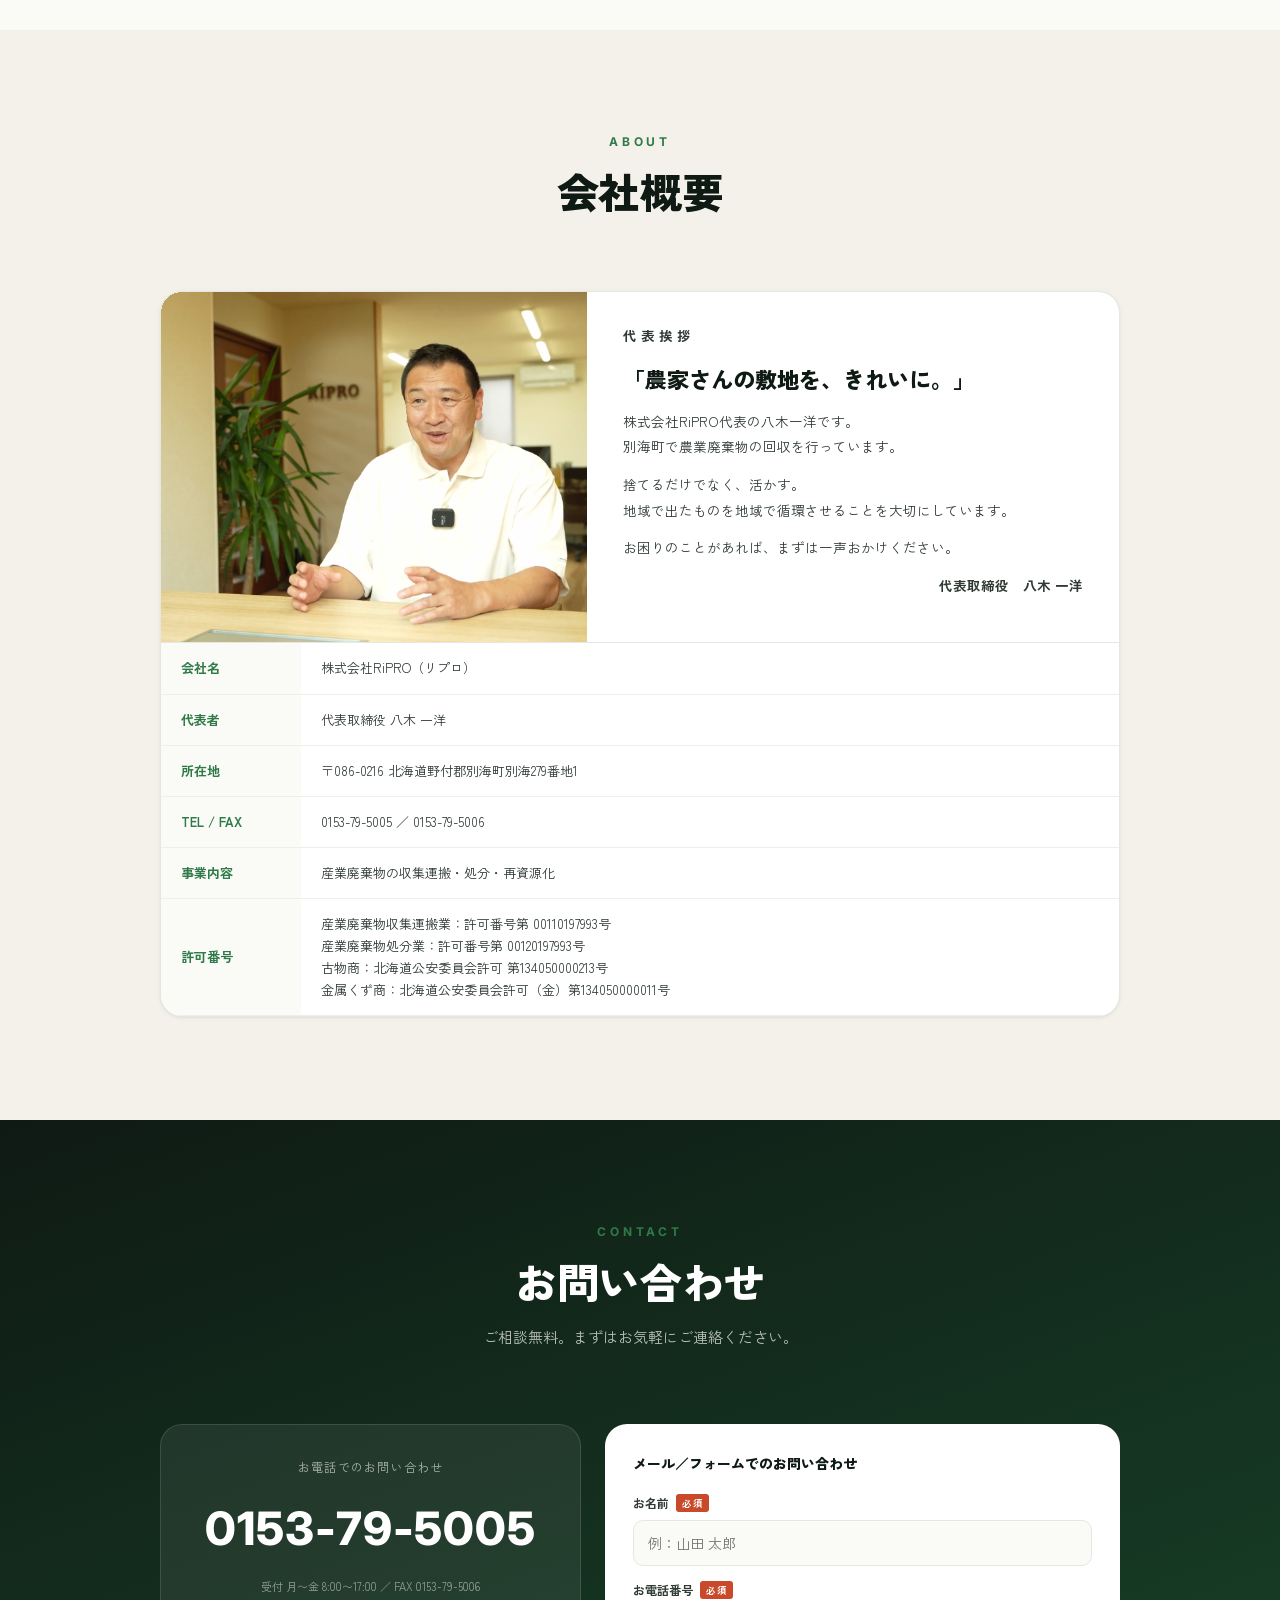
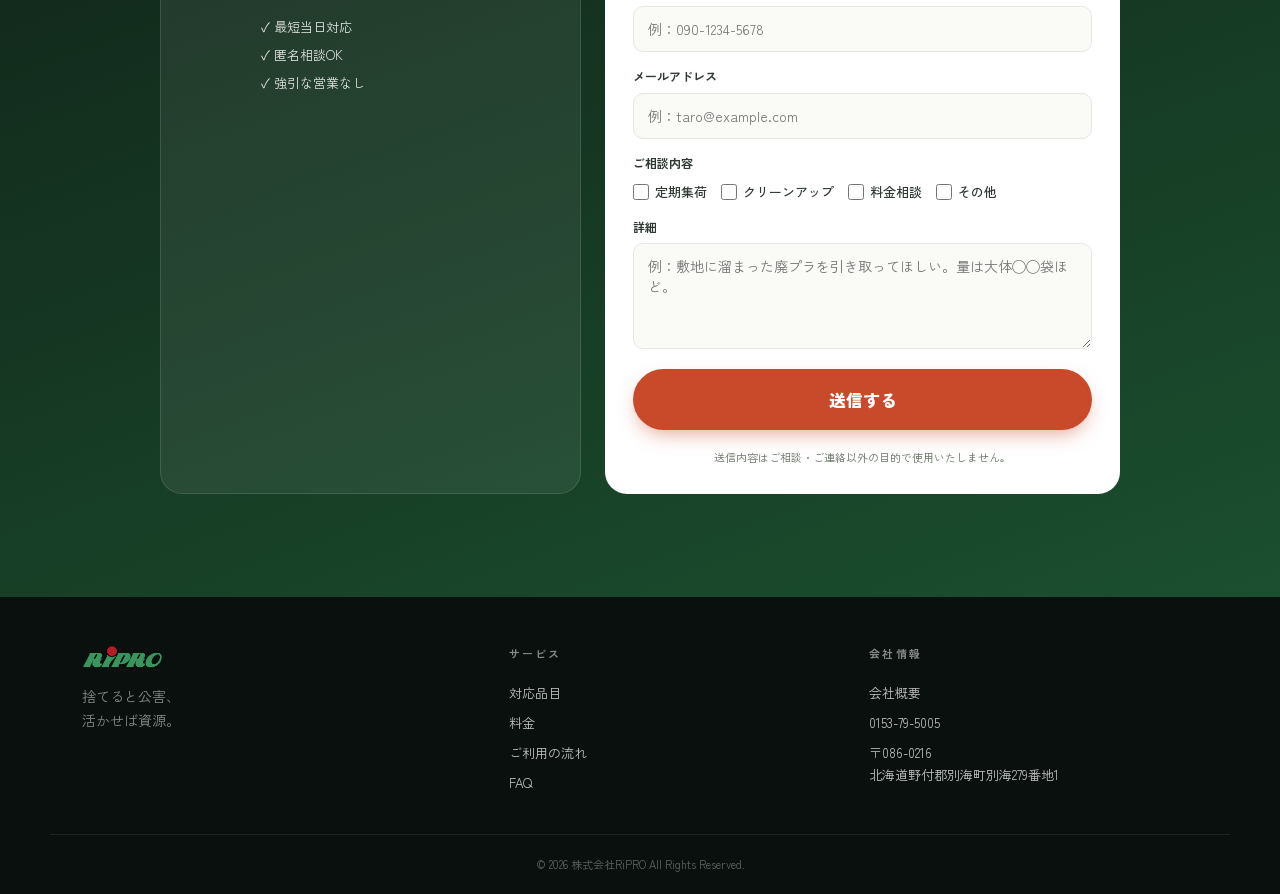
==== commit d931826e: "sync: ripro-project@27a9070" ====
--- a/index.html
+++ b/index.html
@@ -19,7 +19,7 @@
 <link rel="canonical" href="https://okudatamiobanzai-web.github.io/ripro-hp/">
 <link rel="preconnect" href="https://fonts.googleapis.com">
 <link rel="preconnect" href="https://fonts.gstatic.com" crossorigin>
-<link rel="stylesheet" href="css/styles.css?v=18">
+<link rel="stylesheet" href="css/styles.css?v=19">
 </head>
 <body>
 
@@ -786,7 +786,9 @@
         <tr><th>事業内容</th><td>産業廃棄物の収集運搬・処分・再資源化</td></tr>
         <tr><th>許可番号</th><td>
           産業廃棄物収集運搬業：<span class="permit-no">許可番号第 00110197993号</span><br>
-          産業廃棄物処分業：<span class="permit-no">許可番号第 00120197993号</span>
+          産業廃棄物処分業：<span class="permit-no">許可番号第 00120197993号</span><br>
+          古物商：<span class="permit-no">北海道公安委員会許可 第134050000213号</span><br>
+          金属くず商：<span class="permit-no">北海道公安委員会許可（金）第134050000011号</span>
         </td></tr>
       </table>
     </div>
@@ -896,8 +898,8 @@
 </div>
 
 
-<script src="js/items-data.js?v=18"></script>
-<script src="js/categories-data.js?v=18"></script>
-<script src="js/app.js?v=18"></script>
+<script src="js/items-data.js?v=19"></script>
+<script src="js/categories-data.js?v=19"></script>
+<script src="js/app.js?v=19"></script>
 </body>
 </html>
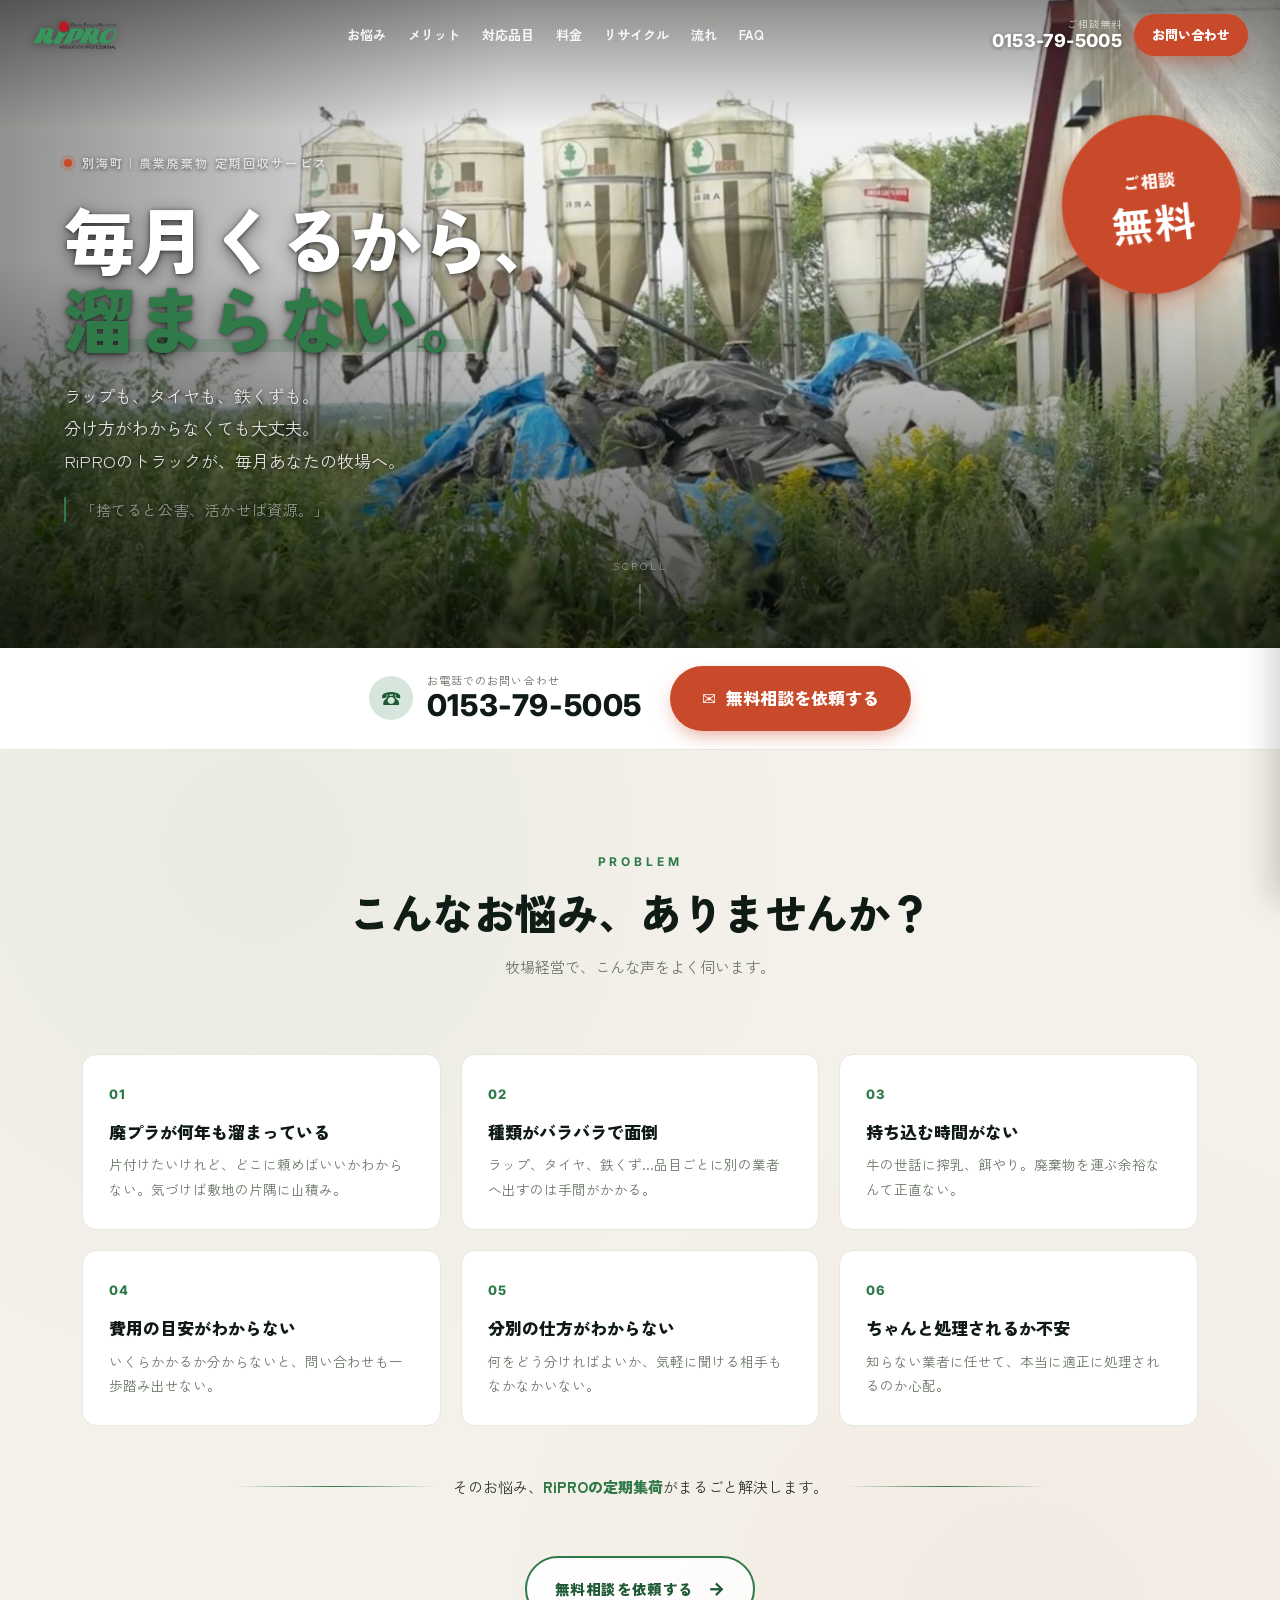
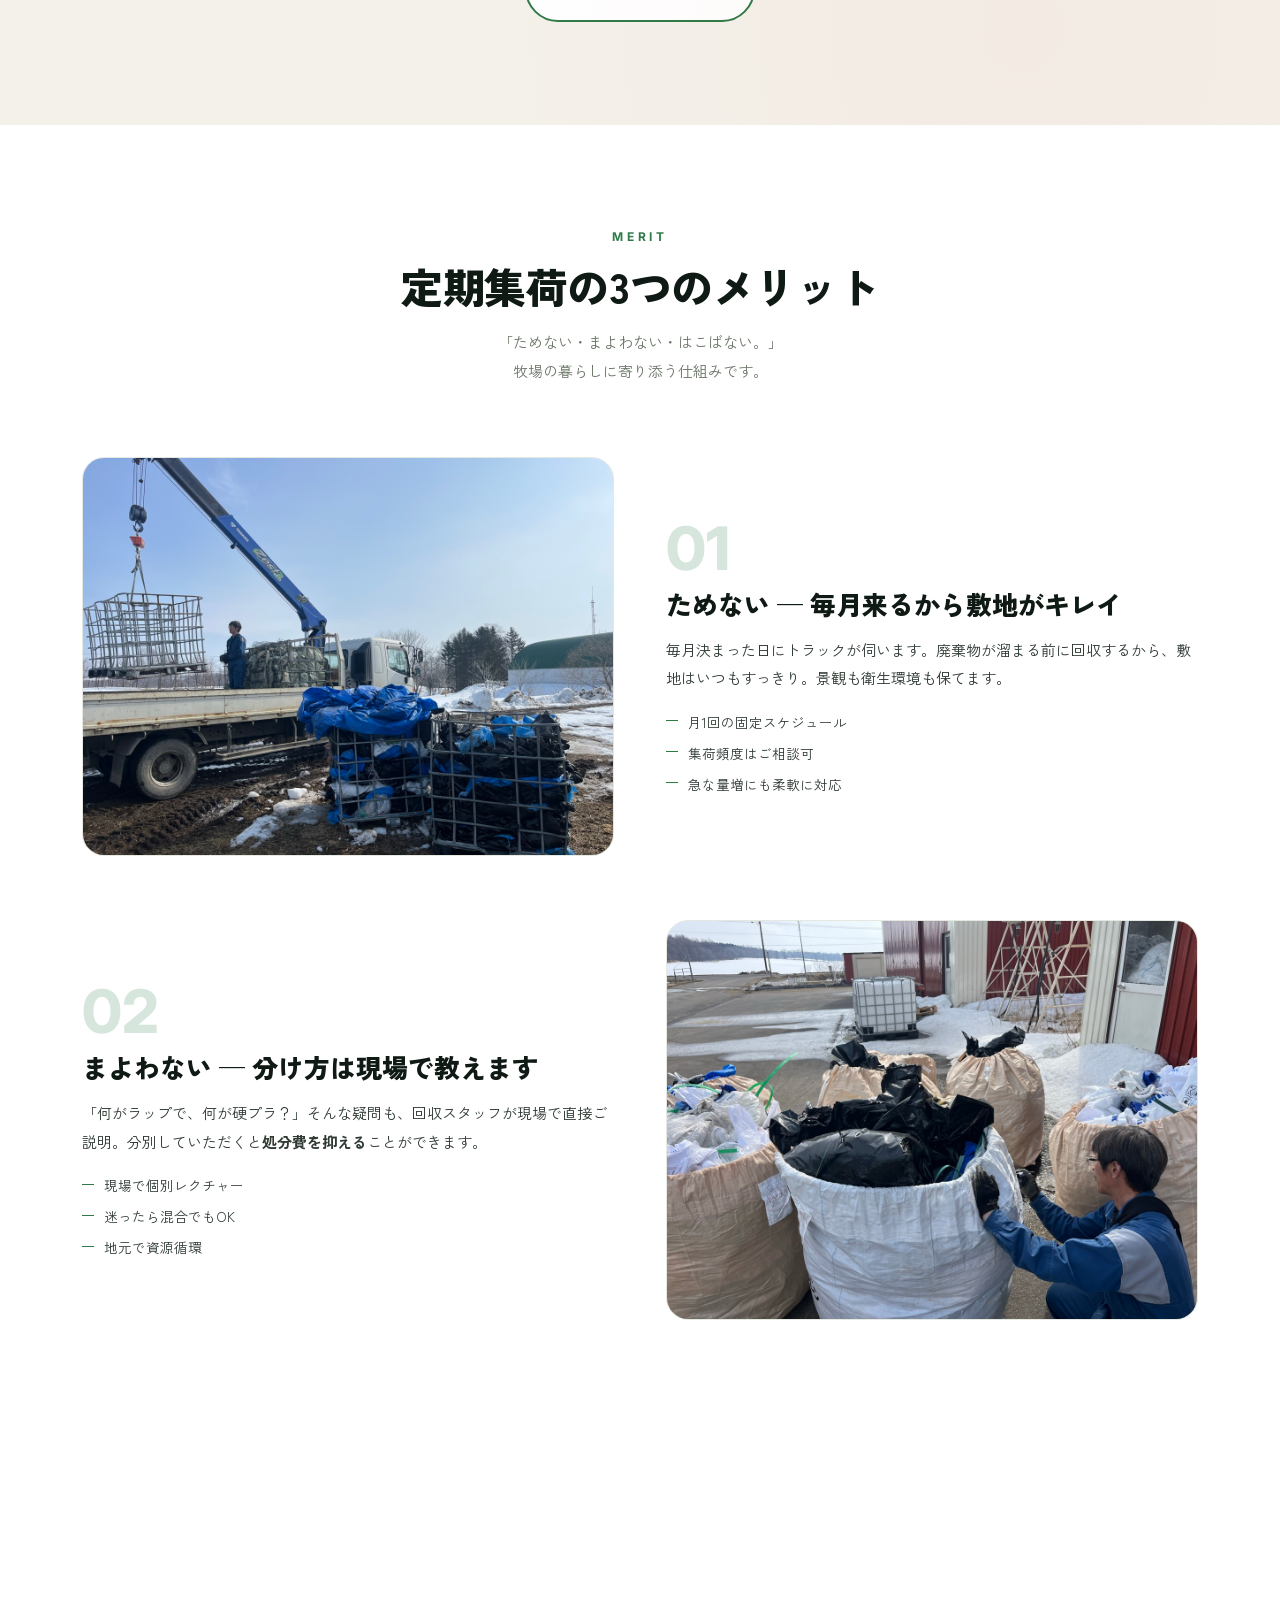
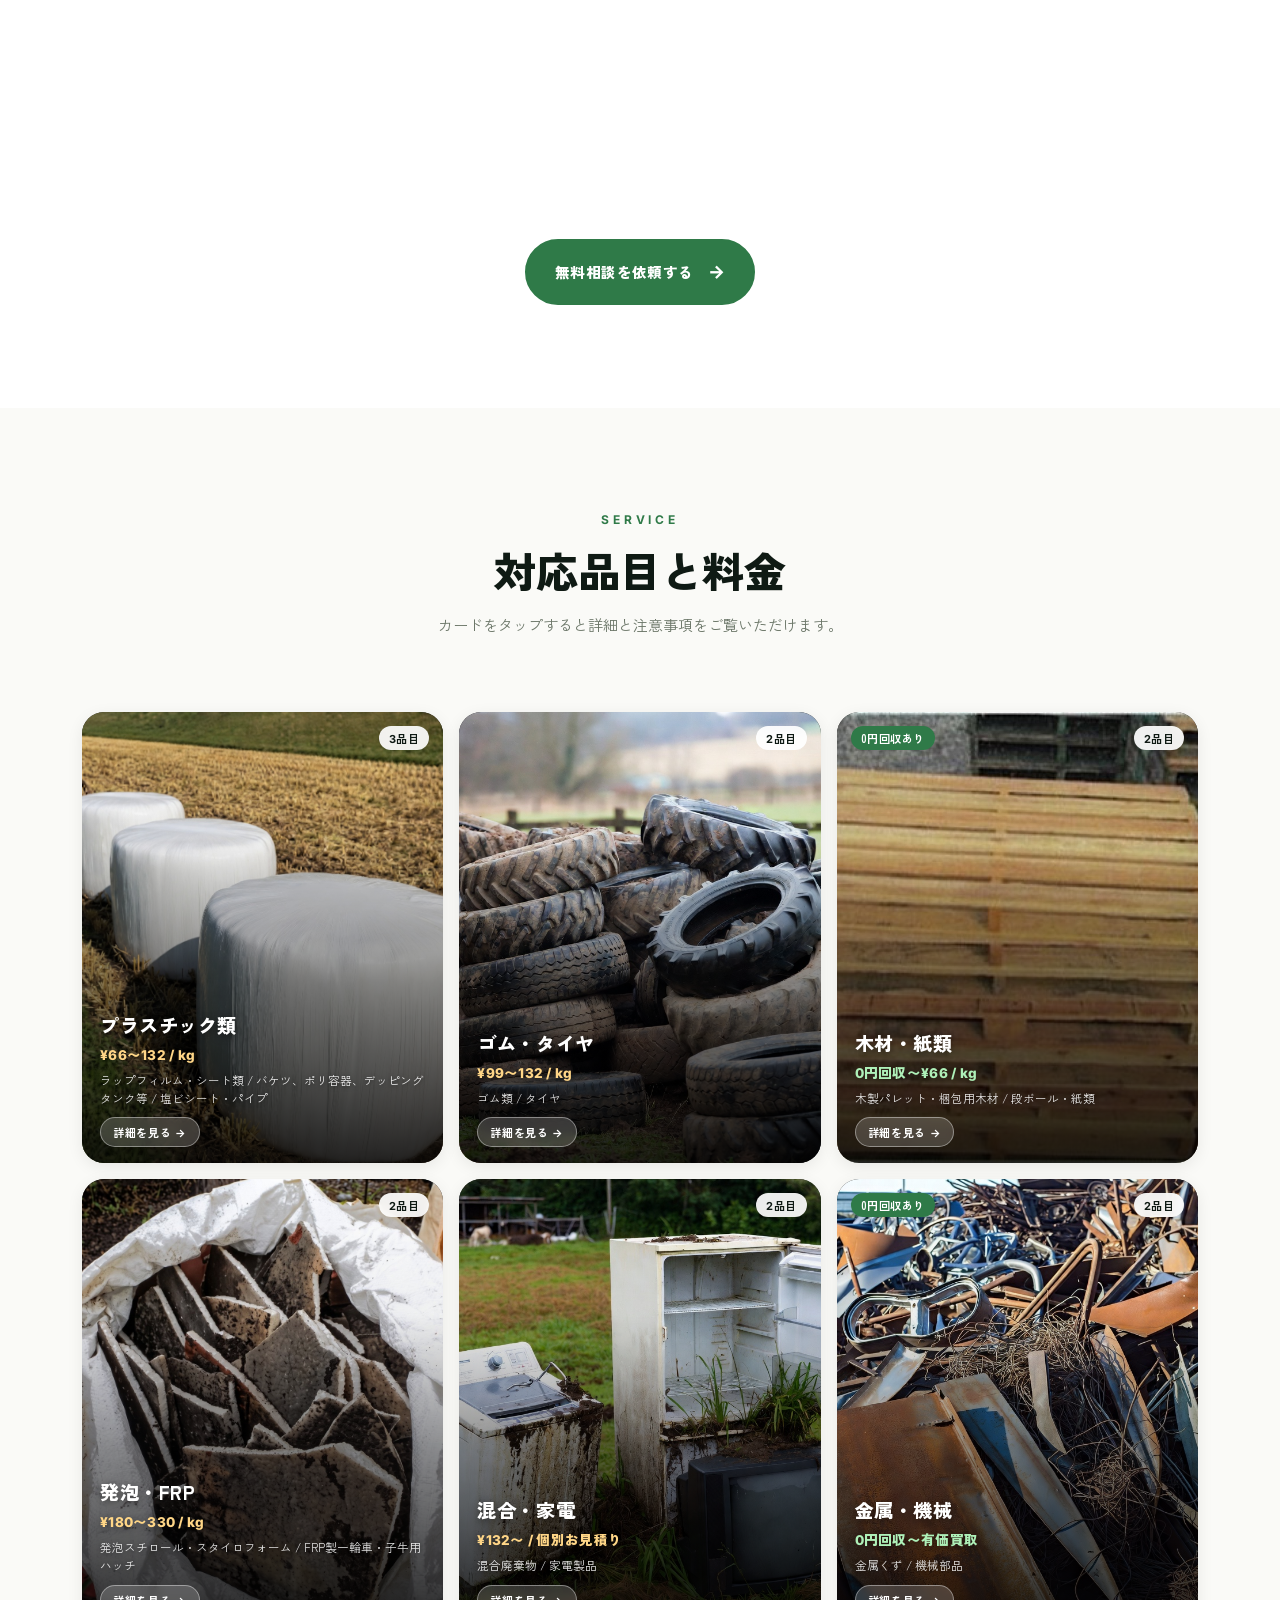
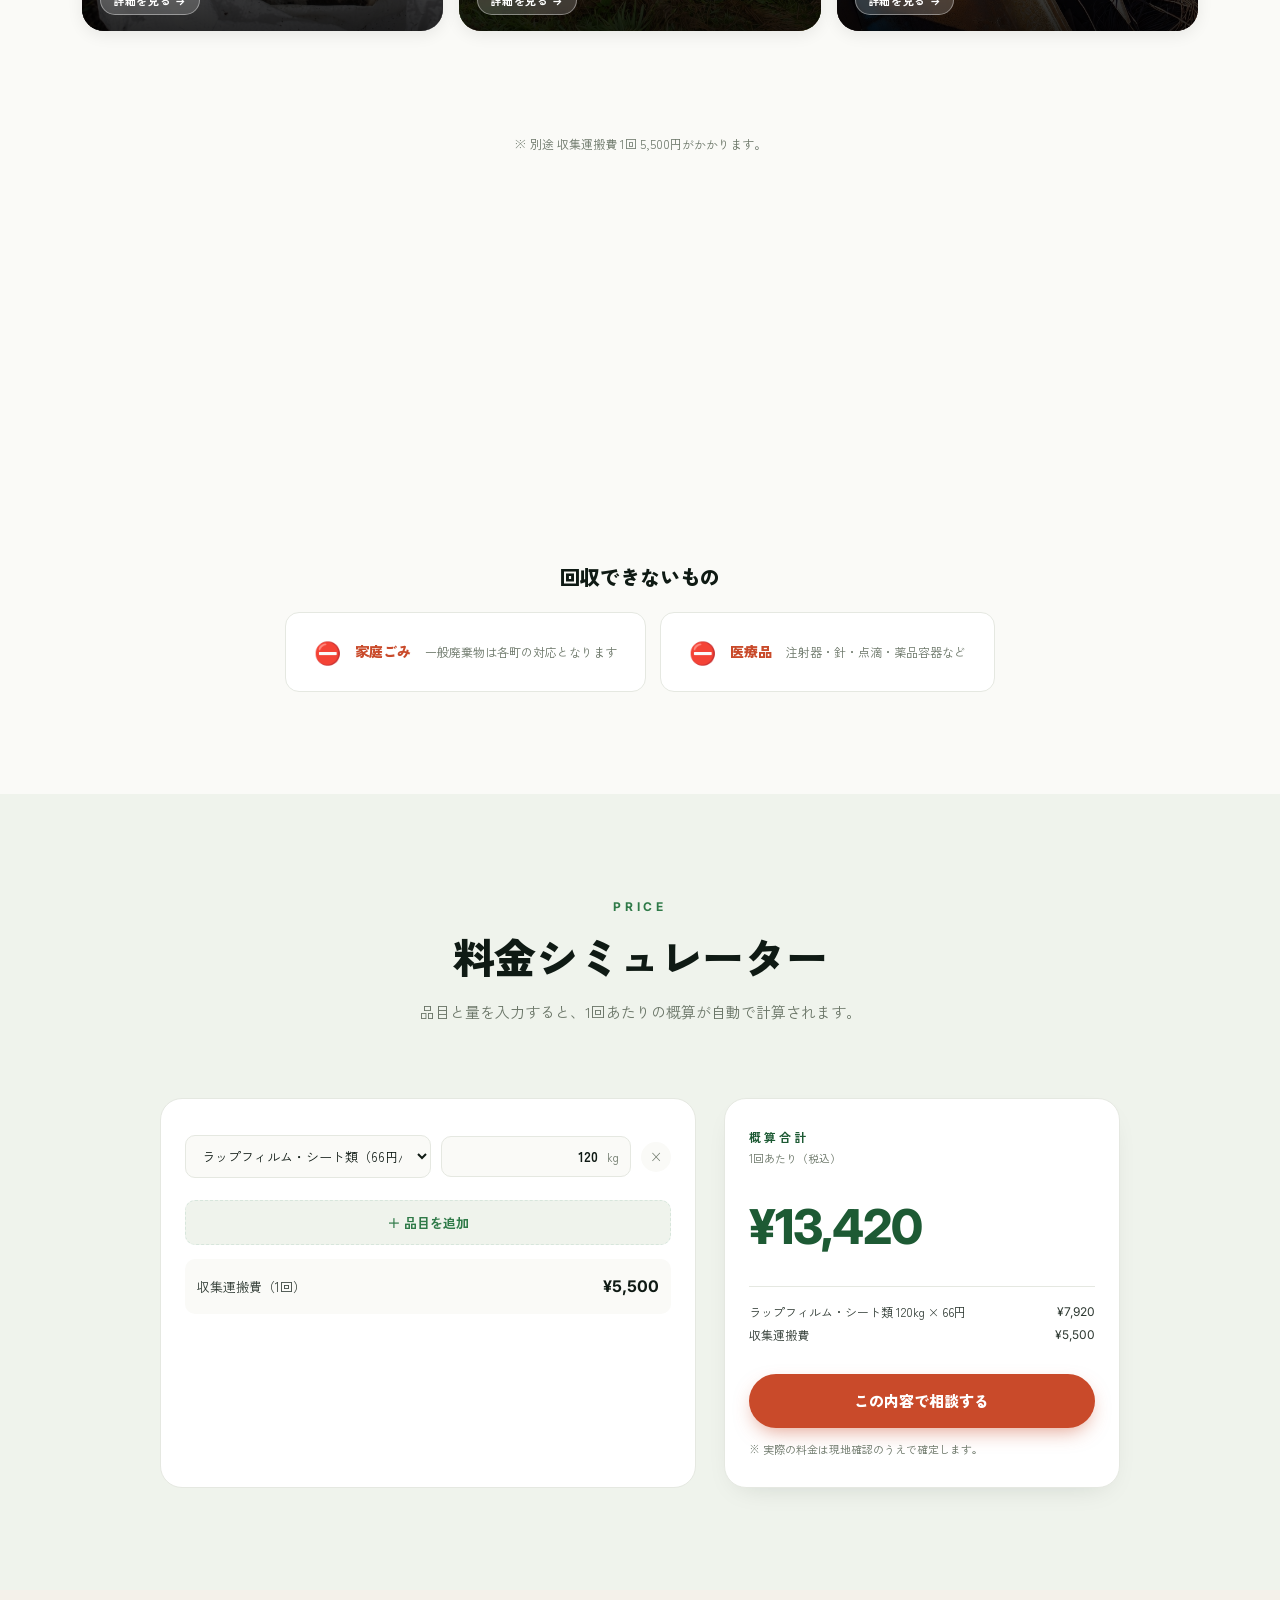
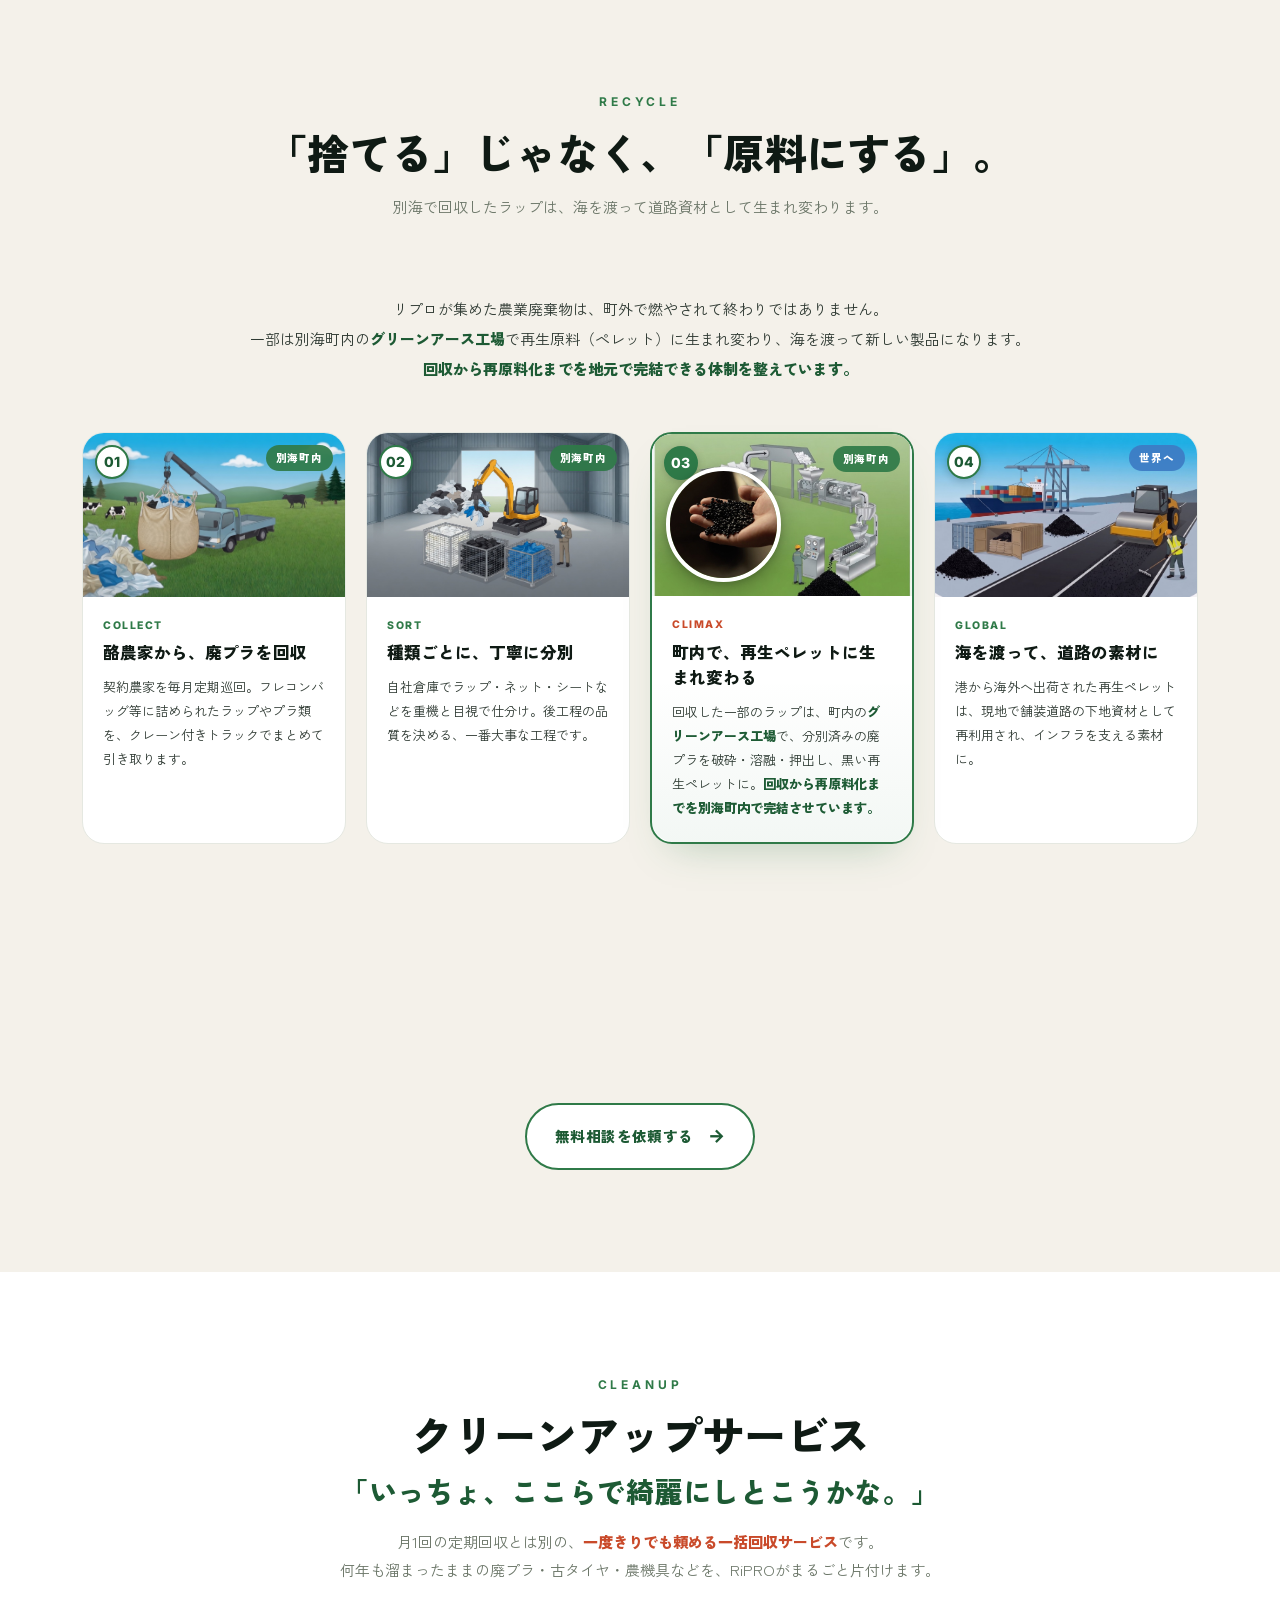
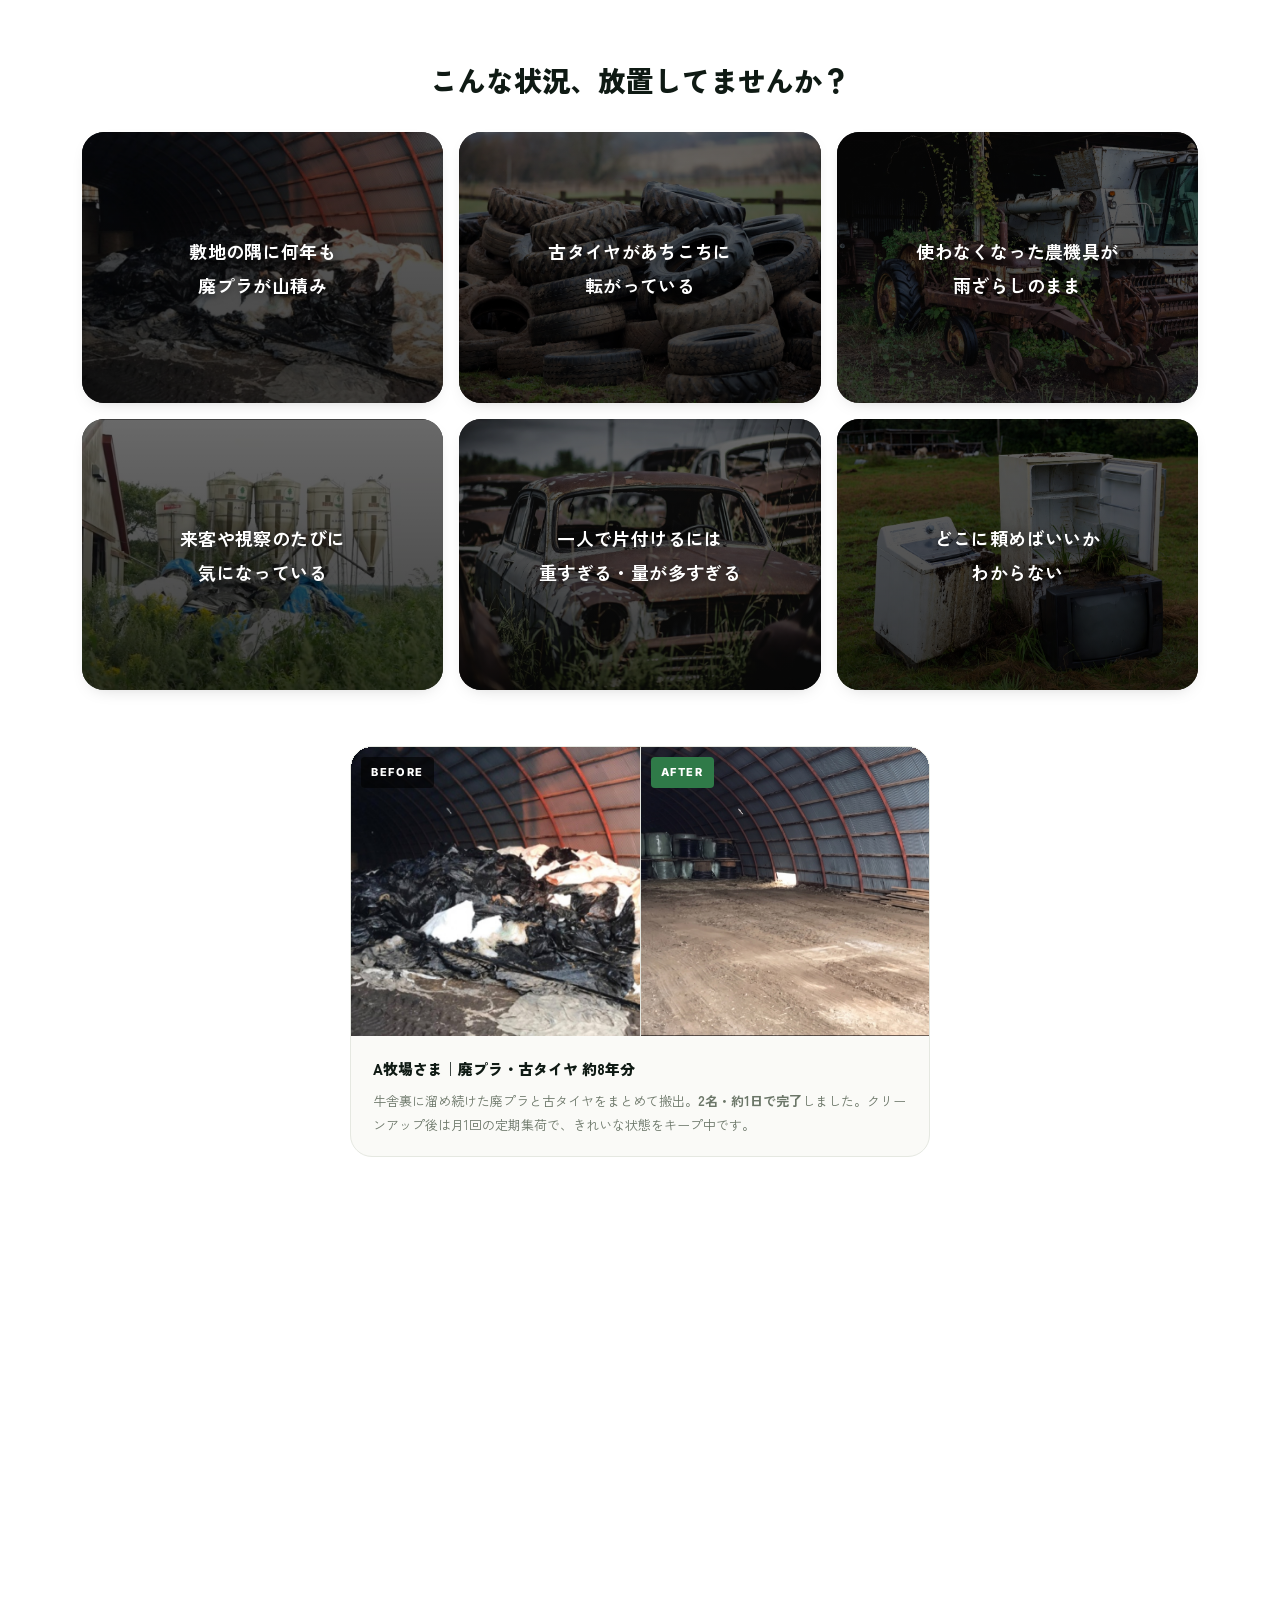
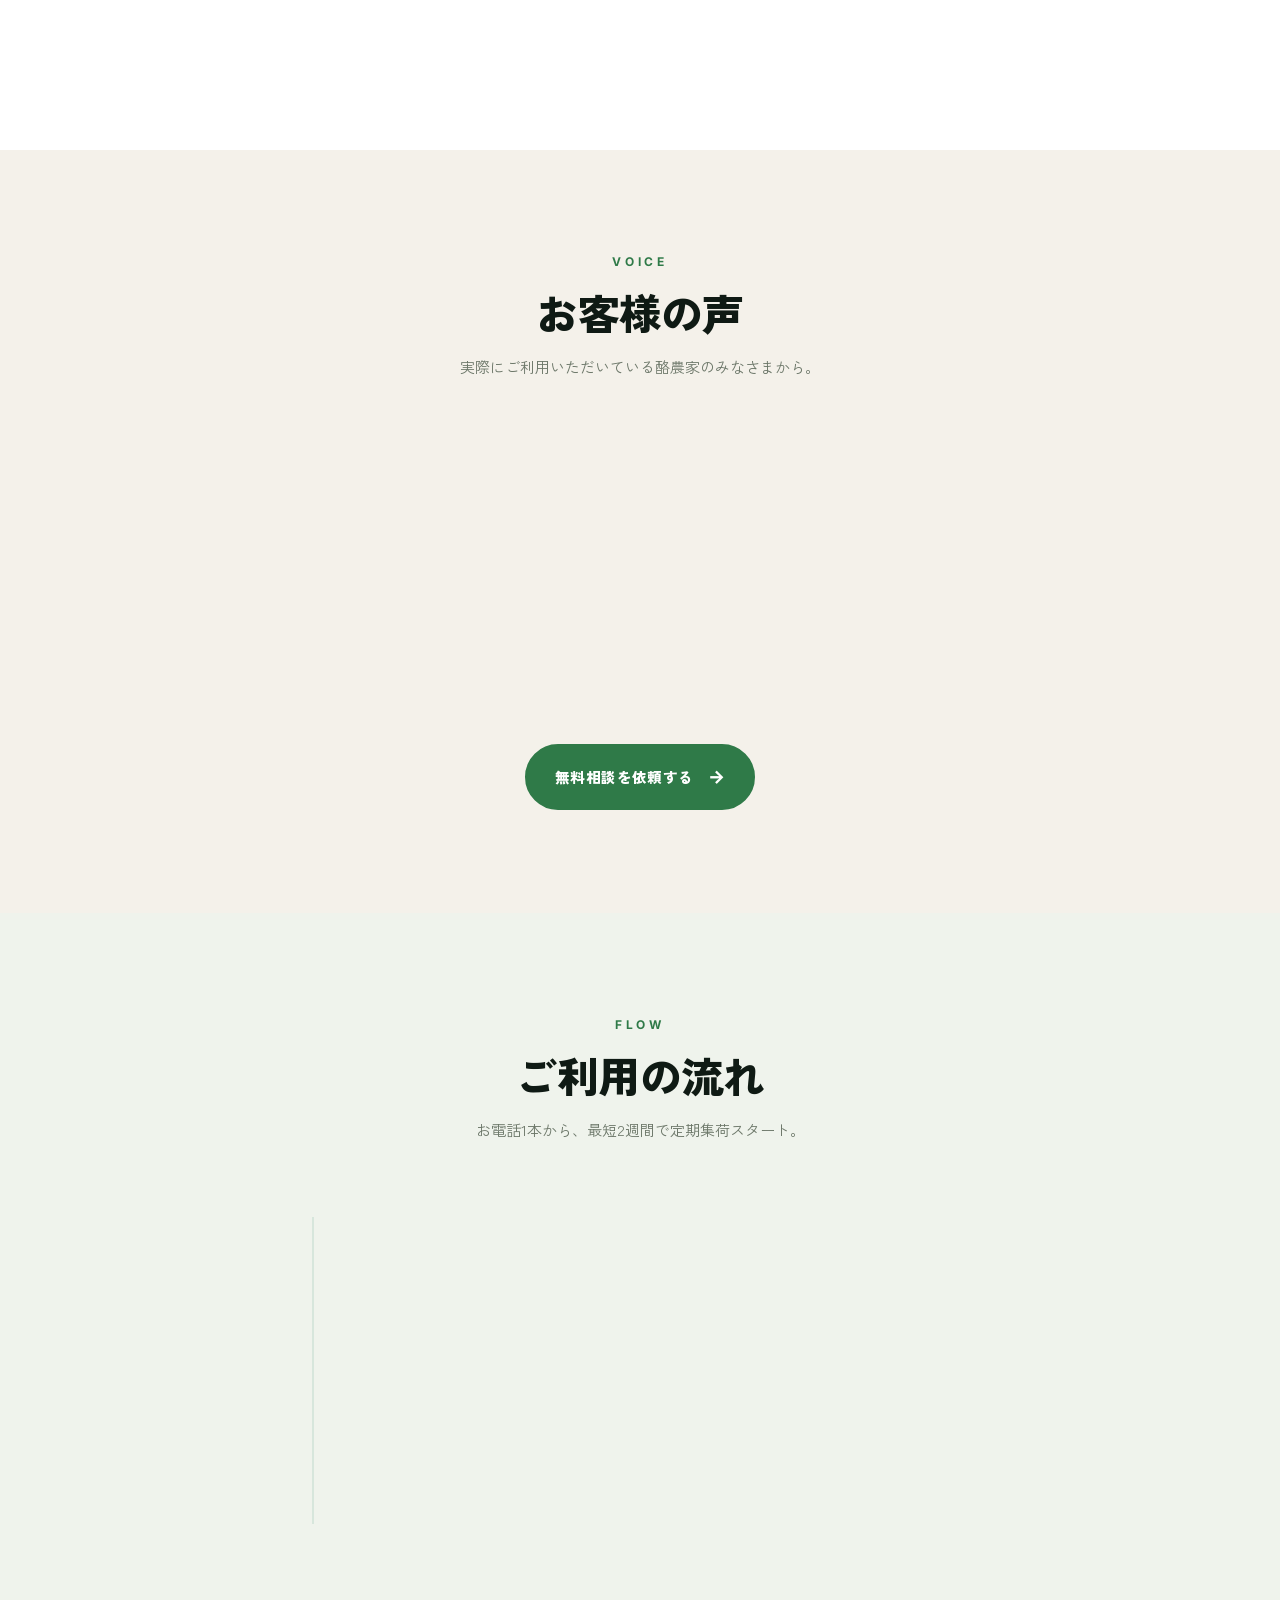
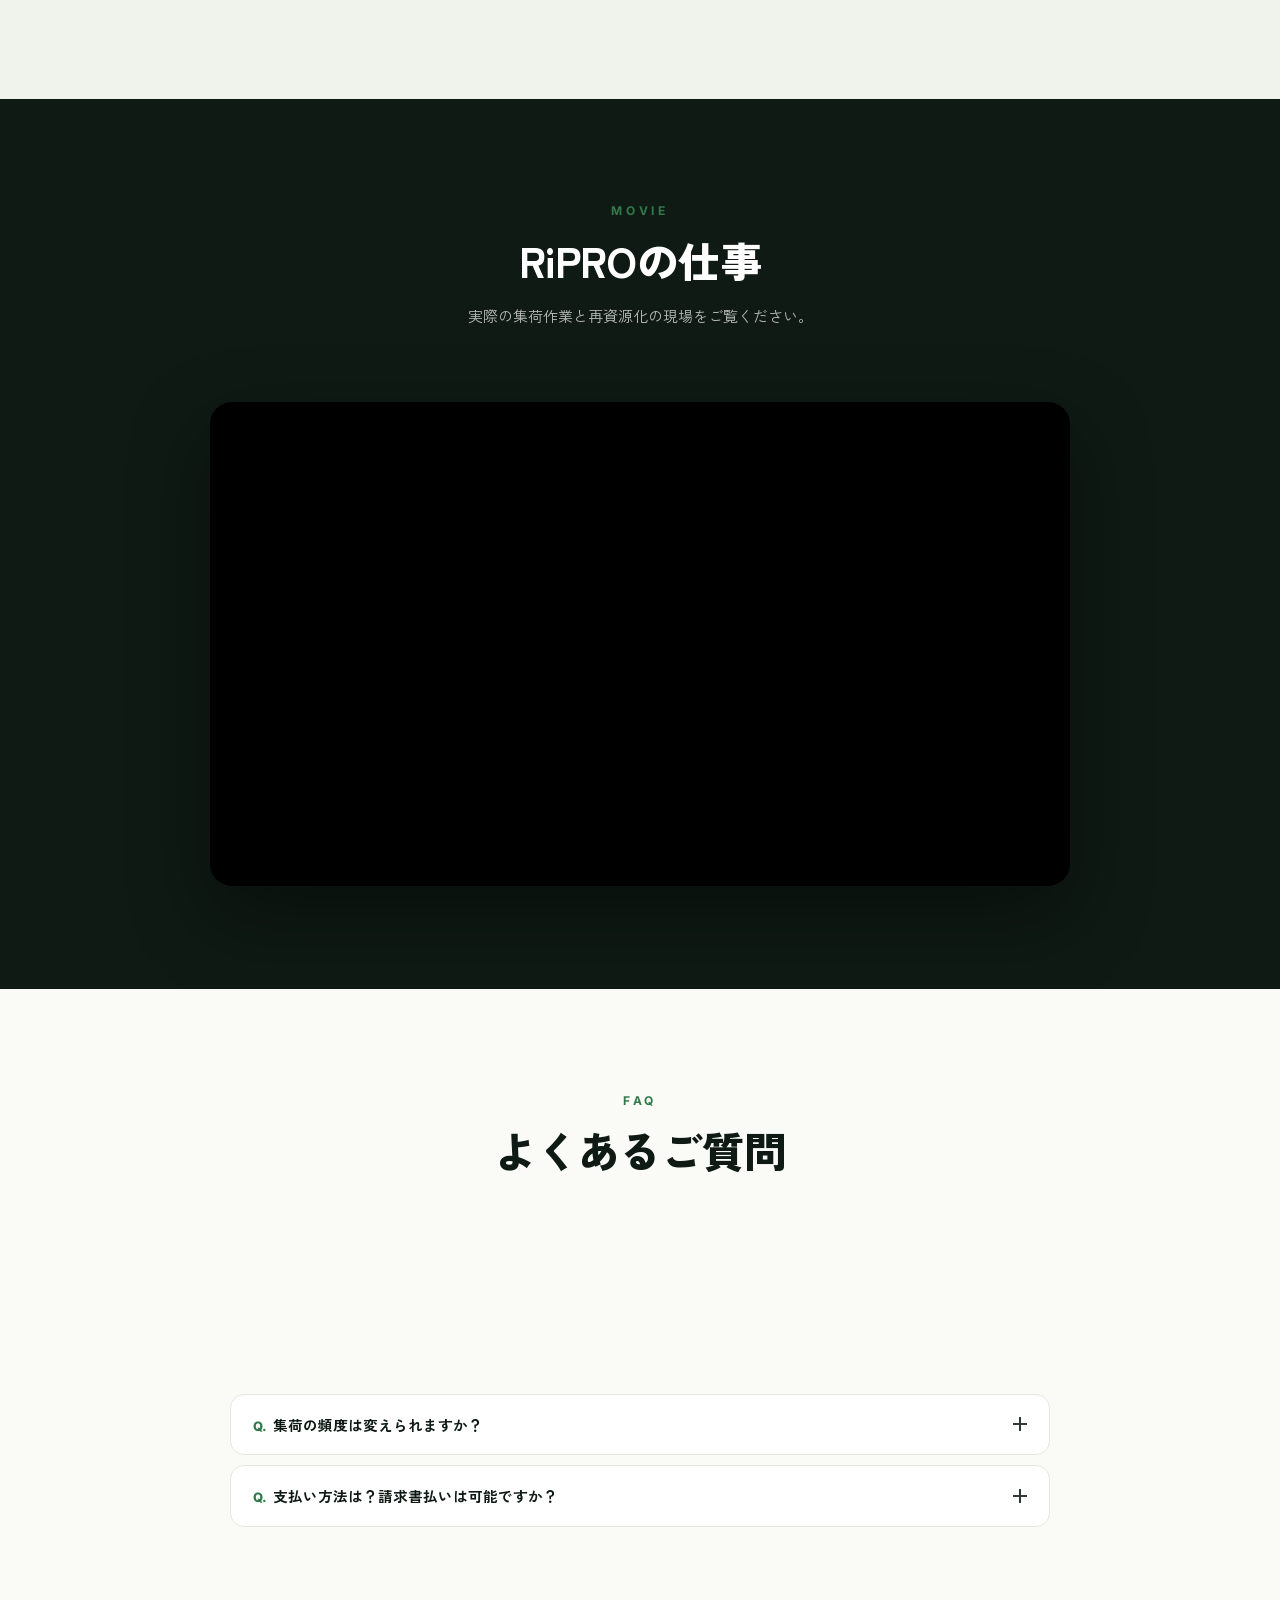
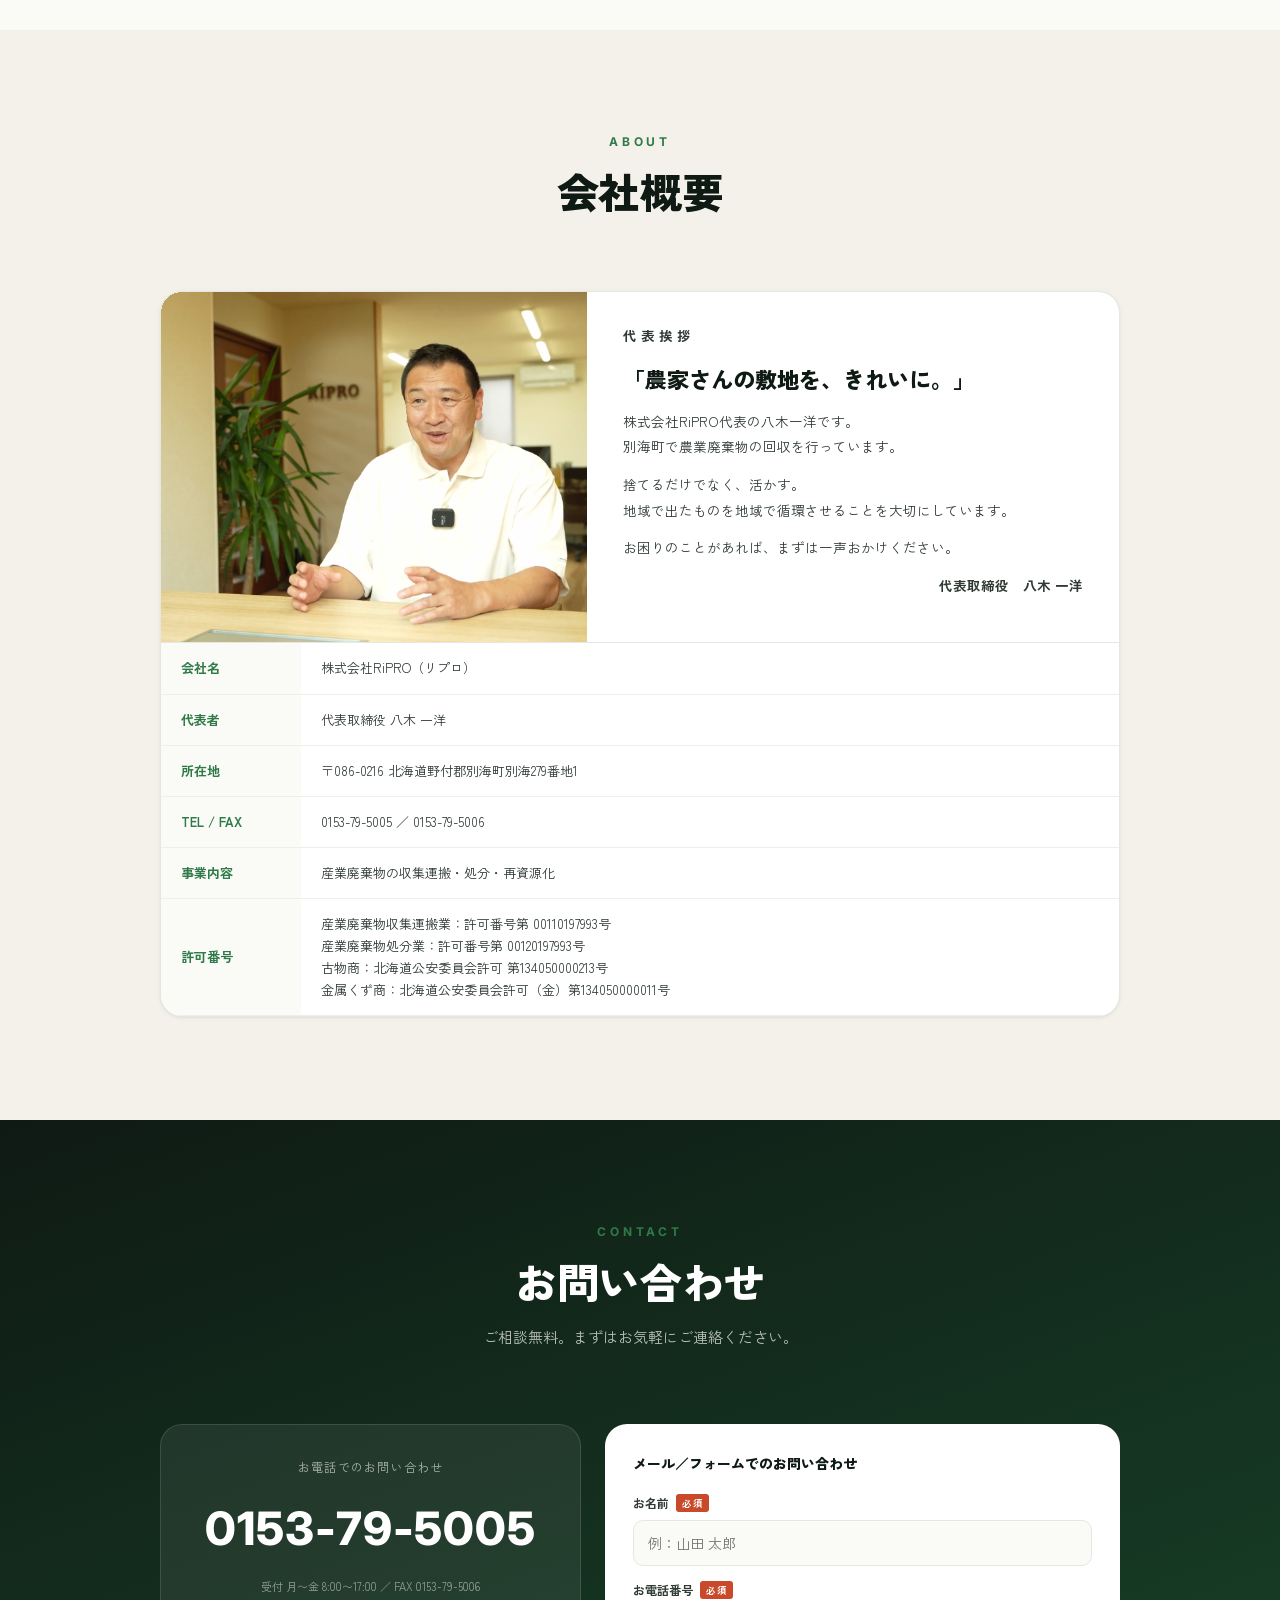
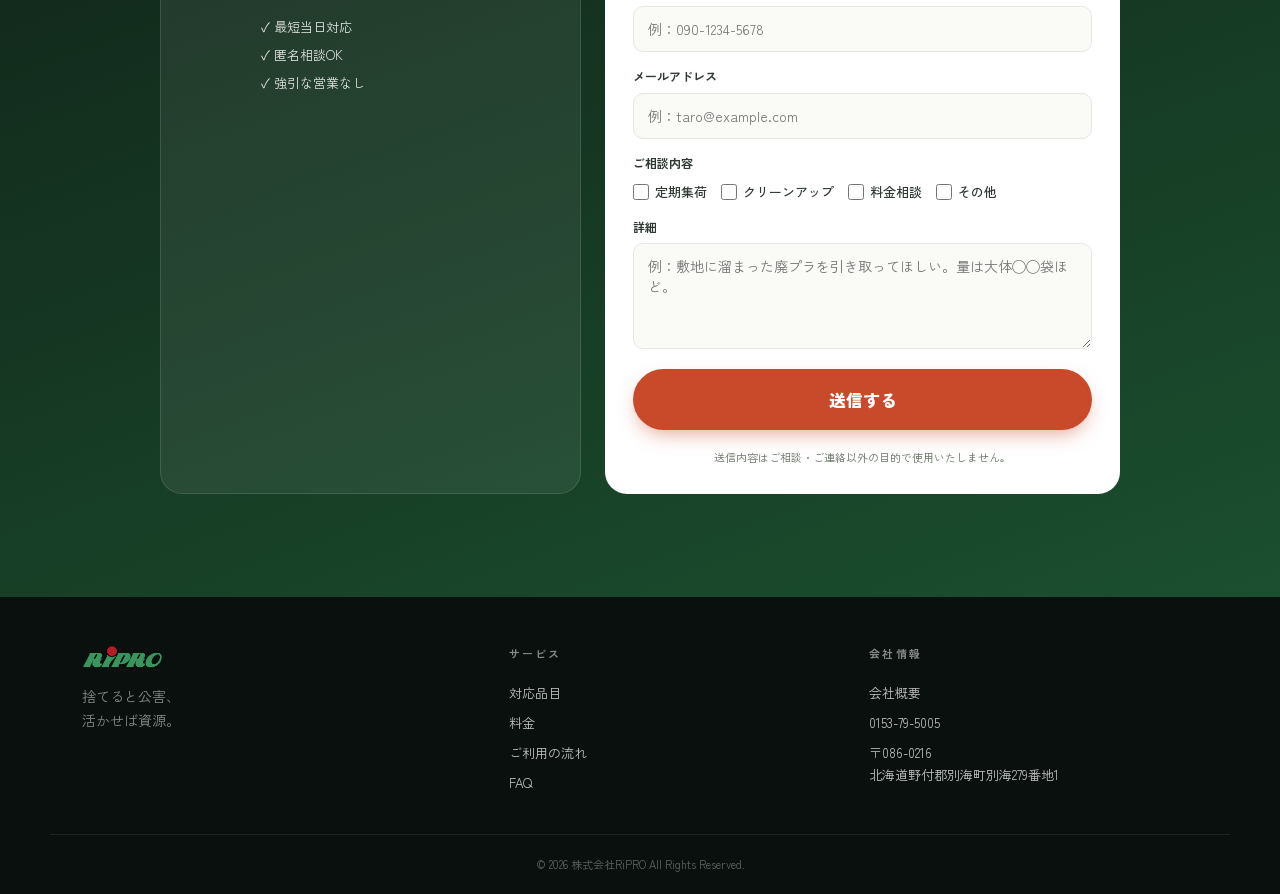
==== commit 661c0e25: "sync: ripro-project@412a87c" ====
--- a/index.html
+++ b/index.html
@@ -9,14 +9,14 @@
 <meta property="og:title" content="RiPRO｜別海町の農業廃棄物 定期回収サービス">
 <meta property="og:description" content="毎月くるから、溜まらない。ラップもタイヤも鉄くずも、まとめて定期回収。ご相談無料。">
 <meta property="og:type" content="website">
-<meta property="og:url" content="https://okudatamiobanzai-web.github.io/ripro-hp/">
-<meta property="og:image" content="https://okudatamiobanzai-web.github.io/ripro-hp/candidates/%E3%83%92%E3%83%BC%E3%83%AD%E3%83%BC.jpg">
+<meta property="og:url" content="https://ripro.biz/">
+<meta property="og:image" content="https://ripro.biz/candidates/%E3%83%92%E3%83%BC%E3%83%AD%E3%83%BC.jpg">
 <meta property="og:image:width" content="1640">
 <meta property="og:image:height" content="924">
 <meta property="og:site_name" content="RiPRO（株式会社リプロ）">
 <meta name="twitter:card" content="summary_large_image">
 <meta property="og:locale" content="ja_JP">
-<link rel="canonical" href="https://okudatamiobanzai-web.github.io/ripro-hp/">
+<link rel="canonical" href="https://ripro.biz/">
 <link rel="preconnect" href="https://fonts.googleapis.com">
 <link rel="preconnect" href="https://fonts.gstatic.com" crossorigin>
 <link rel="stylesheet" href="css/styles.css?v=19">
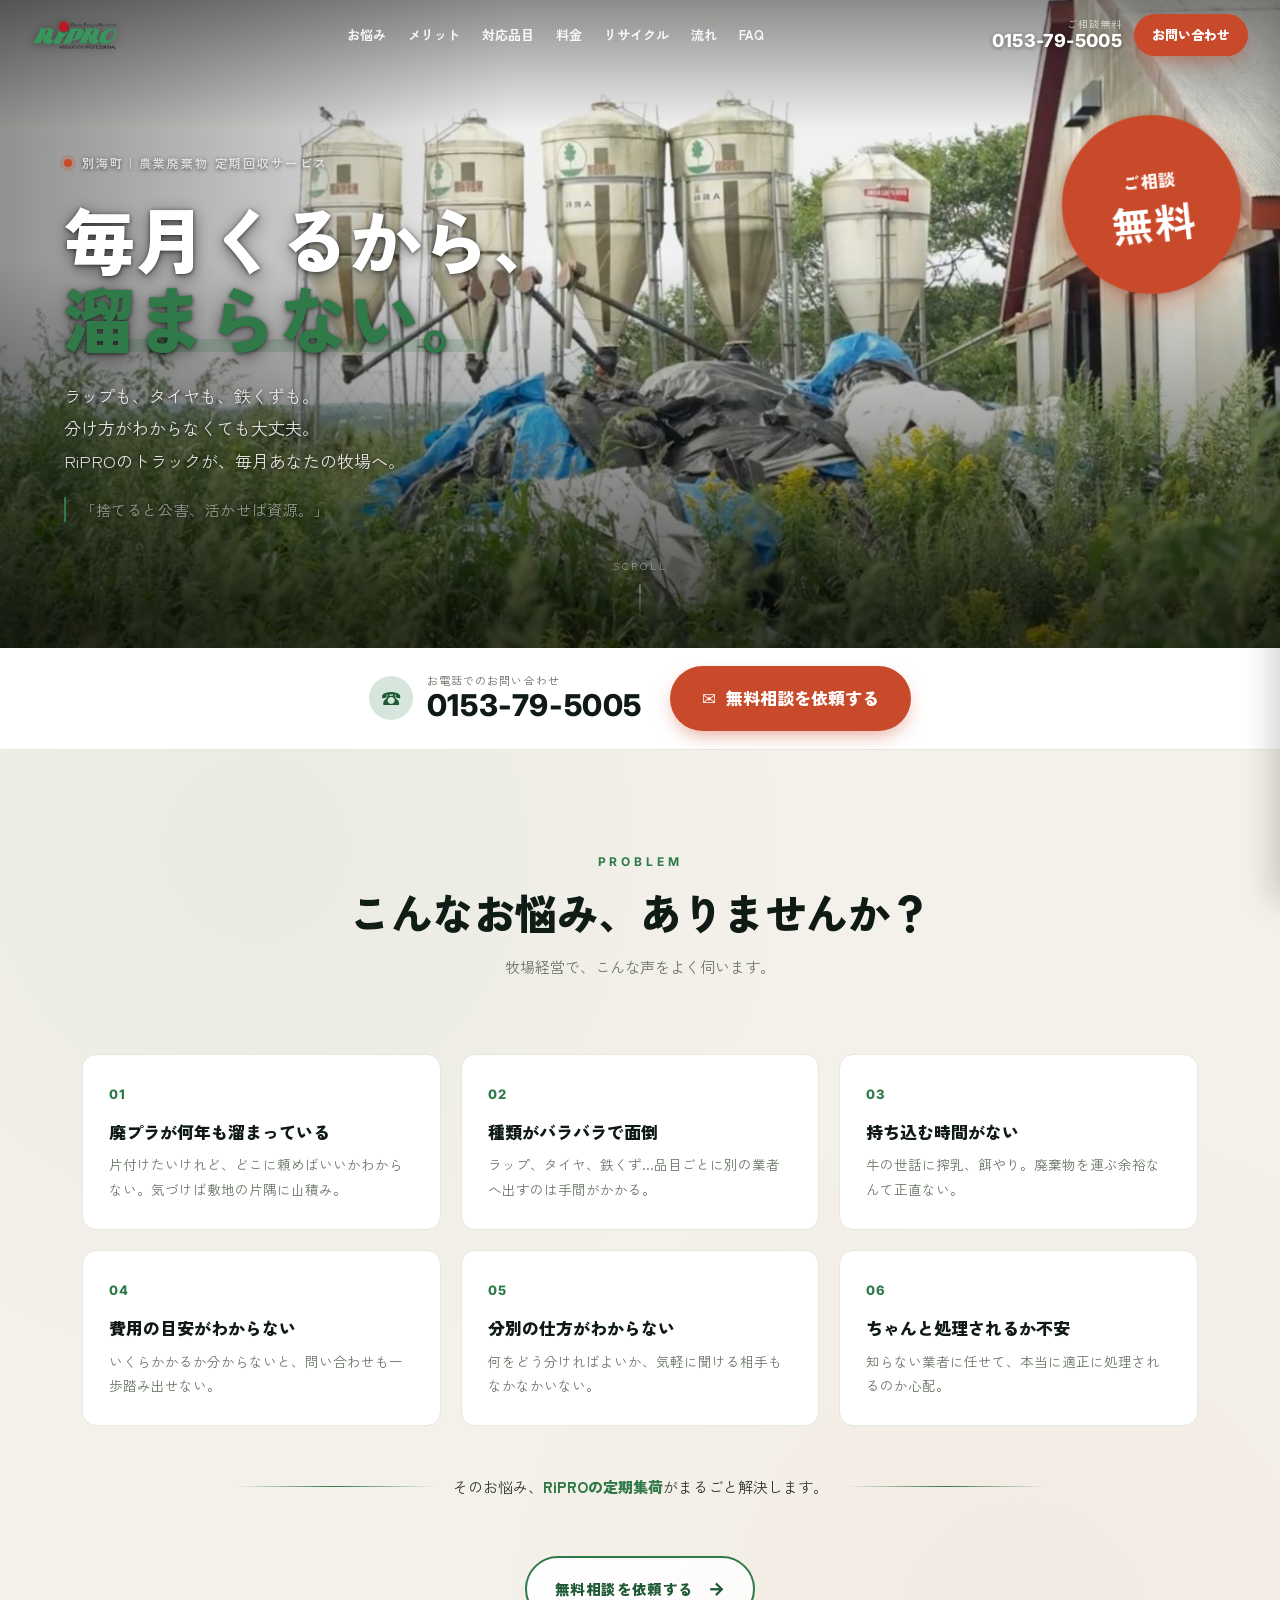
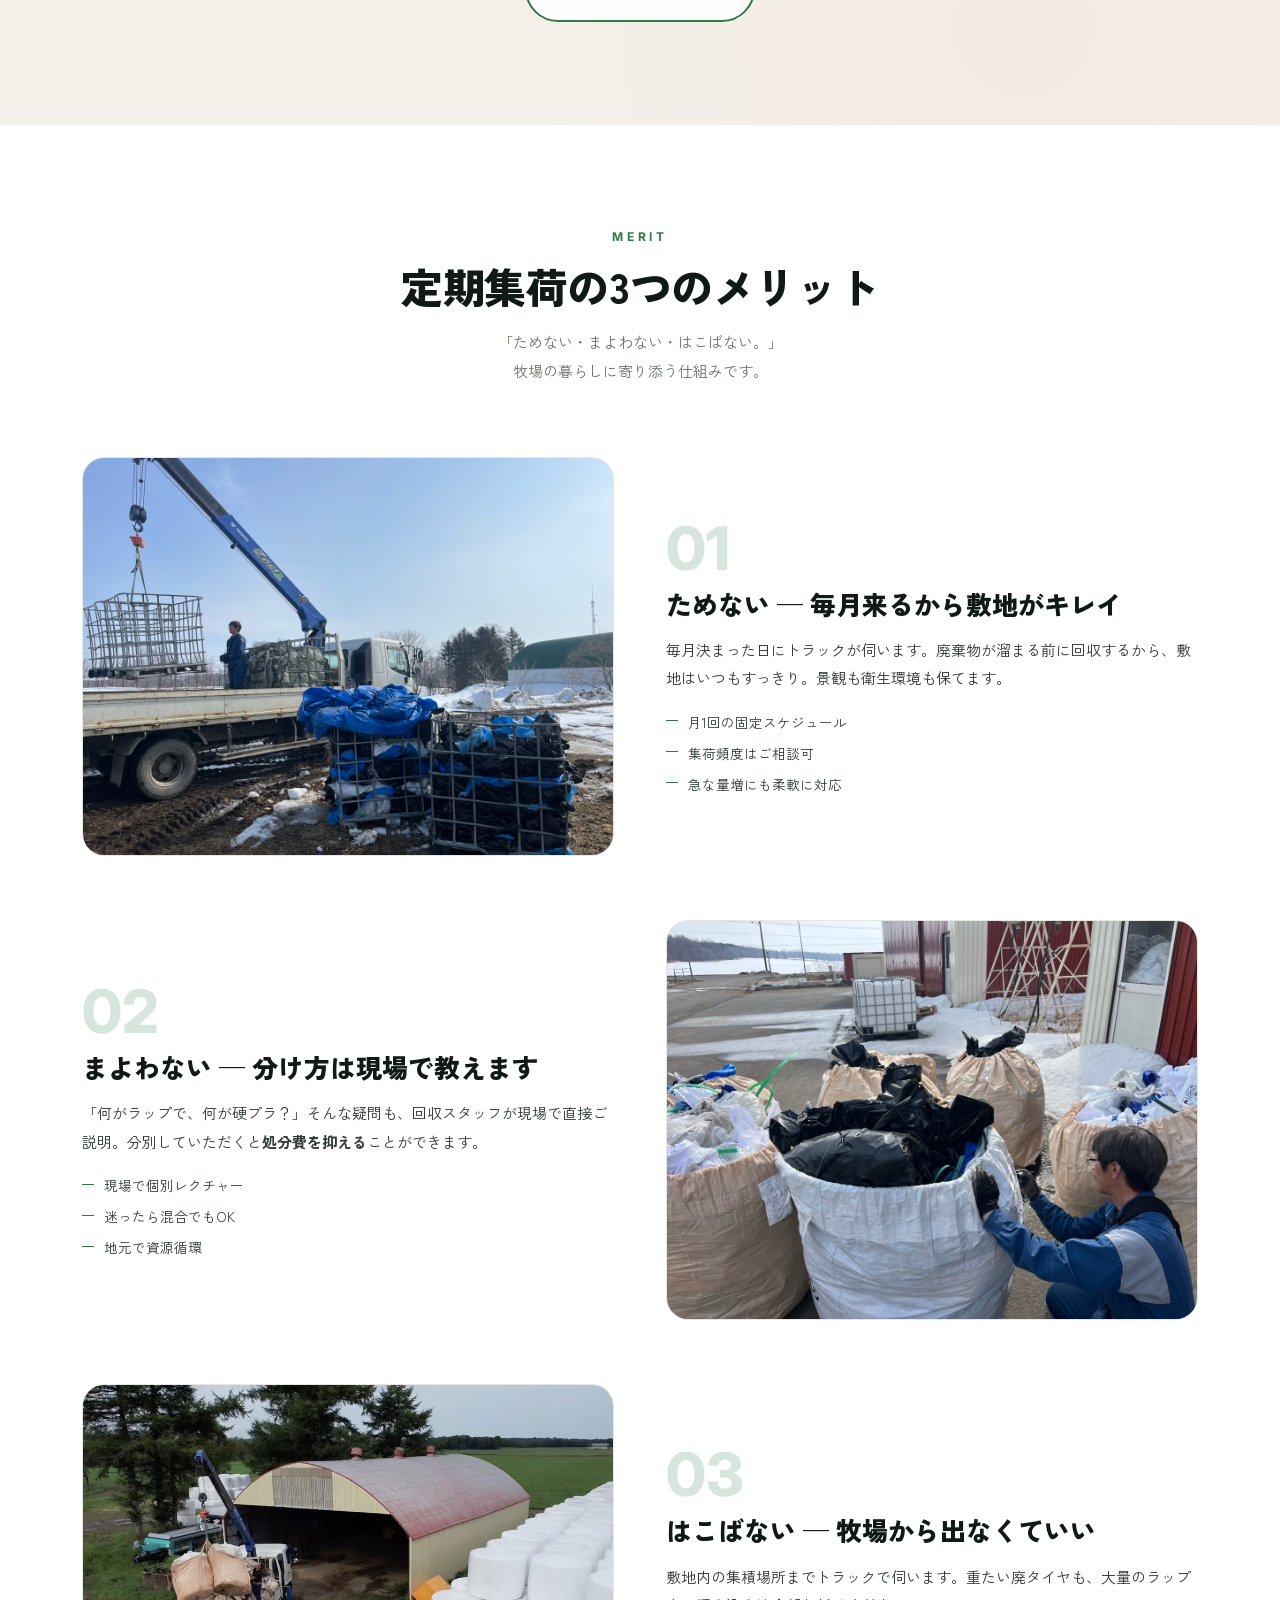
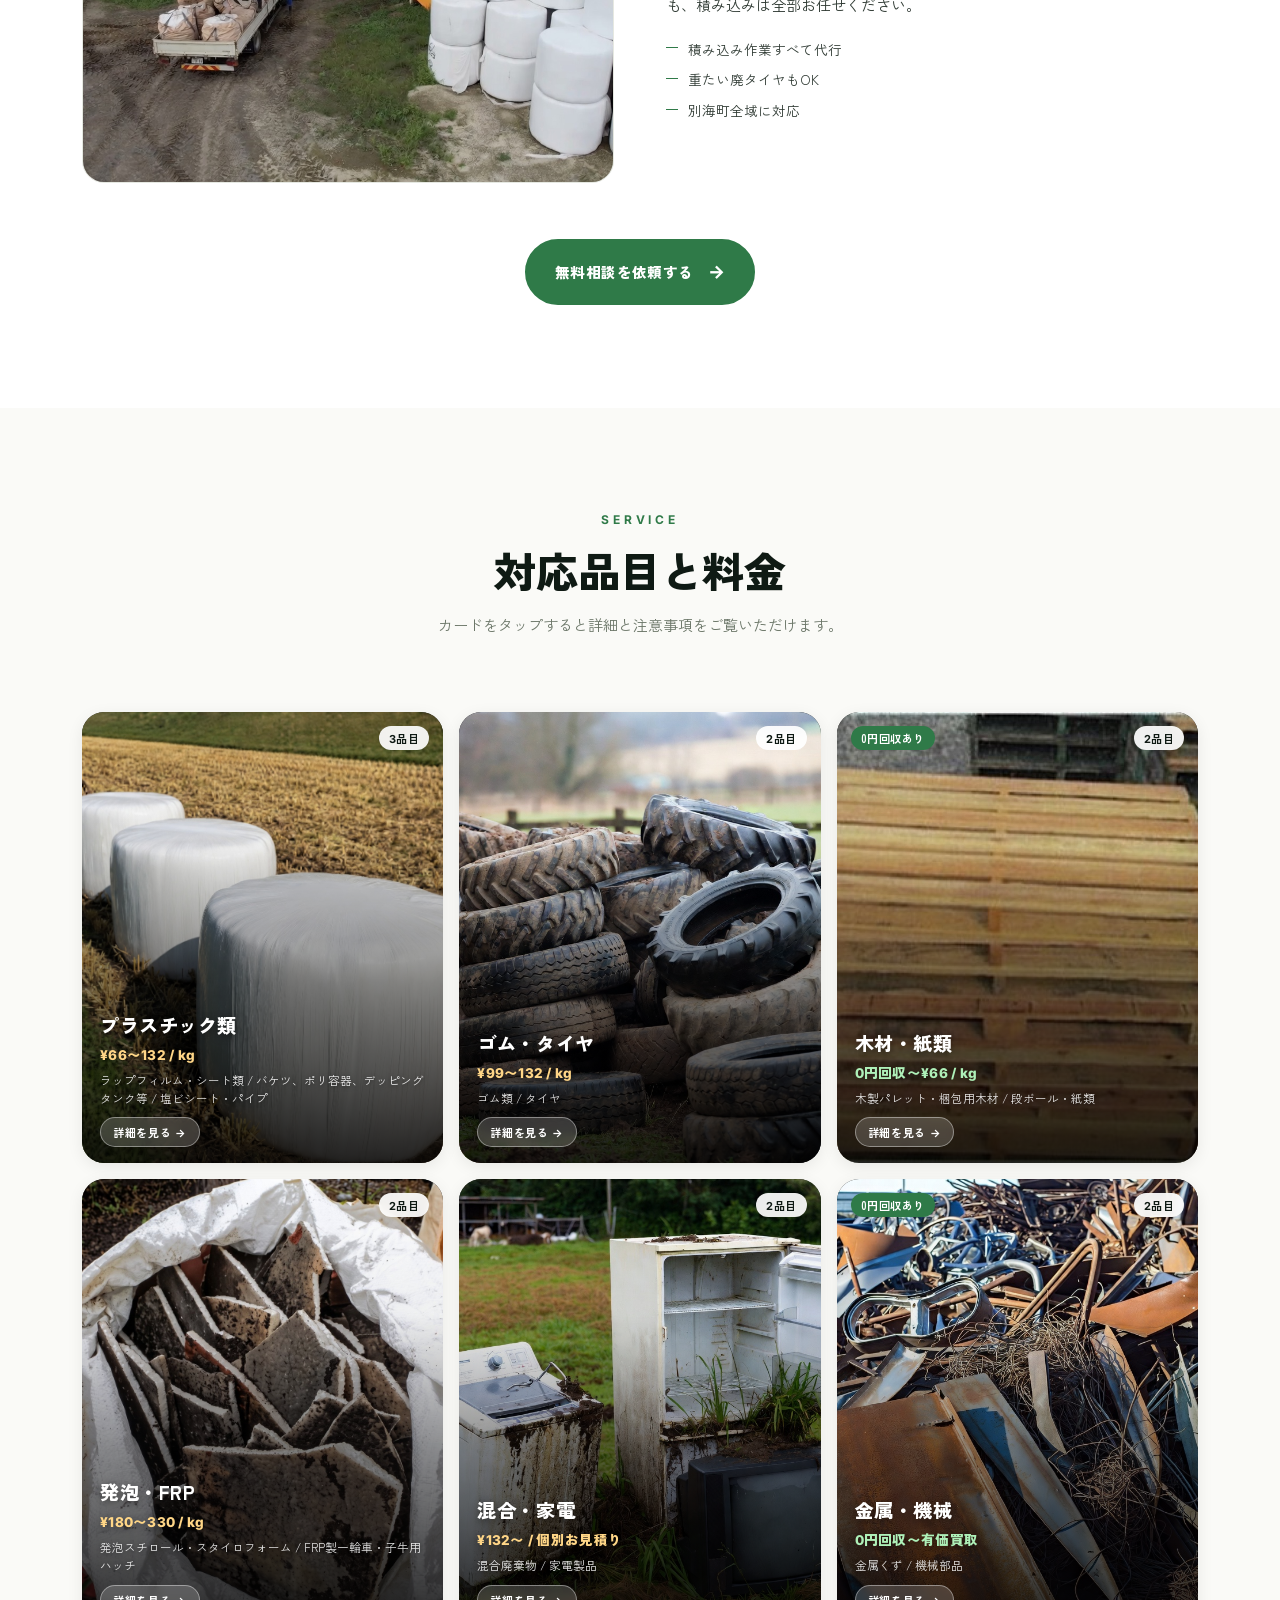
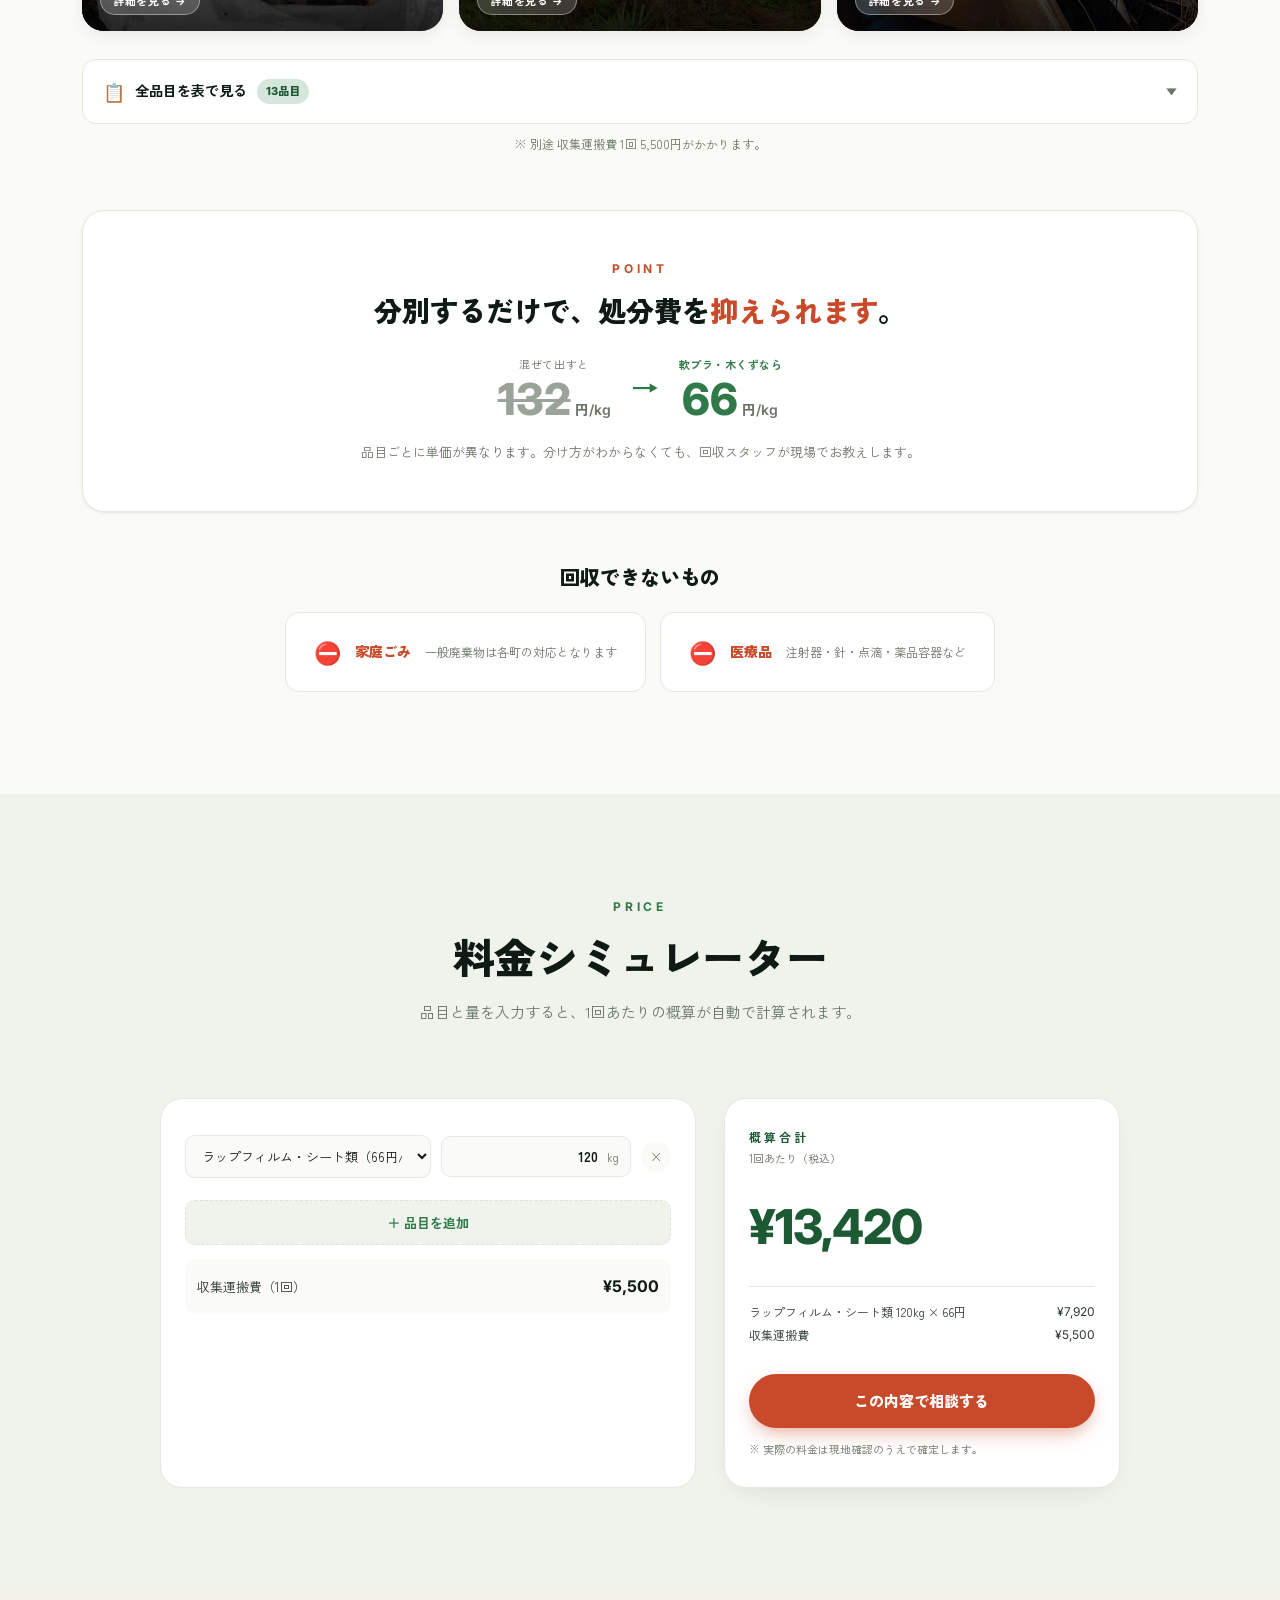
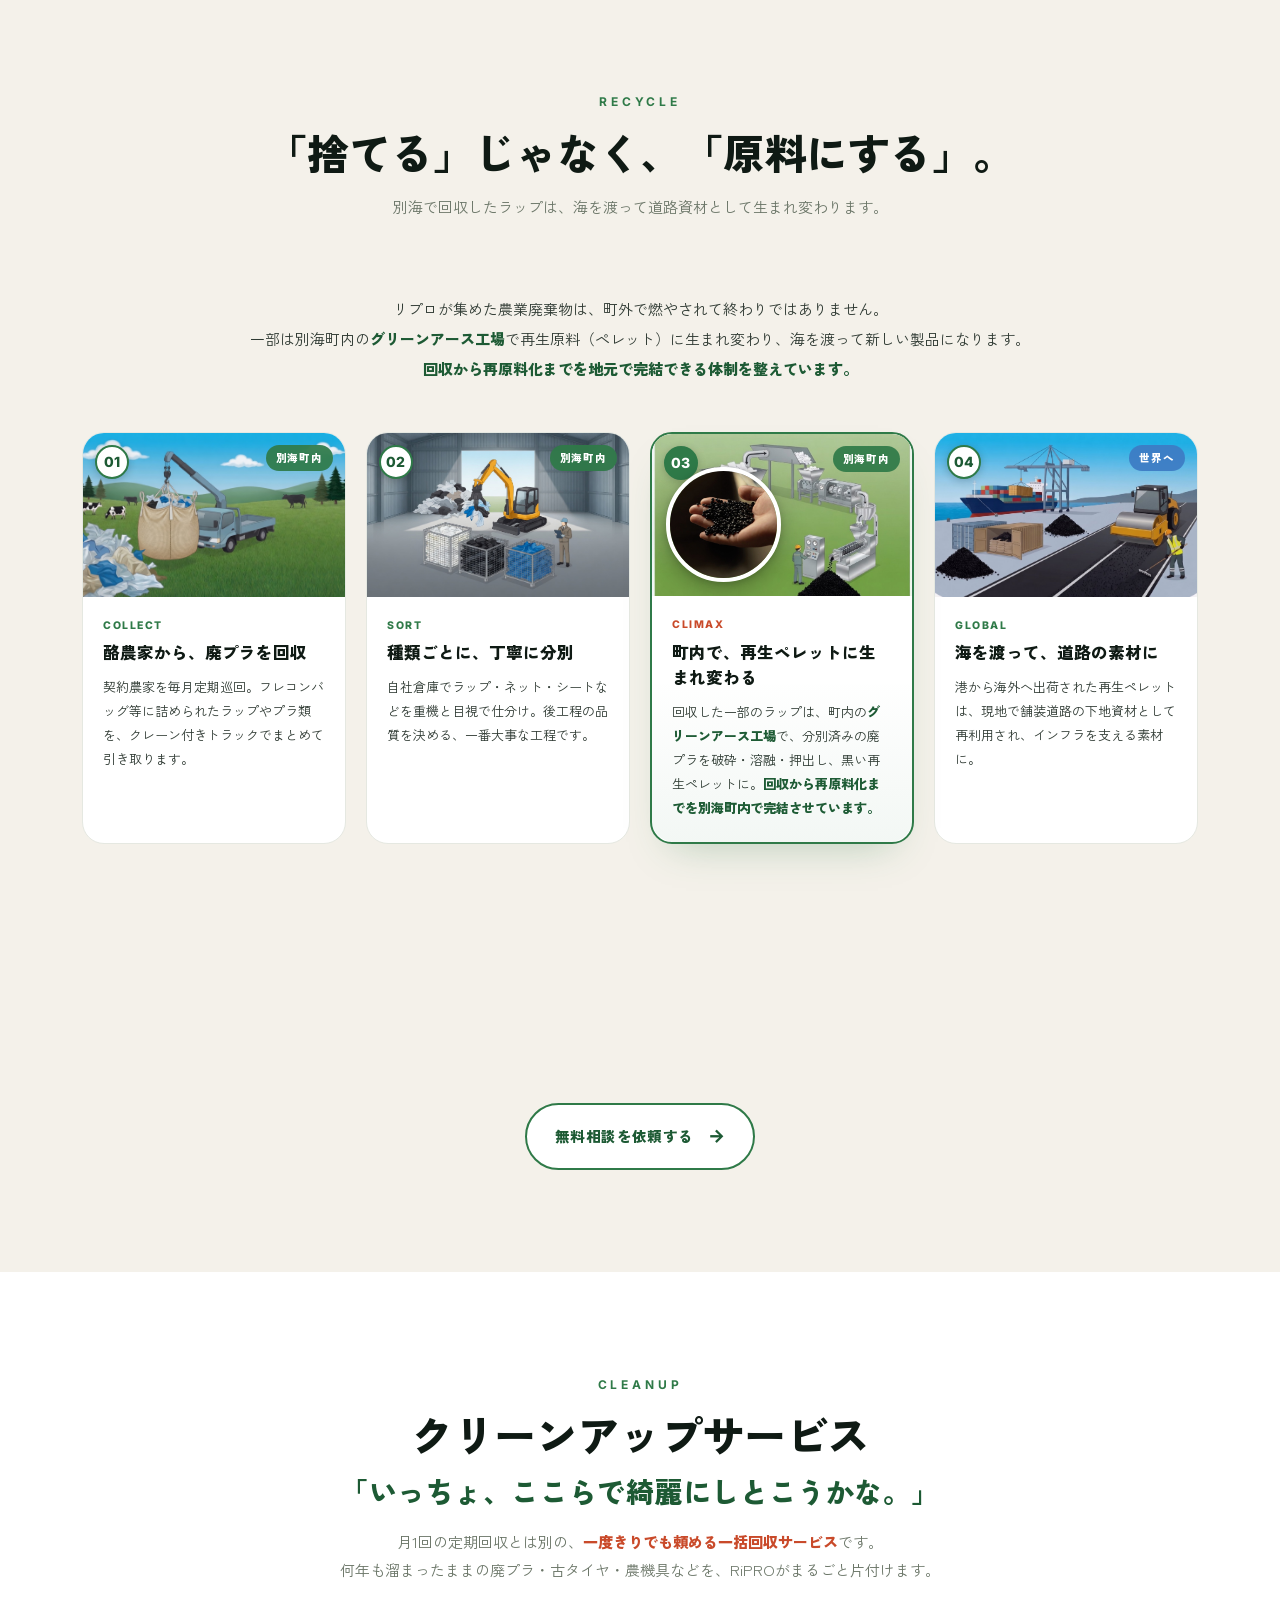
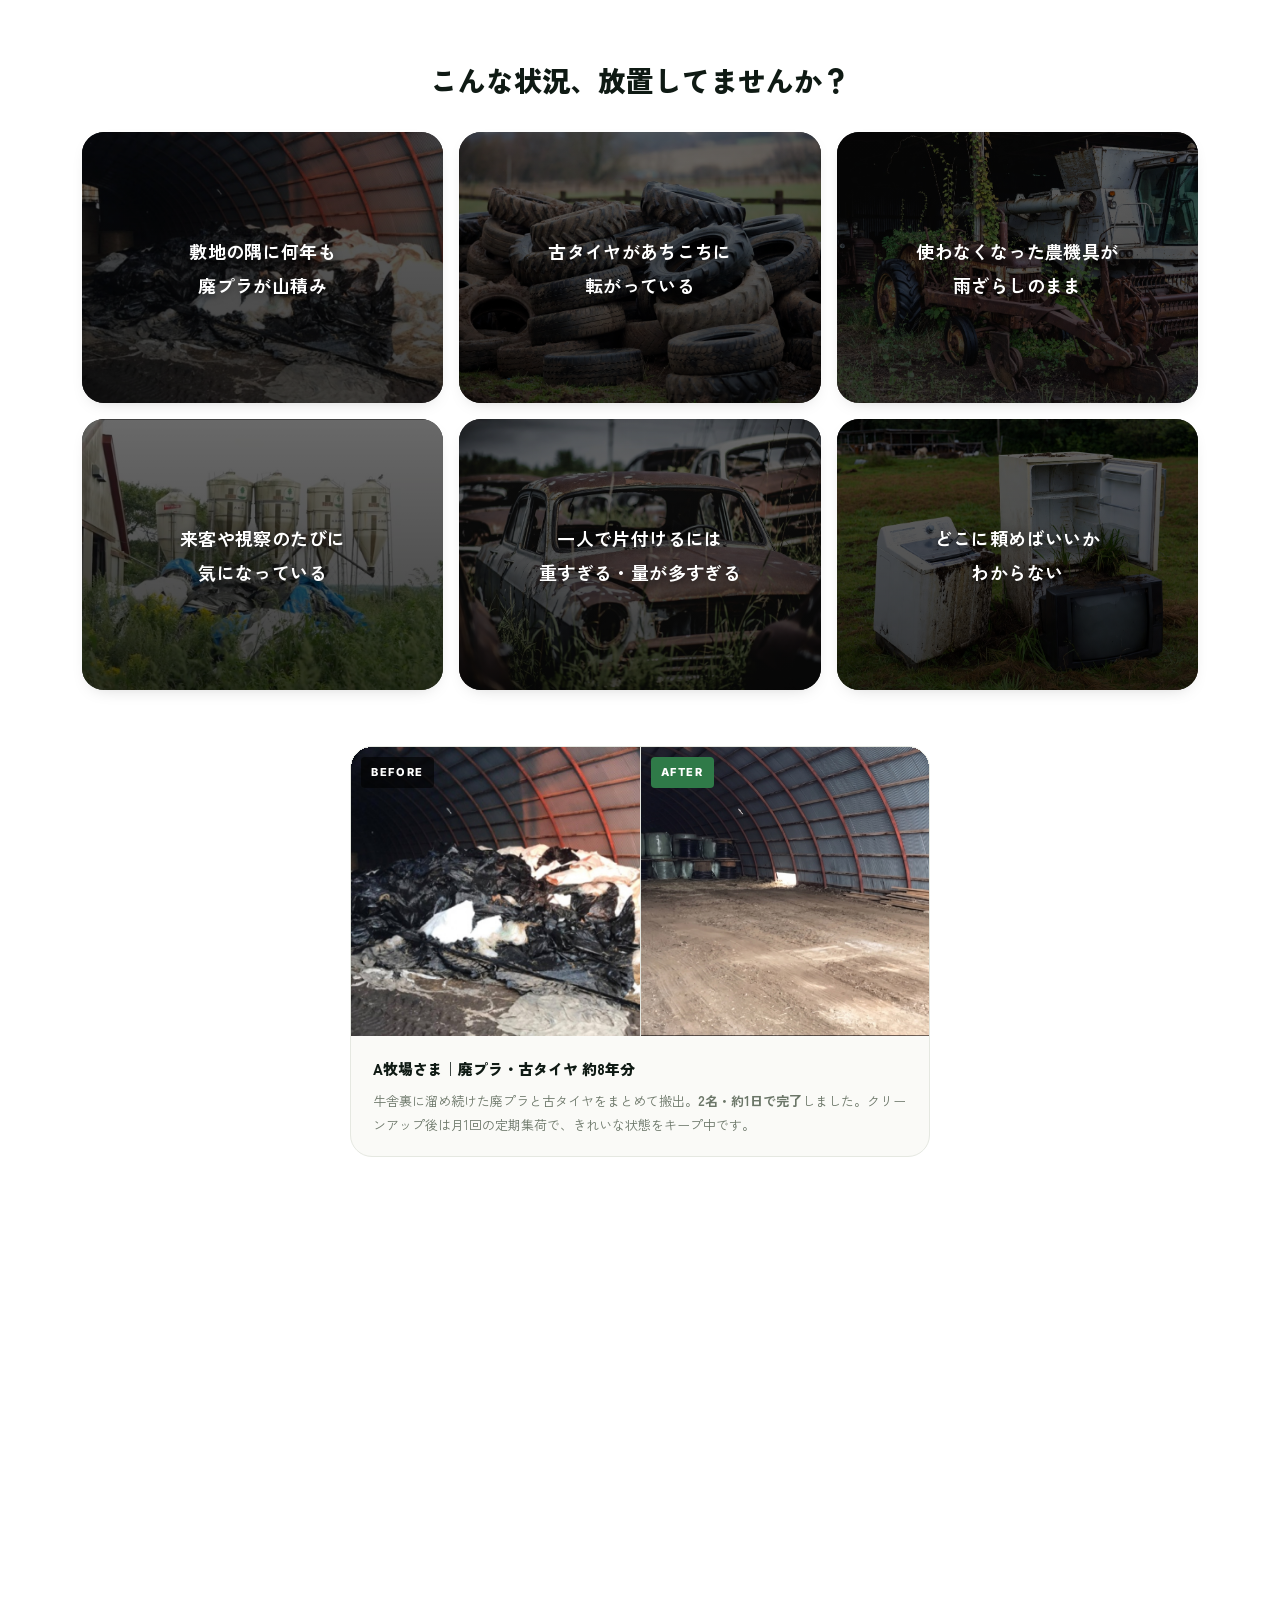
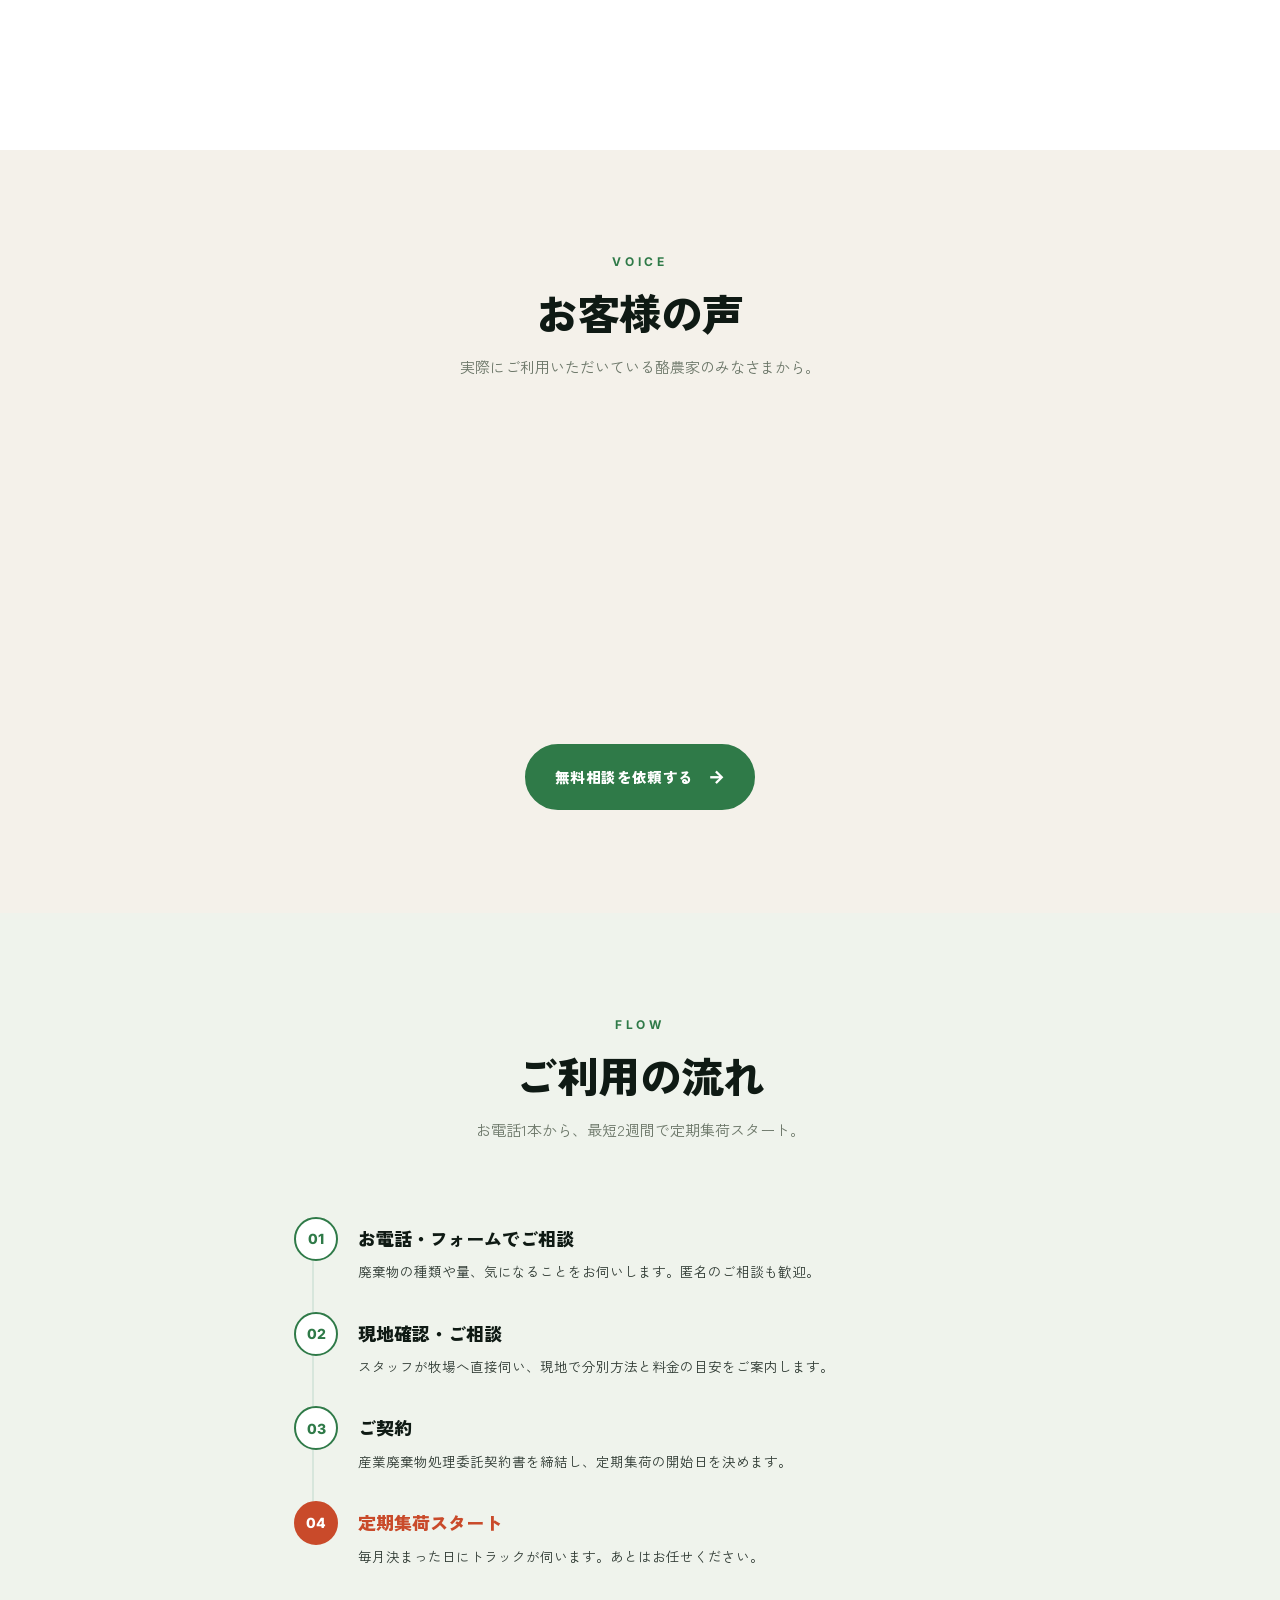
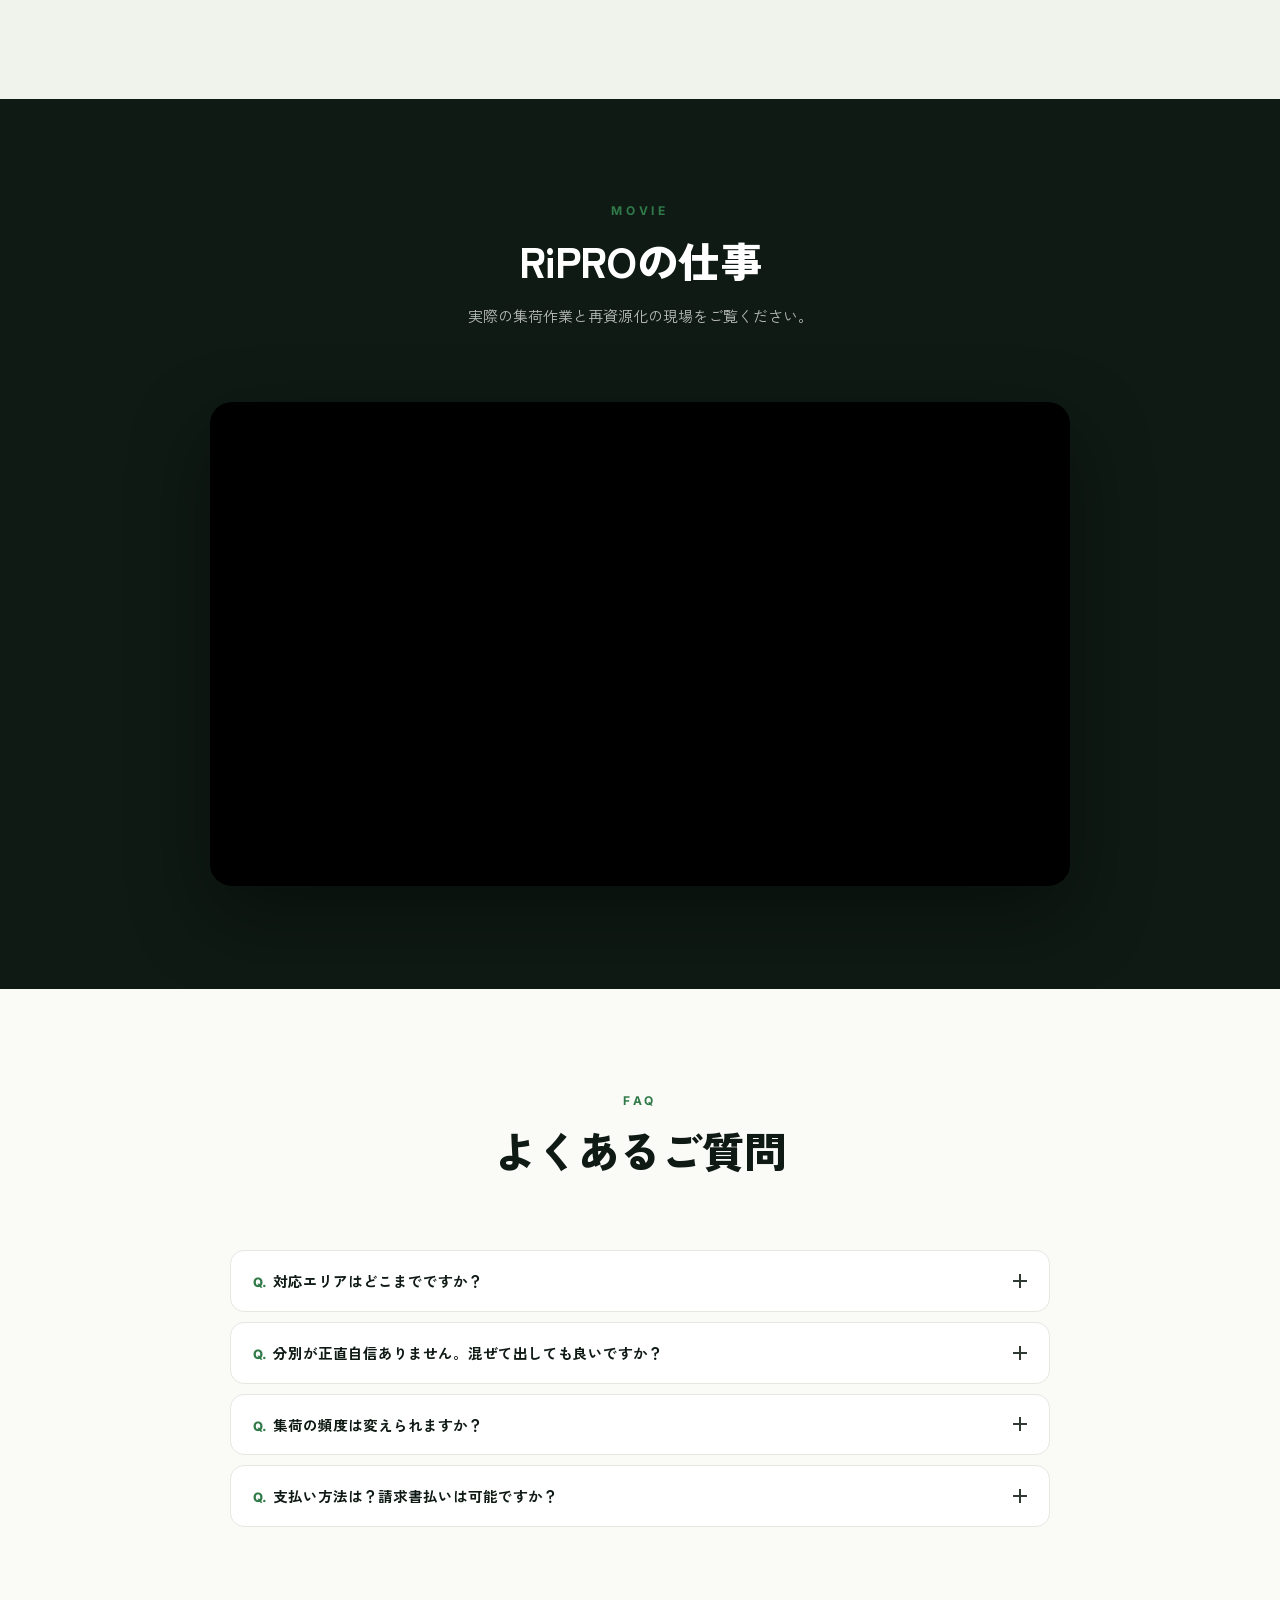
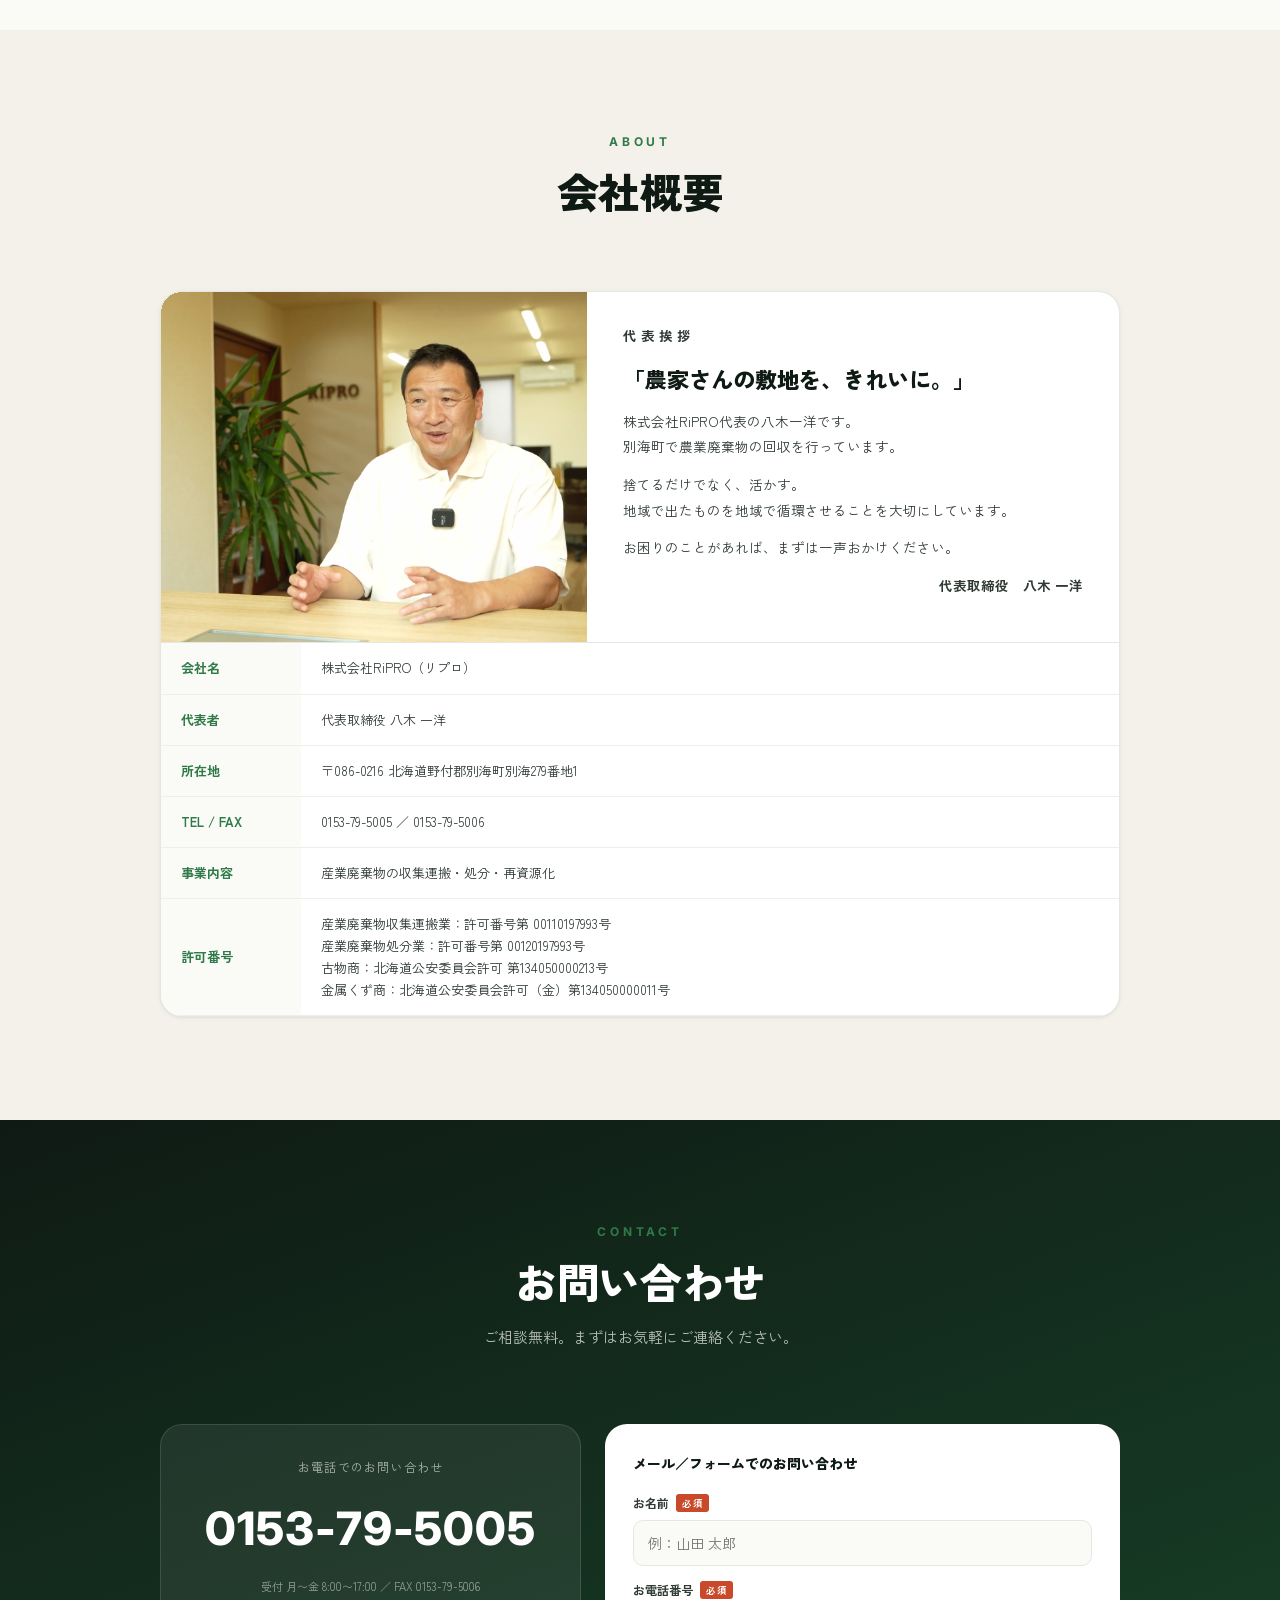
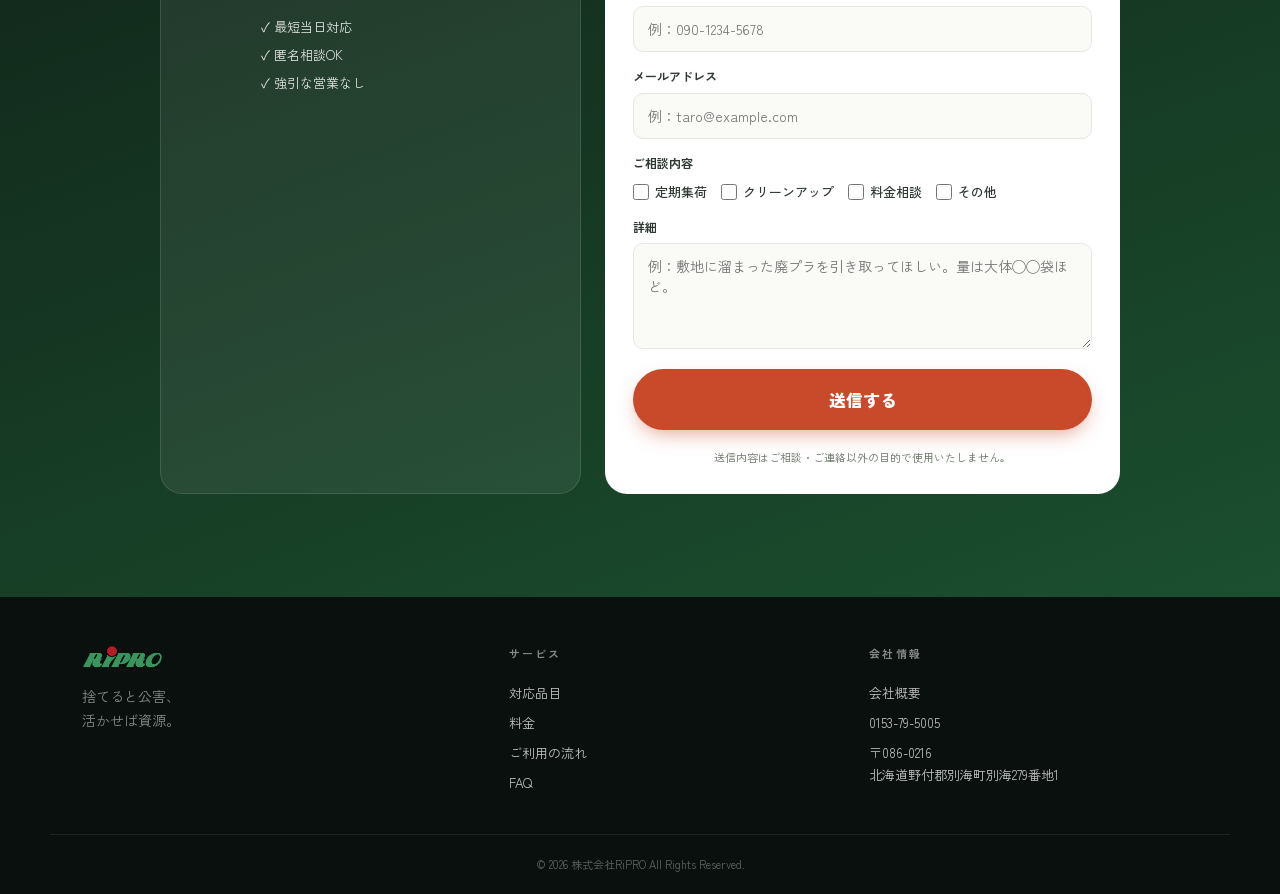
==== commit fb1207ba: "sync: ripro-project@ea0a084" ====
--- a/index.html
+++ b/index.html
@@ -19,7 +19,7 @@
 <link rel="canonical" href="https://ripro.biz/">
 <link rel="preconnect" href="https://fonts.googleapis.com">
 <link rel="preconnect" href="https://fonts.gstatic.com" crossorigin>
-<link rel="stylesheet" href="css/styles.css?v=19">
+<link rel="stylesheet" href="css/styles.css?v=20">
 </head>
 <body>
 
@@ -898,8 +898,8 @@
 </div>
 
 
-<script src="js/items-data.js?v=19"></script>
-<script src="js/categories-data.js?v=19"></script>
-<script src="js/app.js?v=19"></script>
+<script src="js/items-data.js?v=20"></script>
+<script src="js/categories-data.js?v=20"></script>
+<script src="js/app.js?v=20"></script>
 </body>
 </html>
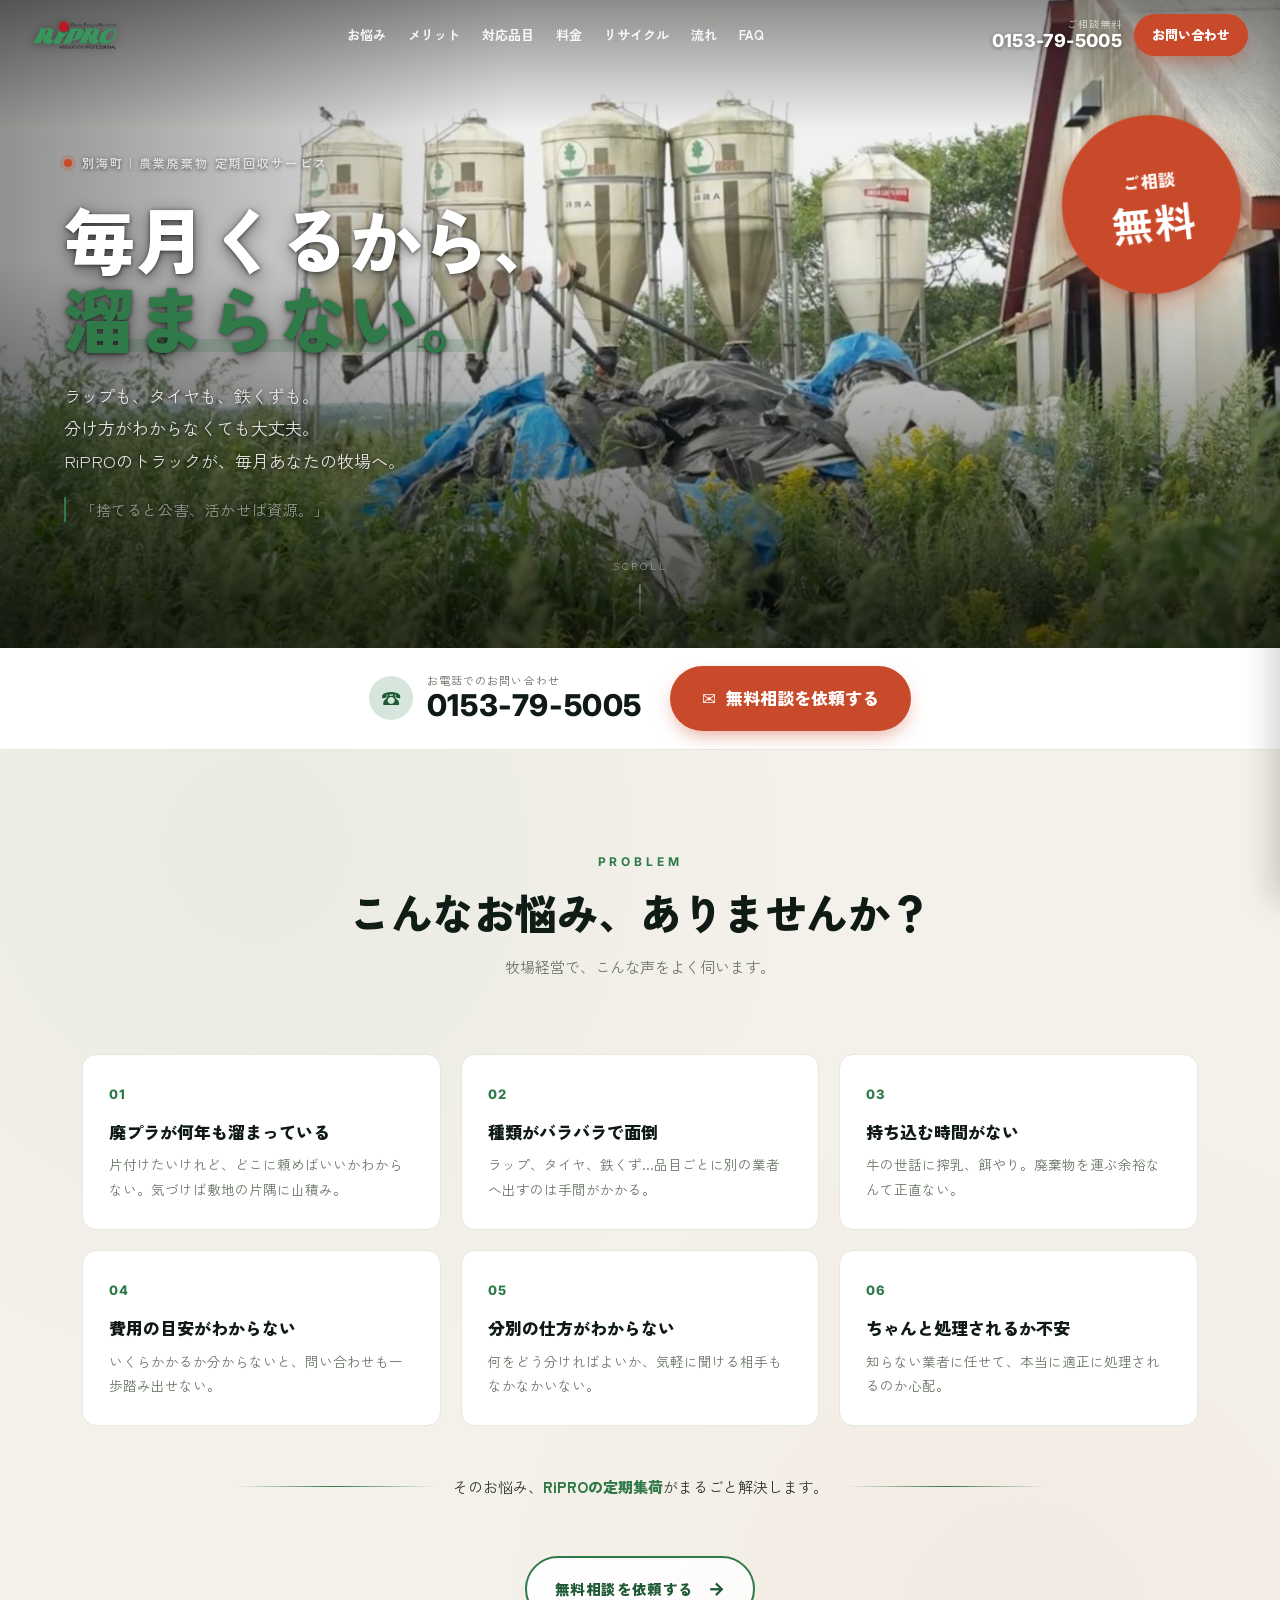
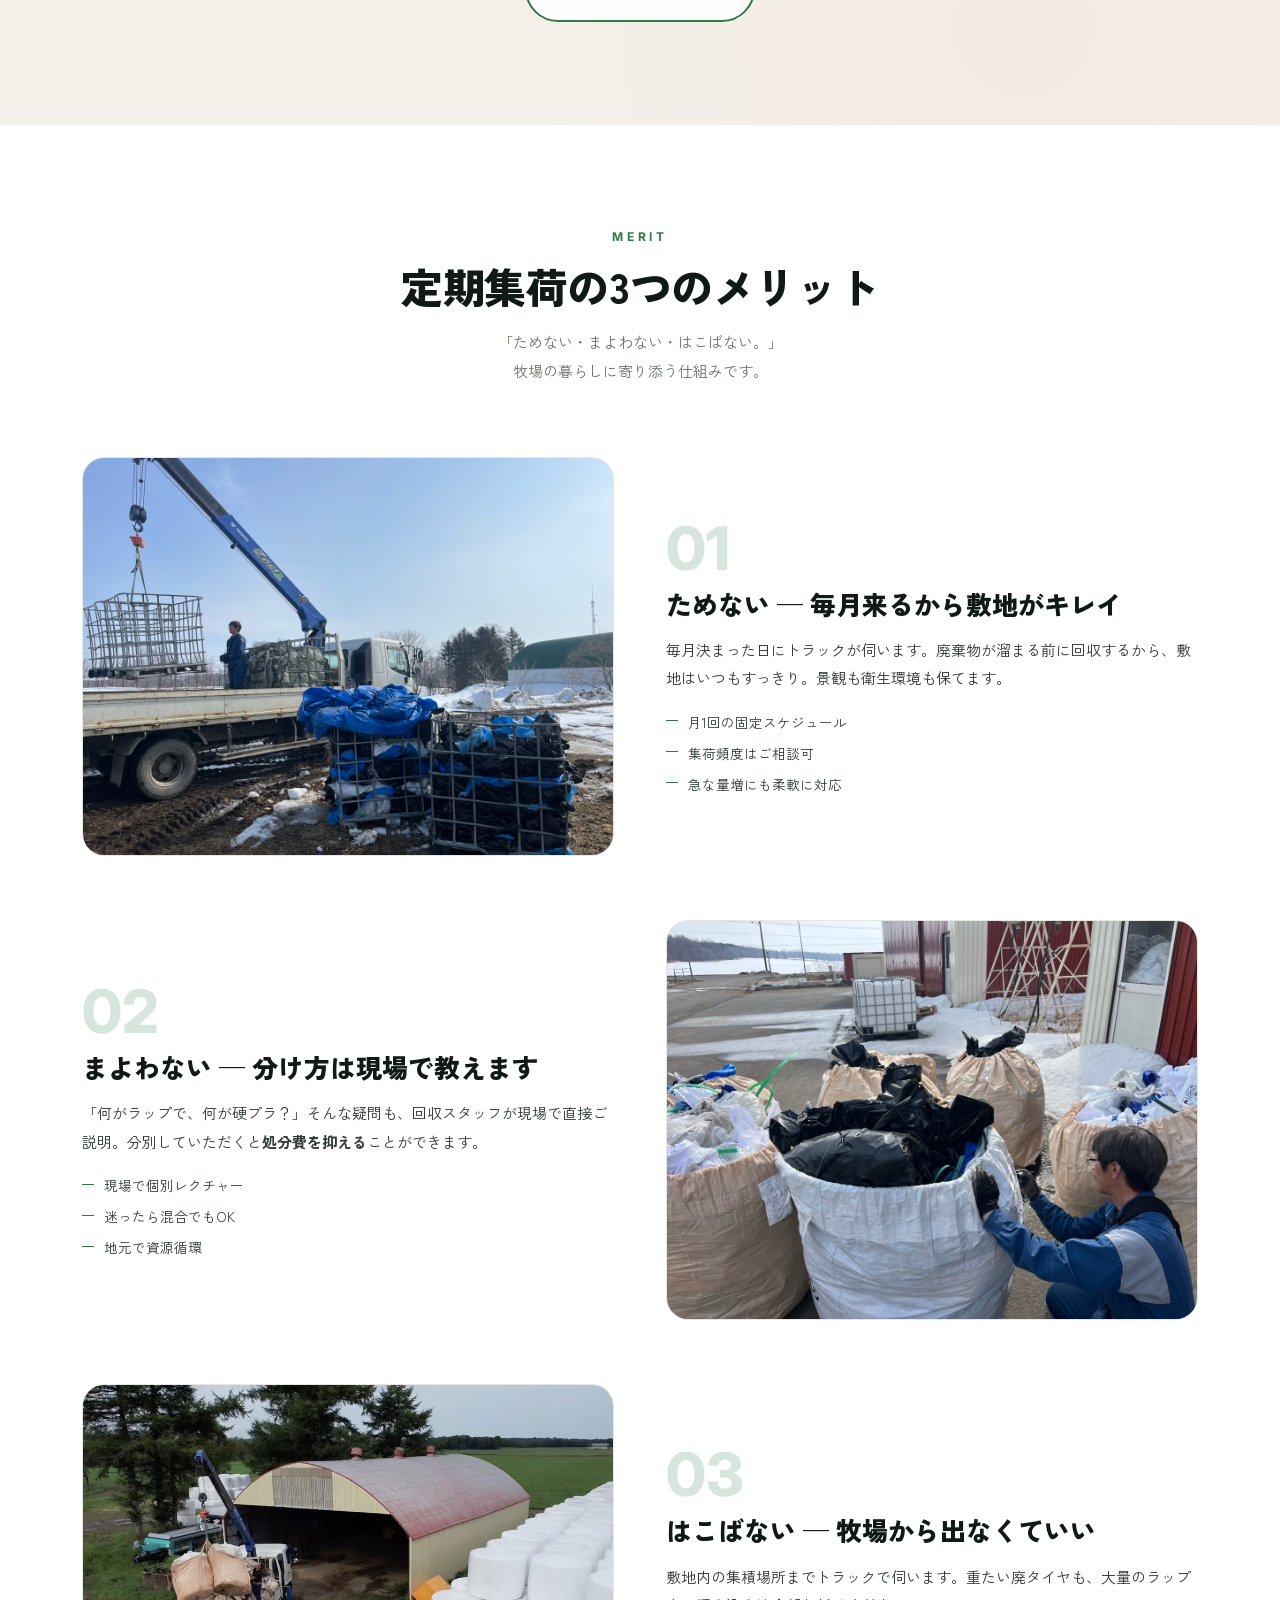
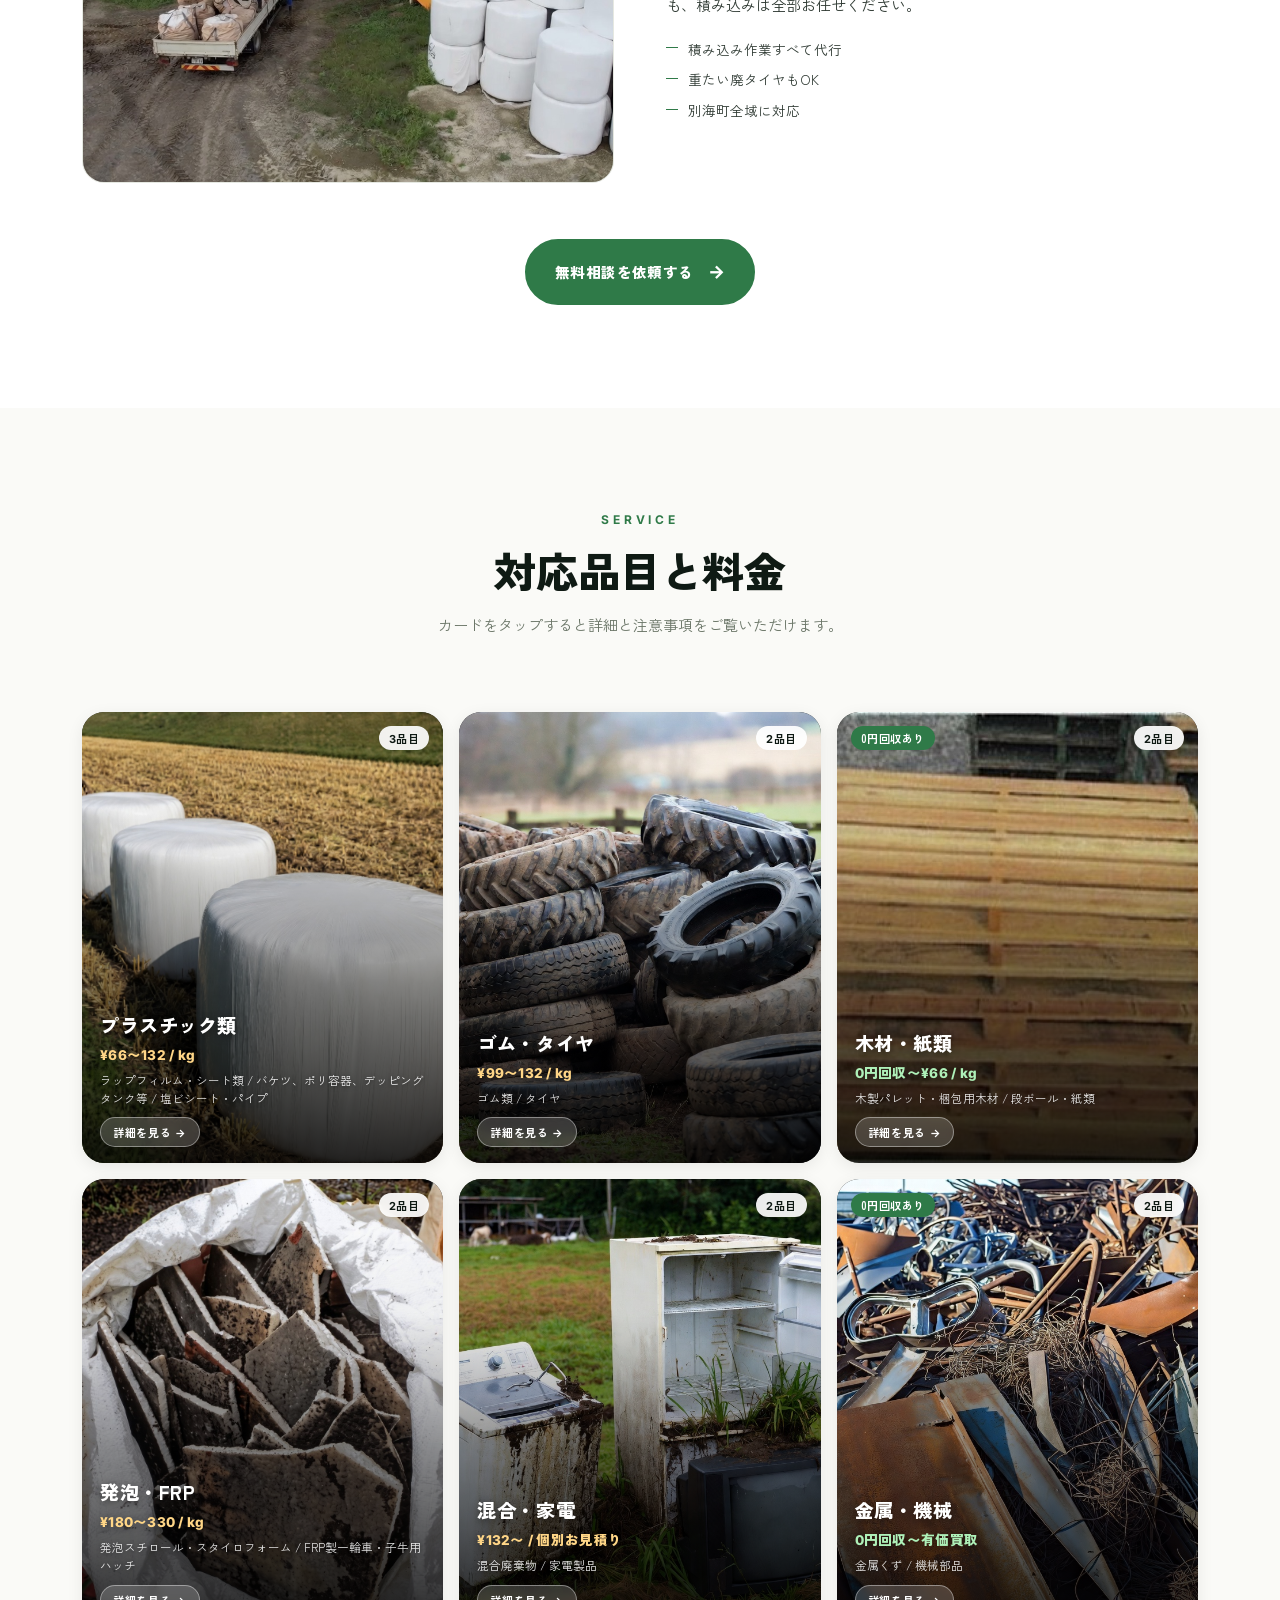
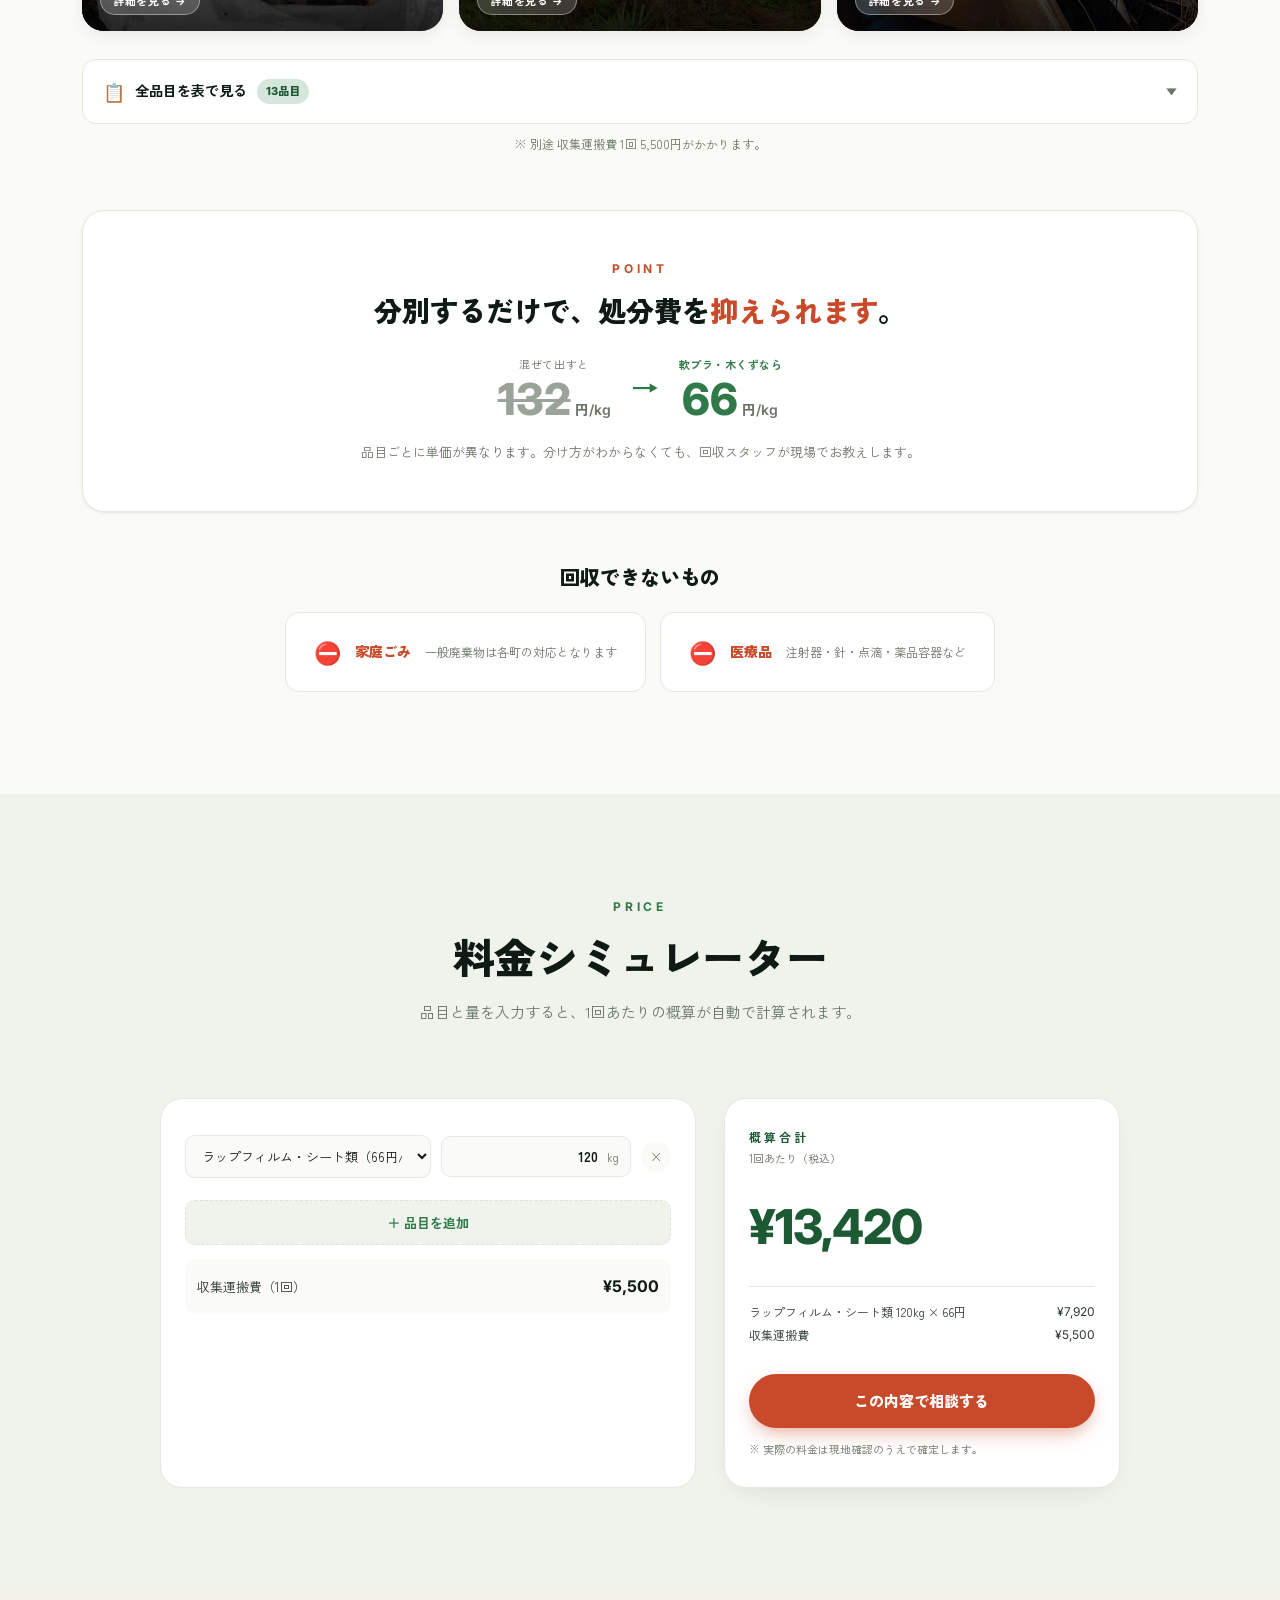
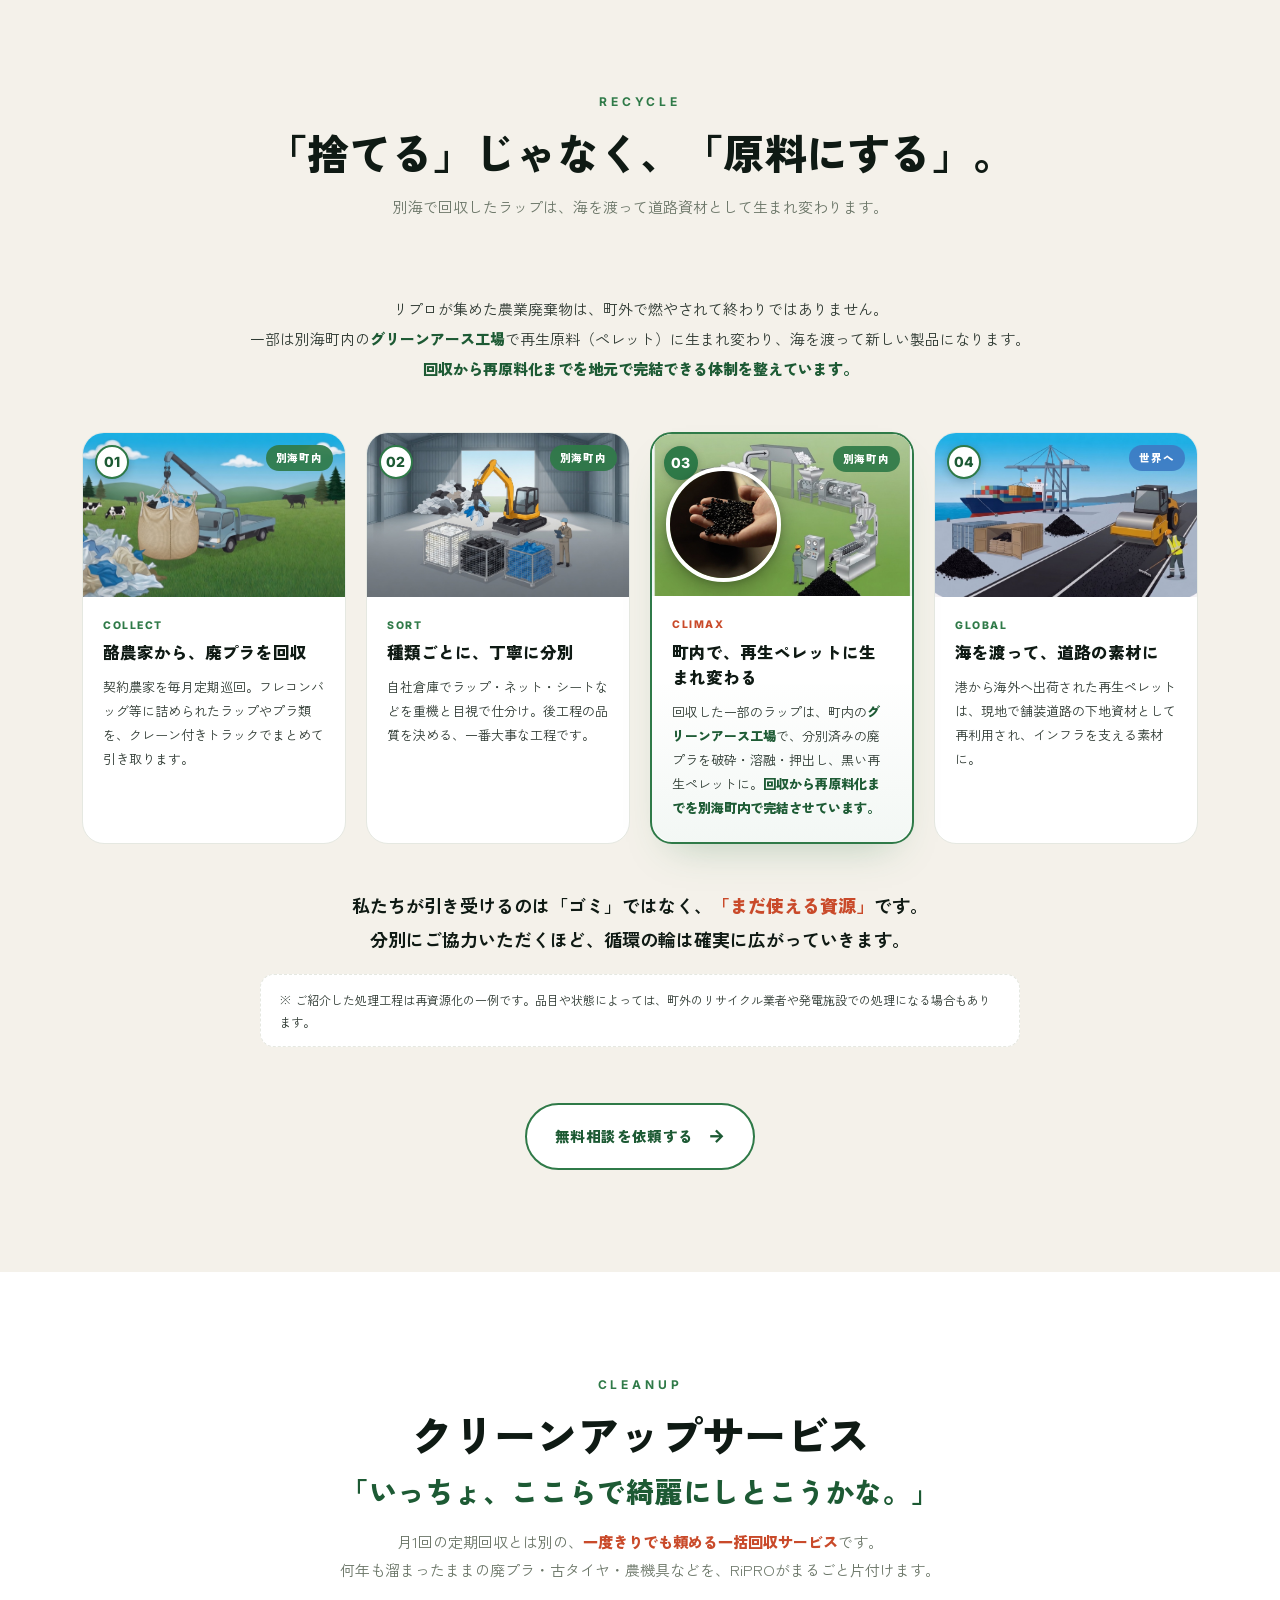
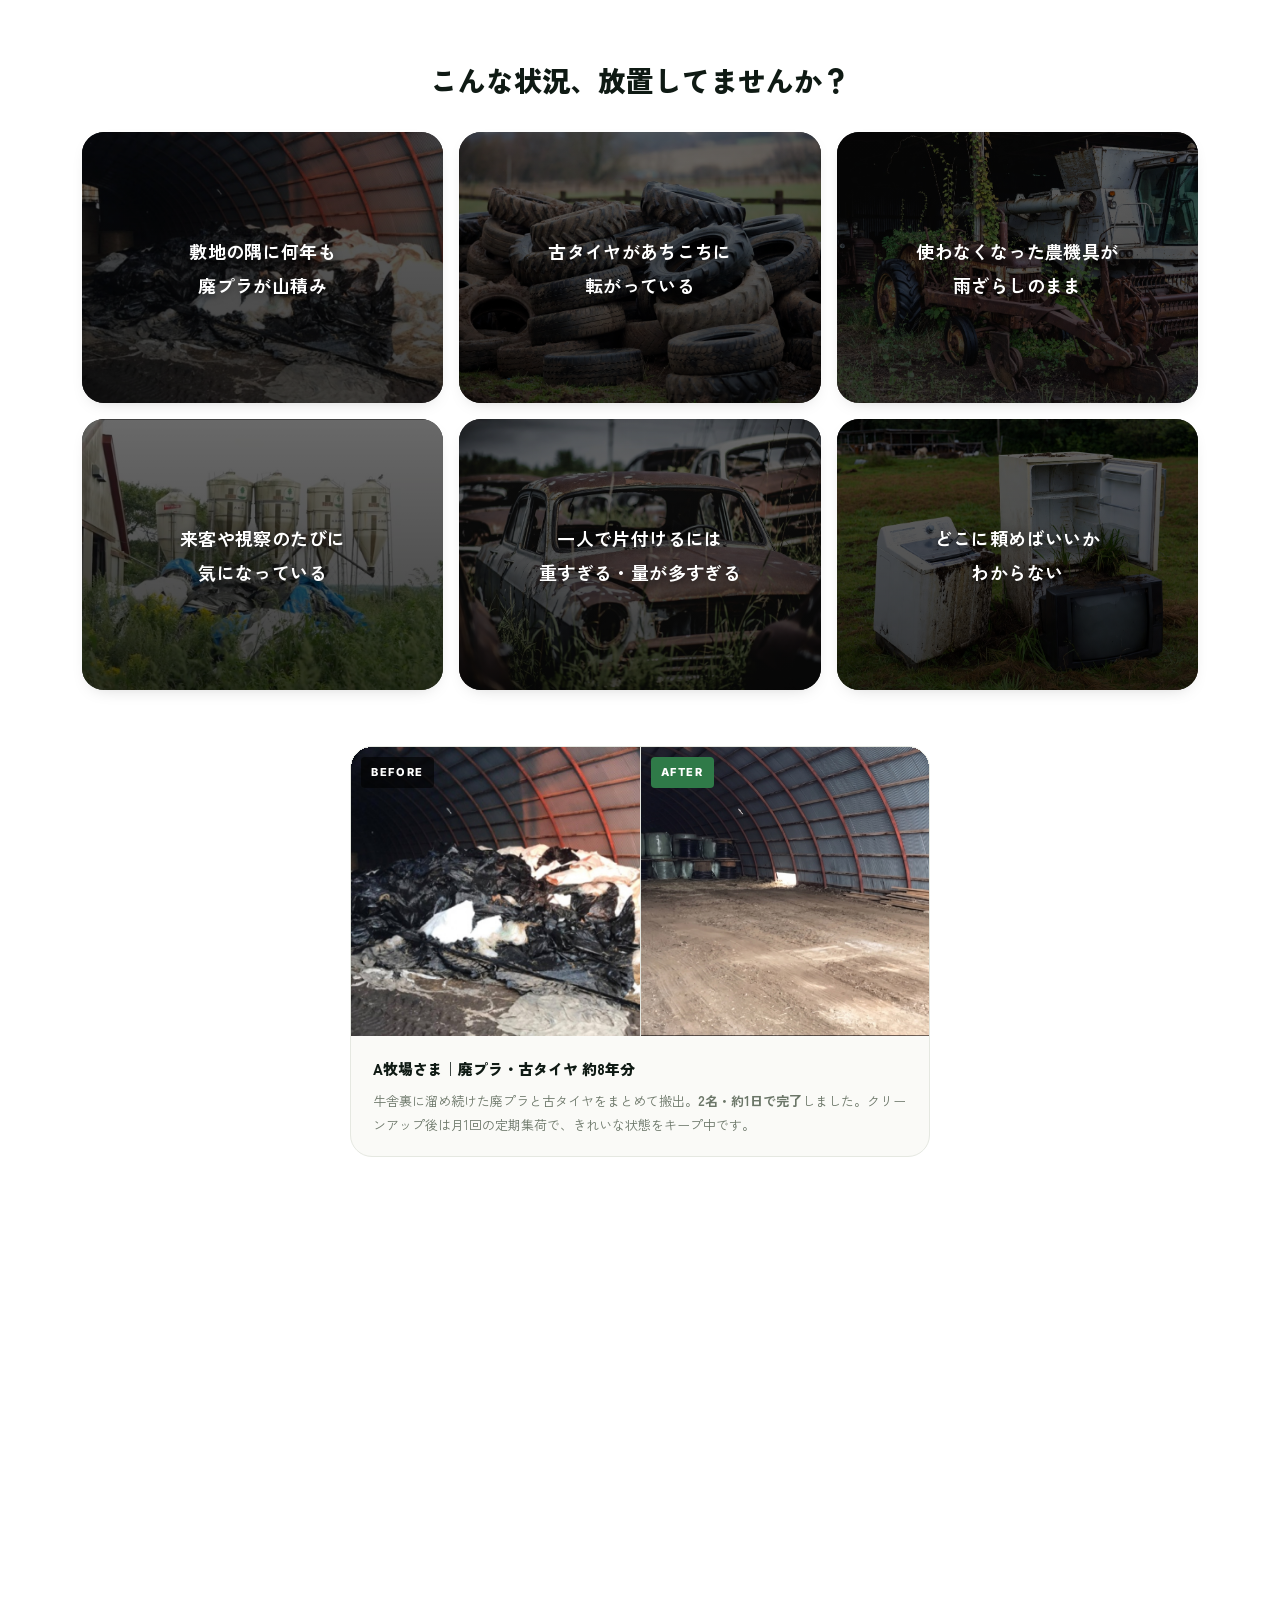
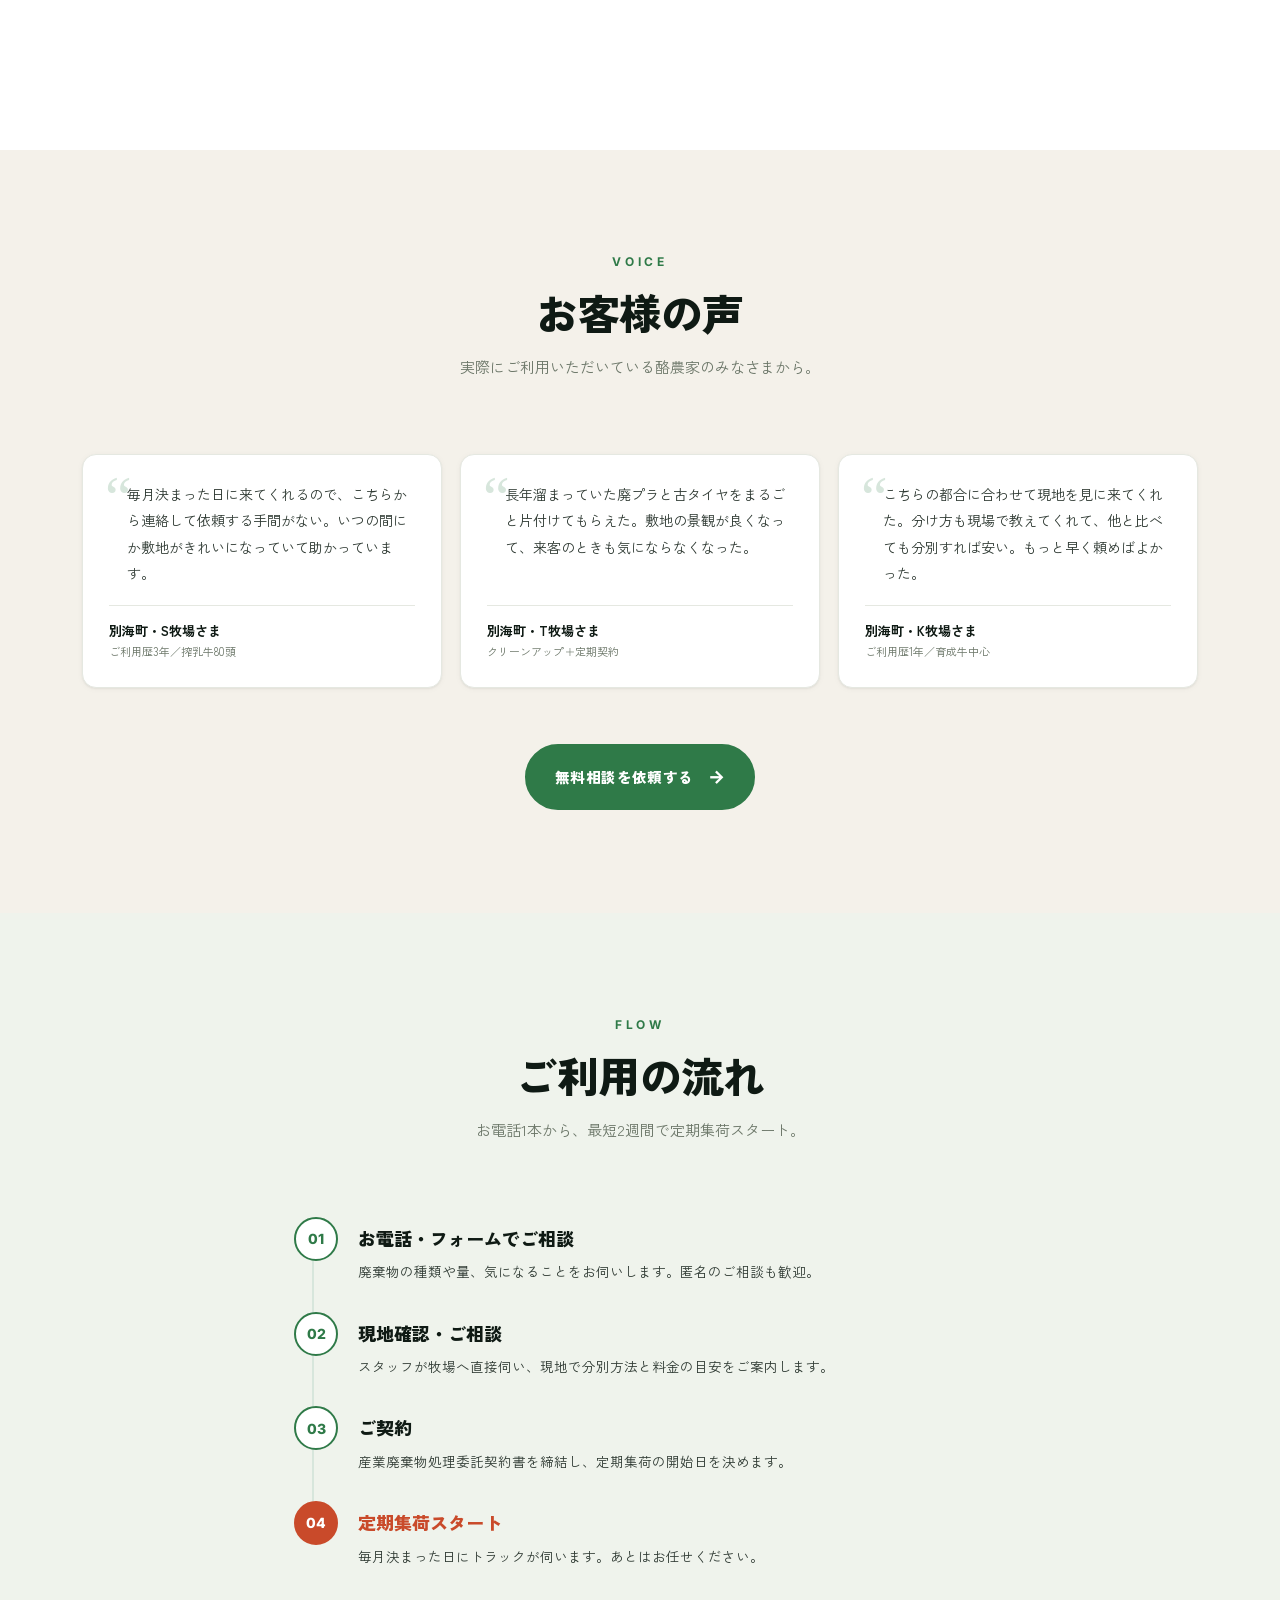
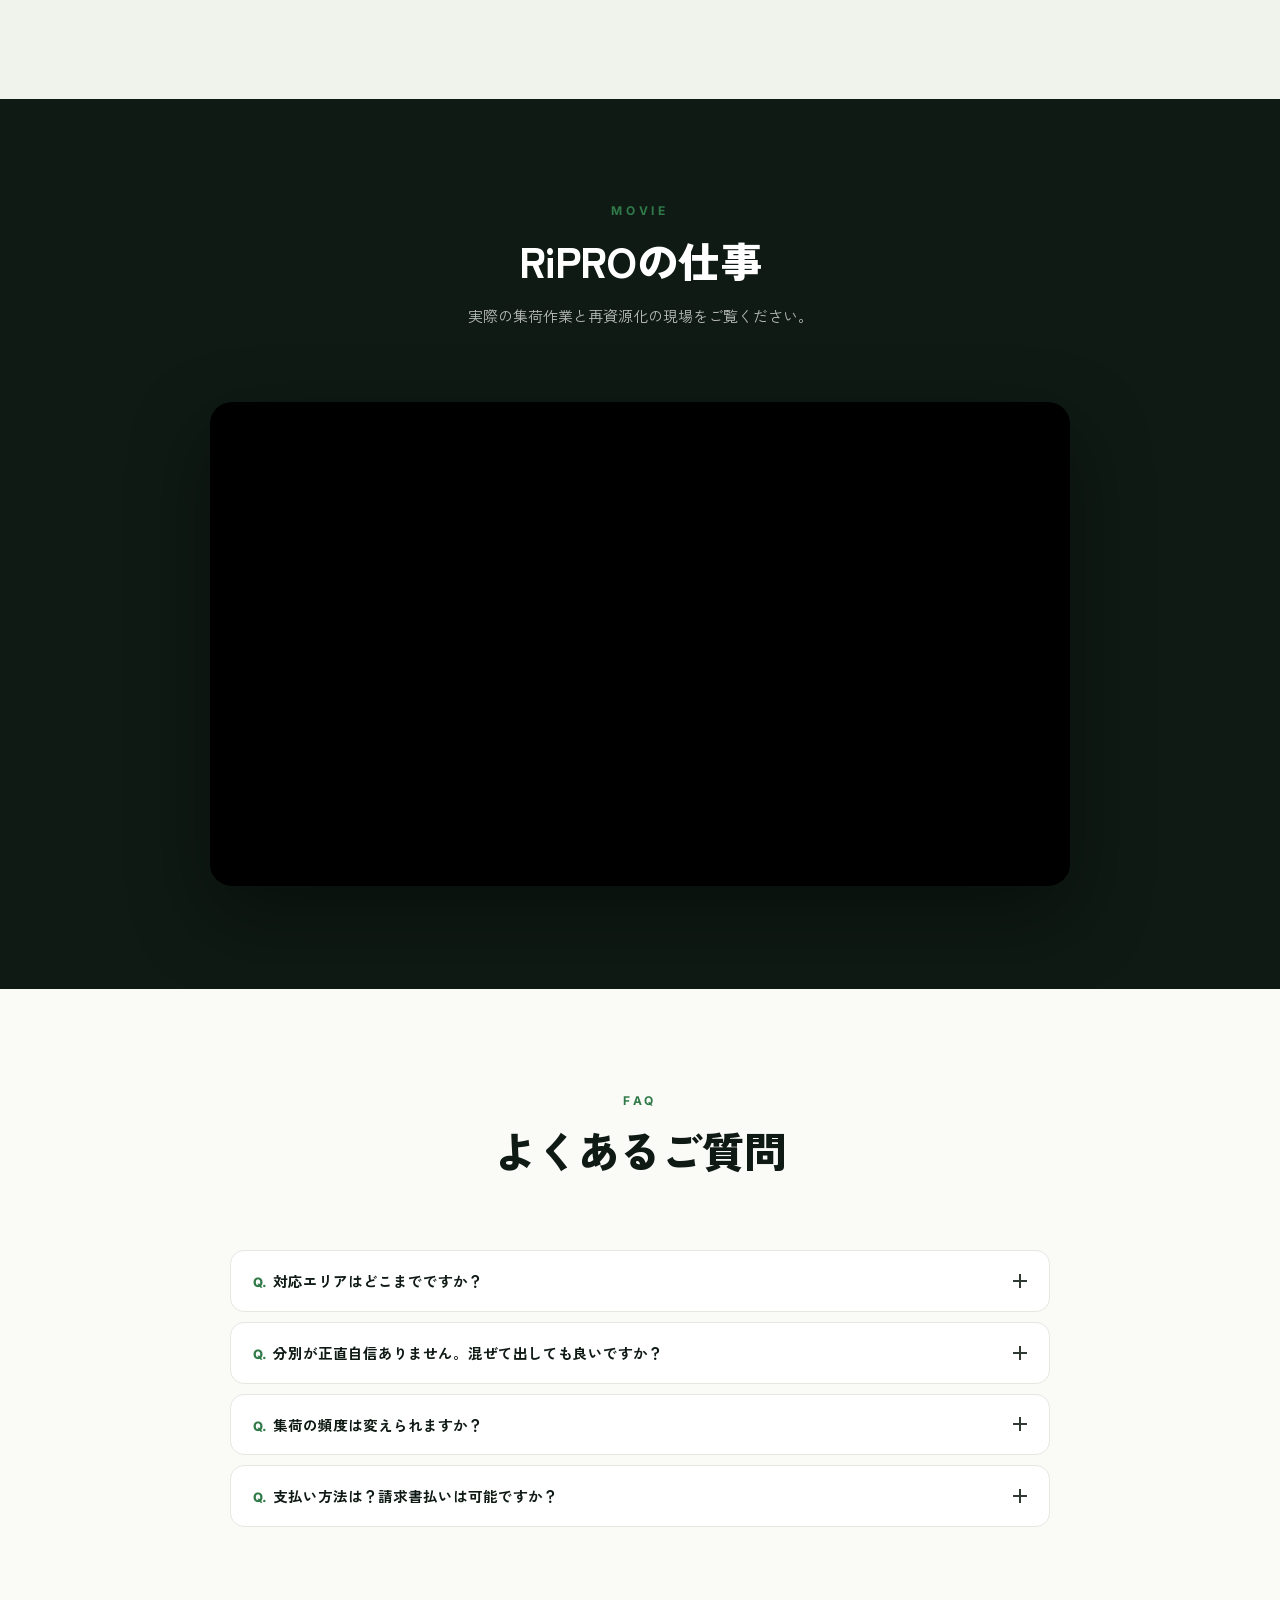
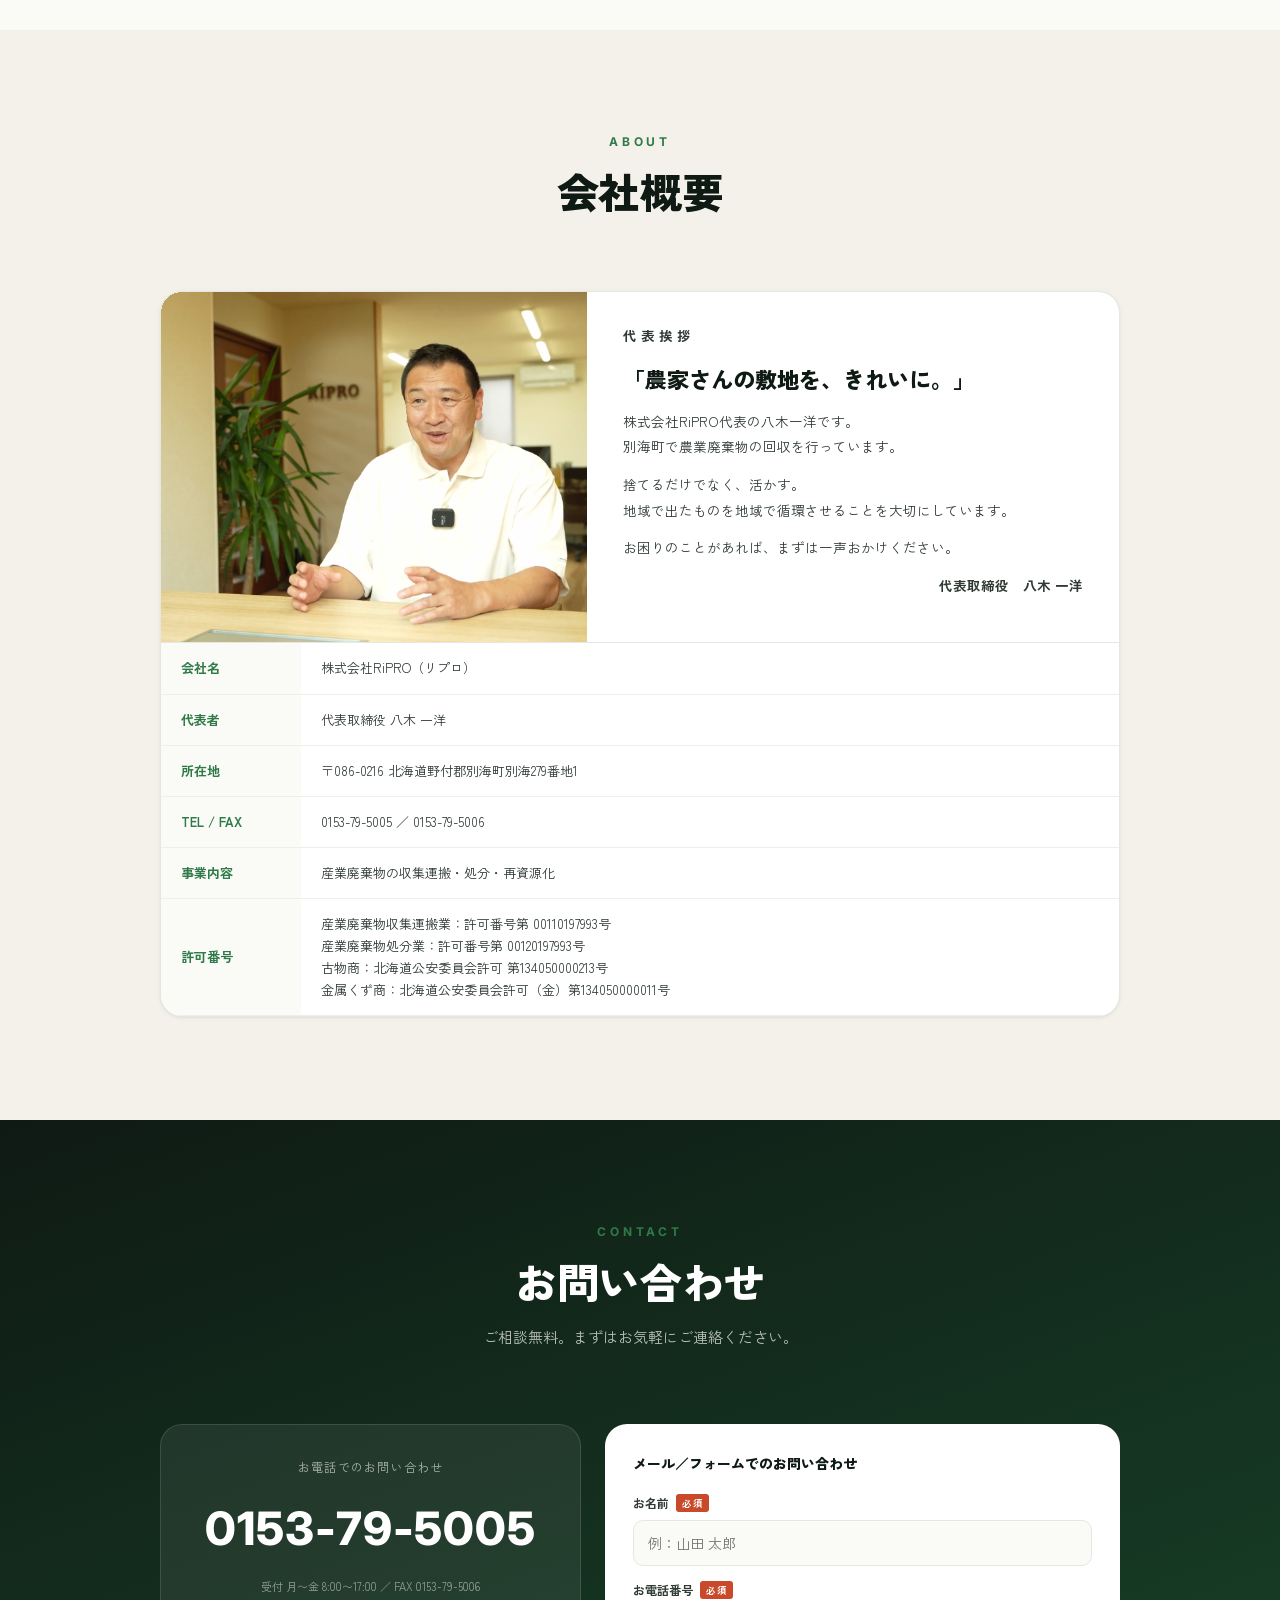
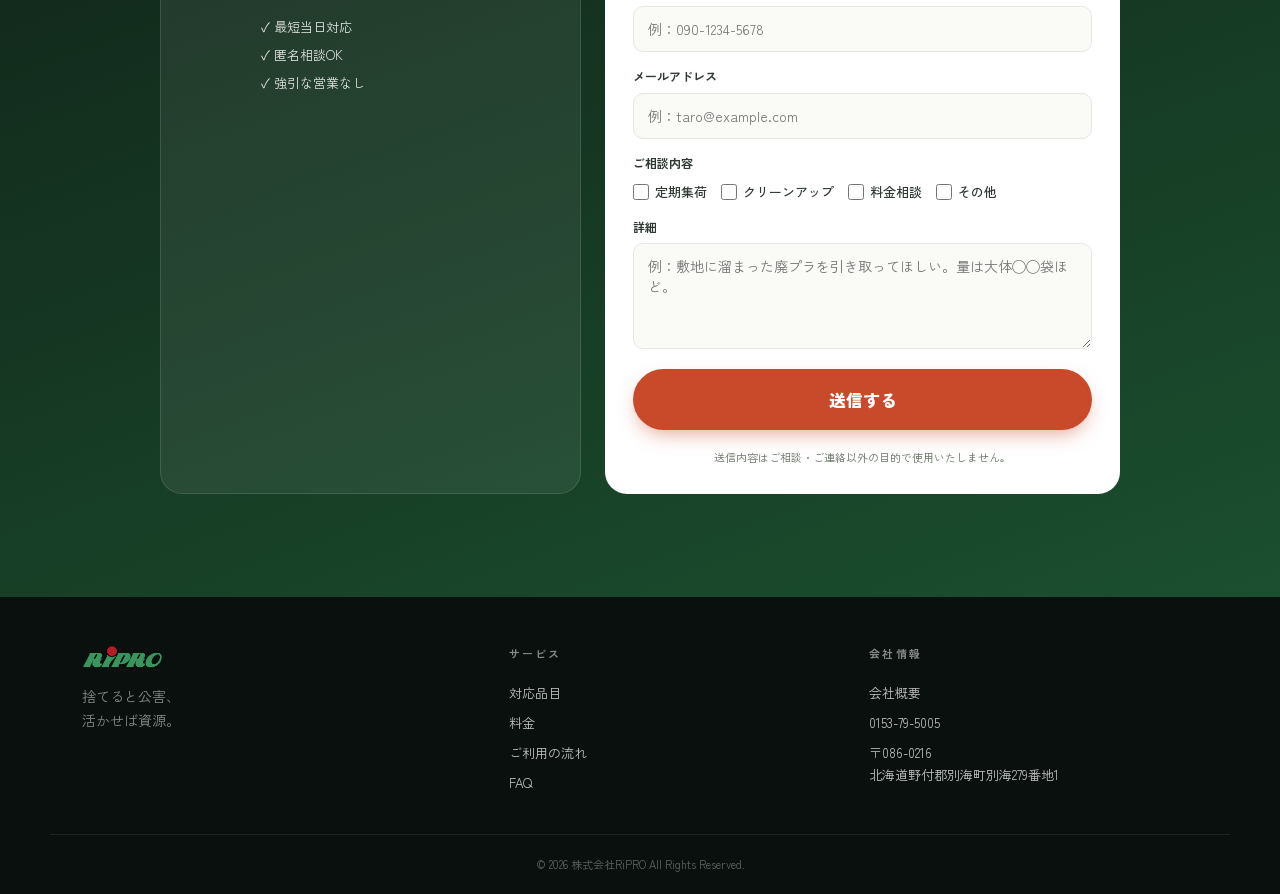
==== commit d9efb2c9: "sync: ripro-project@bd09e53" ====
--- a/index.html
+++ b/index.html
@@ -19,7 +19,7 @@
 <link rel="canonical" href="https://ripro.biz/">
 <link rel="preconnect" href="https://fonts.googleapis.com">
 <link rel="preconnect" href="https://fonts.gstatic.com" crossorigin>
-<link rel="stylesheet" href="css/styles.css?v=20">
+<link rel="stylesheet" href="css/styles.css?v=21">
 </head>
 <body>
 
@@ -898,8 +898,8 @@
 </div>
 
 
-<script src="js/items-data.js?v=20"></script>
-<script src="js/categories-data.js?v=20"></script>
-<script src="js/app.js?v=20"></script>
+<script src="js/items-data.js?v=21"></script>
+<script src="js/categories-data.js?v=21"></script>
+<script src="js/app.js?v=21"></script>
 </body>
 </html>
